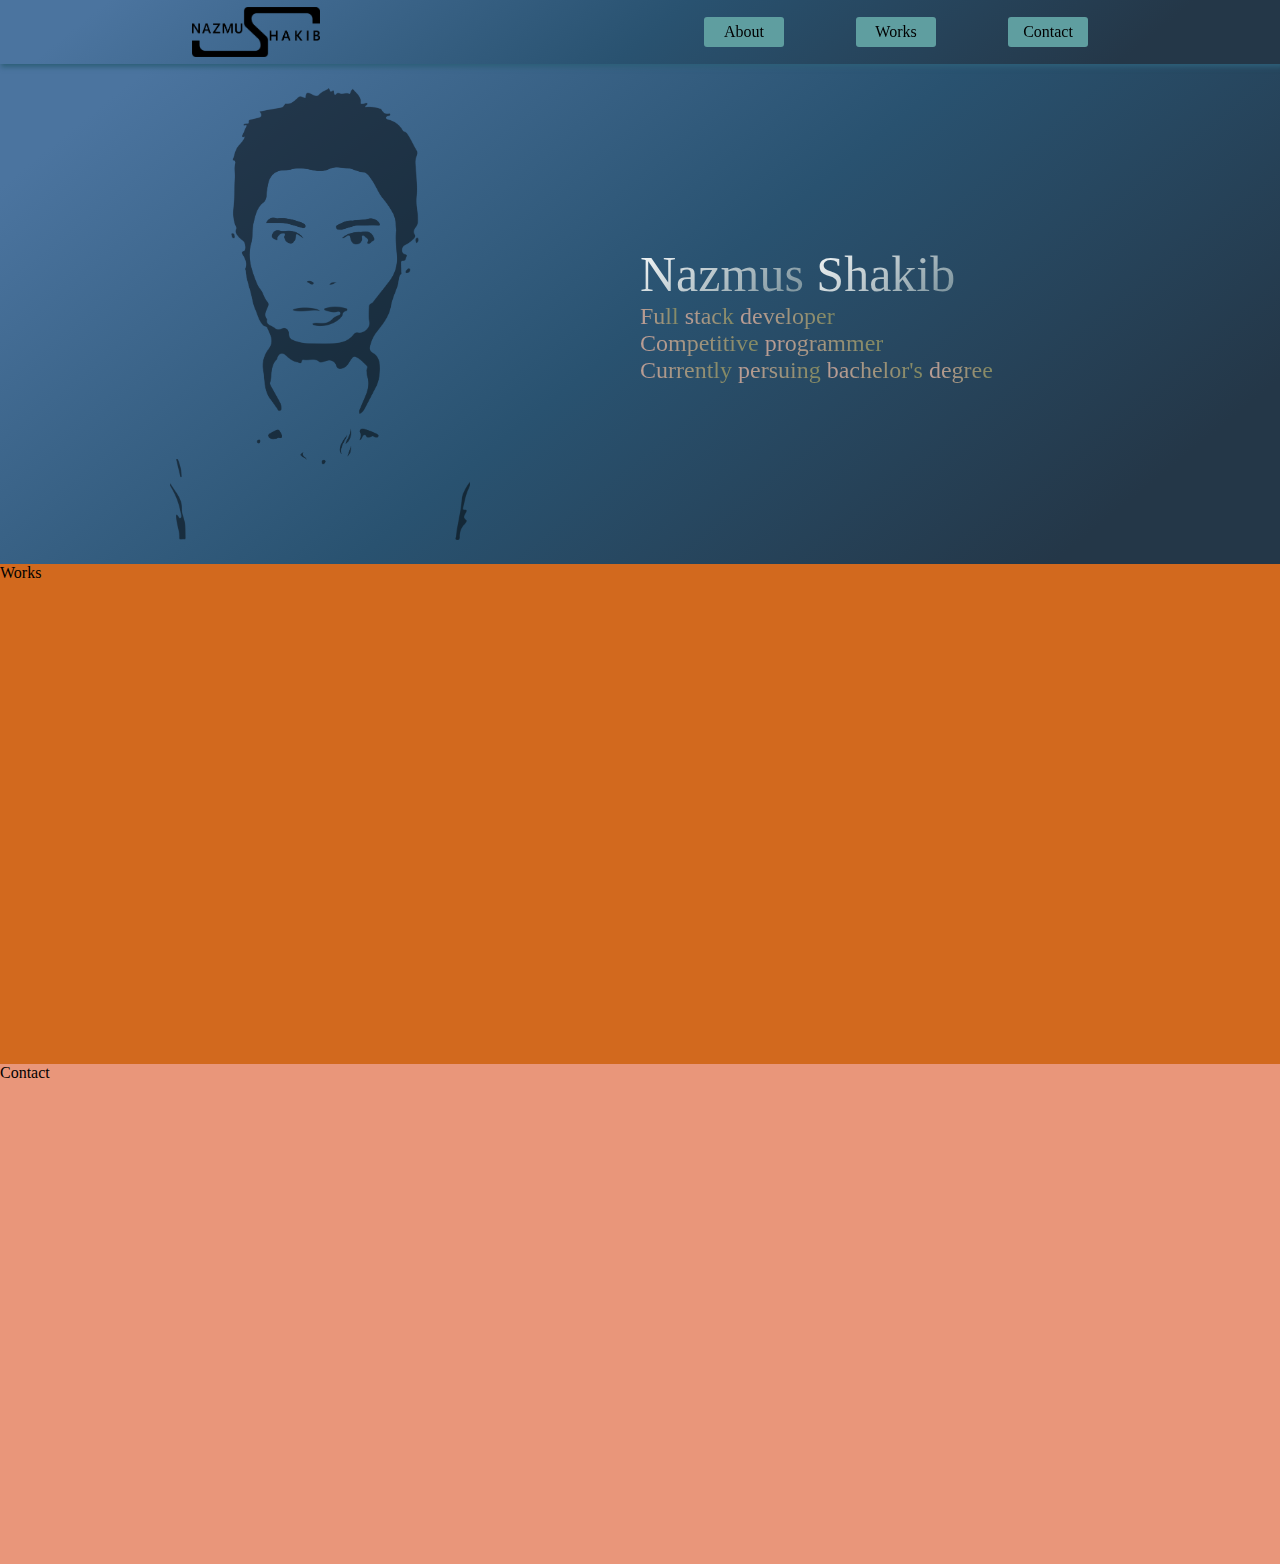
==== index.html @ f4d05828 "implement about section" ====
<!DOCTYPE html>
<html lang="en">
  <head>
    <meta charset="UTF-8" />
    <meta name="viewport" content="width=device-width, initial-scale=1.0" />
    <link rel="stylesheet" href="./styles/index.css" />
    <title>Portfolio</title>
  </head>
  <body>
    <div id="app">
      <section id="navigation">
        <div class="navigation-container">
          <div class="navigation-bar">
            <div class="logo">
              <img
                src="./images/logo.png"
                alt="Nazmus Shakib"
                title="Nazmus Shakib"
              />
            </div>
            <nav class="nav-bar">
              <a class="nav-link" href="#about">
                <div class="nav-link-box">About</div>
              </a>
              <a class="nav-link" href="#works">
                <div class="nav-link-box">Works</div>
              </a>
              <a class="nav-link" href="#contact">
                <div class="nav-link-box">Contact</div>
              </a>
            </nav>
          </div>
        </div>
      </section>
      <section id="about">
        <div class="about-me">
          <div class="my-image">
            <img src="./images/noman.png" alt="logo" title="logo" />
          </div>
          <div class="my-details">
            <div class="description">
              <div>
                <div class="description-title">
                  <span>Nazmus</span>
                  <span>Shakib</span>
                </div>
                <div class="description-text">
                  <span>Full</span>
                  <span>stack</span>
                  <span>developer</span>
                </div>
                <div class="description-text">
                  <span>Competitive</span>
                  <span>programmer</span>
                </div>
                <div class="description-text">
                  <span>Currently</span>
                  <span>persuing</span>
                  <span>bachelor's</span>
                  <span>degree</span>
                </div>
              </div>
            </div>
          </div>
        </div>
      </section>
      <section id="works">Works</section>
      <section id="contact">Contact</section>
    </div>
  </body>
</html>
---- styles/index.css ----
body {
  margin: 0;
  padding: 0;
  box-sizing: border-box;
}
.nav-bar {
  display: flex;
  justify-content: space-between;
  align-items: center;
  width: 30%;
  text-decoration: none;
}
.logo {
  display: flex;
  justify-content: center;
  align-items: center;
}
.logo img {
  height: 50px;
}
.nav-link-box {
  width: 80px;
  height: 30px;
  background-color: cadetblue;
  color: black;
  display: flex;
  justify-content: center;
  align-items: center;
  border-radius: 3px;
  cursor: pointer;
}
.nav-link-box:hover {
  transition: all 400ms ease-in-out;
  background-color: rgb(255, 255, 255);
  outline: 1px solid rgb(8, 54, 47);
  color: rgb(8, 54, 47);
}
.nav-link-box:active {
  background-color: rgb(255, 255, 255);
  outline: 1px solid rgb(8, 54, 47);
  color: rgb(8, 54, 47);
}
.nav-link {
  text-decoration: none;
  border-radius: 3px;
}
.navigation-bar {
  display: flex;
  justify-content: space-around;
  align-items: center;
  height: 4em;
  background: rgb(36, 55, 72);
  background: linear-gradient(
    321deg,
    rgba(36, 55, 72, 1) 12%,
    rgba(41, 82, 112, 1) 49%,
    rgba(75, 116, 159, 1) 92%
  );
  box-shadow: 2px 2px 5px 1px rgb(45, 95, 120);
  position: fixed;
  width: 100%;
}
#navigation {
  height: 4em;
}

/* About section */

#about {
  height: 500px;
  background: rgb(36, 55, 72);
  background: linear-gradient(
    321deg,
    rgba(36, 55, 72, 1) 12%,
    rgba(41, 82, 112, 1) 49%,
    rgba(75, 116, 159, 1) 92%
  );
}
.about-me {
  display: flex;
  align-items: center;
  height: 100%;
}
.my-image {
  width: 50%;
  height: 100%;
  display: flex;
  justify-content: center;
  align-items: center;
}
.my-image img {
  opacity: 0.5;
  width: 300px;
  object-fit: cover;
  display: block;
  transition: opacity 500ms 0ms ease-in-out;
}
.description {
  display: flex;
  justify-content: center;
  align-items: center;
}
.description-title {
  font-size: 50px;
}
.description-text {
  font-size: x-large;
}
.description-title span {
  background: rgb(131, 153, 162);
  background: linear-gradient(
    321deg,
    rgba(131, 153, 162, 1) 12%,
    rgba(238, 242, 243, 1) 92%
  );
  background-clip: text;
  color: transparent;
  display: inline-block;
}
.description-text span {
  background: rgb(184, 156, 147);
  background: linear-gradient(
    82deg,
    rgba(184, 156, 147, 1) 12%,
    rgba(145, 146, 100, 0.882) 92%
  );
  background-clip: text;
  color: transparent;
  display: inline-block;
}
#works {
  height: 500px;
  background-color: chocolate;
}
#contact {
  height: 500px;
  background-color: darksalmon;
}
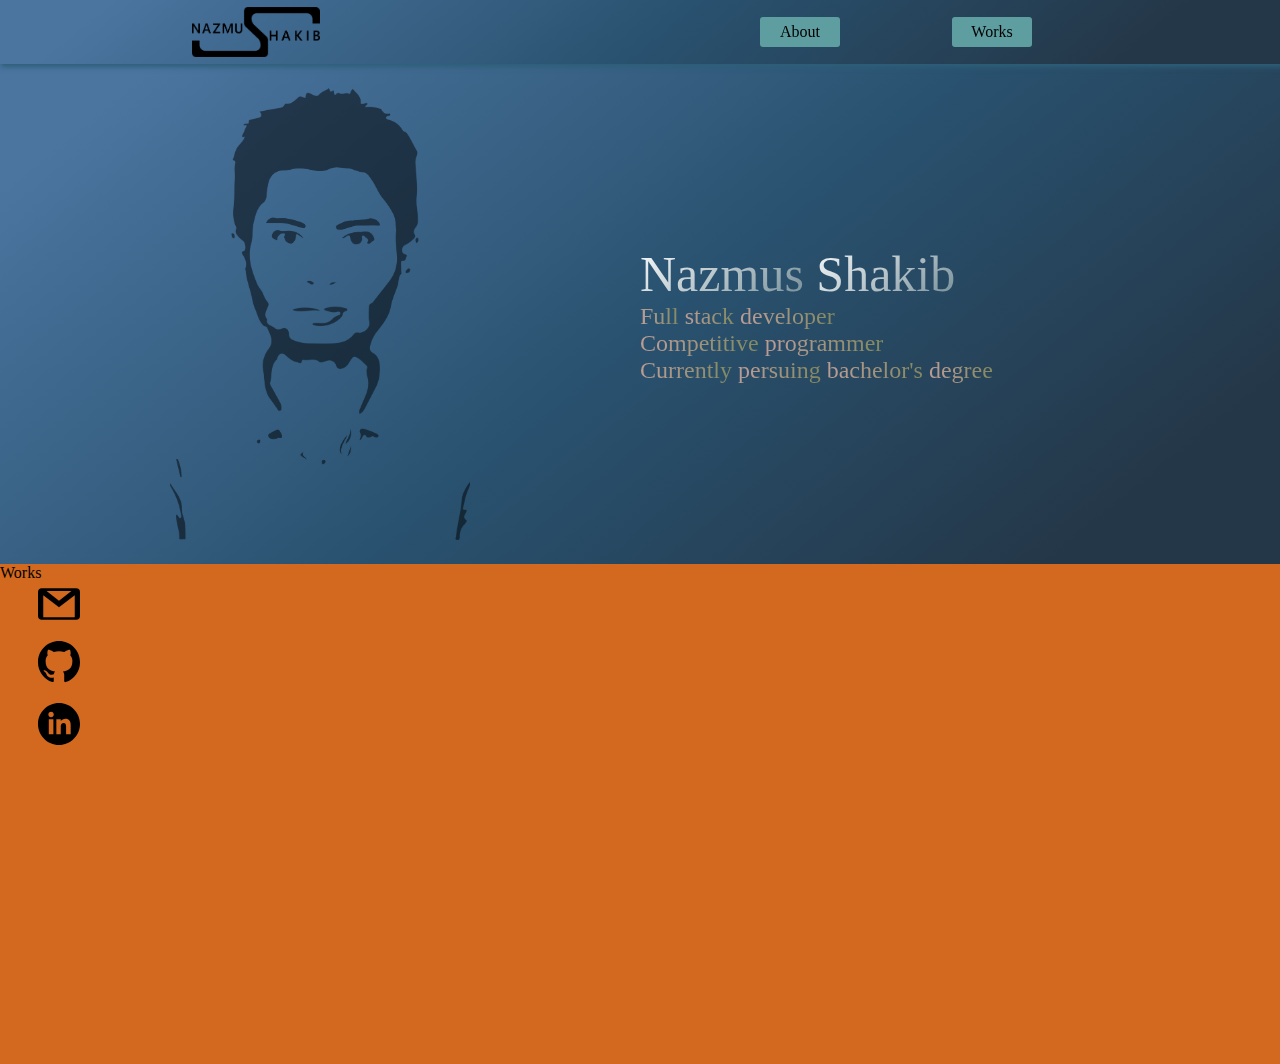
==== commit 81386b8f: "implement contact section" ====
--- a/index.html
+++ b/index.html
@@ -24,9 +24,6 @@
               </a>
               <a class="nav-link" href="#works">
                 <div class="nav-link-box">Works</div>
-              </a>
-              <a class="nav-link" href="#contact">
-                <div class="nav-link-box">Contact</div>
               </a>
             </nav>
           </div>
@@ -65,7 +62,68 @@
         </div>
       </section>
       <section id="works">Works</section>
-      <section id="contact">Contact</section>
+      <section id="contact">
+        <a href="mailto:nazshak6@gmail.com" title="Gmail">
+          <div class="contact-icon gmail">
+            <svg
+              xmlns="http://www.w3.org/2000/svg"
+              viewBox="0 0 16 16"
+              width="42"
+              height="42"
+              id="gmail"
+            >
+              <path
+                d="M14.5 2h-13A1.5 1.5 0 0 0 0 3.5v9A1.5 1.5 0 0 0 1.5 14h13a1.5 1.5 0 0 0 1.5-1.5v-9A1.5 1.5 0 0 0 14.5 2zm-1.766 1L8 6.738 3.266 3h9.468zM2 13V4.646l6 4.615 6-4.616V13H2z"
+              ></path>
+            </svg>
+          </div>
+        </a>
+        <a href="https://github.com/null0ptr" title="Github">
+          <div class="contact-icon">
+            <svg
+              xmlns="http://www.w3.org/2000/svg"
+              viewBox="0 0 16 16"
+              width="42"
+              height="42"
+              id="github"
+            >
+              <path
+                d="M7.999 0C3.582 0 0 3.596 0 8.032a8.031 8.031 0 0 0 5.472 7.621c.4.074.546-.174.546-.387 0-.191-.007-.696-.011-1.366-2.225.485-2.695-1.077-2.695-1.077-.363-.928-.888-1.175-.888-1.175-.727-.498.054-.488.054-.488.803.057 1.225.828 1.225.828.714 1.227 1.873.873 2.329.667.072-.519.279-.873.508-1.074-1.776-.203-3.644-.892-3.644-3.969 0-.877.312-1.594.824-2.156-.083-.203-.357-1.02.078-2.125 0 0 .672-.216 2.2.823a7.633 7.633 0 0 1 2.003-.27 7.65 7.65 0 0 1 2.003.271c1.527-1.039 2.198-.823 2.198-.823.436 1.106.162 1.922.08 2.125.513.562.822 1.279.822 2.156 0 3.085-1.87 3.764-3.652 3.963.287.248.543.738.543 1.487 0 1.074-.01 1.94-.01 2.203 0 .215.144.465.55.386A8.032 8.032 0 0 0 16 8.032C16 3.596 12.418 0 7.999 0z"
+              ></path>
+            </svg>
+          </div>
+        </a>
+        <a
+          href="https://www.linkedin.com/in/nazmus-shakib-316332228/"
+          title="LinkedIn"
+        >
+          <div class="contact-icon">
+            <svg
+              xmlns="http://www.w3.org/2000/svg"
+              width="42"
+              height="42"
+              viewBox="7.025 7.025 497.951 497.95"
+              id="linkedin"
+            >
+              <linearGradient
+                id="a"
+                x1="-974.482"
+                x2="-622.378"
+                y1="1306.773"
+                y2="1658.877"
+                gradientTransform="translate(1054.43 -1226.825)"
+                gradientUnits="userSpaceOnUse"
+              >
+                <stop offset="0" stop-color="#2489be"></stop>
+                <stop offset="1" stop-color="#0575b3"></stop>
+              </linearGradient>
+              <path
+                d="M256 7.025C118.494 7.025 7.025 118.494 7.025 256S118.494 504.975 256 504.975 504.976 393.506 504.976 256C504.975 118.494 393.504 7.025 256 7.025zm-66.427 369.343h-54.665V199.761h54.665v176.607zM161.98 176.633c-17.853 0-32.326-14.591-32.326-32.587 0-17.998 14.475-32.588 32.326-32.588s32.324 14.59 32.324 32.588c.001 17.997-14.472 32.587-32.324 32.587zm232.45 199.735h-54.4v-92.704c0-25.426-9.658-39.619-29.763-39.619-21.881 0-33.312 14.782-33.312 39.619v92.704h-52.43V199.761h52.43v23.786s15.771-29.173 53.219-29.173c37.449 0 64.257 22.866 64.257 70.169l-.001 111.825z"
+              ></path>
+            </svg>
+          </div>
+        </a>
+      </section>
     </div>
   </body>
 </html>
--- a/styles/index.css
+++ b/styles/index.css
@@ -5,7 +5,7 @@
 }
 .nav-bar {
   display: flex;
-  justify-content: space-between;
+  justify-content: space-around;
   align-items: center;
   width: 30%;
   text-decoration: none;
@@ -132,7 +132,23 @@
   height: 500px;
   background-color: chocolate;
 }
+
+/* Contact */
+
 #contact {
-  height: 500px;
-  background-color: darksalmon;
+  position: fixed;
+  left: 3%;
+  bottom: 15%;
 }
+#contact a:hover {
+  fill: rgba(206, 227, 246, 0.641);
+  transition: all 0.5s ease-in-out;
+}
+.contact-icon {
+  height: 42px;
+  width: 42px;
+  margin-bottom: 20px;
+}
+.gmail {
+  margin-bottom: 16px;
+}
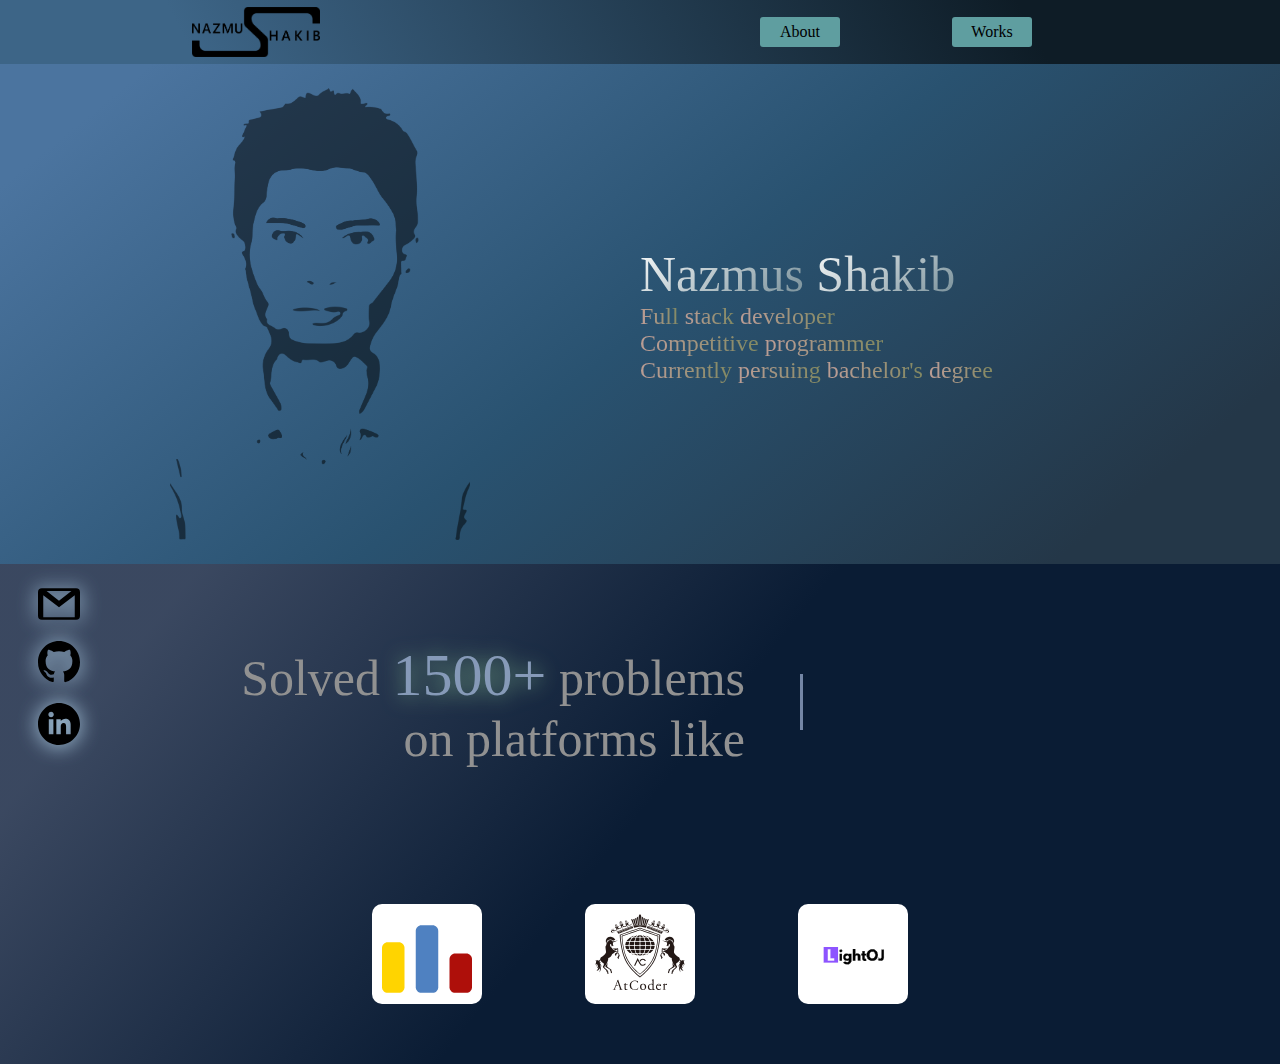
==== commit a67d69a6: "implement work section" ====
--- a/index.html
+++ b/index.html
@@ -61,7 +61,1328 @@
           </div>
         </div>
       </section>
-      <section id="works">Works</section>
+      <section id="works">
+        <div class="total-problems">
+          <div class="wrapper">
+            <div class="static-section">
+              <div class="static-text">
+                <span> Solved <span id="prob-num">1500+</span> problems</span>
+                <span> on platforms like </span>
+              </div>
+            </div>
+            <div class="dynamic-section">
+              <ul class="online-judges">
+                <li><span>CodeForces</span></li>
+                <li><span>AtCoder</span></li>
+                <li><span>LightOj</span></li>
+              </ul>
+            </div>
+          </div>
+          <div class="online-platforms">
+            <a
+              href="https://codeforces.com/profile/nazmuShakib"
+              title="Codeforces"
+            >
+              <div class="online-platforms-icon">
+                <?xml version="1.0" encoding="utf-8"?>
+                <svg
+                  version="1.1"
+                  xmlns="http://www.w3.org/2000/svg"
+                  xmlns:xlink="http://www.w3.org/1999/xlink"
+                  viewBox="0 0 24 24"
+                >
+                  <style type="text/css">
+                    .st0 {
+                      fill: #ae0f0a;
+                    }
+                    .st1 {
+                      fill: #4f81c1;
+                    }
+                    .st2 {
+                      fill: #ffd400;
+                    }
+                  </style>
+                  <path
+                    class="st0"
+                    d="M22.5,10.5c0.8,0,1.5,0.7,1.5,1.5v7.5c0,0.8-0.7,1.5-1.5,1.5h-3c-0.8,0-1.5-0.7-1.5-1.5V12c0-0.8,0.7-1.5,1.5-1.5H22.5z"
+                  />
+                  <path
+                    class="st1"
+                    d="M13.5,3C14.3,3,15,3.7,15,4.5v15c0,0.8-0.7,1.5-1.5,1.5h-3C9.7,21,9,20.3,9,19.5v-15C9,3.7,9.7,3,10.5,3H13.5z"
+                  />
+                  <path
+                    class="st2"
+                    d="M4.5,7.5C5.3,7.5,6,8.2,6,9v10.5C6,20.3,5.3,21,4.5,21h-3C0.7,21,0,20.3,0,19.5V9c0-0.8,0.7-1.5,1.5-1.5H4.5z"
+                  />
+                </svg>
+              </div>
+            </a>
+            <a href="https://atcoder.jp/users/nazmuShakib" title="Atcoder">
+              <div class="online-platforms-icon">
+                <svg
+                  xmlns="http://www.w3.org/2000/svg"
+                  viewBox="0 0 450 380.84"
+                >
+                  <defs>
+                    <style>
+                      .cls-1 {
+                        fill: #fff;
+                      }
+                      .cls-2 {
+                        fill: #231815;
+                      }
+                    </style>
+                  </defs>
+                  <title>Atcoder</title>
+                  <g id="レイヤー_2" data-name="レイヤー 2">
+                    <g id="レイヤー_1-2" data-name="レイヤー 1">
+                      <path
+                        class="cls-1"
+                        d="M154.61,353c-1.25,0-1.32.22-1.32,1.78v13.84c0,4.3.51,8.22,5.4,8.22a5.6,5.6,0,0,0,2-.37c.67-.22,1.64-1,1.86-1,.59,0,.89.81.73,1.25a10.2,10.2,0,0,1-7.77,3.41c-6.36,0-7.69-3.55-7.69-8v-17c0-2-.08-2.15-1.56-2.15h-2.07a1.22,1.22,0,0,1-.22-1.55,15,15,0,0,0,4.74-2.29,19,19,0,0,0,3.11-4.37c.36-.15,1.25-.15,1.55.36v3.33c0,1.34.08,1.41,1.34,1.41h8.22A2.38,2.38,0,0,1,163,353Z"
+                      />
+                      <path
+                        class="cls-1"
+                        d="M182.11,338.72c5-3.88,11.33-5.79,18.41-5.79a52.41,52.41,0,0,1,12.07,1.64,5.18,5.18,0,0,0,1.91.27c.06,1.57.41,5.86.95,10a1.44,1.44,0,0,1-1.84.12c-1-4.63-4.09-9.95-14-9.95-10.43,0-19.3,6.62-19.3,20.73,0,14.31,9.07,22.21,20.26,22.21,8.78,0,12.67-5.72,14.23-9.74a1.45,1.45,0,0,1,1.78.27c-.48,3.55-2.25,8.05-3.27,9.34a13.41,13.41,0,0,0-2.39.68,39.84,39.84,0,0,1-10.77,1.57c-6.13,0-12-1.22-17-4.56a22,22,0,0,1-9.68-18.76A22.68,22.68,0,0,1,182.11,338.72Z"
+                      />
+                      <path
+                        class="cls-1"
+                        d="M256.05,364.18c0,9.26-6.37,15.92-15.62,15.92-8.51,0-15.18-6-15.18-15.26a15.57,15.57,0,0,1,15.78-16C249.31,348.86,256.05,355.08,256.05,364.18Zm-15.91-13.1c-4.89,0-8.51,4.67-8.51,12.8,0,6.74,3,14,9.55,14s8.5-6.81,8.5-12.52C249.68,359.08,247.17,351.08,240.14,351.08Z"
+                      />
+                      <path
+                        class="cls-1"
+                        d="M293.11,368.26c0,5.84.07,8.58,2.15,8.58a12.38,12.38,0,0,0,3.18-.73c.53.14.59,2-.07,2.36a54.69,54.69,0,0,0-9.77,2.37c-.45,0-.81-.22-.81-.6V379a8.2,8.2,0,0,0-.15-2.3h-.3c-3.26,2.22-5.78,3.41-9.33,3.41-8.22,0-13.7-6.44-13.7-14.22,0-10.36,7.85-17,17.92-17a15.37,15.37,0,0,1,5,.66c.38,0,.45-.44.45-1V337.31c0-4.37-.07-4.82-2.31-6.14l-.74-.46a1.14,1.14,0,0,1,0-1.47,52.92,52.92,0,0,0,8-3.11.81.81,0,0,1,.73.44c-.07,2.23-.22,5.92-.22,9.18Zm-5.47-11.11a4.35,4.35,0,0,0-.82-2.89,7.75,7.75,0,0,0-6.22-3.11c-6.73,0-10.22,5.85-10.22,12.29,0,6.74,3.78,13.11,11,13.11a9.06,9.06,0,0,0,5.7-2.08c.45-.44.52-1.55.52-2.74Z"
+                      />
+                      <path
+                        class="cls-1"
+                        d="M311.89,360.11c-1.92,0-2,.16-2,2,0,7.48,4.37,13.84,12.29,13.84,2.44,0,4.52-.73,6.81-3.62a1,1,0,0,1,1.33.88c-2.44,5-7.77,6.89-11.62,6.89A13.26,13.26,0,0,1,308,375.22a15.7,15.7,0,0,1-3.11-9.63c0-9.11,6-16.73,14.87-16.73,6.37,0,10.52,4.36,10.52,8.81a4.5,4.5,0,0,1-.3,1.92c-.22.45-1.25.52-4.37.52Zm4.59-2.22c5.48,0,7.11-.3,7.7-.74.23-.15.44-.44.44-1.4,0-2.08-1.4-4.67-5.7-4.67s-8.14,4-8.21,6.43c0,.16,0,.38.51.38Z"
+                      />
+                      <path
+                        class="cls-1"
+                        d="M343.29,357.81c0-2.88,0-3.25-2-4.59l-.66-.44a1,1,0,0,1,.08-1.33,58.5,58.5,0,0,0,7.47-3.63c.37.07.59.22.59.51v4.3c0,.37.07.59.22.67,2.6-2.15,5.41-4.44,8.14-4.44a3.06,3.06,0,0,1,3.34,2.95,3.29,3.29,0,0,1-3.18,3.42,2.74,2.74,0,0,1-1.63-.53,6.12,6.12,0,0,0-3.27-1.18,3.26,3.26,0,0,0-2.66,1.49c-.74,1-1,3.17-1,5.7v10.06c0,5.34.15,6.22,3,6.44l2.66.22a1.29,1.29,0,0,1-.15,1.85c-3.48-.14-5.62-.22-8.22-.22s-4.88.08-6.82.22a1.3,1.3,0,0,1-.13-1.85l1.41-.22c2.72-.44,2.81-1.1,2.81-6.44Z"
+                      />
+                      <path
+                        class="cls-1"
+                        d="M138.09,377.43l-2-.22c-3.17-.37-4.14-1.48-6.29-7.85L119.65,339.6c-1.11-3.25-2.29-6.66-3.25-9.92a1.07,1.07,0,0,0-1.12-.66,8.31,8.31,0,0,1-3.84,2.81c.22,1.18-.23,2.59-1.26,5.26l-7.56,20c-3.1,8.29-5.18,13.11-6.51,16.51-1,2.67-2.67,3.49-4.44,3.63l-2.44.22a1.44,1.44,0,0,0,.14,1.85c2-.06,4.66-.22,7.11-.22,3.48.08,5.77.08,7.7.22a1.2,1.2,0,0,0,.15-1.85l-2.45-.22c-1.78-.14-2.14-.58-2.14-1.48a28.76,28.76,0,0,1,1.62-6.14l2.6-7.78c.52-1.54,1-1.77,2.81-1.77h9.87l-.91-3h-7.85c-2.08,0-2.14-.07-1.56-1.77L111,342.41c.82-2.22,1.57-4,1.78-4.36h.15a49.11,49.11,0,0,1,1.7,4.66l3.3,9.92h0l2.86,8.65c.07.18.14.38.22.61L124.24,372a14.91,14.91,0,0,1,1,3.93c0,.75-1,1.19-2.59,1.33l-2.14.22a1.23,1.23,0,0,0,.15,1.85c2.14-.06,5-.22,8.51-.22,3.33,0,5.92.08,9,.22A1.46,1.46,0,0,0,138.09,377.43Z"
+                      />
+                      <path
+                        class="cls-1"
+                        d="M349,181.46c.89-1.4,11.62-7,11.51-7.11-3.39-2.59-10.79-.93-16.82-1.5-1.33-.12-5.81-1.6-7.29-1.69-2.22-.12-2.2,2-2.16,3.26,0,.12-.64,12.19-.64,17a3.45,3.45,0,0,0,.27,1.41c.09.19,4-3.5,5.27-4.66-1.63-1.71-1-8.28-1.08-11.06,0-1.07.47-1.69,1.06-1.07a16.5,16.5,0,0,0,9.88,5.47"
+                      />
+                      <path
+                        class="cls-1"
+                        d="M336.85,198.72c1.72,1.25,2.47.86,3.72,1.5a8.16,8.16,0,0,1,2.51,2.67,9.36,9.36,0,0,1,1,2.86,3,3,0,0,0,4.1,2.14c.8-.25,4-9.55,1.13-10.81-2-.91-3.42.81-4.69.65-.78-.1-.4-2.32-.39-2.4a1.72,1.72,0,0,0-1.32-1.6,9.8,9.8,0,0,0-1.33.2c-.19,0-4.75,4.79-4.76,4.79"
+                      />
+                      <path
+                        class="cls-1"
+                        d="M387.33,243a92.44,92.44,0,0,0,2.13,18.14,1.31,1.31,0,0,1-.53,1.69c-5.44,4.66-11.06,10.35-16,12.8-1.56.77-3.2,1.07-4.11,2.15-.78.92-.74,2.51-.71,3.72a8,8,0,0,1-2.13,6.1,3.17,3.17,0,0,0-.56.6c-1,1.93-.86,7,.73,7.87.84.47,4.63-2.89,6.07-5.53.27-.49-.59-2.64-.94-3.82a2.2,2.2,0,0,1,1.78-2.64,2.38,2.38,0,0,0,1.34-.63c.61-.65.47-1.94.13-3.05a2,2,0,0,1-.09-1.42c.08-.32,5.56-3.9,7.4-5.29,4-3,13.19-5.53,16.16-9.36.93-1.19,1.14-2.56-.09-3.64s-9.63-12.44-10.54-17.69"
+                      />
+                      <path
+                        class="cls-1"
+                        d="M450,235.35c.12.05-7-7.75-18.39-2.1-.06,0-6-4.51-7.85-6.15-.47-.41,1.24-5.47-4.07-10.54-4.33-4.13-17.93-11.05-23.63-21.78-3.45-6.54,2.27-20.54,1.42-32-.13-1.75-2.66-4.14-3.07-5.53-2.64-9.12-3.35-13-4.8-16.81a5.63,5.63,0,0,1-2.57,3.24c.83-1.34,2-4,1.07-6.45a11.7,11.7,0,0,0-.79-1.19,7.1,7.1,0,0,1-2,5.81c.36-.83,1.45-5.77.72-7.25-.31-.31-.65-.61-1-.9s-.47-.36-.7-.53a12.32,12.32,0,0,1-.77,6.37,20.57,20.57,0,0,0-.65-7.25,20.48,20.48,0,0,0-15.65-1.19,9.82,9.82,0,0,0-5.58,5.81l-26.27-4.62-.23.11.13.18,25.19,10.18c-.32,4.22.09,8.57-.49,11.45s-2,3.55-2,4.56c0,1.17,1.22,3.72,4,1.47.61-.49,1.11-1.51,2.26-1.28,1.86.38.41,2.86,1.94,3,2.36.17,1.23-3.89,1.45-5.11s1.79-7,4.66-6.59c2.6.36,2.17,2.08,2.19,4a17.27,17.27,0,0,1-.92,7.46c-1.3,1.11-10,9.87-12.66,14.08-.16.26-10.52,5.57-14.56,8.44-13.74,9.75-20.25,20.61-19.79,24.07,0,.26,2.54,5.19,4.1,8.17.24,1.65-.46,7.63,1.32,8,2.11.43,7.35-7.17,5.76-9.19-1.17-1.49-2.67-.8-3.19-1.65a2.57,2.57,0,0,1-.34-.62c-.23-.51,1.09-2,.66-3.34-.81-2.39-2.51-1.38-2.81-2.47a11.77,11.77,0,0,1-.45-2.69,4,4,0,0,1,.55-2.2c2.71-3.9,9.76-11.76,15.75-13,.39-.08,9.56,9.92,15.56,10.8.24,0,7.17,19.12,20.36,20.35-1.58,10.38,9.27,37.29,18.73,42.52,1.1.61,1,2.8.51,3.45s-13,12.35-18.47,18.14c-.66.7-.52,4.91-.6,5.47-.21,1.56-2.21,8.63-.88,9.64,1.77,1.35,8.79-3.8,6.5-6.56-.43-.53-2.74-1.51-1.78-3.16.5-.88,3.59-.4,4.57-2,.62-1,.09-3,.07-4s13.33-13.39,16.76-16.57a2.28,2.28,0,0,0,1.19-1.78,19.15,19.15,0,0,0-.2-2.58c-.17-1.26-9.11-12.15-1.61-17.41,2.57-1.79,11.82-7.53,14.12-14.46a26.67,26.67,0,0,1,5.23,4.55c-4.24,3.25-7.36,9.63-7.93,10.84-.1.22,4.06-3.17,7.71-4.18.13,0-11.6,15.35-11,22.49A25.56,25.56,0,0,1,424.59,254c.25-.2-10.63,21.95,3.2,36.76,0,0-4.62-15.11-2.18-19.72.06-.11,6.53,13.78,16.91,13.33.16,0-8.47-7.39-10.46-18.91a15.69,15.69,0,0,0,7.93,5.08c.42.09-8.57-10.9-3.08-19.06.25,6.5,4.53,10.62,6,11.08.22.06-3.25-8.21-.66-13.92,1.3,1.45,2.69,4,6.29,3.95a31.85,31.85,0,0,1-4.52-16.66C444.06,235.07,446.72,234,450,235.35Z"
+                      />
+                      <path
+                        class="cls-1"
+                        d="M366.88,128.74l.06,0,.07,0a23.42,23.42,0,0,1,6.94-1.08,21,21,0,0,1,9.91,2.39l.6.32.58.38.41.29c.27.18.52.38.78.57s.76.67,1.12,1l.22.23.69.74.5.65a14.35,14.35,0,0,1,.87,1.32l.11.17.66,1.26c1.33,2.74,2.23,6.14,3.47,10.84,1.39-6.21,3.21-12.39.35-20-1.51-4-8.87-15.91-27-13.2-12.3,1.84-19.06,13.77-19.06,13.77l11.73,5S364.23,129.84,366.88,128.74Z"
+                      />
+                      <path
+                        class="cls-1"
+                        d="M101,181.46c-.89-1.4-11.63-7-11.51-7.11,3.4-2.59,10.79-.93,16.82-1.5,1.32-.12,5.81-1.6,7.3-1.69,2.21-.12,2.19,2,2.16,3.26,0,.12.64,12.19.64,17a3.42,3.42,0,0,1-.28,1.41c-.09.19-4-3.5-5.27-4.66,1.63-1.71,1-8.28,1.08-11.06,0-1.07-.47-1.69-1.06-1.07a16.47,16.47,0,0,1-9.88,5.47"
+                      />
+                      <path
+                        class="cls-1"
+                        d="M113.14,198.72c-1.71,1.25-2.47.86-3.73,1.5a8.34,8.34,0,0,0-2.5,2.67,9.09,9.09,0,0,0-1,2.86,3,3,0,0,1-4.11,2.14c-.81-.25-3.94-9.55-1.12-10.81,2-.91,3.4.81,4.68.65.79-.1.4-2.32.4-2.4a1.71,1.71,0,0,1,1.31-1.6,10,10,0,0,1,1.33.2c.19,0,4.75,4.79,4.76,4.79"
+                      />
+                      <path
+                        class="cls-1"
+                        d="M62.67,243a92.43,92.43,0,0,1-2.14,18.14,1.32,1.32,0,0,0,.53,1.69c5.44,4.66,11.06,10.35,16,12.8,1.56.77,3.19,1.07,4.1,2.15.78.92.75,2.51.71,3.72a8.09,8.09,0,0,0,2.14,6.1,3.47,3.47,0,0,1,.55.6c1,1.93.87,7-.74,7.87-.83.47-4.62-2.89-6.05-5.53-.28-.49.58-2.64.94-3.82A2.21,2.21,0,0,0,77,284.08a2.3,2.3,0,0,1-1.34-.63c-.62-.65-.48-1.94-.15-3.05A2,2,0,0,0,75.6,279c-.09-.32-5.57-3.9-7.41-5.29-4-3-13.19-5.53-16.16-9.36-.93-1.19-1.15-2.56.09-3.64S61.75,248.25,62.67,243"
+                      />
+                      <path
+                        class="cls-1"
+                        d="M0,235.35c-.13.05,7-7.75,18.38-2.1.06,0,6-4.51,7.85-6.15.48-.41-1.23-5.47,4.07-10.54,4.34-4.13,17.93-11.05,23.62-21.78,3.46-6.54-2.25-20.54-1.42-32,.14-1.75,2.68-4.14,3.08-5.53,2.64-9.12,3.35-13,4.8-16.81A5.61,5.61,0,0,0,63,143.71c-.83-1.34-2-4-1.07-6.45a11.65,11.65,0,0,1,.78-1.19,7,7,0,0,0,2,5.81c-.34-.83-1.44-5.77-.71-7.25a12.66,12.66,0,0,1,1-.9c.22-.18.45-.36.7-.53a12.25,12.25,0,0,0,.76,6.37,20.8,20.8,0,0,1,.65-7.25,20.48,20.48,0,0,1,15.65-1.19,9.85,9.85,0,0,1,5.58,5.81l26.27-4.62.23.11-.13.18L89.46,142.79c.33,4.22-.08,8.57.49,11.45s2,3.55,2,4.56c0,1.17-1.22,3.72-4,1.47-.61-.49-1.11-1.51-2.26-1.28-1.86.38-.4,2.86-1.94,3-2.36.17-1.22-3.89-1.44-5.11s-1.8-7-4.67-6.59c-2.59.36-2.17,2.08-2.2,4a17.68,17.68,0,0,0,.93,7.46c1.3,1.11,10,9.87,12.66,14.08.17.26,10.52,5.57,14.56,8.44,13.75,9.75,20.25,20.61,19.8,24.07,0,.26-2.55,5.19-4.11,8.17-.25,1.65.46,7.63-1.31,8-2.1.43-7.35-7.17-5.77-9.19,1.17-1.49,2.67-.8,3.19-1.65a3,3,0,0,0,.34-.62c.24-.51-1.09-2-.65-3.34.8-2.39,2.5-1.38,2.8-2.47a12.42,12.42,0,0,0,.46-2.69,4.1,4.1,0,0,0-.55-2.2c-2.72-3.9-9.77-11.76-15.76-13-.4-.08-9.55,9.92-15.56,10.8-.25,0-7.16,19.12-20.36,20.35,1.58,10.38-9.26,37.29-18.74,42.52-1.09.61-.94,2.8-.5,3.45s13,12.35,18.47,18.14c.67.7.53,4.91.6,5.47.21,1.56,2.21,8.63.88,9.64-1.77,1.35-8.79-3.8-6.5-6.56.44-.53,2.74-1.51,1.79-3.16-.5-.88-3.61-.4-4.58-2-.61-1-.09-3-.06-4S44.1,270.59,40.67,267.41a2.26,2.26,0,0,1-1.2-1.78,19.11,19.11,0,0,1,.21-2.58c.17-1.26,9.11-12.15,1.6-17.41-2.55-1.79-11.81-7.53-14.11-14.46A26.45,26.45,0,0,0,22,235.73c4.23,3.25,7.36,9.63,7.92,10.84.1.22-4.05-3.17-7.71-4.18-.12,0,11.61,15.35,11,22.49A25.56,25.56,0,0,0,25.4,254c-.25-.2,10.63,21.95-3.19,36.76,0,0,4.61-15.11,2.17-19.72-.06-.11-6.53,13.78-16.91,13.33-.16,0,8.47-7.39,10.45-18.91A15.63,15.63,0,0,1,10,270.49c-.42.09,8.56-10.9,3.08-19.06-.24,6.5-4.52,10.62-6,11.08-.22.06,3.24-8.21.66-13.92-1.3,1.45-2.69,4-6.28,3.95a32.13,32.13,0,0,0,4.51-16.66C5.94,235.07,3.26,234,0,235.35Z"
+                      />
+                      <path
+                        class="cls-1"
+                        d="M83.12,128.74l-.07,0-.07,0a23.38,23.38,0,0,0-7-1.08,21,21,0,0,0-9.9,2.39l-.6.32-.57.38-.41.29c-.27.18-.54.38-.77.57-.4.33-.79.67-1.13,1l-.23.23-.69.74-.49.65a12.61,12.61,0,0,0-.88,1.32l-.1.17-.67,1.26c-1.33,2.74-2.23,6.14-3.47,10.84-1.39-6.21-3.21-12.39-.35-20,1.52-4,8.87-15.91,27-13.2,12.3,1.84,19.08,13.77,19.08,13.77l-11.73,5S85.77,129.84,83.12,128.74Z"
+                      />
+                      <path
+                        class="cls-1"
+                        d="M221.25,208.84a1.3,1.3,0,0,0,2-1.27v-7a2.2,2.2,0,0,0-2.19-2.21h-9.87c-1.21,0-1.55.75-.76,1.68Z"
+                      />
+                      <path
+                        class="cls-1"
+                        d="M206.13,200.22a4.52,4.52,0,0,0-3.41-1.84h-8.47c-1.21,0-1.37.53-.34,1.18l16.87,8.18c1.15.41,1.39,0,.57-.85Z"
+                      />
+                      <path
+                        class="cls-1"
+                        d="M223.24,180.51a2.2,2.2,0,0,0-2.19-2.2H203.52a1.59,1.59,0,0,0-1.62,2.12S204.55,190,207,194.8v0s1,0,2.24,0h11.81a2.2,2.2,0,0,0,2.19-2.2Z"
+                      />
+                      <path
+                        class="cls-1"
+                        d="M223.24,106.12a1.32,1.32,0,0,0-2-1.3L210.88,113c-.79.9-.46,1.64.76,1.64h9.41a2.19,2.19,0,0,0,2.19-2.19Z"
+                      />
+                      <path
+                        class="cls-1"
+                        d="M172.22,193.82a7.94,7.94,0,0,0,1.71,1.23,7,7,0,0,1,2.2-.17H181c1.22,0,1.6-.79.87-1.75l-8.15-12.87a4,4,0,0,0-3.22-1.95h-11c-1.22,0-1.59.78-.84,1.73Z"
+                      />
+                      <path
+                        class="cls-1"
+                        d="M223.24,120.3a2.2,2.2,0,0,0-2.19-2.2H209.6c-1.21,0-2.33.23-2.47.52l-.14.26c-2.34,4.63-4.92,13.67-4.92,13.67a1.58,1.58,0,0,0,1.6,2.11h17.38a2.19,2.19,0,0,0,2.19-2.2Z"
+                      />
+                      <path
+                        class="cls-1"
+                        d="M223.24,140.37a2.2,2.2,0,0,0-2.19-2.2H203a2.61,2.61,0,0,0-2.51,2.19l-1.21,12.18a2.06,2.06,0,0,0,2.07,2.2h19.75a2.2,2.2,0,0,0,2.19-2.2Z"
+                      />
+                      <path
+                        class="cls-1"
+                        d="M223.24,160.44a2.2,2.2,0,0,0-2.19-2.2H201.29a2.08,2.08,0,0,0-2.09,2.2l1.13,12.18a2.6,2.6,0,0,0,2.48,2.19h18.24a2.2,2.2,0,0,0,2.19-2.2Z"
+                      />
+                      <path
+                        class="cls-1"
+                        d="M188.37,199.78a7.14,7.14,0,0,0-3.89-1.4h-3.29c-1.22,0-1.31.43-.23,1l13.94,5.86c1.14.4,1.25.19.23-.46Z"
+                      />
+                      <path
+                        class="cls-1"
+                        d="M200.94,194.88a1.4,1.4,0,0,0,1.39-2l-4-12.39a3,3,0,0,0-2.76-2.13H178.71c-1.22,0-1.71.86-1.12,1.92l9,13a5.47,5.47,0,0,0,3.64,1.68Z"
+                      />
+                      <path
+                        class="cls-1"
+                        d="M196.88,140.36a1.88,1.88,0,0,0-1.91-2.19H177.56a3.1,3.1,0,0,0-2.81,2.12l-2.47,12.26a1.91,1.91,0,0,0,1.93,2.19h19.18a2.37,2.37,0,0,0,2.33-2.2Z"
+                      />
+                      <path
+                        class="cls-1"
+                        d="M191,118.1a5.62,5.62,0,0,0-3.66,1.65l-9.42,13c-.61,1.06-.12,1.9,1.09,1.9h16.65a3,3,0,0,0,2.79-2.12l4.18-12.4a1.38,1.38,0,0,0-1.37-2Z"
+                      />
+                      <path
+                        class="cls-1"
+                        d="M154.52,172.75a3.44,3.44,0,0,0,3,2.06h11.67a1.63,1.63,0,0,0,1.66-2.13l-2.14-12.24a2.49,2.49,0,0,0-2.42-2.2H153.16a1.82,1.82,0,0,0-1.86,2.18Z"
+                      />
+                      <path
+                        class="cls-1"
+                        d="M174.51,172.68a3.06,3.06,0,0,0,2.79,2.13h17.56a1.89,1.89,0,0,0,1.92-2.19l-1.08-12.18a2.34,2.34,0,0,0-2.31-2.2h-19.2a1.94,1.94,0,0,0-2,2.19Z"
+                      />
+                      <path
+                        class="cls-1"
+                        d="M151.37,152.57a1.8,1.8,0,0,0,1.83,2.17h13.11a2.54,2.54,0,0,0,2.45-2.2l2.3-12.24a1.61,1.61,0,0,0-1.63-2.13H157.88a3.55,3.55,0,0,0-3,2Z"
+                      />
+                      <path
+                        class="cls-1"
+                        d="M211.33,106.79c.84-.87.59-1.26-.55-.85l-15.93,7.51c-1,.63-.89,1.14.32,1.14h8a4.75,4.75,0,0,0,3.45-1.81Z"
+                      />
+                      <path
+                        class="cls-1"
+                        d="M159.12,133c-.76.93-.41,1.69.81,1.69h10.86a4.09,4.09,0,0,0,3.25-1.93l8.45-12.9c.75-1,.38-1.73-.84-1.73h-5a7.19,7.19,0,0,0-3.91,1.39Z"
+                      />
+                      <path
+                        class="cls-1"
+                        d="M185.27,114.59a7.36,7.36,0,0,0,3.91-1.37l5.94-4.28c1-.66.92-.87-.22-.46l-12.65,5.17c-1.1.53-1,.94.21.94Z"
+                      />
+                      <path
+                        class="cls-1"
+                        d="M275.78,154.74a1.9,1.9,0,0,0,1.93-2.19l-2.47-12.26a3.09,3.09,0,0,0-2.81-2.12H255a1.88,1.88,0,0,0-1.9,2.19l1.17,12.18a2.36,2.36,0,0,0,2.33,2.2Z"
+                      />
+                      <path
+                        class="cls-1"
+                        d="M226.75,192.68a2.21,2.21,0,0,0,2.2,2.2h11.81c1.22,0,2.22,0,2.23,0l0,0c2.43-4.82,5.09-14.37,5.09-14.37a1.6,1.6,0,0,0-1.62-2.12H229a2.21,2.21,0,0,0-2.2,2.2Z"
+                      />
+                      <path
+                        class="cls-1"
+                        d="M226.75,172.61a2.21,2.21,0,0,0,2.2,2.2h18.23a2.62,2.62,0,0,0,2.5-2.19l1.11-12.18a2.07,2.07,0,0,0-2.08-2.2H229a2.21,2.21,0,0,0-2.2,2.2Z"
+                      />
+                      <path
+                        class="cls-1"
+                        d="M226.75,152.54a2.21,2.21,0,0,0,2.2,2.2H248.7a2.05,2.05,0,0,0,2.06-2.2l-1.2-12.18a2.61,2.61,0,0,0-2.52-2.19H229a2.21,2.21,0,0,0-2.2,2.2Z"
+                      />
+                      <path
+                        class="cls-1"
+                        d="M272.41,180.23c.59-1.06.09-1.92-1.13-1.92H254.47a3,3,0,0,0-2.76,2.13l-4.06,12.39a1.41,1.41,0,0,0,1.41,2h10.66a5.49,5.49,0,0,0,3.64-1.68Z"
+                      />
+                      <path
+                        class="cls-1"
+                        d="M265.53,198.38a7.14,7.14,0,0,0-3.91,1.4l-6.75,5c-1,.65-.91.86.23.46L269,199.35c1.1-.54,1-1-.22-1Z"
+                      />
+                      <path
+                        class="cls-1"
+                        d="M226.75,132.46a2.2,2.2,0,0,0,2.2,2.2h17.37a1.57,1.57,0,0,0,1.6-2.11s-2.58-9-4.91-13.67l-.14-.26c-.15-.29-1.26-.52-2.47-.52H229a2.21,2.21,0,0,0-2.2,2.2Z"
+                      />
+                      <path
+                        class="cls-1"
+                        d="M298.7,160.42a1.84,1.84,0,0,0-1.87-2.18H283.71a2.5,2.5,0,0,0-2.42,2.2l-2.14,12.24a1.63,1.63,0,0,0,1.66,2.13h11.63c1.22,0,2.21,0,2.21,0s.36-.88.79-2Z"
+                      />
+                      <path
+                        class="cls-1"
+                        d="M247.27,198.38a4.55,4.55,0,0,0-3.41,1.84l-5.21,6.67c-.82.87-.57,1.26.56.85l16.88-8.18c1-.65.86-1.18-.35-1.18Z"
+                      />
+                      <path
+                        class="cls-1"
+                        d="M239.58,200.06c.79-.93.44-1.68-.77-1.68H229a2.21,2.21,0,0,0-2.2,2.21v7a1.3,1.3,0,0,0,2,1.27Z"
+                      />
+                      <path
+                        class="cls-1"
+                        d="M296.8,154.74a1.8,1.8,0,0,0,1.83-2.17l-3.48-12.36a3.55,3.55,0,0,0-3-2H280.56a1.6,1.6,0,0,0-1.62,2.13l2.31,12.24a2.5,2.5,0,0,0,2.44,2.2Z"
+                      />
+                      <path
+                        class="cls-1"
+                        d="M262.64,119.75A5.62,5.62,0,0,0,259,118.1H248.72a1.38,1.38,0,0,0-1.37,2l4.17,12.4a3.07,3.07,0,0,0,2.79,2.12H271c1.22,0,1.7-.84,1.09-1.9Z"
+                      />
+                      <path
+                        class="cls-1"
+                        d="M277.25,119.49a7.25,7.25,0,0,0-3.92-1.39h-5c-1.21,0-1.59.77-.84,1.73l8.46,12.9a4,4,0,0,0,3.25,1.93h10.85c1.22,0,1.58-.76.81-1.69Z"
+                      />
+                      <path
+                        class="cls-1"
+                        d="M228.76,104.82a1.32,1.32,0,0,0-2,1.3v6.28a2.2,2.2,0,0,0,2.2,2.19h9.41c1.22,0,1.55-.74.74-1.64Z"
+                      />
+                      <path
+                        class="cls-1"
+                        d="M291.35,180c.75-.95.38-1.73-.83-1.73h-11a4,4,0,0,0-3.22,1.95l-8.15,12.87c-.73,1-.34,1.75.88,1.75h4.82a6.21,6.21,0,0,1,2.21.19,7.07,7.07,0,0,0,1.69-1.23Z"
+                      />
+                      <path
+                        class="cls-1"
+                        d="M277.77,160.43a1.94,1.94,0,0,0-2-2.19H256.62a2.35,2.35,0,0,0-2.32,2.2l-1.08,12.18a1.89,1.89,0,0,0,1.92,2.19h17.55a3.07,3.07,0,0,0,2.79-2.13Z"
+                      />
+                      <path
+                        class="cls-1"
+                        d="M243.42,112.78a4.71,4.71,0,0,0,3.44,1.81h8c1.2,0,1.35-.51.32-1.14l-15.94-7.51c-1.13-.41-1.38,0-.55.85Z"
+                      />
+                      <path
+                        class="cls-1"
+                        d="M260.82,113.22a7.33,7.33,0,0,0,3.92,1.37h2.79c1.21,0,1.31-.41.21-.94l-12.64-5.17c-1.14-.41-1.25-.2-.23.46Z"
+                      />
+                      <path
+                        class="cls-1"
+                        d="M249,248.34a12.17,12.17,0,0,1-20.84-1l-.73-1.3c-6.46-11.51-10.36-18.57-11.58-21l-2.33-4.62-2.4,4.58c-1.62,3.14-9.93,21-13.48,28.62-.68,1.46-2.41,4.84-2.57,5.18l6-.11c.17-.35.64-1.37,1.33-2.84,2.44-5.24,7.91-17,11.13-23.78,3,5.48,7.45,13.4,9.23,16.56.4.71.64,1.15.69,1.21A17.47,17.47,0,0,0,255,248.34Z"
+                      />
+                      <path
+                        class="cls-1"
+                        d="M238.85,224.07a17.43,17.43,0,0,0-15.69,9.8l3.46,5.53a24.7,24.7,0,0,1,1.24-3.1A12.17,12.17,0,0,1,249,234.79h6A17.46,17.46,0,0,0,238.85,224.07Z"
+                      />
+                      <path
+                        class="cls-1"
+                        d="M223.74,316.61c-.57-.42-57.89-42.3-79.13-100.13-12.4-33.76-20.71-84.72-20.71-111.15V103.9l1.27-.6C136,98.22,225,68.41,225,68.41s89,29.81,99.82,34.89l1.28.6v1.43c0,26.45-8.33,77.41-20.71,111.15-21.21,57.75-78.56,99.71-79.13,100.13l-1.26.9ZM225,72.9S146,99.07,128.53,106.68l-.26.11v.3c.34,26,8.25,74.67,20.42,107.81,18.89,51.46,66.65,89.75,76.05,96.91l.25.19.26-.19c9.38-7.16,57.15-45.47,76-96.91,12.18-33.14,20.09-81.76,20.42-107.81v-.3l-.27-.11C304.05,99.07,225,73.13,225,72.9Z"
+                      />
+                      <path
+                        class="cls-1"
+                        d="M224.06,302c-.53-.37-52.38-38.06-71.71-90.71-11.24-30.59-18.78-76.8-18.78-100.76v-1.08l1-.45c9.84-4.6,90.46-31.63,90.46-31.63s80.62,27,90.46,31.63l1,.45v1.08c0,24-7.55,70.17-18.78,100.76-19.31,52.65-71.18,90.34-71.7,90.71l-.94.68ZM225,80.71s-76.27,25.68-87.87,30.77l-.26.11v.31c.28,23.65,7.45,67.92,18.56,98.17,9.84,26.83,28.32,49.6,42.94,64.65,8.43,8.84,20,19.24,26.63,24h0c6-4.37,17.18-14.56,25.57-23,15-15,33.94-38.31,44-65.71,11.11-30.25,18.28-74.52,18.56-98.17v-.31l-.27-.11C301,106.27,225,80.71,225,80.71Z"
+                      />
+                      <path
+                        class="cls-1"
+                        d="M234.45,54.41l6-37.49a62.87,62.87,0,0,1-7.23-6.29l-3.21,43.78Zm-9.46,0h2.1l3.43-46.74A46.1,46.1,0,0,1,225,0a45.83,45.83,0,0,1-5.51,7.67l3.42,46.74Zm17,0,8-31.68a62.15,62.15,0,0,1-6.83-3.93l-5.73,35.61Zm9.15,0,8.1-28A62.23,62.23,0,0,1,252.72,24l-7.66,30.41Zm-54.8,0-8.61-26.83a41.2,41.2,0,0,1-7.49-2.51l10.82,28.59Zm23.58,0-3.22-43.78a62.71,62.71,0,0,1-7.22,6.29l6,37.49Zm39-.75,10.81-28.59a41.2,41.2,0,0,1-7.49,2.51l-8.6,26.83Zm-54,.75L197.27,24a61.41,61.41,0,0,1-6.55,2.44l8.11,28Zm7.64,0L206.82,18.8A61.23,61.23,0,0,1,200,22.73l8,31.68ZM195.09,68.9,225,62.4l30.12,6.5,3.83-12.82H191Z"
+                      />
+                      <path
+                        class="cls-1"
+                        d="M111.28,92.18l7,6.4,72.75-28.41-2.87-7.73ZM182,67.24s1.95,1.26,2.22,2a1.44,1.44,0,0,1-.8,1.82,1.38,1.38,0,0,1-1.79-.82C181.37,69.5,182,67.24,182,67.24Zm-5.89,2.29s1.94,1.26,2.22,2a1.42,1.42,0,0,1-.81,1.83,1.37,1.37,0,0,1-1.78-.82A8.58,8.58,0,0,1,176.13,69.53Zm-5.88,2.3s1.94,1.26,2.22,2a1.44,1.44,0,0,1-.8,1.84,1.38,1.38,0,0,1-1.79-.82C169.61,74.09,170.25,71.83,170.25,71.83Zm-5.88,2.3s1.94,1.25,2.21,2a1.42,1.42,0,0,1-.8,1.82,1.36,1.36,0,0,1-1.78-.81C163.72,76.4,164.37,74.13,164.37,74.13Zm-5.89,2.3s2,1.26,2.21,2a1.42,1.42,0,0,1-.8,1.83,1.38,1.38,0,0,1-1.78-.82C157.84,78.69,158.48,76.43,158.48,76.43Zm-5.88,2.3s1.93,1.25,2.21,2a1.44,1.44,0,0,1-.79,1.84,1.39,1.39,0,0,1-1.79-.83C152,81,152.6,78.73,152.6,78.73ZM146.71,81s1.94,1.26,2.22,2a1.44,1.44,0,0,1-.8,1.83,1.36,1.36,0,0,1-1.78-.83C146.07,83.29,146.71,81,146.71,81Zm-5.89,2.31s2,1.25,2.23,2a1.45,1.45,0,0,1-.81,1.83,1.37,1.37,0,0,1-1.78-.82C140.19,85.59,140.82,83.33,140.82,83.33Zm-5.88,2.29s1.94,1.26,2.21,2a1.41,1.41,0,0,1-.78,1.82,1.38,1.38,0,0,1-1.8-.81C134.3,87.88,134.94,85.62,134.94,85.62Zm-5.89,2.3s2,1.25,2.21,2a1.42,1.42,0,0,1-.79,1.83,1.37,1.37,0,0,1-1.78-.83C128.41,90.19,129.05,87.92,129.05,87.92Zm-5.88,2.3s2,1.26,2.22,2a1.42,1.42,0,0,1-.8,1.83,1.37,1.37,0,0,1-1.79-.82C122.53,92.48,123.17,90.22,123.17,90.22Z"
+                      />
+                      <polygon
+                        class="cls-1"
+                        points="107.98 89.15 186.68 58.21 187.63 60.83 110.27 91.24 107.98 89.15"
+                      />
+                      <path
+                        class="cls-1"
+                        d="M86.1,83.69l0,0a1.34,1.34,0,0,0,.13-.27,2.11,2.11,0,0,0,0-.25,5.37,5.37,0,0,1-.73-.41.74.74,0,0,1,0,.53.08.08,0,0,1,0,0l0,0a.34.34,0,0,1-.16.08,4.38,4.38,0,0,0,.66.37.12.12,0,0,0,0,0S86.09,83.71,86.1,83.69Z"
+                      />
+                      <path
+                        class="cls-1"
+                        d="M97,88.8a2.18,2.18,0,1,1-2.81-1.27A2.17,2.17,0,0,1,97,88.8Z"
+                      />
+                      <path
+                        class="cls-1"
+                        d="M117.25,78.47a2.17,2.17,0,1,1-2.81-1.28A2.17,2.17,0,0,1,117.25,78.47Z"
+                      />
+                      <path
+                        class="cls-1"
+                        d="M141,68.85A2.18,2.18,0,1,1,137,70.38,2.18,2.18,0,0,1,141,68.85Z"
+                      />
+                      <path
+                        class="cls-1"
+                        d="M165.9,60.24A2.18,2.18,0,1,1,163.09,59,2.18,2.18,0,0,1,165.9,60.24Z"
+                      />
+                      <path
+                        class="cls-1"
+                        d="M179.31,52.49a12.07,12.07,0,0,1-6.07,2.25,11.93,11.93,0,0,1-6.55-2c-1.66-.94-1.84-3-1.29-4.65s2.71-3.37,4.9-2.37a5,5,0,0,0-6-2.58c-.17-2.78-1.22-5.58-3-5.81a2.2,2.2,0,0,0-2.09,1.25,10.16,10.16,0,0,0-.72-1.14l.26-.07a2.26,2.26,0,1,0-1.6-4.22,1.59,1.59,0,0,0-.31.17.28.28,0,0,0,0-.11,2.56,2.56,0,1,0-4.8,1.81.26.26,0,0,1,.05.09,1.89,1.89,0,0,0-.34.09,2.25,2.25,0,1,0,1.59,4.21.46.46,0,0,0,.22-.11,11.47,11.47,0,0,0,.22,1.35,2.19,2.19,0,0,0-2.39.43c-1.22,1.37-.16,4.15,1.54,6.35a5,5,0,0,0-3,6c1-2.18,3.75-2.21,5.24-1.44s1.65,3.19,1,4.66c-1.28,2.85-5.2,4.33-6.93,4.81a8.7,8.7,0,0,1-7.45-1.16c-2.13-1.73-3.28-4.22-2.73-5.87s2.7-3.37,4.9-2.38a4.84,4.84,0,0,0-5-2.75c-.06-3.38-1.27-7-3.49-7.28A2.54,2.54,0,0,0,133,43.46a11.22,11.22,0,0,0-.82-1.31l.28-.07a2.59,2.59,0,1,0-1.83-4.84c-.13,0-.25.12-.37.18a.5.5,0,0,0,0-.12,2.94,2.94,0,1,0-5.51,2.08.37.37,0,0,1,.05.11,1.72,1.72,0,0,0-.39.1,2.59,2.59,0,1,0,1.82,4.84,2.24,2.24,0,0,0,.27-.13,12.7,12.7,0,0,0,.24,1.53,2.53,2.53,0,0,0-2.74.5c-1.47,1.66,0,5.13,2.11,7.71a4.87,4.87,0,0,0-2.28,5.6c1-2.19,3.74-2.21,5.24-1.45s2.29,3.51,1.83,6.22A8.71,8.71,0,0,1,126,70.19c-1.62.79-5.55,2.26-8.39,1-1.47-.66-2.89-2.48-2.34-4.14s2.72-3.37,4.89-2.38a5,5,0,0,0-6.22-2.5c-.17-2.78-1.21-5.57-3-5.8a2.2,2.2,0,0,0-2.08,1.25c-.24-.41-.48-.79-.72-1.15a.53.53,0,0,0,.24-.06,2.25,2.25,0,1,0-1.59-4.21,3.31,3.31,0,0,0-.33.15l0-.1a2.56,2.56,0,0,0-4.8,1.81s0,.06,0,.1l-.35.09a2.25,2.25,0,0,0,1.59,4.22,1.85,1.85,0,0,0,.24-.11,11.4,11.4,0,0,0,.21,1.33,2.18,2.18,0,0,0-2.39.44c-1.21,1.36-.14,4.16,1.56,6.36a5,5,0,0,0-2.79,5.88c1-2.19,3.76-2.21,5.25-1.45a5.54,5.54,0,0,1,2.51,5.36c-.37,3.11-1.29,4.34-5.07,6a10.9,10.9,0,0,1-3.26.74c-2.36-.19-3.48-1.39-3.69-3,0-.31,0-.61,0-.93,0-2.08-.74-4.37-2.1-4.54a1.48,1.48,0,0,0-1.42.86c-.9-1.65-2.07-2.54-3-2.19s-1.19,1.76-.78,3.6a1.5,1.5,0,0,0-1.64.3c-.62.69-.36,1.93.28,3.14a6.74,6.74,0,0,0-2.09-1h0l-.42-.09h-.54l-.09,0h0a1.16,1.16,0,0,0-.8.39,4,4,0,0,0-.87-.33h0a3,3,0,0,0-.41-.08h-.15a.86.86,0,0,0-.22,0h-.15L81,79h0a1.17,1.17,0,0,0-.85.43s0,0,0,0,0,0,0,0a1.17,1.17,0,0,0-.13.95h0a1,1,0,0,0,.06.23h0c0,.07.06.15.1.23h0a3.17,3.17,0,0,0,.28.49h0a6.38,6.38,0,0,0,1.82,1.76l.12.07a5.09,5.09,0,0,0-2.66,3.11l0,.19c-.89,5.82,6,9.08,14.49,7.16-5.35-.37-10-2.75-9.47-6.1.53-2,3.19-2.75,6.53-2.61,1.36.06,2.78.33,4.57.47,3.21.22,4.39.52,7.61-.68,4.27-1.62,7.28-4.6,7.81-6.77a16.71,16.71,0,0,0,.48-5.41,9.26,9.26,0,0,0,1.73,1.14c5.12,2.52,10.68.09,13.56-1a14.12,14.12,0,0,0,7.19-6.7,13.71,13.71,0,0,0,1.46-5.37,13.72,13.72,0,0,0,4.64,3.08,14.07,14.07,0,0,0,9.82.28C153,63,158.77,61.12,161,55.85a8.9,8.9,0,0,0,.55-2A36.3,36.3,0,0,0,168.06,57c2.57.89,5.18,1.36,10.06-.48,3.09-1.18,6.19-5.78,4.95-10.53C183,47.21,182.1,49.86,179.31,52.49ZM83.11,82.88a3,3,0,0,1-.45-.27,5.83,5.83,0,0,1-1.73-1.7h0a.56.56,0,0,1-.07-.13l0-.07a.32.32,0,0,0,0-.09.3.3,0,0,1,0-.1l0-.06,0-.1a.13.13,0,0,0,0-.06.17.17,0,0,1,0-.07.19.19,0,0,1,0-.08v0a.31.31,0,0,1,0-.1h0l0-.08,0,0a.08.08,0,0,0,0,0l.07-.06h0l.1,0h0l.11,0h0l.09,0h.23l.14,0h0a4.83,4.83,0,0,1,1.14.35,1.19,1.19,0,0,0,0,.42v0l.06.22v0c0,.07.06.14.11.23h0a2.68,2.68,0,0,0,.27.49h0a5.7,5.7,0,0,0,.91,1A9.52,9.52,0,0,0,83.11,82.88Zm4.67-1a11.8,11.8,0,0,0-2.91.35A5.51,5.51,0,0,1,83.66,81h0a1,1,0,0,1-.08-.14l0-.06a.42.42,0,0,1,0-.1.73.73,0,0,1-.05-.09s0,0,0-.07a0,0,0,0,1,0,0l0-.07a.17.17,0,0,1,0-.07.14.14,0,0,0,0-.06v-.13a.22.22,0,0,1,0-.08s0,0,0,0a.13.13,0,0,1,0-.08s0,0,0,0l0,0a.16.16,0,0,1,.08-.06h0a.08.08,0,0,1,.07,0s0,0,0,0h0l.11,0h.54a5.67,5.67,0,0,1,2.36,1.11,5.79,5.79,0,0,1,1.12,1.07Zm.7-.86c-1.2-1.47-1.66-3-1.24-3.49.22-.24.78-.16,1.44.21h0a6.57,6.57,0,0,1,1.69,1.41,7.62,7.62,0,0,1,1.25,1.94ZM91.26,79a4.15,4.15,0,0,0-.27-.32,7.83,7.83,0,0,0-1.76-1.51c-.57-1.87-.31-3.12.11-3.28s1.51.75,2.24,2.39a7.82,7.82,0,0,0-.32,2.29Zm3.28,1.67-.46.53-1.54,0a2.18,2.18,0,0,1-.11-.27h0a7.47,7.47,0,0,1-.35-2.32,7,7,0,0,1,.33-2.18c.25-.71.63-1.17.94-1.11C94,75.34,94.74,77,94.74,79A7.27,7.27,0,0,1,94.54,80.66Zm12.67-27.39a1.06,1.06,0,1,1-.61,1.37A1.06,1.06,0,0,1,107.21,53.27Zm-3.65-1.44a1.37,1.37,0,1,1-.8,1.77A1.38,1.38,0,0,1,103.56,51.83Zm-1,5.48a1.07,1.07,0,0,1-1.37-.61,1.06,1.06,0,0,1,.62-1.37,1.06,1.06,0,1,1,.75,2Zm5.79,8.83a3.37,3.37,0,0,0,.13.38,4.15,4.15,0,0,0-.41-.27,5.76,5.76,0,0,0-4.32-.27c-1.76-2.14-2.43-4.42-1.82-5.09.31-.35,1.14-.23,2.1.31h0a9.67,9.67,0,0,1,2.48,2.06,11.71,11.71,0,0,1,1.84,2.87Zm-.56-3.8c0,.21,0,.42,0,.63-.13-.17-.27-.33-.4-.48a11.17,11.17,0,0,0-2.59-2.21c-.82-2.72-.43-4.54.17-4.76.27-.1.63,0,1,.34l.17.14a9.16,9.16,0,0,1,2.06,3A11.46,11.46,0,0,0,107.75,62.34ZM110,65.52a5.8,5.8,0,0,0-.25.85,4.53,4.53,0,0,1-.27-.66h0a10.68,10.68,0,0,1-.51-3.37,10.13,10.13,0,0,1,.48-3.19c.37-1,.92-1.69,1.38-1.63.91.11,1.92,2.29,2,5.09A5.85,5.85,0,0,0,110,65.52Zm23.66-20.26c.42-1.19,1-1.93,1.58-1.86,1.09.13,2.3,2.82,2.31,6.2a5.93,5.93,0,0,0-3.82,3.28.18.18,0,0,1,0-.09h0a12.27,12.27,0,0,1-.59-3.87A11.48,11.48,0,0,1,133.64,45.26Zm-2.54-6.75a1.22,1.22,0,1,1-.71,1.57A1.23,1.23,0,0,1,131.1,38.51Zm-4.2-1.65a1.58,1.58,0,1,1-.91,2A1.58,1.58,0,0,1,126.9,36.86Zm1.61,4.23a1.34,1.34,0,0,1,1.19.4l.18.15a10.06,10.06,0,0,1,2.38,3.44,12.81,12.81,0,0,0-.55,3.84c0,.24,0,.48,0,.73-.16-.2-.32-.38-.48-.56a12.47,12.47,0,0,0-2.95-2.53C127.35,43.44,127.81,41.35,128.51,41.09Zm-2.81,2.06a1.21,1.21,0,1,1-.84-2.28,1.21,1.21,0,1,1,.84,2.28Zm1.64,10.29c-2.23-2.56-3.08-5.37-2.36-6.2.37-.4,1.31-.25,2.42.38h0A11.29,11.29,0,0,1,130.24,50a12.43,12.43,0,0,1,2.1,3.29h0c.08.22.14.41.21.61-.16-.11-.34-.22-.52-.32A5.8,5.8,0,0,0,127.34,53.44ZM157.58,34.3a1.06,1.06,0,1,1-.63,1.37A1.07,1.07,0,0,1,157.58,34.3Zm-3.66-1.44a1.37,1.37,0,1,1-.8,1.77A1.39,1.39,0,0,1,153.92,32.86Zm-1,5.48a1.06,1.06,0,0,1-1.37-.62,1.06,1.06,0,1,1,1.37.62Zm5.77,8.84a5,5,0,0,1,.24.68,6.39,6.39,0,0,0-.75-.48,5.9,5.9,0,0,0-4.06-.32c-1.78-2.15-2.46-4.45-1.85-5.14.32-.35,1.15-.22,2.11.32a9.72,9.72,0,0,1,2.47,2.07,10.89,10.89,0,0,1,1.84,2.87ZM158.12,44l-.41-.48a11.24,11.24,0,0,0-2.57-2.2,8.75,8.75,0,0,1-.42-3.61,1.43,1.43,0,0,0,0-.23c.1-.5.29-.83.56-.93.6-.23,2.09.87,3.27,3.47a11,11,0,0,0-.48,3.35C158.1,43.58,158.11,43.8,158.12,44Zm2,2.65c-.05.15-.09.31-.14.46,0-.12-.09-.23-.13-.36h0a10.69,10.69,0,0,1-.53-3.38,10.06,10.06,0,0,1,.49-3.18h0c.37-1,.9-1.69,1.38-1.64.9.12,1.89,2.27,2,5A5.74,5.74,0,0,0,160.08,46.65Z"
+                      />
+                      <path
+                        class="cls-1"
+                        d="M261.8,62.44l-2.87,7.73,72.75,28.41,7-6.4Zm6.54,7.79a1.38,1.38,0,0,1-1.79.82,1.45,1.45,0,0,1-.8-1.82c.28-.73,2.22-2,2.22-2S268.61,69.5,268.34,70.23Zm5.89,2.3a1.38,1.38,0,0,1-1.78.82,1.42,1.42,0,0,1-.8-1.83c.26-.73,2.22-2,2.22-2S274.5,71.8,274.23,72.53Zm5.88,2.3a1.37,1.37,0,0,1-1.78.82,1.44,1.44,0,0,1-.8-1.84c.27-.72,2.21-2,2.21-2S280.38,74.09,280.11,74.83Zm5.89,2.3a1.37,1.37,0,0,1-1.78.81,1.42,1.42,0,0,1-.81-1.82c.28-.74,2.21-2,2.21-2S286.27,76.4,286,77.13Zm5.89,2.3a1.4,1.4,0,0,1-1.8.82,1.43,1.43,0,0,1-.79-1.83c.26-.73,2.22-2,2.22-2A8.54,8.54,0,0,1,291.89,79.43Zm5.87,2.29a1.38,1.38,0,0,1-1.78.83,1.43,1.43,0,0,1-.79-1.84c.26-.73,2.2-2,2.2-2S298,81,297.76,81.72ZM303.65,84a1.37,1.37,0,0,1-1.79.83,1.43,1.43,0,0,1-.79-1.83c.27-.73,2.22-2,2.22-2S303.93,83.29,303.65,84Zm5.89,2.31a1.38,1.38,0,0,1-1.79.82,1.44,1.44,0,0,1-.8-1.83c.27-.73,2.22-2,2.22-2A8.51,8.51,0,0,1,309.54,86.32Zm5.88,2.3a1.36,1.36,0,0,1-1.78.81,1.42,1.42,0,0,1-.8-1.82c.27-.73,2.21-2,2.21-2S315.69,87.88,315.42,88.62Zm5.89,2.29a1.38,1.38,0,0,1-1.79.83,1.44,1.44,0,0,1-.8-1.83c.27-.74,2.22-2,2.22-2S321.58,90.19,321.31,90.91Zm5.88,2.3a1.37,1.37,0,0,1-1.79.82,1.44,1.44,0,0,1-.8-1.83c.27-.72,2.23-2,2.23-2S327.46,92.48,327.19,93.21Z"
+                      />
+                      <polygon
+                        class="cls-1"
+                        points="342.01 89.15 263.32 58.21 262.37 60.83 339.73 91.24 342.01 89.15"
+                      />
+                      <path
+                        class="cls-1"
+                        d="M363.9,83.69l0,0a1.38,1.38,0,0,1-.14-.27,2.11,2.11,0,0,1,0-.25,6.14,6.14,0,0,0,.74-.41.75.75,0,0,0,0,.53l0,0s0,0,0,0a.45.45,0,0,0,.17.08,4.55,4.55,0,0,1-.68.37l0,0S363.9,83.71,363.9,83.69Z"
+                      />
+                      <path
+                        class="cls-1"
+                        d="M353,88.8a2.18,2.18,0,1,0,2.8-1.27A2.19,2.19,0,0,0,353,88.8Z"
+                      />
+                      <path
+                        class="cls-1"
+                        d="M332.74,78.47a2.18,2.18,0,1,0,2.81-1.28A2.17,2.17,0,0,0,332.74,78.47Z"
+                      />
+                      <path
+                        class="cls-1"
+                        d="M309,68.85A2.18,2.18,0,0,0,313,70.38,2.18,2.18,0,0,0,309,68.85Z"
+                      />
+                      <path
+                        class="cls-1"
+                        d="M284.09,60.24a2.18,2.18,0,0,0,1.28,2.81A2.18,2.18,0,0,0,286.9,59,2.19,2.19,0,0,0,284.09,60.24Z"
+                      />
+                      <path
+                        class="cls-1"
+                        d="M266.93,46c-1.24,4.75,1.84,9.35,4.94,10.53,4.88,1.84,7.49,1.37,10.06.48a36.3,36.3,0,0,0,6.55-3.13,9.46,9.46,0,0,0,.55,2c2.19,5.27,8,7.11,10.84,8.19a14.09,14.09,0,0,0,9.83-.28,13.63,13.63,0,0,0,4.64-3.08,13.71,13.71,0,0,0,1.46,5.37,14.1,14.1,0,0,0,7.2,6.7c2.88,1.09,8.43,3.52,13.56,1a9.26,9.26,0,0,0,1.73-1.14,16.7,16.7,0,0,0,.47,5.41c.54,2.17,3.54,5.15,7.82,6.77,3.21,1.2,4.4.9,7.6.68,1.79-.14,3.22-.41,4.57-.47,3.35-.14,6,.6,6.54,2.61.56,3.35-4.13,5.73-9.48,6.1,8.51,1.92,15.39-1.34,14.5-7.16l0-.19a5.15,5.15,0,0,0-2.66-3.11,1.05,1.05,0,0,0,.11-.07,6.42,6.42,0,0,0,1.83-1.76h0a4.27,4.27,0,0,0,.28-.49h0c0-.08.07-.16.1-.23h0a1,1,0,0,0,.05-.23h0a1.21,1.21,0,0,0-.12-.95l0,0s0,0,0,0A1.17,1.17,0,0,0,369,79h0l-.1,0h-.17a1,1,0,0,0-.23,0h-.13a3.58,3.58,0,0,0-.43.08h0a4.42,4.42,0,0,0-.87.33,1.16,1.16,0,0,0-.8-.39h0l-.09,0h-.55l-.4.09h0a6.7,6.7,0,0,0-2.08,1c.63-1.21.89-2.45.27-3.14a1.5,1.5,0,0,0-1.64-.3c.41-1.84.12-3.26-.78-3.6s-2.08.54-3,2.19a1.49,1.49,0,0,0-1.43-.86c-1.37.17-2.1,2.46-2.1,4.54,0,.32,0,.62.05.93-.21,1.65-1.32,2.85-3.68,3a11,11,0,0,1-3.27-.74c-3.78-1.64-4.69-2.87-5.06-6a5.52,5.52,0,0,1,2.5-5.36c1.49-.76,4.25-.74,5.25,1.45a4.94,4.94,0,0,0-2.8-5.88c1.72-2.2,2.79-5,1.57-6.36a2.17,2.17,0,0,0-2.39-.44,9.53,9.53,0,0,0,.2-1.33l.25.11a2.26,2.26,0,1,0,1.24-4.31.42.42,0,0,0,0-.1,2.56,2.56,0,1,0-4.8-1.81s0,.07,0,.1a2.52,2.52,0,0,0-.33-.15,2.25,2.25,0,1,0-1.58,4.21.5.5,0,0,0,.24.06c-.24.36-.49.74-.72,1.15a2.23,2.23,0,0,0-2.1-1.25c-1.8.23-2.84,3-3,5.8a5,5,0,0,0-6.21,2.5c2.18-1,4.26.81,4.89,2.38s-.87,3.48-2.34,4.14c-2.85,1.3-6.76-.17-8.39-1a8.67,8.67,0,0,1-4.82-5.78c-.48-2.71.31-5.33,1.82-6.22s4.26-.74,5.25,1.45a4.87,4.87,0,0,0-2.29-5.6c2.14-2.58,3.59-6,2.12-7.71a2.55,2.55,0,0,0-2.75-.5,12.7,12.7,0,0,0,.24-1.53l.28.13a2.59,2.59,0,0,0,1.82-4.84,1.86,1.86,0,0,0-.39-.1.37.37,0,0,1,.05-.11,2.94,2.94,0,1,0-5.5-2.08.56.56,0,0,0,0,.12l-.36-.18a2.59,2.59,0,1,0-1.83,4.84l.27.07a12.73,12.73,0,0,0-.82,1.31A2.54,2.54,0,0,0,314.6,42c-2.21.27-3.43,3.9-3.49,7.28a4.84,4.84,0,0,0-5,2.75c2.2-1,4.28.81,4.91,2.38s-.6,4.14-2.74,5.87a8.68,8.68,0,0,1-7.44,1.16c-1.75-.48-5.65-2-6.94-4.81-.67-1.47-.52-3.78,1-4.66s4.26-.74,5.25,1.44a5,5,0,0,0-3-6c1.7-2.2,2.76-5,1.55-6.35a2.17,2.17,0,0,0-2.38-.43,11.3,11.3,0,0,0,.2-1.35.65.65,0,0,0,.22.11,2.25,2.25,0,1,0,1.25-4.3.9.9,0,0,0,.05-.09,2.57,2.57,0,1,0-4.81-1.81s0,.06,0,.11a1.48,1.48,0,0,0-.33-.17,2.25,2.25,0,1,0-1.58,4.22l.25.07q-.36.51-.72,1.14a2.19,2.19,0,0,0-2.09-1.25c-1.81.23-2.85,3-3,5.81a5,5,0,0,0-6,2.58c2.18-1,4.27.81,4.89,2.37s.37,3.71-1.29,4.65a11.93,11.93,0,0,1-6.55,2,12.14,12.14,0,0,1-6.07-2.25C267.9,49.86,267,47.21,266.93,46Zm99,36.53a7.24,7.24,0,0,0,.92-1h0a3.45,3.45,0,0,0,.27-.49h0a1.22,1.22,0,0,1,.1-.23v0a1.42,1.42,0,0,1,.07-.22v0a2,2,0,0,0,0-.42,5,5,0,0,1,1.14-.35h0l.13,0h.23l.11,0h0l.1,0h0l.08,0h0l.08.06s0,0,0,0,0,0,0,0,0,0,0,.08h0a.31.31,0,0,1,0,.1v0a.19.19,0,0,1,0,.08v.07a.14.14,0,0,0,0,.06l0,.1s0,0,0,.06a.29.29,0,0,1,0,.1.36.36,0,0,0,0,.09.25.25,0,0,0,0,.07l-.07.13h0a5.78,5.78,0,0,1-1.72,1.7,3.67,3.67,0,0,1-.46.27A10.33,10.33,0,0,0,365.91,82.49Zm-3.7-.57h0a5.88,5.88,0,0,1,1.13-1.07,5.67,5.67,0,0,1,2.36-1.11h.53l.1,0h.05s0,0,.07,0h0a.16.16,0,0,1,.08.06s0,0,0,0l0,0s0,.06,0,.08v0a.22.22,0,0,1,0,.08v.05a.25.25,0,0,1,0,.08v.06s0,.05,0,.07a.19.19,0,0,1,0,.07,0,0,0,0,0,0,0l0,.07,0,.09s0,.06,0,.1a.21.21,0,0,1,0,.06.5.5,0,0,1-.08.14h0a5.38,5.38,0,0,1-1.19,1.32,11.94,11.94,0,0,0-2.92-.35Zm-3.82-.78a7.27,7.27,0,0,1,1.23-1.94,6.6,6.6,0,0,1,1.7-1.41h0c.65-.37,1.22-.45,1.44-.21.41.46-.05,2-1.24,3.49Zm.34-2.58a7.82,7.82,0,0,0-.32-2.29c.74-1.64,1.76-2.57,2.25-2.39s.68,1.41.11,3.28A7.65,7.65,0,0,0,359,78.67l-.27.32Zm-3.47.43c0-2,.73-3.65,1.38-3.72.32-.06.69.4.94,1.11a6.69,6.69,0,0,1,.34,2.18,7.47,7.47,0,0,1-.35,2.32h0c0,.1-.08.18-.11.27l-1.54,0-.46-.53A6.76,6.76,0,0,1,355.26,79ZM343.4,54.64a1.06,1.06,0,1,1-.63-1.37A1.08,1.08,0,0,1,343.4,54.64Zm3.83-1a1.36,1.36,0,0,1-1.76.8,1.37,1.37,0,1,1,1.76-.8Zm-.37,2.34a1.06,1.06,0,1,1,.62,1.37A1.06,1.06,0,0,1,346.86,55.94Zm-5.18,10.2a11.19,11.19,0,0,1,1.85-2.87A9.63,9.63,0,0,1,346,61.21h0c1-.54,1.78-.66,2.09-.31.62.67-.06,3-1.81,5.09a5.79,5.79,0,0,0-4.33.27c-.14.08-.27.18-.4.27.05-.12.07-.24.12-.38Zm.09-7.16a8.87,8.87,0,0,1,2.05-3,1.24,1.24,0,0,0,.18-.14,1.16,1.16,0,0,1,1-.34c.61.22,1,2,.17,4.76a10.93,10.93,0,0,0-2.58,2.21c-.14.15-.27.31-.4.48v-.63A11.82,11.82,0,0,0,341.77,59Zm-4.59,3.63c.09-2.8,1.1-5,2-5.09.46-.06,1,.59,1.36,1.63a9.58,9.58,0,0,1,.5,3.19,11,11,0,0,1-.51,3.37h0a6,6,0,0,1-.27.66,7.46,7.46,0,0,0-.26-.85A5.79,5.79,0,0,0,337.18,62.61ZM316.91,48.92a12.56,12.56,0,0,1-.58,3.87h0a.36.36,0,0,0,0,.09,6,6,0,0,0-3.82-3.28c0-3.38,1.22-6.07,2.3-6.2.54-.07,1.16.67,1.57,1.86A10.94,10.94,0,0,1,316.91,48.92Zm2.7-8.84a1.22,1.22,0,1,1-.71-1.57A1.23,1.23,0,0,1,319.61,40.08ZM324,38.89a1.57,1.57,0,1,1-2.94-1.11A1.57,1.57,0,1,1,324,38.89Zm-2.32,7.67a12.88,12.88,0,0,0-2.95,2.53,6.22,6.22,0,0,0-.46.56c0-.25,0-.49,0-.73a13.14,13.14,0,0,0-.54-3.84,9.79,9.79,0,0,1,2.37-3.44.9.9,0,0,0,.18-.15c.48-.37.9-.51,1.2-.4C322.19,41.35,322.63,43.44,321.68,46.56Zm1.9-5a1.22,1.22,0,1,1,.71,1.56A1.21,1.21,0,0,1,323.58,41.59Zm-5.63,12c-.18.1-.35.21-.51.32.07-.2.13-.39.2-.61h0A12.77,12.77,0,0,1,319.76,50a11.25,11.25,0,0,1,2.83-2.37h0c1.12-.63,2.05-.78,2.42-.38.73.83-.13,3.64-2.36,6.2A5.8,5.8,0,0,0,318,53.57ZM293,35.67a1.06,1.06,0,1,1-.63-1.37A1.07,1.07,0,0,1,293,35.67Zm3.83-1a1.37,1.37,0,1,1-.8-1.77A1.39,1.39,0,0,1,296.87,34.63ZM296.5,37a1.06,1.06,0,1,1,2,.75,1.06,1.06,0,1,1-2-.75Zm-5.15,10.21a10.84,10.84,0,0,1,1.83-2.87,9.89,9.89,0,0,1,2.47-2.07c1-.54,1.8-.67,2.11-.32.61.69-.07,3-1.85,5.14a5.87,5.87,0,0,0-4.05.32,5.65,5.65,0,0,0-.75.48,7,7,0,0,1,.24-.68Zm.55-3.81a11,11,0,0,0-.49-3.35c1.19-2.6,2.67-3.7,3.28-3.47.26.1.45.43.55.93a1.37,1.37,0,0,0,0,.23,8.92,8.92,0,0,1-.42,3.61,11.07,11.07,0,0,0-2.58,2.2l-.4.48C291.89,43.8,291.9,43.58,291.9,43.37Zm-5.06.22c.1-2.77,1.09-4.92,2-5,.46,0,1,.59,1.37,1.64h0a9.28,9.28,0,0,1,.49,3.18,11,11,0,0,1-.51,3.38h0l-.15.36c0-.15-.08-.31-.13-.46A5.71,5.71,0,0,0,286.84,43.59Z"
+                      />
+                      <path
+                        class="cls-2"
+                        d="M154.61,353c-1.25,0-1.32.22-1.32,1.78v13.84c0,4.3.51,8.22,5.4,8.22a5.6,5.6,0,0,0,2-.37c.67-.22,1.64-1,1.86-1,.59,0,.89.81.73,1.25a10.2,10.2,0,0,1-7.77,3.41c-6.36,0-7.69-3.55-7.69-8v-17c0-2-.08-2.15-1.56-2.15h-2.07a1.22,1.22,0,0,1-.22-1.55,15,15,0,0,0,4.74-2.29,19,19,0,0,0,3.11-4.37c.36-.15,1.25-.15,1.55.36v3.33c0,1.34.08,1.41,1.34,1.41h8.22A2.38,2.38,0,0,1,163,353Z"
+                      />
+                      <path
+                        class="cls-2"
+                        d="M182.11,338.72c5-3.88,11.33-5.79,18.41-5.79a52.41,52.41,0,0,1,12.07,1.64,5.18,5.18,0,0,0,1.91.27c.06,1.57.41,5.86.95,10a1.44,1.44,0,0,1-1.84.12c-1-4.63-4.09-9.95-14-9.95-10.43,0-19.3,6.62-19.3,20.73,0,14.31,9.07,22.21,20.26,22.21,8.78,0,12.67-5.72,14.23-9.74a1.45,1.45,0,0,1,1.78.27c-.48,3.55-2.25,8.05-3.27,9.34a13.41,13.41,0,0,0-2.39.68,39.84,39.84,0,0,1-10.77,1.57c-6.13,0-12-1.22-17-4.56a22,22,0,0,1-9.68-18.76A22.68,22.68,0,0,1,182.11,338.72Z"
+                      />
+                      <path
+                        class="cls-2"
+                        d="M256.05,364.18c0,9.26-6.37,15.92-15.62,15.92-8.51,0-15.18-6-15.18-15.26a15.57,15.57,0,0,1,15.78-16C249.31,348.86,256.05,355.08,256.05,364.18Zm-15.91-13.1c-4.89,0-8.51,4.67-8.51,12.8,0,6.74,3,14,9.55,14s8.5-6.81,8.5-12.52C249.68,359.08,247.17,351.08,240.14,351.08Z"
+                      />
+                      <path
+                        class="cls-2"
+                        d="M293.11,368.26c0,5.84.07,8.58,2.15,8.58a12.38,12.38,0,0,0,3.18-.73c.53.14.59,2-.07,2.36a54.69,54.69,0,0,0-9.77,2.37c-.45,0-.81-.22-.81-.6V379a8.2,8.2,0,0,0-.15-2.3h-.3c-3.26,2.22-5.78,3.41-9.33,3.41-8.22,0-13.7-6.44-13.7-14.22,0-10.36,7.85-17,17.92-17a15.37,15.37,0,0,1,5,.66c.38,0,.45-.44.45-1V337.31c0-4.37-.07-4.82-2.31-6.14l-.74-.46a1.14,1.14,0,0,1,0-1.47,52.92,52.92,0,0,0,8-3.11.81.81,0,0,1,.73.44c-.07,2.23-.22,5.92-.22,9.18Zm-5.47-11.11a4.35,4.35,0,0,0-.82-2.89,7.75,7.75,0,0,0-6.22-3.11c-6.73,0-10.22,5.85-10.22,12.29,0,6.74,3.78,13.11,11,13.11a9.06,9.06,0,0,0,5.7-2.08c.45-.44.52-1.55.52-2.74Z"
+                      />
+                      <path
+                        class="cls-2"
+                        d="M311.89,360.11c-1.92,0-2,.16-2,2,0,7.48,4.37,13.84,12.29,13.84,2.44,0,4.52-.73,6.81-3.62a1,1,0,0,1,1.33.88c-2.44,5-7.77,6.89-11.62,6.89A13.26,13.26,0,0,1,308,375.22a15.7,15.7,0,0,1-3.11-9.63c0-9.11,6-16.73,14.87-16.73,6.37,0,10.52,4.36,10.52,8.81a4.5,4.5,0,0,1-.3,1.92c-.22.45-1.25.52-4.37.52Zm4.59-2.22c5.48,0,7.11-.3,7.7-.74.23-.15.44-.44.44-1.4,0-2.08-1.4-4.67-5.7-4.67s-8.14,4-8.21,6.43c0,.16,0,.38.51.38Z"
+                      />
+                      <path
+                        class="cls-2"
+                        d="M343.29,357.81c0-2.88,0-3.25-2-4.59l-.66-.44a1,1,0,0,1,.08-1.33,58.5,58.5,0,0,0,7.47-3.63c.37.07.59.22.59.51v4.3c0,.37.07.59.22.67,2.6-2.15,5.41-4.44,8.14-4.44a3.06,3.06,0,0,1,3.34,2.95,3.29,3.29,0,0,1-3.18,3.42,2.74,2.74,0,0,1-1.63-.53,6.12,6.12,0,0,0-3.27-1.18,3.26,3.26,0,0,0-2.66,1.49c-.74,1-1,3.17-1,5.7v10.06c0,5.34.15,6.22,3,6.44l2.66.22a1.29,1.29,0,0,1-.15,1.85c-3.48-.14-5.62-.22-8.22-.22s-4.88.08-6.82.22a1.3,1.3,0,0,1-.13-1.85l1.41-.22c2.72-.44,2.81-1.1,2.81-6.44Z"
+                      />
+                      <path
+                        class="cls-2"
+                        d="M138.09,377.43l-2-.22c-3.17-.37-4.14-1.48-6.29-7.85L119.65,339.6c-1.11-3.25-2.29-6.66-3.25-9.92a1.07,1.07,0,0,0-1.12-.66,8.31,8.31,0,0,1-3.84,2.81c.22,1.18-.23,2.59-1.26,5.26l-7.56,20c-3.1,8.29-5.18,13.11-6.51,16.51-1,2.67-2.67,3.49-4.44,3.63l-2.44.22a1.44,1.44,0,0,0,.14,1.85c2-.06,4.66-.22,7.11-.22,3.48.08,5.77.08,7.7.22a1.2,1.2,0,0,0,.15-1.85l-2.45-.22c-1.78-.14-2.14-.58-2.14-1.48a28.76,28.76,0,0,1,1.62-6.14l2.6-7.78c.52-1.54,1-1.77,2.81-1.77h9.87l-.91-3h-7.85c-2.08,0-2.14-.07-1.56-1.77L111,342.41c.82-2.22,1.57-4,1.78-4.36h.15a49.11,49.11,0,0,1,1.7,4.66l3.3,9.92h0l2.86,8.65c.07.18.14.38.22.61L124.24,372a14.91,14.91,0,0,1,1,3.93c0,.75-1,1.19-2.59,1.33l-2.14.22a1.23,1.23,0,0,0,.15,1.85c2.14-.06,5-.22,8.51-.22,3.33,0,5.92.08,9,.22A1.46,1.46,0,0,0,138.09,377.43Z"
+                      />
+                      <path
+                        class="cls-2"
+                        d="M349,181.46c.89-1.4,11.62-7,11.51-7.11-3.39-2.59-10.79-.93-16.82-1.5-1.33-.12-5.81-1.6-7.29-1.69-2.22-.12-2.2,2-2.16,3.26,0,.12-.64,12.19-.64,17a3.45,3.45,0,0,0,.27,1.41c.09.19,4-3.5,5.27-4.66-1.63-1.71-1-8.28-1.08-11.06,0-1.07.47-1.69,1.06-1.07a16.5,16.5,0,0,0,9.88,5.47"
+                      />
+                      <path
+                        class="cls-2"
+                        d="M336.85,198.72c1.72,1.25,2.47.86,3.72,1.5a8.16,8.16,0,0,1,2.51,2.67,9.36,9.36,0,0,1,1,2.86,3,3,0,0,0,4.1,2.14c.8-.25,4-9.55,1.13-10.81-2-.91-3.42.81-4.69.65-.78-.1-.4-2.32-.39-2.4a1.72,1.72,0,0,0-1.32-1.6,9.8,9.8,0,0,0-1.33.2c-.19,0-4.75,4.79-4.76,4.79"
+                      />
+                      <path
+                        class="cls-2"
+                        d="M387.33,243a92.44,92.44,0,0,0,2.13,18.14,1.31,1.31,0,0,1-.53,1.69c-5.44,4.66-11.06,10.35-16,12.8-1.56.77-3.2,1.07-4.11,2.15-.78.92-.74,2.51-.71,3.72a8,8,0,0,1-2.13,6.1,3.17,3.17,0,0,0-.56.6c-1,1.93-.86,7,.73,7.87.84.47,4.63-2.89,6.07-5.53.27-.49-.59-2.64-.94-3.82a2.2,2.2,0,0,1,1.78-2.64,2.38,2.38,0,0,0,1.34-.63c.61-.65.47-1.94.13-3.05a2,2,0,0,1-.09-1.42c.08-.32,5.56-3.9,7.4-5.29,4-3,13.19-5.53,16.16-9.36.93-1.19,1.14-2.56-.09-3.64s-9.63-12.44-10.54-17.69"
+                      />
+                      <path
+                        class="cls-2"
+                        d="M450,235.35c.12.05-7-7.75-18.39-2.1-.06,0-6-4.51-7.85-6.15-.47-.41,1.24-5.47-4.07-10.54-4.33-4.13-17.93-11.05-23.63-21.78-3.45-6.54,2.27-20.54,1.42-32-.13-1.75-2.66-4.14-3.07-5.53-2.64-9.12-3.35-13-4.8-16.81a5.63,5.63,0,0,1-2.57,3.24c.83-1.34,2-4,1.07-6.45a11.7,11.7,0,0,0-.79-1.19,7.1,7.1,0,0,1-2,5.81c.36-.83,1.45-5.77.72-7.25-.31-.31-.65-.61-1-.9s-.47-.36-.7-.53a12.32,12.32,0,0,1-.77,6.37,20.57,20.57,0,0,0-.65-7.25,20.48,20.48,0,0,0-15.65-1.19,9.82,9.82,0,0,0-5.58,5.81l-26.27-4.62-.23.11.13.18,25.19,10.18c-.32,4.22.09,8.57-.49,11.45s-2,3.55-2,4.56c0,1.17,1.22,3.72,4,1.47.61-.49,1.11-1.51,2.26-1.28,1.86.38.41,2.86,1.94,3,2.36.17,1.23-3.89,1.45-5.11s1.79-7,4.66-6.59c2.6.36,2.17,2.08,2.19,4a17.27,17.27,0,0,1-.92,7.46c-1.3,1.11-10,9.87-12.66,14.08-.16.26-10.52,5.57-14.56,8.44-13.74,9.75-20.25,20.61-19.79,24.07,0,.26,2.54,5.19,4.1,8.17.24,1.65-.46,7.63,1.32,8,2.11.43,7.35-7.17,5.76-9.19-1.17-1.49-2.67-.8-3.19-1.65a2.57,2.57,0,0,1-.34-.62c-.23-.51,1.09-2,.66-3.34-.81-2.39-2.51-1.38-2.81-2.47a11.77,11.77,0,0,1-.45-2.69,4,4,0,0,1,.55-2.2c2.71-3.9,9.76-11.76,15.75-13,.39-.08,9.56,9.92,15.56,10.8.24,0,7.17,19.12,20.36,20.35-1.58,10.38,9.27,37.29,18.73,42.52,1.1.61,1,2.8.51,3.45s-13,12.35-18.47,18.14c-.66.7-.52,4.91-.6,5.47-.21,1.56-2.21,8.63-.88,9.64,1.77,1.35,8.79-3.8,6.5-6.56-.43-.53-2.74-1.51-1.78-3.16.5-.88,3.59-.4,4.57-2,.62-1,.09-3,.07-4s13.33-13.39,16.76-16.57a2.28,2.28,0,0,0,1.19-1.78,19.15,19.15,0,0,0-.2-2.58c-.17-1.26-9.11-12.15-1.61-17.41,2.57-1.79,11.82-7.53,14.12-14.46a26.67,26.67,0,0,1,5.23,4.55c-4.24,3.25-7.36,9.63-7.93,10.84-.1.22,4.06-3.17,7.71-4.18.13,0-11.6,15.35-11,22.49A25.56,25.56,0,0,1,424.59,254c.25-.2-10.63,21.95,3.2,36.76,0,0-4.62-15.11-2.18-19.72.06-.11,6.53,13.78,16.91,13.33.16,0-8.47-7.39-10.46-18.91a15.69,15.69,0,0,0,7.93,5.08c.42.09-8.57-10.9-3.08-19.06.25,6.5,4.53,10.62,6,11.08.22.06-3.25-8.21-.66-13.92,1.3,1.45,2.69,4,6.29,3.95a31.85,31.85,0,0,1-4.52-16.66C444.06,235.07,446.72,234,450,235.35Z"
+                      />
+                      <path
+                        class="cls-2"
+                        d="M366.88,128.74l.06,0,.07,0a23.42,23.42,0,0,1,6.94-1.08,21,21,0,0,1,9.91,2.39l.6.32.58.38.41.29c.27.18.52.38.78.57s.76.67,1.12,1l.22.23.69.74.5.65a14.35,14.35,0,0,1,.87,1.32l.11.17.66,1.26c1.33,2.74,2.23,6.14,3.47,10.84,1.39-6.21,3.21-12.39.35-20-1.51-4-8.87-15.91-27-13.2-12.3,1.84-19.06,13.77-19.06,13.77l11.73,5S364.23,129.84,366.88,128.74Z"
+                      />
+                      <path
+                        class="cls-2"
+                        d="M101,181.46c-.89-1.4-11.63-7-11.51-7.11,3.4-2.59,10.79-.93,16.82-1.5,1.32-.12,5.81-1.6,7.3-1.69,2.21-.12,2.19,2,2.16,3.26,0,.12.64,12.19.64,17a3.42,3.42,0,0,1-.28,1.41c-.09.19-4-3.5-5.27-4.66,1.63-1.71,1-8.28,1.08-11.06,0-1.07-.47-1.69-1.06-1.07a16.47,16.47,0,0,1-9.88,5.47"
+                      />
+                      <path
+                        class="cls-2"
+                        d="M113.14,198.72c-1.71,1.25-2.47.86-3.73,1.5a8.34,8.34,0,0,0-2.5,2.67,9.09,9.09,0,0,0-1,2.86,3,3,0,0,1-4.11,2.14c-.81-.25-3.94-9.55-1.12-10.81,2-.91,3.4.81,4.68.65.79-.1.4-2.32.4-2.4a1.71,1.71,0,0,1,1.31-1.6,10,10,0,0,1,1.33.2c.19,0,4.75,4.79,4.76,4.79"
+                      />
+                      <path
+                        class="cls-2"
+                        d="M62.67,243a92.43,92.43,0,0,1-2.14,18.14,1.32,1.32,0,0,0,.53,1.69c5.44,4.66,11.06,10.35,16,12.8,1.56.77,3.19,1.07,4.1,2.15.78.92.75,2.51.71,3.72a8.09,8.09,0,0,0,2.14,6.1,3.47,3.47,0,0,1,.55.6c1,1.93.87,7-.74,7.87-.83.47-4.62-2.89-6.05-5.53-.28-.49.58-2.64.94-3.82A2.21,2.21,0,0,0,77,284.08a2.3,2.3,0,0,1-1.34-.63c-.62-.65-.48-1.94-.15-3.05A2,2,0,0,0,75.6,279c-.09-.32-5.57-3.9-7.41-5.29-4-3-13.19-5.53-16.16-9.36-.93-1.19-1.15-2.56.09-3.64S61.75,248.25,62.67,243"
+                      />
+                      <path
+                        class="cls-2"
+                        d="M0,235.35c-.13.05,7-7.75,18.38-2.1.06,0,6-4.51,7.85-6.15.48-.41-1.23-5.47,4.07-10.54,4.34-4.13,17.93-11.05,23.62-21.78,3.46-6.54-2.25-20.54-1.42-32,.14-1.75,2.68-4.14,3.08-5.53,2.64-9.12,3.35-13,4.8-16.81A5.61,5.61,0,0,0,63,143.71c-.83-1.34-2-4-1.07-6.45a11.65,11.65,0,0,1,.78-1.19,7,7,0,0,0,2,5.81c-.34-.83-1.44-5.77-.71-7.25a12.66,12.66,0,0,1,1-.9c.22-.18.45-.36.7-.53a12.25,12.25,0,0,0,.76,6.37,20.8,20.8,0,0,1,.65-7.25,20.48,20.48,0,0,1,15.65-1.19,9.85,9.85,0,0,1,5.58,5.81l26.27-4.62.23.11-.13.18L89.46,142.79c.33,4.22-.08,8.57.49,11.45s2,3.55,2,4.56c0,1.17-1.22,3.72-4,1.47-.61-.49-1.11-1.51-2.26-1.28-1.86.38-.4,2.86-1.94,3-2.36.17-1.22-3.89-1.44-5.11s-1.8-7-4.67-6.59c-2.59.36-2.17,2.08-2.2,4a17.68,17.68,0,0,0,.93,7.46c1.3,1.11,10,9.87,12.66,14.08.17.26,10.52,5.57,14.56,8.44,13.75,9.75,20.25,20.61,19.8,24.07,0,.26-2.55,5.19-4.11,8.17-.25,1.65.46,7.63-1.31,8-2.1.43-7.35-7.17-5.77-9.19,1.17-1.49,2.67-.8,3.19-1.65a3,3,0,0,0,.34-.62c.24-.51-1.09-2-.65-3.34.8-2.39,2.5-1.38,2.8-2.47a12.42,12.42,0,0,0,.46-2.69,4.1,4.1,0,0,0-.55-2.2c-2.72-3.9-9.77-11.76-15.76-13-.4-.08-9.55,9.92-15.56,10.8-.25,0-7.16,19.12-20.36,20.35,1.58,10.38-9.26,37.29-18.74,42.52-1.09.61-.94,2.8-.5,3.45s13,12.35,18.47,18.14c.67.7.53,4.91.6,5.47.21,1.56,2.21,8.63.88,9.64-1.77,1.35-8.79-3.8-6.5-6.56.44-.53,2.74-1.51,1.79-3.16-.5-.88-3.61-.4-4.58-2-.61-1-.09-3-.06-4S44.1,270.59,40.67,267.41a2.26,2.26,0,0,1-1.2-1.78,19.11,19.11,0,0,1,.21-2.58c.17-1.26,9.11-12.15,1.6-17.41-2.55-1.79-11.81-7.53-14.11-14.46A26.45,26.45,0,0,0,22,235.73c4.23,3.25,7.36,9.63,7.92,10.84.1.22-4.05-3.17-7.71-4.18-.12,0,11.61,15.35,11,22.49A25.56,25.56,0,0,0,25.4,254c-.25-.2,10.63,21.95-3.19,36.76,0,0,4.61-15.11,2.17-19.72-.06-.11-6.53,13.78-16.91,13.33-.16,0,8.47-7.39,10.45-18.91A15.63,15.63,0,0,1,10,270.49c-.42.09,8.56-10.9,3.08-19.06-.24,6.5-4.52,10.62-6,11.08-.22.06,3.24-8.21.66-13.92-1.3,1.45-2.69,4-6.28,3.95a32.13,32.13,0,0,0,4.51-16.66C5.94,235.07,3.26,234,0,235.35Z"
+                      />
+                      <path
+                        class="cls-2"
+                        d="M83.12,128.74l-.07,0-.07,0a23.38,23.38,0,0,0-7-1.08,21,21,0,0,0-9.9,2.39l-.6.32-.57.38-.41.29c-.27.18-.54.38-.77.57-.4.33-.79.67-1.13,1l-.23.23-.69.74-.49.65a12.61,12.61,0,0,0-.88,1.32l-.1.17-.67,1.26c-1.33,2.74-2.23,6.14-3.47,10.84-1.39-6.21-3.21-12.39-.35-20,1.52-4,8.87-15.91,27-13.2,12.3,1.84,19.08,13.77,19.08,13.77l-11.73,5S85.77,129.84,83.12,128.74Z"
+                      />
+                      <path
+                        class="cls-2"
+                        d="M221.25,208.84a1.3,1.3,0,0,0,2-1.27v-7a2.2,2.2,0,0,0-2.19-2.21h-9.87c-1.21,0-1.55.75-.76,1.68Z"
+                      />
+                      <path
+                        class="cls-2"
+                        d="M206.13,200.22a4.52,4.52,0,0,0-3.41-1.84h-8.47c-1.21,0-1.37.53-.34,1.18l16.87,8.18c1.15.41,1.39,0,.57-.85Z"
+                      />
+                      <path
+                        class="cls-2"
+                        d="M223.24,180.51a2.2,2.2,0,0,0-2.19-2.2H203.52a1.59,1.59,0,0,0-1.62,2.12S204.55,190,207,194.8v0s1,0,2.24,0h11.81a2.2,2.2,0,0,0,2.19-2.2Z"
+                      />
+                      <path
+                        class="cls-2"
+                        d="M223.24,106.12a1.32,1.32,0,0,0-2-1.3L210.88,113c-.79.9-.46,1.64.76,1.64h9.41a2.19,2.19,0,0,0,2.19-2.19Z"
+                      />
+                      <path
+                        class="cls-2"
+                        d="M172.22,193.82a7.94,7.94,0,0,0,1.71,1.23,7,7,0,0,1,2.2-.17H181c1.22,0,1.6-.79.87-1.75l-8.15-12.87a4,4,0,0,0-3.22-1.95h-11c-1.22,0-1.59.78-.84,1.73Z"
+                      />
+                      <path
+                        class="cls-2"
+                        d="M223.24,120.3a2.2,2.2,0,0,0-2.19-2.2H209.6c-1.21,0-2.33.23-2.47.52l-.14.26c-2.34,4.63-4.92,13.67-4.92,13.67a1.58,1.58,0,0,0,1.6,2.11h17.38a2.19,2.19,0,0,0,2.19-2.2Z"
+                      />
+                      <path
+                        class="cls-2"
+                        d="M223.24,140.37a2.2,2.2,0,0,0-2.19-2.2H203a2.61,2.61,0,0,0-2.51,2.19l-1.21,12.18a2.06,2.06,0,0,0,2.07,2.2h19.75a2.2,2.2,0,0,0,2.19-2.2Z"
+                      />
+                      <path
+                        class="cls-2"
+                        d="M223.24,160.44a2.2,2.2,0,0,0-2.19-2.2H201.29a2.08,2.08,0,0,0-2.09,2.2l1.13,12.18a2.6,2.6,0,0,0,2.48,2.19h18.24a2.2,2.2,0,0,0,2.19-2.2Z"
+                      />
+                      <path
+                        class="cls-2"
+                        d="M188.37,199.78a7.14,7.14,0,0,0-3.89-1.4h-3.29c-1.22,0-1.31.43-.23,1l13.94,5.86c1.14.4,1.25.19.23-.46Z"
+                      />
+                      <path
+                        class="cls-2"
+                        d="M200.94,194.88a1.4,1.4,0,0,0,1.39-2l-4-12.39a3,3,0,0,0-2.76-2.13H178.71c-1.22,0-1.71.86-1.12,1.92l9,13a5.47,5.47,0,0,0,3.64,1.68Z"
+                      />
+                      <path
+                        class="cls-2"
+                        d="M196.88,140.36a1.88,1.88,0,0,0-1.91-2.19H177.56a3.1,3.1,0,0,0-2.81,2.12l-2.47,12.26a1.91,1.91,0,0,0,1.93,2.19h19.18a2.37,2.37,0,0,0,2.33-2.2Z"
+                      />
+                      <path
+                        class="cls-2"
+                        d="M191,118.1a5.62,5.62,0,0,0-3.66,1.65l-9.42,13c-.61,1.06-.12,1.9,1.09,1.9h16.65a3,3,0,0,0,2.79-2.12l4.18-12.4a1.38,1.38,0,0,0-1.37-2Z"
+                      />
+                      <path
+                        class="cls-2"
+                        d="M154.52,172.75a3.44,3.44,0,0,0,3,2.06h11.67a1.63,1.63,0,0,0,1.66-2.13l-2.14-12.24a2.49,2.49,0,0,0-2.42-2.2H153.16a1.82,1.82,0,0,0-1.86,2.18Z"
+                      />
+                      <path
+                        class="cls-2"
+                        d="M174.51,172.68a3.06,3.06,0,0,0,2.79,2.13h17.56a1.89,1.89,0,0,0,1.92-2.19l-1.08-12.18a2.34,2.34,0,0,0-2.31-2.2h-19.2a1.94,1.94,0,0,0-2,2.19Z"
+                      />
+                      <path
+                        class="cls-2"
+                        d="M151.37,152.57a1.8,1.8,0,0,0,1.83,2.17h13.11a2.54,2.54,0,0,0,2.45-2.2l2.3-12.24a1.61,1.61,0,0,0-1.63-2.13H157.88a3.55,3.55,0,0,0-3,2Z"
+                      />
+                      <path
+                        class="cls-2"
+                        d="M211.33,106.79c.84-.87.59-1.26-.55-.85l-15.93,7.51c-1,.63-.89,1.14.32,1.14h8a4.75,4.75,0,0,0,3.45-1.81Z"
+                      />
+                      <path
+                        class="cls-2"
+                        d="M159.12,133c-.76.93-.41,1.69.81,1.69h10.86a4.09,4.09,0,0,0,3.25-1.93l8.45-12.9c.75-1,.38-1.73-.84-1.73h-5a7.19,7.19,0,0,0-3.91,1.39Z"
+                      />
+                      <path
+                        class="cls-2"
+                        d="M185.27,114.59a7.36,7.36,0,0,0,3.91-1.37l5.94-4.28c1-.66.92-.87-.22-.46l-12.65,5.17c-1.1.53-1,.94.21.94Z"
+                      />
+                      <path
+                        class="cls-2"
+                        d="M275.78,154.74a1.9,1.9,0,0,0,1.93-2.19l-2.47-12.26a3.09,3.09,0,0,0-2.81-2.12H255a1.88,1.88,0,0,0-1.9,2.19l1.17,12.18a2.36,2.36,0,0,0,2.33,2.2Z"
+                      />
+                      <path
+                        class="cls-2"
+                        d="M226.75,192.68a2.21,2.21,0,0,0,2.2,2.2h11.81c1.22,0,2.22,0,2.23,0l0,0c2.43-4.82,5.09-14.37,5.09-14.37a1.6,1.6,0,0,0-1.62-2.12H229a2.21,2.21,0,0,0-2.2,2.2Z"
+                      />
+                      <path
+                        class="cls-2"
+                        d="M226.75,172.61a2.21,2.21,0,0,0,2.2,2.2h18.23a2.62,2.62,0,0,0,2.5-2.19l1.11-12.18a2.07,2.07,0,0,0-2.08-2.2H229a2.21,2.21,0,0,0-2.2,2.2Z"
+                      />
+                      <path
+                        class="cls-2"
+                        d="M226.75,152.54a2.21,2.21,0,0,0,2.2,2.2H248.7a2.05,2.05,0,0,0,2.06-2.2l-1.2-12.18a2.61,2.61,0,0,0-2.52-2.19H229a2.21,2.21,0,0,0-2.2,2.2Z"
+                      />
+                      <path
+                        class="cls-2"
+                        d="M272.41,180.23c.59-1.06.09-1.92-1.13-1.92H254.47a3,3,0,0,0-2.76,2.13l-4.06,12.39a1.41,1.41,0,0,0,1.41,2h10.66a5.49,5.49,0,0,0,3.64-1.68Z"
+                      />
+                      <path
+                        class="cls-2"
+                        d="M265.53,198.38a7.14,7.14,0,0,0-3.91,1.4l-6.75,5c-1,.65-.91.86.23.46L269,199.35c1.1-.54,1-1-.22-1Z"
+                      />
+                      <path
+                        class="cls-2"
+                        d="M226.75,132.46a2.2,2.2,0,0,0,2.2,2.2h17.37a1.57,1.57,0,0,0,1.6-2.11s-2.58-9-4.91-13.67l-.14-.26c-.15-.29-1.26-.52-2.47-.52H229a2.21,2.21,0,0,0-2.2,2.2Z"
+                      />
+                      <path
+                        class="cls-2"
+                        d="M298.7,160.42a1.84,1.84,0,0,0-1.87-2.18H283.71a2.5,2.5,0,0,0-2.42,2.2l-2.14,12.24a1.63,1.63,0,0,0,1.66,2.13h11.63c1.22,0,2.21,0,2.21,0s.36-.88.79-2Z"
+                      />
+                      <path
+                        class="cls-2"
+                        d="M247.27,198.38a4.55,4.55,0,0,0-3.41,1.84l-5.21,6.67c-.82.87-.57,1.26.56.85l16.88-8.18c1-.65.86-1.18-.35-1.18Z"
+                      />
+                      <path
+                        class="cls-2"
+                        d="M239.58,200.06c.79-.93.44-1.68-.77-1.68H229a2.21,2.21,0,0,0-2.2,2.21v7a1.3,1.3,0,0,0,2,1.27Z"
+                      />
+                      <path
+                        class="cls-2"
+                        d="M296.8,154.74a1.8,1.8,0,0,0,1.83-2.17l-3.48-12.36a3.55,3.55,0,0,0-3-2H280.56a1.6,1.6,0,0,0-1.62,2.13l2.31,12.24a2.5,2.5,0,0,0,2.44,2.2Z"
+                      />
+                      <path
+                        class="cls-2"
+                        d="M262.64,119.75A5.62,5.62,0,0,0,259,118.1H248.72a1.38,1.38,0,0,0-1.37,2l4.17,12.4a3.07,3.07,0,0,0,2.79,2.12H271c1.22,0,1.7-.84,1.09-1.9Z"
+                      />
+                      <path
+                        class="cls-2"
+                        d="M277.25,119.49a7.25,7.25,0,0,0-3.92-1.39h-5c-1.21,0-1.59.77-.84,1.73l8.46,12.9a4,4,0,0,0,3.25,1.93h10.85c1.22,0,1.58-.76.81-1.69Z"
+                      />
+                      <path
+                        class="cls-2"
+                        d="M228.76,104.82a1.32,1.32,0,0,0-2,1.3v6.28a2.2,2.2,0,0,0,2.2,2.19h9.41c1.22,0,1.55-.74.74-1.64Z"
+                      />
+                      <path
+                        class="cls-2"
+                        d="M291.35,180c.75-.95.38-1.73-.83-1.73h-11a4,4,0,0,0-3.22,1.95l-8.15,12.87c-.73,1-.34,1.75.88,1.75h4.82a6.21,6.21,0,0,1,2.21.19,7.07,7.07,0,0,0,1.69-1.23Z"
+                      />
+                      <path
+                        class="cls-2"
+                        d="M277.77,160.43a1.94,1.94,0,0,0-2-2.19H256.62a2.35,2.35,0,0,0-2.32,2.2l-1.08,12.18a1.89,1.89,0,0,0,1.92,2.19h17.55a3.07,3.07,0,0,0,2.79-2.13Z"
+                      />
+                      <path
+                        class="cls-2"
+                        d="M243.42,112.78a4.71,4.71,0,0,0,3.44,1.81h8c1.2,0,1.35-.51.32-1.14l-15.94-7.51c-1.13-.41-1.38,0-.55.85Z"
+                      />
+                      <path
+                        class="cls-2"
+                        d="M260.82,113.22a7.33,7.33,0,0,0,3.92,1.37h2.79c1.21,0,1.31-.41.21-.94l-12.64-5.17c-1.14-.41-1.25-.2-.23.46Z"
+                      />
+                      <path
+                        class="cls-2"
+                        d="M249,248.34a12.17,12.17,0,0,1-20.84-1l-.73-1.3c-6.46-11.51-10.36-18.57-11.58-21l-2.33-4.62-2.4,4.58c-1.62,3.14-9.93,21-13.48,28.62-.68,1.46-2.41,4.84-2.57,5.18l6-.11c.17-.35.64-1.37,1.33-2.84,2.44-5.24,7.91-17,11.13-23.78,3,5.48,7.45,13.4,9.23,16.56.4.71.64,1.15.69,1.21A17.47,17.47,0,0,0,255,248.34Z"
+                      />
+                      <path
+                        class="cls-2"
+                        d="M238.85,224.07a17.43,17.43,0,0,0-15.69,9.8l3.46,5.53a24.7,24.7,0,0,1,1.24-3.1A12.17,12.17,0,0,1,249,234.79h6A17.46,17.46,0,0,0,238.85,224.07Z"
+                      />
+                      <path
+                        class="cls-2"
+                        d="M223.74,316.61c-.57-.42-57.89-42.3-79.13-100.13-12.4-33.76-20.71-84.72-20.71-111.15V103.9l1.27-.6C136,98.22,225,68.41,225,68.41s89,29.81,99.82,34.89l1.28.6v1.43c0,26.45-8.33,77.41-20.71,111.15-21.21,57.75-78.56,99.71-79.13,100.13l-1.26.9ZM225,72.9S146,99.07,128.53,106.68l-.26.11v.3c.34,26,8.25,74.67,20.42,107.81,18.89,51.46,66.65,89.75,76.05,96.91l.25.19.26-.19c9.38-7.16,57.15-45.47,76-96.91,12.18-33.14,20.09-81.76,20.42-107.81v-.3l-.27-.11C304.05,99.07,225,73.13,225,72.9Z"
+                      />
+                      <path
+                        class="cls-2"
+                        d="M224.06,302c-.53-.37-52.38-38.06-71.71-90.71-11.24-30.59-18.78-76.8-18.78-100.76v-1.08l1-.45c9.84-4.6,90.46-31.63,90.46-31.63s80.62,27,90.46,31.63l1,.45v1.08c0,24-7.55,70.17-18.78,100.76-19.31,52.65-71.18,90.34-71.7,90.71l-.94.68ZM225,80.71s-76.27,25.68-87.87,30.77l-.26.11v.31c.28,23.65,7.45,67.92,18.56,98.17,9.84,26.83,28.32,49.6,42.94,64.65,8.43,8.84,20,19.24,26.63,24h0c6-4.37,17.18-14.56,25.57-23,15-15,33.94-38.31,44-65.71,11.11-30.25,18.28-74.52,18.56-98.17v-.31l-.27-.11C301,106.27,225,80.71,225,80.71Z"
+                      />
+                      <path
+                        class="cls-2"
+                        d="M234.45,54.41l6-37.49a62.87,62.87,0,0,1-7.23-6.29l-3.21,43.78Zm-9.46,0h2.1l3.43-46.74A46.1,46.1,0,0,1,225,0a45.83,45.83,0,0,1-5.51,7.67l3.42,46.74Zm17,0,8-31.68a62.15,62.15,0,0,1-6.83-3.93l-5.73,35.61Zm9.15,0,8.1-28A62.23,62.23,0,0,1,252.72,24l-7.66,30.41Zm-54.8,0-8.61-26.83a41.2,41.2,0,0,1-7.49-2.51l10.82,28.59Zm23.58,0-3.22-43.78a62.71,62.71,0,0,1-7.22,6.29l6,37.49Zm39-.75,10.81-28.59a41.2,41.2,0,0,1-7.49,2.51l-8.6,26.83Zm-54,.75L197.27,24a61.41,61.41,0,0,1-6.55,2.44l8.11,28Zm7.64,0L206.82,18.8A61.23,61.23,0,0,1,200,22.73l8,31.68ZM195.09,68.9,225,62.4l30.12,6.5,3.83-12.82H191Z"
+                      />
+                      <path
+                        class="cls-2"
+                        d="M111.28,92.18l7,6.4,72.75-28.41-2.87-7.73ZM182,67.24s1.95,1.26,2.22,2a1.44,1.44,0,0,1-.8,1.82,1.38,1.38,0,0,1-1.79-.82C181.37,69.5,182,67.24,182,67.24Zm-5.89,2.29s1.94,1.26,2.22,2a1.42,1.42,0,0,1-.81,1.83,1.37,1.37,0,0,1-1.78-.82A8.58,8.58,0,0,1,176.13,69.53Zm-5.88,2.3s1.94,1.26,2.22,2a1.44,1.44,0,0,1-.8,1.84,1.38,1.38,0,0,1-1.79-.82C169.61,74.09,170.25,71.83,170.25,71.83Zm-5.88,2.3s1.94,1.25,2.21,2a1.42,1.42,0,0,1-.8,1.82,1.36,1.36,0,0,1-1.78-.81C163.72,76.4,164.37,74.13,164.37,74.13Zm-5.89,2.3s2,1.26,2.21,2a1.42,1.42,0,0,1-.8,1.83,1.38,1.38,0,0,1-1.78-.82C157.84,78.69,158.48,76.43,158.48,76.43Zm-5.88,2.3s1.93,1.25,2.21,2a1.44,1.44,0,0,1-.79,1.84,1.39,1.39,0,0,1-1.79-.83C152,81,152.6,78.73,152.6,78.73ZM146.71,81s1.94,1.26,2.22,2a1.44,1.44,0,0,1-.8,1.83,1.36,1.36,0,0,1-1.78-.83C146.07,83.29,146.71,81,146.71,81Zm-5.89,2.31s2,1.25,2.23,2a1.45,1.45,0,0,1-.81,1.83,1.37,1.37,0,0,1-1.78-.82C140.19,85.59,140.82,83.33,140.82,83.33Zm-5.88,2.29s1.94,1.26,2.21,2a1.41,1.41,0,0,1-.78,1.82,1.38,1.38,0,0,1-1.8-.81C134.3,87.88,134.94,85.62,134.94,85.62Zm-5.89,2.3s2,1.25,2.21,2a1.42,1.42,0,0,1-.79,1.83,1.37,1.37,0,0,1-1.78-.83C128.41,90.19,129.05,87.92,129.05,87.92Zm-5.88,2.3s2,1.26,2.22,2a1.42,1.42,0,0,1-.8,1.83,1.37,1.37,0,0,1-1.79-.82C122.53,92.48,123.17,90.22,123.17,90.22Z"
+                      />
+                      <polygon
+                        class="cls-2"
+                        points="107.98 89.15 186.68 58.21 187.63 60.83 110.27 91.24 107.98 89.15"
+                      />
+                      <path
+                        class="cls-2"
+                        d="M86.1,83.69l0,0a1.34,1.34,0,0,0,.13-.27,2.11,2.11,0,0,0,0-.25,5.37,5.37,0,0,1-.73-.41.74.74,0,0,1,0,.53.08.08,0,0,1,0,0l0,0a.34.34,0,0,1-.16.08,4.38,4.38,0,0,0,.66.37.12.12,0,0,0,0,0S86.09,83.71,86.1,83.69Z"
+                      />
+                      <path
+                        class="cls-2"
+                        d="M97,88.8a2.18,2.18,0,1,1-2.81-1.27A2.17,2.17,0,0,1,97,88.8Z"
+                      />
+                      <path
+                        class="cls-2"
+                        d="M117.25,78.47a2.17,2.17,0,1,1-2.81-1.28A2.17,2.17,0,0,1,117.25,78.47Z"
+                      />
+                      <path
+                        class="cls-2"
+                        d="M141,68.85A2.18,2.18,0,1,1,137,70.38,2.18,2.18,0,0,1,141,68.85Z"
+                      />
+                      <path
+                        class="cls-2"
+                        d="M165.9,60.24A2.18,2.18,0,1,1,163.09,59,2.18,2.18,0,0,1,165.9,60.24Z"
+                      />
+                      <path
+                        class="cls-2"
+                        d="M179.31,52.49a12.07,12.07,0,0,1-6.07,2.25,11.93,11.93,0,0,1-6.55-2c-1.66-.94-1.84-3-1.29-4.65s2.71-3.37,4.9-2.37a5,5,0,0,0-6-2.58c-.17-2.78-1.22-5.58-3-5.81a2.2,2.2,0,0,0-2.09,1.25,10.16,10.16,0,0,0-.72-1.14l.26-.07a2.26,2.26,0,1,0-1.6-4.22,1.59,1.59,0,0,0-.31.17.28.28,0,0,0,0-.11,2.56,2.56,0,1,0-4.8,1.81.26.26,0,0,1,.05.09,1.89,1.89,0,0,0-.34.09,2.25,2.25,0,1,0,1.59,4.21.46.46,0,0,0,.22-.11,11.47,11.47,0,0,0,.22,1.35,2.19,2.19,0,0,0-2.39.43c-1.22,1.37-.16,4.15,1.54,6.35a5,5,0,0,0-3,6c1-2.18,3.75-2.21,5.24-1.44s1.65,3.19,1,4.66c-1.28,2.85-5.2,4.33-6.93,4.81a8.7,8.7,0,0,1-7.45-1.16c-2.13-1.73-3.28-4.22-2.73-5.87s2.7-3.37,4.9-2.38a4.84,4.84,0,0,0-5-2.75c-.06-3.38-1.27-7-3.49-7.28A2.54,2.54,0,0,0,133,43.46a11.22,11.22,0,0,0-.82-1.31l.28-.07a2.59,2.59,0,1,0-1.83-4.84c-.13,0-.25.12-.37.18a.5.5,0,0,0,0-.12,2.94,2.94,0,1,0-5.51,2.08.37.37,0,0,1,.05.11,1.72,1.72,0,0,0-.39.1,2.59,2.59,0,1,0,1.82,4.84,2.24,2.24,0,0,0,.27-.13,12.7,12.7,0,0,0,.24,1.53,2.53,2.53,0,0,0-2.74.5c-1.47,1.66,0,5.13,2.11,7.71a4.87,4.87,0,0,0-2.28,5.6c1-2.19,3.74-2.21,5.24-1.45s2.29,3.51,1.83,6.22A8.71,8.71,0,0,1,126,70.19c-1.62.79-5.55,2.26-8.39,1-1.47-.66-2.89-2.48-2.34-4.14s2.72-3.37,4.89-2.38a5,5,0,0,0-6.22-2.5c-.17-2.78-1.21-5.57-3-5.8a2.2,2.2,0,0,0-2.08,1.25c-.24-.41-.48-.79-.72-1.15a.53.53,0,0,0,.24-.06,2.25,2.25,0,1,0-1.59-4.21,3.31,3.31,0,0,0-.33.15l0-.1a2.56,2.56,0,0,0-4.8,1.81s0,.06,0,.1l-.35.09a2.25,2.25,0,0,0,1.59,4.22,1.85,1.85,0,0,0,.24-.11,11.4,11.4,0,0,0,.21,1.33,2.18,2.18,0,0,0-2.39.44c-1.21,1.36-.14,4.16,1.56,6.36a5,5,0,0,0-2.79,5.88c1-2.19,3.76-2.21,5.25-1.45a5.54,5.54,0,0,1,2.51,5.36c-.37,3.11-1.29,4.34-5.07,6a10.9,10.9,0,0,1-3.26.74c-2.36-.19-3.48-1.39-3.69-3,0-.31,0-.61,0-.93,0-2.08-.74-4.37-2.1-4.54a1.48,1.48,0,0,0-1.42.86c-.9-1.65-2.07-2.54-3-2.19s-1.19,1.76-.78,3.6a1.5,1.5,0,0,0-1.64.3c-.62.69-.36,1.93.28,3.14a6.74,6.74,0,0,0-2.09-1h0l-.42-.09h-.54l-.09,0h0a1.16,1.16,0,0,0-.8.39,4,4,0,0,0-.87-.33h0a3,3,0,0,0-.41-.08h-.15a.86.86,0,0,0-.22,0h-.15L81,79h0a1.17,1.17,0,0,0-.85.43s0,0,0,0,0,0,0,0a1.17,1.17,0,0,0-.13.95h0a1,1,0,0,0,.06.23h0c0,.07.06.15.1.23h0a3.17,3.17,0,0,0,.28.49h0a6.38,6.38,0,0,0,1.82,1.76l.12.07a5.09,5.09,0,0,0-2.66,3.11l0,.19c-.89,5.82,6,9.08,14.49,7.16-5.35-.37-10-2.75-9.47-6.1.53-2,3.19-2.75,6.53-2.61,1.36.06,2.78.33,4.57.47,3.21.22,4.39.52,7.61-.68,4.27-1.62,7.28-4.6,7.81-6.77a16.71,16.71,0,0,0,.48-5.41,9.26,9.26,0,0,0,1.73,1.14c5.12,2.52,10.68.09,13.56-1a14.12,14.12,0,0,0,7.19-6.7,13.71,13.71,0,0,0,1.46-5.37,13.72,13.72,0,0,0,4.64,3.08,14.07,14.07,0,0,0,9.82.28C153,63,158.77,61.12,161,55.85a8.9,8.9,0,0,0,.55-2A36.3,36.3,0,0,0,168.06,57c2.57.89,5.18,1.36,10.06-.48,3.09-1.18,6.19-5.78,4.95-10.53C183,47.21,182.1,49.86,179.31,52.49ZM83.11,82.88a3,3,0,0,1-.45-.27,5.83,5.83,0,0,1-1.73-1.7h0a.56.56,0,0,1-.07-.13l0-.07a.32.32,0,0,0,0-.09.3.3,0,0,1,0-.1l0-.06,0-.1a.13.13,0,0,0,0-.06.17.17,0,0,1,0-.07.19.19,0,0,1,0-.08v0a.31.31,0,0,1,0-.1h0l0-.08,0,0a.08.08,0,0,0,0,0l.07-.06h0l.1,0h0l.11,0h0l.09,0h.23l.14,0h0a4.83,4.83,0,0,1,1.14.35,1.19,1.19,0,0,0,0,.42v0l.06.22v0c0,.07.06.14.11.23h0a2.68,2.68,0,0,0,.27.49h0a5.7,5.7,0,0,0,.91,1A9.52,9.52,0,0,0,83.11,82.88Zm4.67-1a11.8,11.8,0,0,0-2.91.35A5.51,5.51,0,0,1,83.66,81h0a1,1,0,0,1-.08-.14l0-.06a.42.42,0,0,1,0-.1.73.73,0,0,1-.05-.09s0,0,0-.07a0,0,0,0,1,0,0l0-.07a.17.17,0,0,1,0-.07.14.14,0,0,0,0-.06v-.13a.22.22,0,0,1,0-.08s0,0,0,0a.13.13,0,0,1,0-.08s0,0,0,0l0,0a.16.16,0,0,1,.08-.06h0a.08.08,0,0,1,.07,0s0,0,0,0h0l.11,0h.54a5.67,5.67,0,0,1,2.36,1.11,5.79,5.79,0,0,1,1.12,1.07Zm.7-.86c-1.2-1.47-1.66-3-1.24-3.49.22-.24.78-.16,1.44.21h0a6.57,6.57,0,0,1,1.69,1.41,7.62,7.62,0,0,1,1.25,1.94ZM91.26,79a4.15,4.15,0,0,0-.27-.32,7.83,7.83,0,0,0-1.76-1.51c-.57-1.87-.31-3.12.11-3.28s1.51.75,2.24,2.39a7.82,7.82,0,0,0-.32,2.29Zm3.28,1.67-.46.53-1.54,0a2.18,2.18,0,0,1-.11-.27h0a7.47,7.47,0,0,1-.35-2.32,7,7,0,0,1,.33-2.18c.25-.71.63-1.17.94-1.11C94,75.34,94.74,77,94.74,79A7.27,7.27,0,0,1,94.54,80.66Zm12.67-27.39a1.06,1.06,0,1,1-.61,1.37A1.06,1.06,0,0,1,107.21,53.27Zm-3.65-1.44a1.37,1.37,0,1,1-.8,1.77A1.38,1.38,0,0,1,103.56,51.83Zm-1,5.48a1.07,1.07,0,0,1-1.37-.61,1.06,1.06,0,0,1,.62-1.37,1.06,1.06,0,1,1,.75,2Zm5.79,8.83a3.37,3.37,0,0,0,.13.38,4.15,4.15,0,0,0-.41-.27,5.76,5.76,0,0,0-4.32-.27c-1.76-2.14-2.43-4.42-1.82-5.09.31-.35,1.14-.23,2.1.31h0a9.67,9.67,0,0,1,2.48,2.06,11.71,11.71,0,0,1,1.84,2.87Zm-.56-3.8c0,.21,0,.42,0,.63-.13-.17-.27-.33-.4-.48a11.17,11.17,0,0,0-2.59-2.21c-.82-2.72-.43-4.54.17-4.76.27-.1.63,0,1,.34l.17.14a9.16,9.16,0,0,1,2.06,3A11.46,11.46,0,0,0,107.75,62.34ZM110,65.52a5.8,5.8,0,0,0-.25.85,4.53,4.53,0,0,1-.27-.66h0a10.68,10.68,0,0,1-.51-3.37,10.13,10.13,0,0,1,.48-3.19c.37-1,.92-1.69,1.38-1.63.91.11,1.92,2.29,2,5.09A5.85,5.85,0,0,0,110,65.52Zm23.66-20.26c.42-1.19,1-1.93,1.58-1.86,1.09.13,2.3,2.82,2.31,6.2a5.93,5.93,0,0,0-3.82,3.28.18.18,0,0,1,0-.09h0a12.27,12.27,0,0,1-.59-3.87A11.48,11.48,0,0,1,133.64,45.26Zm-2.54-6.75a1.22,1.22,0,1,1-.71,1.57A1.23,1.23,0,0,1,131.1,38.51Zm-4.2-1.65a1.58,1.58,0,1,1-.91,2A1.58,1.58,0,0,1,126.9,36.86Zm1.61,4.23a1.34,1.34,0,0,1,1.19.4l.18.15a10.06,10.06,0,0,1,2.38,3.44,12.81,12.81,0,0,0-.55,3.84c0,.24,0,.48,0,.73-.16-.2-.32-.38-.48-.56a12.47,12.47,0,0,0-2.95-2.53C127.35,43.44,127.81,41.35,128.51,41.09Zm-2.81,2.06a1.21,1.21,0,1,1-.84-2.28,1.21,1.21,0,1,1,.84,2.28Zm1.64,10.29c-2.23-2.56-3.08-5.37-2.36-6.2.37-.4,1.31-.25,2.42.38h0A11.29,11.29,0,0,1,130.24,50a12.43,12.43,0,0,1,2.1,3.29h0c.08.22.14.41.21.61-.16-.11-.34-.22-.52-.32A5.8,5.8,0,0,0,127.34,53.44ZM157.58,34.3a1.06,1.06,0,1,1-.63,1.37A1.07,1.07,0,0,1,157.58,34.3Zm-3.66-1.44a1.37,1.37,0,1,1-.8,1.77A1.39,1.39,0,0,1,153.92,32.86Zm-1,5.48a1.06,1.06,0,0,1-1.37-.62,1.06,1.06,0,1,1,1.37.62Zm5.77,8.84a5,5,0,0,1,.24.68,6.39,6.39,0,0,0-.75-.48,5.9,5.9,0,0,0-4.06-.32c-1.78-2.15-2.46-4.45-1.85-5.14.32-.35,1.15-.22,2.11.32a9.72,9.72,0,0,1,2.47,2.07,10.89,10.89,0,0,1,1.84,2.87ZM158.12,44l-.41-.48a11.24,11.24,0,0,0-2.57-2.2,8.75,8.75,0,0,1-.42-3.61,1.43,1.43,0,0,0,0-.23c.1-.5.29-.83.56-.93.6-.23,2.09.87,3.27,3.47a11,11,0,0,0-.48,3.35C158.1,43.58,158.11,43.8,158.12,44Zm2,2.65c-.05.15-.09.31-.14.46,0-.12-.09-.23-.13-.36h0a10.69,10.69,0,0,1-.53-3.38,10.06,10.06,0,0,1,.49-3.18h0c.37-1,.9-1.69,1.38-1.64.9.12,1.89,2.27,2,5A5.74,5.74,0,0,0,160.08,46.65Z"
+                      />
+                      <path
+                        class="cls-2"
+                        d="M261.8,62.44l-2.87,7.73,72.75,28.41,7-6.4Zm6.54,7.79a1.38,1.38,0,0,1-1.79.82,1.45,1.45,0,0,1-.8-1.82c.28-.73,2.22-2,2.22-2S268.61,69.5,268.34,70.23Zm5.89,2.3a1.38,1.38,0,0,1-1.78.82,1.42,1.42,0,0,1-.8-1.83c.26-.73,2.22-2,2.22-2S274.5,71.8,274.23,72.53Zm5.88,2.3a1.37,1.37,0,0,1-1.78.82,1.44,1.44,0,0,1-.8-1.84c.27-.72,2.21-2,2.21-2S280.38,74.09,280.11,74.83Zm5.89,2.3a1.37,1.37,0,0,1-1.78.81,1.42,1.42,0,0,1-.81-1.82c.28-.74,2.21-2,2.21-2S286.27,76.4,286,77.13Zm5.89,2.3a1.4,1.4,0,0,1-1.8.82,1.43,1.43,0,0,1-.79-1.83c.26-.73,2.22-2,2.22-2A8.54,8.54,0,0,1,291.89,79.43Zm5.87,2.29a1.38,1.38,0,0,1-1.78.83,1.43,1.43,0,0,1-.79-1.84c.26-.73,2.2-2,2.2-2S298,81,297.76,81.72ZM303.65,84a1.37,1.37,0,0,1-1.79.83,1.43,1.43,0,0,1-.79-1.83c.27-.73,2.22-2,2.22-2S303.93,83.29,303.65,84Zm5.89,2.31a1.38,1.38,0,0,1-1.79.82,1.44,1.44,0,0,1-.8-1.83c.27-.73,2.22-2,2.22-2A8.51,8.51,0,0,1,309.54,86.32Zm5.88,2.3a1.36,1.36,0,0,1-1.78.81,1.42,1.42,0,0,1-.8-1.82c.27-.73,2.21-2,2.21-2S315.69,87.88,315.42,88.62Zm5.89,2.29a1.38,1.38,0,0,1-1.79.83,1.44,1.44,0,0,1-.8-1.83c.27-.74,2.22-2,2.22-2S321.58,90.19,321.31,90.91Zm5.88,2.3a1.37,1.37,0,0,1-1.79.82,1.44,1.44,0,0,1-.8-1.83c.27-.72,2.23-2,2.23-2S327.46,92.48,327.19,93.21Z"
+                      />
+                      <polygon
+                        class="cls-2"
+                        points="342.01 89.15 263.32 58.21 262.37 60.83 339.73 91.24 342.01 89.15"
+                      />
+                      <path
+                        class="cls-2"
+                        d="M363.9,83.69l0,0a1.38,1.38,0,0,1-.14-.27,2.11,2.11,0,0,1,0-.25,6.14,6.14,0,0,0,.74-.41.75.75,0,0,0,0,.53l0,0s0,0,0,0a.45.45,0,0,0,.17.08,4.55,4.55,0,0,1-.68.37l0,0S363.9,83.71,363.9,83.69Z"
+                      />
+                      <path
+                        class="cls-2"
+                        d="M353,88.8a2.18,2.18,0,1,0,2.8-1.27A2.19,2.19,0,0,0,353,88.8Z"
+                      />
+                      <path
+                        class="cls-2"
+                        d="M332.74,78.47a2.18,2.18,0,1,0,2.81-1.28A2.17,2.17,0,0,0,332.74,78.47Z"
+                      />
+                      <path
+                        class="cls-2"
+                        d="M309,68.85A2.18,2.18,0,0,0,313,70.38,2.18,2.18,0,0,0,309,68.85Z"
+                      />
+                      <path
+                        class="cls-2"
+                        d="M284.09,60.24a2.18,2.18,0,0,0,1.28,2.81A2.18,2.18,0,0,0,286.9,59,2.19,2.19,0,0,0,284.09,60.24Z"
+                      />
+                      <path
+                        class="cls-2"
+                        d="M266.93,46c-1.24,4.75,1.84,9.35,4.94,10.53,4.88,1.84,7.49,1.37,10.06.48a36.3,36.3,0,0,0,6.55-3.13,9.46,9.46,0,0,0,.55,2c2.19,5.27,8,7.11,10.84,8.19a14.09,14.09,0,0,0,9.83-.28,13.63,13.63,0,0,0,4.64-3.08,13.71,13.71,0,0,0,1.46,5.37,14.1,14.1,0,0,0,7.2,6.7c2.88,1.09,8.43,3.52,13.56,1a9.26,9.26,0,0,0,1.73-1.14,16.7,16.7,0,0,0,.47,5.41c.54,2.17,3.54,5.15,7.82,6.77,3.21,1.2,4.4.9,7.6.68,1.79-.14,3.22-.41,4.57-.47,3.35-.14,6,.6,6.54,2.61.56,3.35-4.13,5.73-9.48,6.1,8.51,1.92,15.39-1.34,14.5-7.16l0-.19a5.15,5.15,0,0,0-2.66-3.11,1.05,1.05,0,0,0,.11-.07,6.42,6.42,0,0,0,1.83-1.76h0a4.27,4.27,0,0,0,.28-.49h0c0-.08.07-.16.1-.23h0a1,1,0,0,0,.05-.23h0a1.21,1.21,0,0,0-.12-.95l0,0s0,0,0,0A1.17,1.17,0,0,0,369,79h0l-.1,0h-.17a1,1,0,0,0-.23,0h-.13a3.58,3.58,0,0,0-.43.08h0a4.42,4.42,0,0,0-.87.33,1.16,1.16,0,0,0-.8-.39h0l-.09,0h-.55l-.4.09h0a6.7,6.7,0,0,0-2.08,1c.63-1.21.89-2.45.27-3.14a1.5,1.5,0,0,0-1.64-.3c.41-1.84.12-3.26-.78-3.6s-2.08.54-3,2.19a1.49,1.49,0,0,0-1.43-.86c-1.37.17-2.1,2.46-2.1,4.54,0,.32,0,.62.05.93-.21,1.65-1.32,2.85-3.68,3a11,11,0,0,1-3.27-.74c-3.78-1.64-4.69-2.87-5.06-6a5.52,5.52,0,0,1,2.5-5.36c1.49-.76,4.25-.74,5.25,1.45a4.94,4.94,0,0,0-2.8-5.88c1.72-2.2,2.79-5,1.57-6.36a2.17,2.17,0,0,0-2.39-.44,9.53,9.53,0,0,0,.2-1.33l.25.11a2.26,2.26,0,1,0,1.24-4.31.42.42,0,0,0,0-.1,2.56,2.56,0,1,0-4.8-1.81s0,.07,0,.1a2.52,2.52,0,0,0-.33-.15,2.25,2.25,0,1,0-1.58,4.21.5.5,0,0,0,.24.06c-.24.36-.49.74-.72,1.15a2.23,2.23,0,0,0-2.1-1.25c-1.8.23-2.84,3-3,5.8a5,5,0,0,0-6.21,2.5c2.18-1,4.26.81,4.89,2.38s-.87,3.48-2.34,4.14c-2.85,1.3-6.76-.17-8.39-1a8.67,8.67,0,0,1-4.82-5.78c-.48-2.71.31-5.33,1.82-6.22s4.26-.74,5.25,1.45a4.87,4.87,0,0,0-2.29-5.6c2.14-2.58,3.59-6,2.12-7.71a2.55,2.55,0,0,0-2.75-.5,12.7,12.7,0,0,0,.24-1.53l.28.13a2.59,2.59,0,0,0,1.82-4.84,1.86,1.86,0,0,0-.39-.1.37.37,0,0,1,.05-.11,2.94,2.94,0,1,0-5.5-2.08.56.56,0,0,0,0,.12l-.36-.18a2.59,2.59,0,1,0-1.83,4.84l.27.07a12.73,12.73,0,0,0-.82,1.31A2.54,2.54,0,0,0,314.6,42c-2.21.27-3.43,3.9-3.49,7.28a4.84,4.84,0,0,0-5,2.75c2.2-1,4.28.81,4.91,2.38s-.6,4.14-2.74,5.87a8.68,8.68,0,0,1-7.44,1.16c-1.75-.48-5.65-2-6.94-4.81-.67-1.47-.52-3.78,1-4.66s4.26-.74,5.25,1.44a5,5,0,0,0-3-6c1.7-2.2,2.76-5,1.55-6.35a2.17,2.17,0,0,0-2.38-.43,11.3,11.3,0,0,0,.2-1.35.65.65,0,0,0,.22.11,2.25,2.25,0,1,0,1.25-4.3.9.9,0,0,0,.05-.09,2.57,2.57,0,1,0-4.81-1.81s0,.06,0,.11a1.48,1.48,0,0,0-.33-.17,2.25,2.25,0,1,0-1.58,4.22l.25.07q-.36.51-.72,1.14a2.19,2.19,0,0,0-2.09-1.25c-1.81.23-2.85,3-3,5.81a5,5,0,0,0-6,2.58c2.18-1,4.27.81,4.89,2.37s.37,3.71-1.29,4.65a11.93,11.93,0,0,1-6.55,2,12.14,12.14,0,0,1-6.07-2.25C267.9,49.86,267,47.21,266.93,46Zm99,36.53a7.24,7.24,0,0,0,.92-1h0a3.45,3.45,0,0,0,.27-.49h0a1.22,1.22,0,0,1,.1-.23v0a1.42,1.42,0,0,1,.07-.22v0a2,2,0,0,0,0-.42,5,5,0,0,1,1.14-.35h0l.13,0h.23l.11,0h0l.1,0h0l.08,0h0l.08.06s0,0,0,0,0,0,0,0,0,0,0,.08h0a.31.31,0,0,1,0,.1v0a.19.19,0,0,1,0,.08v.07a.14.14,0,0,0,0,.06l0,.1s0,0,0,.06a.29.29,0,0,1,0,.1.36.36,0,0,0,0,.09.25.25,0,0,0,0,.07l-.07.13h0a5.78,5.78,0,0,1-1.72,1.7,3.67,3.67,0,0,1-.46.27A10.33,10.33,0,0,0,365.91,82.49Zm-3.7-.57h0a5.88,5.88,0,0,1,1.13-1.07,5.67,5.67,0,0,1,2.36-1.11h.53l.1,0h.05s0,0,.07,0h0a.16.16,0,0,1,.08.06s0,0,0,0l0,0s0,.06,0,.08v0a.22.22,0,0,1,0,.08v.05a.25.25,0,0,1,0,.08v.06s0,.05,0,.07a.19.19,0,0,1,0,.07,0,0,0,0,0,0,0l0,.07,0,.09s0,.06,0,.1a.21.21,0,0,1,0,.06.5.5,0,0,1-.08.14h0a5.38,5.38,0,0,1-1.19,1.32,11.94,11.94,0,0,0-2.92-.35Zm-3.82-.78a7.27,7.27,0,0,1,1.23-1.94,6.6,6.6,0,0,1,1.7-1.41h0c.65-.37,1.22-.45,1.44-.21.41.46-.05,2-1.24,3.49Zm.34-2.58a7.82,7.82,0,0,0-.32-2.29c.74-1.64,1.76-2.57,2.25-2.39s.68,1.41.11,3.28A7.65,7.65,0,0,0,359,78.67l-.27.32Zm-3.47.43c0-2,.73-3.65,1.38-3.72.32-.06.69.4.94,1.11a6.69,6.69,0,0,1,.34,2.18,7.47,7.47,0,0,1-.35,2.32h0c0,.1-.08.18-.11.27l-1.54,0-.46-.53A6.76,6.76,0,0,1,355.26,79ZM343.4,54.64a1.06,1.06,0,1,1-.63-1.37A1.08,1.08,0,0,1,343.4,54.64Zm3.83-1a1.36,1.36,0,0,1-1.76.8,1.37,1.37,0,1,1,1.76-.8Zm-.37,2.34a1.06,1.06,0,1,1,.62,1.37A1.06,1.06,0,0,1,346.86,55.94Zm-5.18,10.2a11.19,11.19,0,0,1,1.85-2.87A9.63,9.63,0,0,1,346,61.21h0c1-.54,1.78-.66,2.09-.31.62.67-.06,3-1.81,5.09a5.79,5.79,0,0,0-4.33.27c-.14.08-.27.18-.4.27.05-.12.07-.24.12-.38Zm.09-7.16a8.87,8.87,0,0,1,2.05-3,1.24,1.24,0,0,0,.18-.14,1.16,1.16,0,0,1,1-.34c.61.22,1,2,.17,4.76a10.93,10.93,0,0,0-2.58,2.21c-.14.15-.27.31-.4.48v-.63A11.82,11.82,0,0,0,341.77,59Zm-4.59,3.63c.09-2.8,1.1-5,2-5.09.46-.06,1,.59,1.36,1.63a9.58,9.58,0,0,1,.5,3.19,11,11,0,0,1-.51,3.37h0a6,6,0,0,1-.27.66,7.46,7.46,0,0,0-.26-.85A5.79,5.79,0,0,0,337.18,62.61ZM316.91,48.92a12.56,12.56,0,0,1-.58,3.87h0a.36.36,0,0,0,0,.09,6,6,0,0,0-3.82-3.28c0-3.38,1.22-6.07,2.3-6.2.54-.07,1.16.67,1.57,1.86A10.94,10.94,0,0,1,316.91,48.92Zm2.7-8.84a1.22,1.22,0,1,1-.71-1.57A1.23,1.23,0,0,1,319.61,40.08ZM324,38.89a1.57,1.57,0,1,1-2.94-1.11A1.57,1.57,0,1,1,324,38.89Zm-2.32,7.67a12.88,12.88,0,0,0-2.95,2.53,6.22,6.22,0,0,0-.46.56c0-.25,0-.49,0-.73a13.14,13.14,0,0,0-.54-3.84,9.79,9.79,0,0,1,2.37-3.44.9.9,0,0,0,.18-.15c.48-.37.9-.51,1.2-.4C322.19,41.35,322.63,43.44,321.68,46.56Zm1.9-5a1.22,1.22,0,1,1,.71,1.56A1.21,1.21,0,0,1,323.58,41.59Zm-5.63,12c-.18.1-.35.21-.51.32.07-.2.13-.39.2-.61h0A12.77,12.77,0,0,1,319.76,50a11.25,11.25,0,0,1,2.83-2.37h0c1.12-.63,2.05-.78,2.42-.38.73.83-.13,3.64-2.36,6.2A5.8,5.8,0,0,0,318,53.57ZM293,35.67a1.06,1.06,0,1,1-.63-1.37A1.07,1.07,0,0,1,293,35.67Zm3.83-1a1.37,1.37,0,1,1-.8-1.77A1.39,1.39,0,0,1,296.87,34.63ZM296.5,37a1.06,1.06,0,1,1,2,.75,1.06,1.06,0,1,1-2-.75Zm-5.15,10.21a10.84,10.84,0,0,1,1.83-2.87,9.89,9.89,0,0,1,2.47-2.07c1-.54,1.8-.67,2.11-.32.61.69-.07,3-1.85,5.14a5.87,5.87,0,0,0-4.05.32,5.65,5.65,0,0,0-.75.48,7,7,0,0,1,.24-.68Zm.55-3.81a11,11,0,0,0-.49-3.35c1.19-2.6,2.67-3.7,3.28-3.47.26.1.45.43.55.93a1.37,1.37,0,0,0,0,.23,8.92,8.92,0,0,1-.42,3.61,11.07,11.07,0,0,0-2.58,2.2l-.4.48C291.89,43.8,291.9,43.58,291.9,43.37Zm-5.06.22c.1-2.77,1.09-4.92,2-5,.46,0,1,.59,1.37,1.64h0a9.28,9.28,0,0,1,.49,3.18,11,11,0,0,1-.51,3.38h0l-.15.36c0-.15-.08-.31-.13-.46A5.71,5.71,0,0,0,286.84,43.59Z"
+                      />
+                    </g>
+                  </g>
+                </svg>
+              </div>
+            </a>
+            <a href="https://lightoj.com/user/nazshak6" title="LightOj">
+              <div class="online-platforms-icon">
+                <svg
+                  version="1.1"
+                  xmlns="http://www.w3.org/2000/svg"
+                  width="100"
+                  height="100"
+                  viewBox="0 0 1300 1400"
+                >
+                  <path
+                    d="M0 0 C66.66 0 133.32 0 202 0 C202 72.93 202 145.86 202 221 C152.2834375 221.0309375 152.2834375 221.0309375 101.5625 221.0625 C91.07799072 221.071604 80.59348145 221.08070801 69.79125977 221.09008789 C57.0369873 221.09460449 57.0369873 221.09460449 51.07554626 221.09544373 C46.8914182 221.09637939 42.7073027 221.10014272 38.5231781 221.10557556 C33.19679474 221.11240065 27.8704298 221.1144975 22.54404247 221.11307228 C20.58255945 221.11337059 18.62107584 221.11537351 16.65959656 221.11921513 C14.02337116 221.12414108 11.38721867 221.12300769 8.75099182 221.12025452 C7.58257201 221.12462351 7.58257201 221.12462351 6.39054775 221.12908077 C1.11412483 221.11412483 1.11412483 221.11412483 0 220 C-0.09791944 217.16791027 -0.12992595 214.36020719 -0.12025452 211.5276947 C-0.12110894 210.62845876 -0.12196337 209.72922281 -0.12284368 208.8027373 C-0.12450125 205.7655258 -0.11897262 202.72836858 -0.11352539 199.69116211 C-0.11324355 197.5235545 -0.11340119 195.35594679 -0.1139679 193.18833923 C-0.114256 187.28361979 -0.10835717 181.37892048 -0.10139394 175.47420573 C-0.09516256 169.31089424 -0.09455677 163.14758234 -0.09336853 156.98426819 C-0.09025457 145.304111 -0.08204032 133.62396312 -0.07201904 121.94381005 C-0.05877523 106.16680366 -0.05335852 90.38979504 -0.04751682 74.61278439 C-0.03810047 49.74184928 -0.01818198 24.87093382 0 0 Z "
+                    fill="#8D54FF"
+                    transform="translate(169,463)"
+                  />
+                  <path
+                    d="M0 0 C5.08624889 -0.04985767 10.17235197 -0.08593386 15.25878906 -0.10986328 C16.98505129 -0.11985099 18.71129691 -0.13344583 20.4375 -0.15087891 C43.7076021 -0.37980931 43.7076021 -0.37980931 53 5 C53 5.66 53 6.32 53 7 C53.99 7 54.98 7 56 7 C56 7.99 56 8.98 56 10 C56.680625 10.2475 57.36125 10.495 58.0625 10.75 C65.39401864 13.86979517 70.39615725 17.92327288 75.9375 23.5625 C76.62134766 24.23474609 77.30519531 24.90699219 78.00976562 25.59960938 C78.65494141 26.24865234 79.30011719 26.89769531 79.96484375 27.56640625 C80.5487085 28.15365479 81.13257324 28.74090332 81.73413086 29.34594727 C83 31 83 31 83 34 C83.99 34.33 84.98 34.66 86 35 C91.00552583 43.1470147 95.60600862 52.30386203 95 62 C95.66 62 96.32 62 97 62 C98.66061891 66.98185672 98.22526866 72.16709815 98.24023438 77.38452148 C98.24981709 79.39904701 98.28094952 81.41343313 98.3125 83.42773438 C98.35497645 94.14772726 96.77086353 103.56797242 92.5 113.4375 C92.0978125 114.38496094 91.695625 115.33242188 91.28125 116.30859375 C90 119 90 119 88.43359375 121.5859375 C86.77069406 124.3861337 85.88321457 127.13257094 84.94140625 130.23046875 C83.70227023 132.55963313 82.35364787 132.88625905 80 134 C78.24288511 135.76717019 78.24288511 135.76717019 76.625 137.8125 C73.64765823 141.32768415 70.6971996 144.24859564 67 147 C66.34 147 65.68 147 65 147 C65 147.66 65 148.32 65 149 C63.20963542 149.9765625 61.41927083 150.953125 59.62890625 151.9296875 C57.83381685 152.91410024 57.83381685 152.91410024 57 155 C54.97131223 155.93162915 52.90030597 156.77220057 50.8125 157.5625 C49.12060547 158.21412109 49.12060547 158.21412109 47.39453125 158.87890625 C41.70389167 160.75832347 36.25202321 161.15828094 30.29296875 161.16796875 C29.20572258 161.17296135 29.20572258 161.17296135 28.09651184 161.17805481 C26.56947458 161.18309399 25.04242642 161.18546407 23.51538086 161.18530273 C21.20472639 161.18748374 18.89455427 161.20565615 16.58398438 161.22460938 C9.18051023 161.25350771 2.13189564 161.23607289 -5 159 C-5.99 158.01 -5.99 158.01 -7 157 C-8.58602722 156.46383859 -10.19430553 155.99191592 -11.8125 155.5625 C-15.64523884 154.46429403 -18.67629865 153.24574415 -22 151 C-23.56814453 150.18789063 -23.56814453 150.18789063 -25.16796875 149.359375 C-29.65428192 146.80668673 -33.04229406 143.36122997 -36.625 139.6875 C-37.26695312 139.04876953 -37.90890625 138.41003906 -38.5703125 137.75195312 C-50.7588421 125.4260528 -50.7588421 125.4260528 -51.125 117.1875 C-51.08375 116.465625 -51.0425 115.74375 -51 115 C-51.99 115 -52.98 115 -54 115 C-54 113.68 -54 112.36 -54 111 C-54.66 111 -55.32 111 -56 111 C-63.71000305 97.25608152 -61.78337227 71.46825645 -57.6875 56.6875 C-56.28265309 52.39757723 -54.3290226 48.85744368 -52 45 C-51.5875 43.906875 -51.175 42.81375 -50.75 41.6875 C-46.87381904 32.3130406 -37.81913841 22.89952134 -29 18 C-28.443125 17.443125 -27.88625 16.88625 -27.3125 16.3125 C-26.879375 15.879375 -26.44625 15.44625 -26 15 C-25.34 15 -24.68 15 -24 15 C-24 14.34 -24 13.68 -24 13 C-21.48462103 9.74641199 -17.84394568 8.12842825 -14.25 6.3125 C-13.65445313 5.99216797 -13.05890625 5.67183594 -12.4453125 5.34179688 C-8.13552717 3.15425432 -4.79444033 2.67422393 0 3 C0 2.01 0 1.02 0 0 Z "
+                    fill="#020202"
+                    transform="translate(831,494)"
+                  />
+                  <path
+                    d="M0 0 C-0.020625 -0.804375 -0.04125 -1.60875 -0.0625 -2.4375 C0 -5 0 -5 1 -6 C3.59359322 -6.08851529 6.16039691 -6.11525945 8.75390625 -6.09765625 C9.52935287 -6.0962413 10.3047995 -6.09482635 11.10374451 -6.09336853 C13.59003494 -6.08775345 16.0762366 -6.07519846 18.5625 -6.0625 C20.24413933 -6.05748694 21.92578006 -6.0529237 23.60742188 -6.04882812 C27.73831566 -6.03777913 31.86914276 -6.02050445 36 -6 C36.04667978 8.43804531 36.0818362 22.87607896 36.10362434 37.31418419 C36.11394563 44.01774998 36.12802217 50.72126895 36.15087891 57.42480469 C36.17254588 63.88922246 36.18455562 70.35359149 36.18975449 76.81804276 C36.19346132 79.28930046 36.20069939 81.76055539 36.21146011 84.23179245 C36.22589332 87.68241984 36.22798137 91.13284357 36.22705078 94.58349609 C36.23424133 95.61423752 36.24143188 96.64497894 36.24884033 97.70695496 C36.246091 98.64367538 36.24334167 99.58039581 36.24050903 100.54550171 C36.24235262 101.36221029 36.24419621 102.17891888 36.24609566 103.02037621 C36 105 36 105 34 107 C33.37151151 108.67120802 32.79521165 110.36230052 32.25 112.0625 C28.20514363 123.41180396 20.75107907 132.3195271 10 138 C9.01 138 8.02 138 7 138 C7 138.66 7 139.32 7 140 C5.67037928 140.48937429 4.33600575 140.96583581 3 141.4375 C2.2575 141.70433594 1.515 141.97117187 0.75 142.24609375 C-17.07368182 147.13241561 -41.7145351 145.82129349 -58 137 C-58 136.34 -58 135.68 -58 135 C-58.804375 134.8453125 -58.804375 134.8453125 -59.625 134.6875 C-63.79190639 133.48129026 -67.12074168 132.28506985 -69.625 128.625 C-70.07875 127.75875 -70.5325 126.8925 -71 126 C-71.721875 125.21625 -72.44375 124.4325 -73.1875 123.625 C-75.51403139 120.25554074 -75.31430477 118.00738586 -75 114 C-73.27398621 113.18082358 -71.5440353 112.36993984 -69.8125 111.5625 C-68.84957031 111.11003906 -67.88664062 110.65757812 -66.89453125 110.19140625 C-64.23368414 109.09618578 -61.83215245 108.45045204 -59 108 C-59 107.34 -59 106.68 -59 106 C-54.85420253 103.98991638 -51.58574468 103.35638671 -47 104 C-45.53624925 105.46375075 -44.07696466 106.93394532 -42.68359375 108.46484375 C-37.0023396 113.64519846 -28.74230324 113.26238521 -21.5 113.3125 C-20.29682129 113.32095947 -20.29682129 113.32095947 -19.06933594 113.32958984 C-14.55975809 113.44789403 -14.55975809 113.44789403 -11 111 C-10.154375 110.690625 -9.30875 110.38125 -8.4375 110.0625 C-7.633125 109.711875 -6.82875 109.36125 -6 109 C-5.505 107.515 -5.505 107.515 -5 106 C-4.0409375 105.319375 -4.0409375 105.319375 -3.0625 104.625 C0.16594176 102.08137922 0.84297418 99.09769939 1.4140625 95.10546875 C1.51847656 93.66107422 1.51847656 93.66107422 1.625 92.1875 C1.69976563 91.21167969 1.77453125 90.23585938 1.8515625 89.23046875 C1.92503906 88.12638672 1.92503906 88.12638672 2 87 C-2.89562693 88.87702327 -2.89562693 88.87702327 -7 92 C-19.98927559 96.4962877 -37.93671455 95.98168858 -50.44140625 90.484375 C-53.19932728 88.88435975 -55.54795886 87.03239652 -58 85 C-59.66324401 83.99431758 -61.32936253 82.99335201 -63 82 C-63.66 81.34 -64.32 80.68 -65 80 C-65 79.01 -65 78.02 -65 77 C-65.66 77 -66.32 77 -67 77 C-67 76.01 -67 75.02 -67 74 C-67.99 73.67 -68.98 73.34 -70 73 C-78.37749426 62.00453879 -79.94167084 49.45244057 -79 36 C-77.20132206 23.84758772 -72.28335658 13.11209197 -63 5 C-62.071875 4.071875 -61.14375 3.14375 -60.1875 2.1875 C-56.90795282 -1.09204718 -54.67808907 -2.59618562 -50.24609375 -4.13671875 C-48.00234122 -4.94066203 -48.00234122 -4.94066203 -46.03515625 -6.08203125 C-30.96148962 -14.26983865 -13.95869138 -6.97934569 0 0 Z "
+                    fill="#020202"
+                    transform="translate(521,561)"
+                  />
+                  <path
+                    d="M0 0 C11.55 0 23.1 0 35 0 C35 24.09 35 48.18 35 73 C39.73405851 70.45131938 39.73405851 70.45131938 42 67.9375 C48.42822668 61.71015541 59.20464663 62.76759276 67.53125 62.84765625 C78.85666006 63.34505602 88.6616447 67.1705584 97 75 C97.34289062 75.70125 97.68578125 76.4025 98.0390625 77.125 C98.90725088 79.35799265 98.90725088 79.35799265 102 80 C107.70864927 87.26652888 106.52588256 97.33877588 106.42578125 106.03125 C106.42085093 107.67508548 106.41755624 109.3189266 106.41581726 110.96276855 C106.40821462 114.38877613 106.38775793 117.8143603 106.35668945 121.24023438 C106.31686604 125.63985144 106.29903658 130.03919556 106.28938007 134.43897247 C106.27943817 138.63643543 106.25955138 142.83383141 106.23828125 147.03125 C106.23318763 148.23588646 106.23318763 148.23588646 106.2279911 149.46485901 C106.21647313 151.72209788 106.19796771 153.97915969 106.17700195 156.23632812 C106.16715775 157.52156372 106.15731354 158.80679932 106.14717102 160.13098145 C106 163 106 163 105 164 C102.57509629 164.11322434 100.17973138 164.16416875 97.75390625 164.16796875 C97.02759506 164.17129715 96.30128387 164.17462555 95.55296326 164.17805481 C94.01374954 164.18312675 92.4745248 164.18546305 90.93530273 164.18530273 C88.57582529 164.18748766 86.21681639 164.20563565 83.85742188 164.22460938 C82.36458494 164.22754352 80.87174577 164.22952817 79.37890625 164.23046875 C78.67053116 164.23765427 77.96215607 164.24483978 77.23231506 164.25224304 C72.22882337 164.22882337 72.22882337 164.22882337 70 162 C69.73498535 159.55999756 69.73498535 159.55999756 69.71289062 156.45214844 C69.69276917 154.70958771 69.69276917 154.70958771 69.67224121 152.93182373 C69.66432556 151.03971161 69.66432556 151.03971161 69.65625 149.109375 C69.63390681 147.13446434 69.61155287 145.15955374 69.58856964 143.18465042 C69.5507838 139.7064998 69.52583038 136.22825656 69.5 132.75 C69.46919062 128.61662828 69.436059 124.48337109 69.38806152 120.35015869 C69.35901167 117.77484532 69.33860281 115.19941678 69.32775879 112.6239624 C69.31434448 111.44964661 69.30093018 110.27533081 69.28710938 109.06542969 C69.27617249 107.52227081 69.27617249 107.52227081 69.26501465 105.94793701 C68.97332577 102.70328449 68.13290459 100.04594712 67 97 C66.67 96.01 66.34 95.02 66 94 C61.34484091 91.20690455 57.48436596 90.88723954 52.125 91.1875 C50.91070313 91.24292969 49.69640625 91.29835938 48.4453125 91.35546875 C44.51069421 92.0915368 42.83179898 93.22402502 40 96 C35.25354895 103.11967657 35.67995447 110.60418376 35.62109375 118.8984375 C35.60409927 120.12913971 35.5871048 121.35984192 35.56959534 122.62783813 C35.51661957 126.54350721 35.47621112 130.45916595 35.4375 134.375 C35.39458961 138.31220814 35.34700961 142.24933616 35.29469299 146.18643188 C35.26265339 148.63361356 35.23578939 151.08086925 35.21446228 153.52816772 C35.20097244 154.62666046 35.1874826 155.7251532 35.17358398 156.85693359 C35.15931618 158.3141835 35.15931618 158.3141835 35.14476013 159.8008728 C35 162 35 162 34 163 C22.78 163 11.56 163 0 163 C0 109.21 0 55.42 0 0 Z "
+                    fill="#010101"
+                    transform="translate(578,490)"
+                  />
+                  <path
+                    d="M0 0 C12.21 0 24.42 0 37 0 C37 41.58 37 83.16 37 126 C54.49 126 71.98 126 90 126 C90 136.56 90 147.12 90 158 C60.3 158 30.6 158 0 158 C0 105.86 0 53.72 0 0 Z "
+                    fill="#FDFDFF"
+                    transform="translate(227,495)"
+                  />
+                  <path
+                    d="M0 0 C11.22 0 22.44 0 34 0 C34.09039298 16.29020539 34.16403568 32.5801958 34.20724869 48.87058258 C34.22784907 56.4349721 34.25592106 63.99919439 34.30175781 71.56347656 C34.34170327 78.15869878 34.36745116 84.75379986 34.37635398 91.34913969 C34.38155579 94.83940349 34.39372838 98.32932082 34.42292023 101.81947327 C34.45529053 105.72151037 34.45595446 109.62321258 34.45410156 113.52539062 C34.46848267 114.67482147 34.48286377 115.82425232 34.49768066 117.0085144 C34.46247301 123.86723611 33.49262177 128.09194887 30 134 C29.773125 134.99 29.54625 135.98 29.3125 137 C27.20908094 141.80781499 23.18373909 144.92463955 19 148 C18.34 148 17.68 148 17 148 C16.79375 148.763125 16.5875 149.52625 16.375 150.3125 C14.4754589 154.02523943 12.91128119 154.55900167 9 156 C-4.17051992 159.98352209 -25.03036342 160.69072872 -37.6484375 154.75390625 C-39.8225303 153.57320662 -41.92348469 152.34332595 -44 151 C-44 150.34 -44 149.68 -44 149 C-44.639375 148.79375 -45.27875 148.5875 -45.9375 148.375 C-48 147 -48 147 -48.9375 144.375 C-49.0069878 140.62265905 -48.201623 138.30928348 -46.76953125 134.90234375 C-45.85501938 132.64159613 -45.37582618 130.40528752 -45 128 C-44.01 128 -43.02 128 -42 128 C-42 126.35 -42 124.7 -42 123 C-41.34 123 -40.68 123 -40 123 C-40 121.02 -40 119.04 -40 117 C-37.5625 117.375 -37.5625 117.375 -35 118 C-34.67 118.66 -34.34 119.32 -34 120 C-31.68191636 121.03485877 -29.34824702 122.0355414 -27 123 C-26.505 123.495 -26.505 123.495 -26 124 C-23.91864863 124.0999519 -21.83374472 124.12967207 -19.75 124.125 C-18.04070313 124.12886719 -18.04070313 124.12886719 -16.296875 124.1328125 C-13.37935672 124.01528214 -10.80714107 123.79110339 -8 123 C-6.79996657 121.18398635 -6.79996657 121.18398635 -6 119 C-5.505 118.401875 -5.01 117.80375 -4.5 117.1875 C-0.3938763 111.19940294 -0.69646842 104.27303389 -0.68115234 97.29125977 C-0.66608391 95.70964806 -0.66608391 95.70964806 -0.65071106 94.09608459 C-0.61994082 90.62786377 -0.60286085 87.15971994 -0.5859375 83.69140625 C-0.56722093 81.2800175 -0.54764715 78.86863527 -0.5272522 76.45726013 C-0.47597689 70.12309616 -0.43632639 63.78891097 -0.39910889 57.45465088 C-0.3590405 50.98599009 -0.30796106 44.51741723 -0.2578125 38.04882812 C-0.16110757 25.36594112 -0.07770334 12.68301767 0 0 Z "
+                    fill="#010101"
+                    transform="translate(979,497)"
+                  />
+                  <path
+                    d="M0 0 C0 0.66 0 1.32 0 2 C1.175625 1.87625 2.35125 1.7525 3.5625 1.625 C7.32836418 1.59161468 9.01996694 2.43734754 11.8125 4.9375 C12.35519531 5.48277344 12.89789062 6.02804687 13.45703125 6.58984375 C15.05854225 8.24539023 15.05854225 8.24539023 18 9 C24 18.45454545 24 18.45454545 24 24 C24.99 24 25.98 24 27 24 C27.06058594 24.62648438 27.12117187 25.25296875 27.18359375 25.8984375 C27.26738281 26.71570313 27.35117187 27.53296875 27.4375 28.375 C27.51871094 29.18710937 27.59992188 29.99921875 27.68359375 30.8359375 C27.89090114 33.04272805 27.89090114 33.04272805 29 35 C29.27108515 38.84817694 29.23171127 42.70586357 29.25 46.5625 C29.270625 47.62275391 29.29125 48.68300781 29.3125 49.77539062 C29.34538349 56.43840801 28.60098844 61.85787754 26 68 C25.649375 68.8559375 25.29875 69.711875 24.9375 70.59375 C24.4734375 71.53734375 24.4734375 71.53734375 24 72.5 C23.5359375 73.47453125 23.5359375 73.47453125 23.0625 74.46875 C22 76 22 76 19 77 C17.92072098 78.86643026 17.92072098 78.86643026 17 81 C12.88189543 87.34410703 8.07966153 89.73353348 1 92 C0.01 92.33 -0.98 92.66 -2 93 C-10.86943534 93.50783718 -19.31288362 92.78197259 -28 91 C-28 90.34 -28 89.68 -28 89 C-28.5671875 88.90074219 -29.134375 88.80148437 -29.71875 88.69921875 C-36.24853659 86.69779444 -41.87178486 80.88104447 -45 75 C-46.73459253 70.70916584 -47.37284706 66.56925716 -48 62 C-48.33 61.67 -48.66 61.34 -49 61 C-49.3149788 56.59116567 -49.27882115 52.16866492 -49.3125 47.75 C-49.34150391 46.52796875 -49.37050781 45.3059375 -49.40039062 44.046875 C-49.49538949 30.25011659 -46.39964703 20.15530493 -37 10 C-36.52820313 9.40316406 -36.05640625 8.80632813 -35.5703125 8.19140625 C-26.92616376 -2.06392997 -12.07139785 -0.45457147 0 0 Z "
+                    fill="#FCFCFC"
+                    transform="translate(861,528)"
+                  />
+                  <path
+                    d="M0 0 C5.424375 -0.020625 10.84875 -0.04125 16.4375 -0.0625 C18.15122803 -0.071604 19.86495605 -0.08070801 21.63061523 -0.09008789 C22.98160727 -0.09300716 24.33260019 -0.09555569 25.68359375 -0.09765625 C26.39100708 -0.10277222 27.09842041 -0.10788818 27.82727051 -0.11315918 C29.55192617 -0.11347032 31.27646838 -0.06225761 33 0 C34 1 34 1 34.11352539 4.32641602 C34.11336629 5.80225556 34.10767314 7.27810069 34.09765625 8.75390625 C34.0962413 9.52935287 34.09482635 10.3047995 34.09336853 11.10374451 C34.08775345 13.59003494 34.07519846 16.0762366 34.0625 18.5625 C34.05748694 20.24413933 34.0529237 21.92578006 34.04882812 23.60742188 C34.03777913 27.73831566 34.02050445 31.86914276 34 36 C34.85549438 35.99214478 34.85549438 35.99214478 35.72827148 35.98413086 C38.29800323 35.96341779 40.86771747 35.9503581 43.4375 35.9375 C44.33533203 35.92912109 45.23316406 35.92074219 46.15820312 35.91210938 C47.01220703 35.90888672 47.86621094 35.90566406 48.74609375 35.90234375 C49.53685303 35.89710693 50.3276123 35.89187012 51.14233398 35.88647461 C53 36 53 36 54 37 C54.09946453 38.76859193 54.13080217 40.54111451 54.1328125 42.3125 C54.13410156 43.38757813 54.13539063 44.46265625 54.13671875 45.5703125 C54.13285156 46.70210937 54.12898437 47.83390625 54.125 49 C54.12886719 50.13179687 54.13273438 51.26359375 54.13671875 52.4296875 C54.13542969 53.50476563 54.13414062 54.57984375 54.1328125 55.6875 C54.13168457 56.68136719 54.13055664 57.67523437 54.12939453 58.69921875 C54 61 54 61 53 62 C51.58429877 62.08651611 50.164405 62.10704904 48.74609375 62.09765625 C47.89208984 62.09443359 47.03808594 62.09121094 46.15820312 62.08789062 C45.26037109 62.07951172 44.36253906 62.07113281 43.4375 62.0625 C42.53580078 62.05798828 41.63410156 62.05347656 40.70507812 62.04882812 C38.46998686 62.03700225 36.23502563 62.0205222 34 62 C34.06870701 67.94524425 34.15658932 73.88977368 34.26245117 79.83447266 C34.29575679 81.85782971 34.323771 83.88128093 34.34643555 85.90478516 C34.37987835 88.80932852 34.43218769 91.71300442 34.48828125 94.6171875 C34.49467117 95.52556366 34.5010611 96.43393982 34.50764465 97.36984253 C34.53733589 98.63092331 34.53733589 98.63092331 34.56762695 99.91748047 C34.58428154 101.03000687 34.58428154 101.03000687 34.60127258 102.16500854 C34.86719253 104.41361836 34.86719253 104.41361836 38 106 C40.97449608 106.24219315 40.97449608 106.24219315 44.1875 106.125 C45.27417969 106.10695313 46.36085938 106.08890625 47.48046875 106.0703125 C48.72763672 106.03550781 48.72763672 106.03550781 50 106 C50 108.31 50 110.62 50 113 C51.485 113.495 51.485 113.495 53 114 C53 116.31 53 118.62 53 121 C54.485 121.495 54.485 121.495 56 122 C58.33043558 125.49565336 58.58763244 126.8865729 58 131 C50.94208137 137.87988104 40.45427467 137.16972579 31.125 137.3125 C30.0736084 137.33908691 30.0736084 137.33908691 29.00097656 137.36621094 C20.8059191 137.35453152 14.6669756 133.76948029 8.375 128.6875 C4.52781151 123.96595048 2.8509246 119.9564722 2 114 C1.34 113.67 0.68 113.34 0 113 C0 96.17 0 79.34 0 62 C-4.62 62 -9.24 62 -14 62 C-14.0268245 57.85412418 -14.04675315 53.70841962 -14.0625 49.5625 C-14.07087891 48.37849609 -14.07925781 47.19449219 -14.08789062 45.97460938 C-14.09111328 44.84990234 -14.09433594 43.72519531 -14.09765625 42.56640625 C-14.10289307 41.52427979 -14.10812988 40.48215332 -14.11352539 39.40844727 C-14 37 -14 37 -13 36 C-7.06 35.505 -7.06 35.505 -1 35 C-0.67 23.45 -0.34 11.9 0 0 Z "
+                    fill="#010101"
+                    transform="translate(710,519)"
+                  />
+                  <path
+                    d="M0 0 C10.89 0 21.78 0 33 0 C33 32.01 33 64.02 33 97 C22.11 97 11.22 97 0 97 C0 64.99 0 32.98 0 0 Z "
+                    fill="#070707"
+                    transform="translate(392,556)"
+                  />
+                  <path
+                    d="M0 0 C4.80527411 3.76064931 7.44316847 7.0161594 9 13 C9.77411333 21.10305637 9.80799459 29.10869661 4.640625 35.74609375 C0.66021237 40.02401144 -3.07380382 42.04378026 -8.99609375 42.265625 C-10.47656227 42.27089826 -11.95710254 42.2654342 -13.4375 42.25 C-14.17548828 42.25773438 -14.91347656 42.26546875 -15.67382812 42.2734375 C-20.16549563 42.25746713 -23.7704467 41.68914015 -28 40 C-28 39.34 -28 38.68 -28 38 C-28.7425 37.835 -29.485 37.67 -30.25 37.5 C-33.40932214 35.77673338 -34.79491147 34.0242578 -36.26953125 30.75 C-37.23106822 27.13009613 -37.4400236 23.59864147 -37.5 19.875 C-37.51844971 19.19421387 -37.53689941 18.51342773 -37.5559082 17.81201172 C-37.48074397 11.69319679 -35.15732168 8.28833312 -31.0703125 3.953125 C-22.37468503 -3.65991431 -10.48042923 -6.27941329 0 0 Z "
+                    fill="#FDFDFD"
+                    transform="translate(514,584)"
+                  />
+                  <path
+                    d="M0 0 C11.55 0 23.1 0 35 0 C35 24.09 35 48.18 35 73 C39.73405851 70.45131938 39.73405851 70.45131938 42 67.9375 C48.4272982 61.71105486 59.1827866 62.77718226 67.5078125 62.83984375 C79.38452521 63.38452521 79.38452521 63.38452521 83 67 C82.13213867 66.84136475 81.26427734 66.68272949 80.37011719 66.51928711 C75.00525775 65.6926386 69.66993489 65.65100119 64.25 65.5625 C62.55617188 65.49385742 62.55617188 65.49385742 60.828125 65.42382812 C52.48526429 65.3127831 47.73550125 67.24108656 41 72 C39.67977143 72.69225627 38.35024668 73.36829111 37 74 C37 74.99 37 75.98 37 77 C35.68 76.67 34.36 76.34 33 76 C33 51.25 33 26.5 33 1 C23.1 1 13.2 1 3 1 C3 54.13 3 107.26 3 162 C12.9 162 22.8 162 33 162 C32.93039062 155.46445312 32.93039062 155.46445312 32.859375 148.796875 C32.83364763 145.32080037 32.81195778 141.84475267 32.79299927 138.36863708 C32.77188387 134.70015329 32.74367222 131.03203965 32.69824219 127.36376953 C32.65475237 123.83001289 32.63085652 120.29661501 32.62049103 116.76261139 C32.60951263 114.75948748 32.57829124 112.75650774 32.54681396 110.75360107 C32.54651184 109.53263733 32.54620972 108.31167358 32.54589844 107.05371094 C32.53701599 105.97893494 32.52813354 104.90415894 32.51898193 103.79681396 C33.11844966 100.31129058 34.35574557 99.25911386 37 97 C37.5775 96.175 38.155 95.35 38.75 94.5 C42.93797369 89.8466959 47.69339328 87.78709229 53.9375 87.4375 C59.41419717 87.70795418 63.9210089 89.26595529 68 93 C69.60748207 95.91454945 70.37593251 98.74593381 71 102 C71.17168198 102.7562114 71.34336395 103.51242279 71.52024841 104.29154968 C72.02262586 107.12773489 72.12014401 109.73735482 72.11352539 112.61645508 C72.11341209 114.26760063 72.11341209 114.26760063 72.11329651 115.95210266 C72.10813522 117.1293541 72.10297394 118.30660553 72.09765625 119.51953125 C72.0962413 120.73323898 72.09482635 121.94694672 72.09336853 123.19743347 C72.08777665 127.06914752 72.07522558 130.94080347 72.0625 134.8125 C72.05748395 137.43945229 72.05292123 140.06640549 72.04882812 142.69335938 C72.03866132 149.12894657 72.01908413 155.56440835 72 162 C82.89 162 93.78 162 105 162 C104.87999874 150.08483845 104.87999874 150.08483845 104.7421875 138.16992188 C104.68199184 133.30692559 104.6238362 128.44396737 104.578125 123.58081055 C104.54112038 119.65791511 104.49472028 115.73523089 104.44193649 111.81251717 C104.42347287 110.31952704 104.40833558 108.82649177 104.39665604 107.33343315 C104.37965501 105.23435942 104.35058908 103.13576098 104.31884766 101.03686523 C104.30552399 99.84439682 104.29220032 98.65192841 104.2784729 97.42332458 C103.89700561 92.73386881 103.40853358 88.40853358 100 85 C100 83.68 100 82.36 100 81 C99.34 81 98.68 81 98 81 C96.3125 79.75 96.3125 79.75 95 78 C95.3125 75.8125 95.3125 75.8125 96 74 C97.5 75.375 97.5 75.375 99 77 C99 77.66 99 78.32 99 79 C100.485 79.495 100.485 79.495 102 80 C107.70864927 87.26652888 106.52588256 97.33877588 106.42578125 106.03125 C106.42085093 107.67508548 106.41755624 109.3189266 106.41581726 110.96276855 C106.40821462 114.38877613 106.38775793 117.8143603 106.35668945 121.24023438 C106.31686604 125.63985144 106.29903658 130.03919556 106.28938007 134.43897247 C106.27943817 138.63643543 106.25955138 142.83383141 106.23828125 147.03125 C106.23318763 148.23588646 106.23318763 148.23588646 106.2279911 149.46485901 C106.21647313 151.72209788 106.19796771 153.97915969 106.17700195 156.23632812 C106.16715775 157.52156372 106.15731354 158.80679932 106.14717102 160.13098145 C106 163 106 163 105 164 C102.57509629 164.11322434 100.17973138 164.16416875 97.75390625 164.16796875 C97.02759506 164.17129715 96.30128387 164.17462555 95.55296326 164.17805481 C94.01374954 164.18312675 92.4745248 164.18546305 90.93530273 164.18530273 C88.57582529 164.18748766 86.21681639 164.20563565 83.85742188 164.22460938 C82.36458494 164.22754352 80.87174577 164.22952817 79.37890625 164.23046875 C78.67053116 164.23765427 77.96215607 164.24483978 77.23231506 164.25224304 C72.22882337 164.22882337 72.22882337 164.22882337 70 162 C69.73498535 159.55999756 69.73498535 159.55999756 69.71289062 156.45214844 C69.69276917 154.70958771 69.69276917 154.70958771 69.67224121 152.93182373 C69.66432556 151.03971161 69.66432556 151.03971161 69.65625 149.109375 C69.63390681 147.13446434 69.61155287 145.15955374 69.58856964 143.18465042 C69.5507838 139.7064998 69.52583038 136.22825656 69.5 132.75 C69.46919062 128.61662828 69.436059 124.48337109 69.38806152 120.35015869 C69.35901167 117.77484532 69.33860281 115.19941678 69.32775879 112.6239624 C69.31434448 111.44964661 69.30093018 110.27533081 69.28710938 109.06542969 C69.27617249 107.52227081 69.27617249 107.52227081 69.26501465 105.94793701 C68.97332577 102.70328449 68.13290459 100.04594712 67 97 C66.67 96.01 66.34 95.02 66 94 C61.34484091 91.20690455 57.48436596 90.88723954 52.125 91.1875 C50.91070313 91.24292969 49.69640625 91.29835938 48.4453125 91.35546875 C44.51069421 92.0915368 42.83179898 93.22402502 40 96 C35.25354895 103.11967657 35.67995447 110.60418376 35.62109375 118.8984375 C35.60409927 120.12913971 35.5871048 121.35984192 35.56959534 122.62783813 C35.51661957 126.54350721 35.47621112 130.45916595 35.4375 134.375 C35.39458961 138.31220814 35.34700961 142.24933616 35.29469299 146.18643188 C35.26265339 148.63361356 35.23578939 151.08086925 35.21446228 153.52816772 C35.20097244 154.62666046 35.1874826 155.7251532 35.17358398 156.85693359 C35.15931618 158.3141835 35.15931618 158.3141835 35.14476013 159.8008728 C35 162 35 162 34 163 C22.78 163 11.56 163 0 163 C0 109.21 0 55.42 0 0 Z "
+                    fill="#4C4C4C"
+                    transform="translate(578,490)"
+                  />
+                  <path
+                    d="M0 0 C5.56636136 2.78808929 8.1010974 6.51792408 10.125 12.3125 C11.05193656 17.68417334 11.21012354 22.36295602 8.51171875 27.2109375 C4.50460366 32.35755236 0.74596993 36.76247925 -5.9609375 37.78125 C-13.28099566 37.85079925 -17.53968105 37.52374177 -22.875 32.3125 C-22.875 31.6525 -22.875 30.9925 -22.875 30.3125 C-23.803125 30.003125 -23.803125 30.003125 -24.75 29.6875 C-26.875 28.3125 -26.875 28.3125 -28.125 25.8125 C-29.09900408 21.26714764 -29.03965381 16.94110166 -28.875 12.3125 C-28.215 12.3125 -27.555 12.3125 -26.875 12.3125 C-26.75125 11.755625 -26.6275 11.19875 -26.5 10.625 C-26.29375 9.861875 -26.0875 9.09875 -25.875 8.3125 C-25.71 7.508125 -25.545 6.70375 -25.375 5.875 C-20.10788749 -3.12298387 -8.75315097 -3.50126039 0 0 Z "
+                    fill="#030303"
+                    transform="translate(418.875,497.6875)"
+                  />
+                  <path
+                    d="M0 0 C0.77399643 0.00718552 1.54799286 0.01437103 2.34544373 0.02177429 C3.5362278 0.02246162 3.5362278 0.02246162 4.75106812 0.02316284 C6.42975865 0.02618539 8.10844637 0.03407179 9.78709412 0.0464325 C12.36588906 0.06469419 14.94432524 0.06694217 17.5231781 0.06669617 C19.15143643 0.07161108 20.77969232 0.07743929 22.40794373 0.08427429 C23.57197472 0.08594353 23.57197472 0.08594353 24.75952148 0.08764648 C30.1942374 0.13619297 30.1942374 0.13619297 31.31028748 1.25224304 C31.4104949 2.79625748 31.4410439 4.34484514 31.44400024 5.8921051 C31.45039772 7.39749092 31.45039772 7.39749092 31.45692444 8.93328857 C31.45624466 10.59913246 31.45624466 10.59913246 31.45555115 12.29862976 C31.45890976 13.4612886 31.46226837 14.62394745 31.46572876 15.82183838 C31.47362814 19.02283897 31.47690816 22.22380074 31.47754455 25.42480993 C31.47825465 27.42748258 31.4803884 29.43014841 31.48304176 31.43281937 C31.49230959 38.42862123 31.49637563 45.424404 31.49559021 52.42021179 C31.49499184 58.92350695 31.50549238 65.42671851 31.52133387 71.92999256 C31.53446514 77.52164976 31.53977164 83.11327988 31.5391348 88.70495236 C31.53888107 92.04037112 31.54259528 95.37565729 31.55231285 98.71107101 C31.56216502 102.44475346 31.5592131 106.1782248 31.5532074 109.91191101 C31.5588269 111.00223129 31.56444641 112.09255157 31.57023621 113.21591187 C31.53368596 122.20678949 30.80466889 131.06863235 26.81028748 139.25224304 C26.38747498 140.13911804 25.96466248 141.02599304 25.52903748 141.93974304 C23.94170707 144.95160074 22.8467255 146.93588216 19.87278748 148.68974304 C17.25501574 150.28594532 15.9729462 151.71450078 14.31028748 154.25224304 C13.32028748 153.92224304 12.33028748 153.59224304 11.31028748 153.25224304 C14.08815853 150.39019407 16.84951366 147.82736409 19.99778748 145.37724304 C23.53279857 142.39958791 24.33622256 139.79787931 25.31028748 135.25224304 C25.81183853 134.44266144 26.31338959 133.63307983 26.83013916 132.79896545 C29.01393812 127.56615964 28.74962998 122.62177647 28.74266052 117.00468445 C28.75285217 115.7748584 28.76304382 114.54503235 28.77354431 113.27793884 C28.79850412 109.91876982 28.81038959 106.56003758 28.81639838 103.20081377 C28.82579943 99.68536748 28.85200416 96.17004677 28.87640381 92.65467834 C28.92002506 86.00378449 28.9485988 79.35291507 28.97172719 72.70192182 C28.9988024 65.12748919 29.04271242 57.55318318 29.08801591 49.97884107 C29.18079957 34.40335934 29.25028679 18.8278908 29.31028748 3.25224304 C18.09028748 3.25224304 6.87028748 3.25224304 -4.68971252 3.25224304 C-4.67400208 6.47675232 -4.65829163 9.7012616 -4.6421051 13.02348328 C-4.59233492 23.69238788 -4.5592338 34.36129769 -4.53427601 45.03028774 C-4.51863847 51.49715772 -4.4974348 57.96390847 -4.46339417 64.43070984 C-4.43073301 70.67471548 -4.41284513 76.91860663 -4.4050808 83.16269112 C-4.39954945 85.54165002 -4.38874813 87.92060286 -4.37252235 90.29951286 C-4.35065873 93.63862899 -4.34774939 96.97727553 -4.34913635 100.31645203 C-4.33835052 101.2939743 -4.3275647 102.27149658 -4.31645203 103.27864075 C-4.34978905 110.72452089 -5.42482331 117.6500123 -10.06471252 123.68974304 C-14.40355545 127.92528018 -18.22699626 128.54384567 -24.18971252 128.56474304 C-25.29315002 128.58150085 -26.39658752 128.59825867 -27.53346252 128.61552429 C-31.02244971 128.21394532 -32.8338057 127.23592702 -35.68971252 125.25224304 C-37.01580074 124.57127882 -38.34657854 123.89893718 -39.68971252 123.25224304 C-39.68971252 122.59224304 -39.68971252 121.93224304 -39.68971252 121.25224304 C-41.33971252 120.92224304 -42.98971252 120.59224304 -44.68971252 120.25224304 C-44.68971252 122.23224304 -44.68971252 124.21224304 -44.68971252 126.25224304 C-45.34971252 126.25224304 -46.00971252 126.25224304 -46.68971252 126.25224304 C-46.68971252 127.90224304 -46.68971252 129.55224304 -46.68971252 131.25224304 C-47.67971252 131.25224304 -48.66971252 131.25224304 -49.68971252 131.25224304 C-49.59690002 132.24224304 -49.59690002 132.24224304 -49.50221252 133.25224304 C-49.71657035 136.68196832 -50.74843946 139.15838304 -52.02174377 142.31474304 C-52.84178718 144.69334846 -52.92366566 146.75674291 -52.68971252 149.25224304 C-53.67971252 149.25224304 -54.66971252 149.25224304 -55.68971252 149.25224304 C-55.96007337 143.98020658 -54.95276588 139.32701098 -53.68971252 134.25224304 C-53.02971252 134.25224304 -52.36971252 134.25224304 -51.68971252 134.25224304 C-51.75158752 133.53036804 -51.81346252 132.80849304 -51.87721252 132.06474304 C-51.64881325 128.63875393 -50.50786764 127.14782341 -48.68971252 124.25224304 C-47.59652127 121.61282632 -46.64823297 118.94522906 -45.68971252 116.25224304 C-44.03971252 116.58224304 -42.38971252 116.91224304 -40.68971252 117.25224304 C-40.35971252 118.24224304 -40.02971252 119.23224304 -39.68971252 120.25224304 C-39.02971252 120.25224304 -38.36971252 120.25224304 -37.68971252 120.25224304 C-37.68971252 120.91224304 -37.68971252 121.57224304 -37.68971252 122.25224304 C-36.98846252 122.37599304 -36.28721252 122.49974304 -35.56471252 122.62724304 C-32.68971252 123.25224304 -32.68971252 123.25224304 -29.81471252 124.37724304 C-25.99815706 125.44587857 -23.55339856 125.06565063 -19.68971252 124.25224304 C-18.47283752 124.02536804 -17.25596252 123.79849304 -16.00221252 123.56474304 C-12.66803463 122.24365369 -11.36635152 121.23882319 -9.49792862 118.22408295 C-7.79004996 114.05729721 -8.14073721 109.57386113 -8.17555237 105.13798523 C-8.16842728 104.02841461 -8.16130219 102.91884399 -8.15396118 101.77565002 C-8.13469716 98.11662437 -8.14295503 94.45817749 -8.15065002 90.79911804 C-8.1407461 88.25656792 -8.12880602 85.71402499 -8.11491394 83.17149353 C-8.08585173 77.16747776 -8.07296378 71.16366324 -8.06933749 65.15959668 C-8.06228142 53.75867336 -8.02703261 42.35792491 -7.97589493 30.95711517 C-7.96325981 27.20670617 -7.96407179 23.45646551 -7.96617126 19.70603943 C-7.95959465 17.42033252 -7.95258913 15.13462678 -7.94508362 12.84892273 C-7.94920761 11.79955536 -7.9533316 10.75018799 -7.95758057 9.66902161 C-7.95219772 8.71572968 -7.94681488 7.76243774 -7.94126892 6.78025818 C-7.9407657 5.53370012 -7.9407657 5.53370012 -7.9402523 4.26195908 C-7.34837018 -0.48584985 -3.9820532 0.01707812 0 0 Z "
+                    fill="#CDCDCD"
+                    transform="translate(983.6897125244141,493.7477569580078)"
+                  />
+                  <path
+                    d="M0 0 C0.78305871 0.00291284 1.56611743 0.00582568 2.37290519 0.00882679 C3.6115032 0.00754515 3.6115032 0.00754515 4.87512338 0.00623763 C7.663585 0.00458029 10.4519875 0.01010831 13.24044365 0.01555592 C15.23071361 0.01583776 17.22098368 0.01568011 19.21125358 0.01511341 C24.6325181 0.01482533 30.05376071 0.02072384 35.47502011 0.02768737 C41.13384161 0.03391907 46.79266356 0.03452456 52.45148796 0.03571278 C63.17541443 0.03882664 73.89933076 0.04704076 84.62325275 0.05706227 C96.82860464 0.06822171 109.03395699 0.07373343 121.23931271 0.0787577 C146.35419727 0.08922333 171.46907282 0.10682383 196.58394951 0.12908131 C196.58394951 0.45908131 196.58394951 0.78908131 196.58394951 1.12908131 C130.25394951 1.12908131 63.92394951 1.12908131 -4.41605049 1.12908131 C-4.08605049 73.72908131 -3.75605049 146.32908131 -3.41605049 221.12908131 C62.58394951 221.45908131 128.58394951 221.78908131 196.58394951 222.12908131 C196.58394951 222.45908131 196.58394951 222.78908131 196.58394951 223.12908131 C170.26369296 223.15240703 143.94343796 223.17005887 117.62317318 223.18089348 C105.40314524 223.18605714 93.18312372 223.19310115 80.9630999 223.20452076 C70.3162982 223.21446548 59.66950115 223.22093423 49.02269495 223.2231698 C43.38154278 223.22447727 37.7404039 223.2275654 32.09925598 223.23481137 C26.79621527 223.24156824 21.49319338 223.24369895 16.19014877 223.24218899 C14.23776088 223.24246547 12.28537239 223.24447255 10.3329882 223.24828678 C7.6796036 223.25321885 5.02629127 223.25208141 2.37290519 223.24933583 C1.58984648 223.25224867 0.80678777 223.25516151 0 223.25816262 C-5.30192928 223.24320252 -5.30192928 223.24320252 -6.41605049 222.12908131 C-6.51619717 219.28666253 -6.55044012 216.46846733 -6.54303414 213.62554127 C-6.54459413 212.72292734 -6.54615412 211.82031341 -6.54776138 210.89034754 C-6.55177546 207.84165404 -6.54858017 204.79300963 -6.54544502 201.74431568 C-6.54679889 199.56847819 -6.54857873 197.39264092 -6.55075508 195.21680409 C-6.55533123 189.28929356 -6.55353911 183.36180036 -6.550376 177.43428952 C-6.54785333 171.24608648 -6.55018967 165.05788498 -6.55176216 158.86968189 C-6.55370101 147.80874817 -6.55058325 136.74782214 -6.54550283 125.68688965 C-6.54103478 115.64824779 -6.54181072 105.60961749 -6.54642159 95.57097584 C-6.55174865 83.92690935 -6.55376821 72.28285009 -6.55080932 60.63878256 C-6.54924612 54.4700339 -6.54905397 48.30129321 -6.55234581 42.13254505 C-6.5552234 36.33456013 -6.55325091 30.53659716 -6.54745156 24.73861462 C-6.54612335 22.60400831 -6.54651909 20.46940017 -6.54871422 18.33479458 C-6.55142337 15.43404479 -6.5480475 12.53336651 -6.54303414 9.63262135 C-6.54526486 8.77631674 -6.54749558 7.92001212 -6.5497939 7.03775889 C-6.52605873 0.01841414 -6.52605873 0.01841414 0 0 Z "
+                    fill="#E1D2FF"
+                    transform="translate(173.4160504937172,461.8709186911583)"
+                  />
+                  <path
+                    d="M0 0 C12.21 0 24.42 0 37 0 C37 41.58 37 83.16 37 126 C54.49 126 71.98 126 90 126 C90 136.56 90 147.12 90 158 C60.3 158 30.6 158 0 158 C0 105.86 0 53.72 0 0 Z M1 2 C1 53.15 1 104.3 1 157 C30.04 157 59.08 157 89 157 C89 147.1 89 137.2 89 127 C71.18 127 53.36 127 35 127 C35 85.75 35 44.5 35 2 C23.78 2 12.56 2 1 2 Z "
+                    fill="#C6AAFF"
+                    transform="translate(227,495)"
+                  />
+                  <path
+                    d="M0 0 C1.47583955 0.0001591 2.95168467 0.00585225 4.42749023 0.01586914 C5.20293686 0.01728409 5.97838348 0.01869904 6.77732849 0.02015686 C9.26361893 0.02577194 11.74982059 0.03832693 14.23608398 0.05102539 C15.91772331 0.05603845 17.59936405 0.06060169 19.28100586 0.06469727 C23.41189965 0.07574626 27.54272674 0.09302094 31.67358398 0.11352539 C31.72026377 14.5515707 31.75542018 28.98960435 31.77720833 43.42770958 C31.78752962 50.13127537 31.80160616 56.83479434 31.82446289 63.53833008 C31.84612986 70.00274785 31.8581396 76.46711688 31.86333847 82.93156815 C31.8670453 85.40282586 31.87428337 87.87408078 31.8850441 90.34531784 C31.8994773 93.79594523 31.90156536 97.24636896 31.90063477 100.69702148 C31.90782532 101.72776291 31.91501587 102.75850433 31.92242432 103.82048035 C31.91967499 104.75720078 31.91692566 105.6939212 31.91409302 106.6590271 C31.9159366 107.47573568 31.91778019 108.29244427 31.91967964 109.1339016 C31.67358398 111.11352539 31.67358398 111.11352539 29.67358398 113.11352539 C28.9664772 114.76344121 28.2941441 116.42914795 27.67358398 118.11352539 C26.47213613 115.71062968 26.56453363 114.26501683 26.59129333 111.58309937 C26.59833282 110.62955063 26.60537231 109.67600189 26.61262512 108.69355774 C26.62557114 107.64411484 26.63851715 106.59467194 26.65185547 105.51342773 C26.66146301 104.41098221 26.67107056 103.30853668 26.68096924 102.17268372 C26.71405033 98.51488031 26.75434796 94.85719298 26.79467773 91.19946289 C26.81896995 88.66883763 26.84281394 86.13820802 26.8662262 83.60757446 C26.92271832 77.6187573 26.9837438 71.63000279 27.04694754 65.64125407 C27.11864387 58.82396314 27.18457661 52.00662031 27.250018 45.18926692 C27.38477986 31.16395051 27.52756399 17.13872888 27.67358398 3.11352539 C18.10358398 3.11352539 8.53358398 3.11352539 -1.32641602 3.11352539 C-1.32641602 5.09352539 -1.32641602 7.07352539 -1.32641602 9.11352539 C-2.97641602 9.44352539 -4.62641602 9.77352539 -6.32641602 10.11352539 C-7.31641602 8.13352539 -8.30641602 6.15352539 -9.32641602 4.11352539 C-6.85141602 5.10352539 -6.85141602 5.10352539 -4.32641602 6.11352539 C-4.34704102 5.30915039 -4.36766602 4.50477539 -4.38891602 3.67602539 C-4.29433507 -0.20179328 -3.97498994 0.13566021 0 0 Z "
+                    fill="#292929"
+                    transform="translate(525.326416015625,554.886474609375)"
+                  />
+                  <path
+                    d="M0 0 C1.47583955 0.0001591 2.95168467 0.00585225 4.42749023 0.01586914 C5.20293686 0.01728409 5.97838348 0.01869904 6.77732849 0.02015686 C9.26361893 0.02577194 11.74982059 0.03832693 14.23608398 0.05102539 C15.91772331 0.05603845 17.59936405 0.06060169 19.28100586 0.06469727 C23.41189965 0.07574626 27.54272674 0.09302094 31.67358398 0.11352539 C31.67358398 0.44352539 31.67358398 0.77352539 31.67358398 1.11352539 C20.45358398 1.11352539 9.23358398 1.11352539 -2.32641602 1.11352539 C-2.31070557 4.33803467 -2.29499512 7.56254395 -2.27880859 10.88476562 C-2.22903841 21.55367023 -2.19593729 32.22258004 -2.1709795 42.89157009 C-2.15534196 49.35844007 -2.1341383 55.82519082 -2.10009766 62.29199219 C-2.0674365 68.53599783 -2.04954862 74.77988897 -2.04178429 81.02397346 C-2.03625295 83.40293237 -2.02545162 85.78188521 -2.00922585 88.16079521 C-1.98736222 91.49991133 -1.98445288 94.83855787 -1.98583984 98.17773438 C-1.97505402 99.15525665 -1.96426819 100.13277893 -1.95315552 101.1399231 C-1.98649255 108.58580324 -3.0615268 115.51129465 -7.70141602 121.55102539 C-12.04025894 125.78656253 -15.86369975 126.40512802 -21.82641602 126.42602539 C-22.92985352 126.4427832 -24.03329102 126.45954102 -25.17016602 126.47680664 C-28.6591532 126.07522767 -30.47050919 125.09720936 -33.32641602 123.11352539 C-34.65250423 122.43256117 -35.98328203 121.76021953 -37.32641602 121.11352539 C-37.32641602 120.45352539 -37.32641602 119.79352539 -37.32641602 119.11352539 C-38.97641602 118.78352539 -40.62641602 118.45352539 -42.32641602 118.11352539 C-42.32641602 120.09352539 -42.32641602 122.07352539 -42.32641602 124.11352539 C-42.98641602 124.11352539 -43.64641602 124.11352539 -44.32641602 124.11352539 C-44.32641602 125.76352539 -44.32641602 127.41352539 -44.32641602 129.11352539 C-45.31641602 129.11352539 -46.30641602 129.11352539 -47.32641602 129.11352539 C-47.23360352 130.10352539 -47.23360352 130.10352539 -47.13891602 131.11352539 C-47.35327385 134.54325067 -48.38514295 137.01966539 -49.65844727 140.17602539 C-50.47849067 142.55463081 -50.56036915 144.61802526 -50.32641602 147.11352539 C-51.31641602 147.11352539 -52.30641602 147.11352539 -53.32641602 147.11352539 C-53.59677686 141.84148893 -52.58946937 137.18829333 -51.32641602 132.11352539 C-50.66641602 132.11352539 -50.00641602 132.11352539 -49.32641602 132.11352539 C-49.38829102 131.39165039 -49.45016602 130.66977539 -49.51391602 129.92602539 C-49.28551674 126.50003628 -48.14457113 125.00910576 -46.32641602 122.11352539 C-45.23322476 119.47410866 -44.28493646 116.80651141 -43.32641602 114.11352539 C-41.67641602 114.44352539 -40.02641602 114.77352539 -38.32641602 115.11352539 C-37.99641602 116.10352539 -37.66641602 117.09352539 -37.32641602 118.11352539 C-36.66641602 118.11352539 -36.00641602 118.11352539 -35.32641602 118.11352539 C-35.32641602 118.77352539 -35.32641602 119.43352539 -35.32641602 120.11352539 C-34.62516602 120.23727539 -33.92391602 120.36102539 -33.20141602 120.48852539 C-30.32641602 121.11352539 -30.32641602 121.11352539 -27.45141602 122.23852539 C-23.63486055 123.30716092 -21.19010205 122.92693298 -17.32641602 122.11352539 C-16.10954102 121.88665039 -14.89266602 121.65977539 -13.63891602 121.42602539 C-9.4944662 119.7838849 -8.38664624 117.99626697 -6.32641602 114.11352539 C-5.38266376 111.28226862 -5.19366525 109.51805601 -5.17492676 106.58346558 C-5.16241127 105.19111191 -5.16241127 105.19111191 -5.14964294 103.77062988 C-5.14545853 102.75440552 -5.14127411 101.73818115 -5.13696289 100.69116211 C-5.12866959 99.61943756 -5.12037628 98.54771301 -5.11183167 97.44351196 C-5.09442142 95.11413938 -5.07925727 92.7847492 -5.0660553 90.45534897 C-5.04506239 86.77504603 -5.01803847 83.094832 -4.98937988 79.4145813 C-4.9194773 70.27614744 -4.86005447 61.13765069 -4.800354 51.99914551 C-4.74952124 44.27659446 -4.6947342 36.55409173 -4.63453674 28.83160782 C-4.60786096 25.19479028 -4.58710982 21.55796848 -4.56652832 17.92111206 C-4.54993414 15.70643903 -4.53306309 13.49176806 -4.51586914 11.27709961 C-4.51168472 10.25682678 -4.50750031 9.23655396 -4.50318909 8.18536377 C-4.4906736 6.80146957 -4.4906736 6.80146957 -4.47790527 5.38961792 C-4.47275154 4.58325834 -4.46759781 3.77689877 -4.4622879 2.94610405 C-4.21786578 -0.35055112 -3.39448752 0.11584856 0 0 Z "
+                    fill="#7F7F7F"
+                    transform="translate(981.326416015625,495.886474609375)"
+                  />
+                  <path
+                    d="M0 0 C2 1.375 2 1.375 4 3 C4 3.66 4 4.32 4 5 C4.99 5.33 5.98 5.66 7 6 C12.70864927 13.26652888 11.52588256 23.33877588 11.42578125 32.03125 C11.42085093 33.67508548 11.41755624 35.3189266 11.41581726 36.96276855 C11.40821462 40.38877613 11.38775793 43.8143603 11.35668945 47.24023438 C11.31686604 51.63985144 11.29903658 56.03919556 11.28938007 60.43897247 C11.27943817 64.63643543 11.25955138 68.83383141 11.23828125 73.03125 C11.23318763 74.23588646 11.23318763 74.23588646 11.2279911 75.46485901 C11.21647313 77.72209788 11.19796771 79.97915969 11.17700195 82.23632812 C11.16715775 83.52156372 11.15731354 84.80679932 11.14717102 86.13098145 C11 89 11 89 10 90 C7.57509629 90.11322434 5.17973138 90.16416875 2.75390625 90.16796875 C2.02759506 90.17129715 1.30128387 90.17462555 0.55296326 90.17805481 C-0.98625046 90.18312675 -2.5254752 90.18546305 -4.06469727 90.18530273 C-6.42417471 90.18748766 -8.78318361 90.20563565 -11.14257812 90.22460938 C-12.63541506 90.22754352 -14.12825423 90.22952817 -15.62109375 90.23046875 C-16.32946884 90.23765427 -17.03784393 90.24483978 -17.76768494 90.25224304 C-22.77117663 90.22882337 -22.77117663 90.22882337 -25 88 C-25.26501465 85.55999756 -25.26501465 85.55999756 -25.28710938 82.45214844 C-25.30052368 81.29044128 -25.31393799 80.12873413 -25.32775879 78.93182373 C-25.33303589 77.67041565 -25.33831299 76.40900757 -25.34375 75.109375 C-25.36609319 73.13446434 -25.38844713 71.15955374 -25.41143036 69.18465042 C-25.4492162 65.7064998 -25.47416962 62.22825656 -25.5 58.75 C-25.53080938 54.61662828 -25.563941 50.48337109 -25.61193848 46.35015869 C-25.64098833 43.77484532 -25.66139719 41.19941678 -25.67224121 38.6239624 C-25.68565552 37.44964661 -25.69906982 36.27533081 -25.71289062 35.06542969 C-25.72018188 34.0366571 -25.72747314 33.00788452 -25.73498535 31.94793701 C-26.02667423 28.70328449 -26.86709541 26.04594712 -28 23 C-28.495 21.515 -28.495 21.515 -29 20 C-33.65515909 17.20690455 -37.51563404 16.88723954 -42.875 17.1875 C-44.08929687 17.24292969 -45.30359375 17.29835938 -46.5546875 17.35546875 C-50.48930579 18.0915368 -52.16820102 19.22402502 -55 22 C-59.74566428 29.11849642 -59.33346733 36.63907155 -59.4140625 44.93359375 C-59.43342865 46.16666763 -59.4527948 47.39974152 -59.4727478 48.67018127 C-59.53232952 52.59255139 -59.57884388 56.51495119 -59.625 60.4375 C-59.66213969 63.10354703 -59.70225221 65.76953905 -59.7421875 68.43554688 C-59.83801359 74.95692367 -59.9231235 81.47837377 -60 88 C-60.33 88 -60.66 88 -61 88 C-61.09310178 80.5932891 -61.16396685 73.1867065 -61.20724869 65.77952671 C-61.22803277 62.33921551 -61.25617889 58.89930765 -61.30175781 55.45922852 C-61.35394646 51.49500528 -61.37302121 47.53093952 -61.390625 43.56640625 C-61.41127014 42.34417862 -61.43191528 41.12195099 -61.45318604 39.86268616 C-61.45516806 32.24929885 -60.86307805 25.32064887 -55.58770752 19.42042542 C-50.36221899 14.76805936 -45.48332495 13.44859888 -38.63671875 13.6328125 C-34.04303662 14.27252527 -30.43007047 15.85999891 -27 19 C-25.39251793 21.91454945 -24.62406749 24.74593381 -24 28 C-23.74247704 29.13431709 -23.74247704 29.13431709 -23.47975159 30.29154968 C-22.97737414 33.12773489 -22.87985599 35.73735482 -22.88647461 38.61645508 C-22.88655014 39.71721878 -22.88662567 40.81798248 -22.88670349 41.95210266 C-22.89186478 43.1293541 -22.89702606 44.30660553 -22.90234375 45.51953125 C-22.9037587 46.73323898 -22.90517365 47.94694672 -22.90663147 49.19743347 C-22.91222335 53.06914752 -22.92477442 56.94080347 -22.9375 60.8125 C-22.94251605 63.43945229 -22.94707877 66.06640549 -22.95117188 68.69335938 C-22.96133868 75.12894657 -22.98091587 81.56440835 -23 88 C-12.11 88 -1.22 88 10 88 C9.87999874 76.08483845 9.87999874 76.08483845 9.7421875 64.16992188 C9.68199184 59.30692559 9.6238362 54.44396737 9.578125 49.58081055 C9.54112038 45.65791511 9.49472028 41.73523089 9.44193649 37.81251717 C9.42347287 36.31952704 9.40833558 34.82649177 9.39665604 33.33343315 C9.37965501 31.23435942 9.35058908 29.13576098 9.31884766 27.03686523 C9.30552399 25.84439682 9.29220032 24.65192841 9.2784729 23.42332458 C8.89700561 18.73386881 8.40853358 14.40853358 5 11 C5 9.68 5 8.36 5 7 C4.34 7 3.68 7 3 7 C1.375 5.75 1.375 5.75 0 4 C0 2.68 0 1.36 0 0 Z "
+                    fill="#C5C5C5"
+                    transform="translate(673,564)"
+                  />
+                  <path
+                    d="M0 0 C5.424375 -0.020625 10.84875 -0.04125 16.4375 -0.0625 C18.15122803 -0.071604 19.86495605 -0.08070801 21.63061523 -0.09008789 C22.98160727 -0.09300716 24.33260019 -0.09555569 25.68359375 -0.09765625 C26.39100708 -0.10277222 27.09842041 -0.10788818 27.82727051 -0.11315918 C29.55192617 -0.11347032 31.27646838 -0.06225761 33 0 C34 1 34 1 34.11352539 4.32641602 C34.11336629 5.80225556 34.10767314 7.27810069 34.09765625 8.75390625 C34.0962413 9.52935287 34.09482635 10.3047995 34.09336853 11.10374451 C34.08775345 13.59003494 34.07519846 16.0762366 34.0625 18.5625 C34.05748694 20.24413933 34.0529237 21.92578006 34.04882812 23.60742188 C34.03777913 27.73831566 34.02050445 31.86914276 34 36 C34.85549438 35.99214478 34.85549438 35.99214478 35.72827148 35.98413086 C38.29800323 35.96341779 40.86771747 35.9503581 43.4375 35.9375 C44.33533203 35.92912109 45.23316406 35.92074219 46.15820312 35.91210938 C47.01220703 35.90888672 47.86621094 35.90566406 48.74609375 35.90234375 C49.53685303 35.89710693 50.3276123 35.89187012 51.14233398 35.88647461 C53 36 53 36 54 37 C54.09946453 38.76859193 54.13080217 40.54111451 54.1328125 42.3125 C54.13410156 43.38757813 54.13539063 44.46265625 54.13671875 45.5703125 C54.13285156 46.70210937 54.12898437 47.83390625 54.125 49 C54.12886719 50.13179687 54.13273438 51.26359375 54.13671875 52.4296875 C54.13542969 53.50476563 54.13414062 54.57984375 54.1328125 55.6875 C54.13168457 56.68136719 54.13055664 57.67523437 54.12939453 58.69921875 C54 61 54 61 53 62 C46.73 62 40.46 62 34 62 C34 75.2 34 88.4 34 102 C33.67 102 33.34 102 33 102 C33 88.47 33 74.94 33 61 C39.27 61 45.54 61 52 61 C52 53.74 52 46.48 52 39 C45.73 39 39.46 39 33 39 C31.46702703 35.93405406 31.87868545 32.72888147 31.90234375 29.3671875 C31.9037587 28.61535187 31.90517365 27.86351624 31.90663147 27.08889771 C31.91223535 24.6842249 31.92478843 22.27964473 31.9375 19.875 C31.9425145 18.24609509 31.9470775 16.61718873 31.95117188 14.98828125 C31.96135576 10.99212298 31.98093028 6.99616535 32 3 C22.1 3.33 12.2 3.66 2 4 C1.93941406 6.37058594 1.87882813 8.74117187 1.81640625 11.18359375 C1.75466102 13.47049291 1.69125508 15.75734037 1.62768555 18.04418945 C1.58427854 19.637893 1.54260781 21.2316448 1.50268555 22.82543945 C1.44512193 25.11163908 1.38138851 27.39759449 1.31640625 29.68359375 C1.29133751 30.7586039 1.29133751 30.7586039 1.26576233 31.85533142 C1.11387171 36.88612829 1.11387171 36.88612829 0 38 C-4.33530918 38.14393457 -8.66157731 38.04212061 -13 38 C-13 45.59 -13 53.18 -13 61 C-8.71 61 -4.42 61 0 61 C0 61.33 0 61.66 0 62 C-4.62 62 -9.24 62 -14 62 C-14.0268245 57.85412418 -14.04675315 53.70841962 -14.0625 49.5625 C-14.07087891 48.37849609 -14.07925781 47.19449219 -14.08789062 45.97460938 C-14.09111328 44.84990234 -14.09433594 43.72519531 -14.09765625 42.56640625 C-14.10289307 41.52427979 -14.10812988 40.48215332 -14.11352539 39.40844727 C-14 37 -14 37 -13 36 C-7.06 35.505 -7.06 35.505 -1 35 C-0.67 23.45 -0.34 11.9 0 0 Z "
+                    fill="#3D3D3D"
+                    transform="translate(710,519)"
+                  />
+                  <path
+                    d="M0 0 C11.22 0 22.44 0 34 0 C34.04515231 16.3420091 34.08199235 32.68396494 34.10362434 49.0260191 C34.11393555 56.61396709 34.12799292 64.20187357 34.15087891 71.78979492 C34.17081754 78.40366529 34.18371757 85.01750559 34.18817699 91.63140517 C34.19078357 95.1331958 34.19690693 98.63490039 34.21146011 102.13666344 C34.22757712 106.04644759 34.22797938 109.95614769 34.22705078 113.8659668 C34.23424133 115.02618347 34.24143188 116.18640015 34.24884033 117.3817749 C34.246091 118.44883163 34.24334167 119.51588837 34.24050903 120.61528015 C34.24235262 121.53983851 34.24419621 122.46439688 34.24609566 123.41697216 C33.97579873 126.2540173 33.17595958 128.41703775 32 131 C31.67 131 31.34 131 31 131 C31.06980544 130.27522335 31.13961088 129.5504467 31.21153164 128.80370712 C31.87731421 121.45698735 32.16529059 114.18010848 32.20532227 106.80566406 C32.21522186 105.65299042 32.22512146 104.50031677 32.23532104 103.31271362 C32.26661358 99.54703747 32.29156437 95.78134875 32.31640625 92.015625 C32.33700371 89.38718357 32.35800086 86.75874525 32.37937927 84.13031006 C32.42900264 77.9471055 32.47405215 71.76387668 32.51740164 65.5806253 C32.56703597 58.53329427 32.62185568 51.48600645 32.67708123 44.43871737 C32.79043436 29.95918483 32.89668812 15.47960777 33 1 C22.44 1 11.88 1 1 1 C1.02356567 5.89005859 1.02356567 5.89005859 1.04760742 10.87890625 C1.09735456 21.65957708 1.13046954 32.44025303 1.15543652 43.2210083 C1.17108096 49.75628744 1.1922973 56.2914488 1.22631836 62.82666016 C1.25895481 69.13549963 1.27686221 75.44422592 1.28463173 81.75314331 C1.29016749 84.15804831 1.30097747 86.56294723 1.31719017 88.96780396 C1.3390209 92.34065047 1.34196449 95.7130315 1.34057617 99.0859375 C1.351362 100.07640579 1.36214783 101.06687408 1.3732605 102.08735657 C1.34664272 108.07791603 0.57586808 112.56004223 -2 118 C-4.1875 119.5 -4.1875 119.5 -6 120 C-5.54625 119.319375 -5.0925 118.63875 -4.625 117.9375 C-0.88122924 111.16991439 -0.69776771 104.86530919 -0.68115234 97.29125977 C-0.67110672 96.23685196 -0.6610611 95.18244415 -0.65071106 94.09608459 C-0.61994082 90.62786377 -0.60286085 87.15971994 -0.5859375 83.69140625 C-0.56722093 81.2800175 -0.54764715 78.86863527 -0.5272522 76.45726013 C-0.47597689 70.12309616 -0.43632639 63.78891097 -0.39910889 57.45465088 C-0.3590405 50.98599009 -0.30796106 44.51741723 -0.2578125 38.04882812 C-0.16110757 25.36594112 -0.07770334 12.68301767 0 0 Z "
+                    fill="#292929"
+                    transform="translate(979,497)"
+                  />
+                  <path
+                    d="M0 0 C1.24546405 2.49092811 0.7767578 3.41080733 0 6 C-0.99 6 -1.98 6 -3 6 C-3 7.65 -3 9.3 -3 11 C-3.66 11 -4.32 11 -5 11 C-5.12375 11.7425 -5.2475 12.485 -5.375 13.25 C-5.95486701 15.80141485 -6.73708739 17.7267573 -8 20 C-8.66 20 -9.32 20 -10 20 C-9.98839844 20.78246094 -9.97679687 21.56492187 -9.96484375 22.37109375 C-9.95582031 23.38300781 -9.94679688 24.39492188 -9.9375 25.4375 C-9.92589844 26.44683594 -9.91429687 27.45617187 -9.90234375 28.49609375 C-10 31 -10 31 -11 32 C-11.10106802 34.34325257 -11.1397037 36.65630757 -11.1328125 39 C-11.13424759 40.06456421 -11.13424759 40.06456421 -11.13571167 41.15063477 C-11.13639405 42.66048267 -11.13453573 44.17033347 -11.13037109 45.68017578 C-11.12508651 47.96263484 -11.13028094 50.24489137 -11.13671875 52.52734375 C-11.13969177 59.74583636 -11.02524426 66.83956393 -10 74 C-9.34 74 -8.68 74 -8 74 C-7.67 76.31 -7.34 78.62 -7 81 C-6.34 81 -5.68 81 -5 81 C-5 82.65 -5 84.3 -5 86 C-4.34 86 -3.68 86 -3 86 C-3 87.32 -3 88.64 -3 90 C-2.01 90.33 -1.02 90.66 0 91 C0.33 92.98 0.66 94.96 1 97 C-3.29619614 93.04297724 -5.86045363 90.13979328 -6.125 84.1875 C-6.08375 83.465625 -6.0425 82.74375 -6 82 C-6.99 82 -7.98 82 -9 82 C-9 80.68 -9 79.36 -9 78 C-9.66 78 -10.32 78 -11 78 C-18.71000305 64.25608152 -16.78337227 38.46825645 -12.6875 23.6875 C-11.28265309 19.39757723 -9.3290226 15.85744368 -7 12 C-6.505 10.80375 -6.01 9.6075 -5.5 8.375 C-4.03125398 5.07032145 -2.37588452 2.70359273 0 0 Z "
+                    fill="#979797"
+                    transform="translate(786,527)"
+                  />
+                  <path
+                    d="M0 0 C0.33 0 0.66 0 1 0 C0.63015313 6.16411455 -0.70238643 8.80005946 -5 13 C-8.88168035 14.96761038 -12.174363 15.29734006 -16.5 15.3125 C-18.15515625 15.33763672 -18.15515625 15.33763672 -19.84375 15.36328125 C-23.33273718 14.96170228 -25.14409317 13.98368397 -28 12 C-29.32608822 11.31903578 -30.65686601 10.64669414 -32 10 C-32 9.34 -32 8.68 -32 8 C-33.65 7.67 -35.3 7.34 -37 7 C-37 8.98 -37 10.96 -37 13 C-37.66 13 -38.32 13 -39 13 C-39 14.65 -39 16.3 -39 18 C-39.99 18 -40.98 18 -42 18 C-41.938125 18.66 -41.87625 19.32 -41.8125 20 C-42.02685783 23.42972528 -43.05872693 25.90614 -44.33203125 29.0625 C-45.15207465 31.44110542 -45.23395314 33.50449987 -45 36 C-45.99 36 -46.98 36 -48 36 C-48.27036084 30.72796354 -47.26305335 26.07476794 -46 21 C-45.34 21 -44.68 21 -44 21 C-44.061875 20.278125 -44.12375 19.55625 -44.1875 18.8125 C-43.95910073 15.38651089 -42.81815511 13.89558037 -41 11 C-39.90680874 8.36058327 -38.95852045 5.69298602 -38 3 C-36.35 3.33 -34.7 3.66 -33 4 C-32.67 4.99 -32.34 5.98 -32 7 C-31.34 7 -30.68 7 -30 7 C-30 7.66 -30 8.32 -30 9 C-28.948125 9.185625 -28.948125 9.185625 -27.875 9.375 C-25 10 -25 10 -22.125 11.125 C-18.30844453 12.19363553 -15.86368603 11.81340759 -12 11 C-10.783125 10.773125 -9.56625 10.54625 -8.3125 10.3125 C-4.16805018 8.67035951 -3.06023023 6.88274158 -1 3 C-0.67 2.01 -0.34 1.02 0 0 Z "
+                    fill="#ADADAD"
+                    transform="translate(976,607)"
+                  />
+                  <path
+                    d="M0 0 C0.33 0 0.66 0 1 0 C1.11716548 16.33416379 1.20514976 32.6681898 1.25906086 49.00267315 C1.28476592 56.58827001 1.31976746 64.1736047 1.37719727 71.7590332 C1.42726993 78.37591215 1.45934687 84.99260109 1.47044247 91.60966426 C1.47692131 95.10855805 1.49198343 98.60690861 1.52865028 102.10562706 C1.5693954 106.02583839 1.56993425 109.94553407 1.56762695 113.8659668 C1.58560333 115.006772 1.60357971 116.14757721 1.62210083 117.32295227 C1.56193939 126.83269153 -0.61871264 136.62253182 -7 144 C-9.5 145.5 -9.5 145.5 -12 147 C-13.78344178 149.06954847 -13.78344178 149.06954847 -15 151 C-15.99 150.67 -16.98 150.34 -18 150 C-15.22212894 147.13795103 -12.46077382 144.57512105 -9.3125 142.125 C-5.7774889 139.14734486 -4.97406492 136.54563627 -4 132 C-3.49844894 131.1904184 -2.99689789 130.38083679 -2.48014832 129.54672241 C-0.29634936 124.3139166 -0.56065749 119.36953343 -0.56762695 113.75244141 C-0.5574353 112.52261536 -0.54724365 111.29278931 -0.53674316 110.0256958 C-0.51178335 106.66652677 -0.49989788 103.30779454 -0.49388909 99.94857073 C-0.48448805 96.43312443 -0.45828332 92.91780373 -0.43388367 89.4024353 C-0.39026241 82.75154145 -0.36168867 76.10067203 -0.33856028 69.44967878 C-0.31148508 61.87524615 -0.26757506 54.30094014 -0.22227156 46.72659802 C-0.12948799 31.15113049 -0.05777858 15.5756391 0 0 Z "
+                    fill="#848484"
+                    transform="translate(1013,497)"
+                  />
+                  <path
+                    d="M0 0 C11.55 0 23.1 0 35 0 C35 36.63 35 73.26 35 111 C34.01 111.495 34.01 111.495 33 112 C33.33 75.37 33.66 38.74 34 1 C18.16 1.495 18.16 1.495 2 2 C1.67 3.98 1.34 5.96 1 8 C-1.375 7.6875 -1.375 7.6875 -4 7 C-4.66 6.01 -5.32 5.02 -6 4 C-3.525 4.99 -3.525 4.99 -1 6 C-1.020625 5.195625 -1.04125 4.39125 -1.0625 3.5625 C-1 1 -1 1 0 0 Z "
+                    fill="#8C8C8C"
+                    transform="translate(522,555)"
+                  />
+                  <path
+                    d="M0 0 C11.55 0 23.1 0 35 0 C35 37.62 35 75.24 35 114 C34.34 114 33.68 114 33 114 C32.67 116.64 32.34 119.28 32 122 C30.515 122.495 30.515 122.495 29 123 C30.44827586 114.55172414 30.44827586 114.55172414 33 112 C33.10767826 110.55830537 33.14680953 109.11142142 33.15821838 107.66575623 C33.1680072 106.73041046 33.17779602 105.7950647 33.18788147 104.83137512 C33.19363693 103.79703842 33.1993924 102.76270172 33.20532227 101.69702148 C33.21522186 100.61422913 33.22512146 99.53143677 33.23532104 98.41583252 C33.26704412 94.81760891 33.29173603 91.21937207 33.31640625 87.62109375 C33.33696645 85.13387193 33.35796266 82.64665368 33.37937927 80.15943909 C33.42903483 74.26982112 33.47427503 68.38018203 33.51740164 62.49051291 C33.57156899 55.12970579 33.63254604 47.76895781 33.69335938 40.40820312 C33.8010588 27.27217381 33.90196231 14.13610498 34 1 C22.78 1 11.56 1 0 1 C0 0.67 0 0.34 0 0 Z "
+                    fill="#CFCFCF"
+                    transform="translate(523,554)"
+                  />
+                  <path
+                    d="M0 0 C5.424375 -0.020625 10.84875 -0.04125 16.4375 -0.0625 C18.15122803 -0.071604 19.86495605 -0.08070801 21.63061523 -0.09008789 C22.98160727 -0.09300716 24.33260019 -0.09555569 25.68359375 -0.09765625 C26.39100708 -0.10277222 27.09842041 -0.10788818 27.82727051 -0.11315918 C29.55192617 -0.11347032 31.27646838 -0.06225761 33 0 C34 1 34 1 34.11352539 4.23461914 C34.11336631 5.66814126 34.10767407 7.10166912 34.09765625 8.53515625 C34.0962413 9.28840683 34.09482635 10.04165741 34.09336853 10.81773376 C34.08775376 13.2326956 34.07519883 15.64756601 34.0625 18.0625 C34.0574869 19.69596221 34.05292366 21.32942586 34.04882812 22.96289062 C34.03777954 26.97529585 34.02050506 30.98763241 34 35 C33.67 35 33.34 35 33 35 C32.67 24.11 32.34 13.22 32 2 C21.77 1.67 11.54 1.34 1 1 C1.01740234 4.88072266 1.01740234 4.88072266 1.03515625 8.83984375 C1.04294662 11.33520383 1.04902349 13.83056257 1.05493164 16.32592773 C1.05997204 18.06519168 1.0668043 19.80445136 1.07543945 21.54370117 C1.08751792 24.03825937 1.09323108 26.53276173 1.09765625 29.02734375 C1.10281754 29.80963852 1.10797882 30.59193329 1.11329651 31.39793396 C1.11349226 33.26567114 1.06199694 35.13329204 1 37 C0 38 0 38 -2.94140625 38.09765625 C-7.97070312 38.04882812 -7.97070312 38.04882812 -13 38 C-13 45.59 -13 53.18 -13 61 C-8.71 61 -4.42 61 0 61 C0 61.33 0 61.66 0 62 C-4.62 62 -9.24 62 -14 62 C-14.0268245 57.85412418 -14.04675315 53.70841962 -14.0625 49.5625 C-14.07087891 48.37849609 -14.07925781 47.19449219 -14.08789062 45.97460938 C-14.09111328 44.84990234 -14.09433594 43.72519531 -14.09765625 42.56640625 C-14.10289307 41.52427979 -14.10812988 40.48215332 -14.11352539 39.40844727 C-14 37 -14 37 -13 36 C-7.06 35.505 -7.06 35.505 -1 35 C-0.67 23.45 -0.34 11.9 0 0 Z "
+                    fill="#606060"
+                    transform="translate(710,519)"
+                  />
+                  <path
+                    d="M0 0 C0.33 0 0.66 0 1 0 C1 24.09 1 48.18 1 73 C5.73405851 70.45131938 5.73405851 70.45131938 8 67.9375 C14.4272982 61.71105486 25.1827866 62.77718226 33.5078125 62.83984375 C45.38452521 63.38452521 45.38452521 63.38452521 49 67 C48.13213867 66.84136475 47.26427734 66.68272949 46.37011719 66.51928711 C41.00525775 65.6926386 35.66993489 65.65100119 30.25 65.5625 C28.55617188 65.49385742 28.55617188 65.49385742 26.828125 65.42382812 C17.55581493 65.30041196 12.01682671 67.92309536 4.91113281 73.69750977 C3 75 3 75 0 75 C0 50.25 0 25.5 0 0 Z "
+                    fill="#737373"
+                    transform="translate(612,490)"
+                  />
+                  <path
+                    d="M0 0 C5.08624889 -0.04985767 10.17235197 -0.08593386 15.25878906 -0.10986328 C16.98505129 -0.11985099 18.71129691 -0.13344583 20.4375 -0.15087891 C43.7076021 -0.37980931 43.7076021 -0.37980931 53 5 C53 5.66 53 6.32 53 7 C53.99 7.33 54.98 7.66 56 8 C53.39668441 7.55371733 51.11064338 7.04787096 48.6796875 5.99609375 C45.79668941 4.92442536 43.37373713 4.63378669 40.3125 4.4375 C35.19656786 4.09828393 35.19656786 4.09828393 33 3 C30.97971648 2.90280927 28.95621269 2.86923483 26.93359375 2.8671875 C25.72638672 2.86589844 24.51917969 2.86460937 23.27539062 2.86328125 C22.00888672 2.86714844 20.74238281 2.87101562 19.4375 2.875 C18.16712891 2.87113281 16.89675781 2.86726563 15.58789062 2.86328125 C13.77901367 2.86521484 13.77901367 2.86521484 11.93359375 2.8671875 C10.2638147 2.86887939 10.2638147 2.86887939 8.56030273 2.87060547 C6.06671784 2.70977725 6.06671784 2.70977725 5 4 C3.60875265 4.18452333 2.21122736 4.32269658 0.8125 4.4375 C-3.04052066 4.81175838 -6.33203786 5.74752512 -10 7 C-10.66 6.67 -11.32 6.34 -12 6 C-7.89542386 3.01485372 -5.02254631 2.7045561 0 3 C0 2.01 0 1.02 0 0 Z "
+                    fill="#111111"
+                    transform="translate(831,494)"
+                  />
+                  <path
+                    d="M0 0 C2 1.375 2 1.375 4 3 C4 3.66 4 4.32 4 5 C4.99 5.33 5.98 5.66 7 6 C12.72498086 13.27338369 11.50720889 23.3652282 11.390625 32.06640625 C11.38315263 33.71263437 11.37746441 35.35887146 11.37347412 37.00511169 C11.35829599 41.31085325 11.31908323 45.61604397 11.2746582 49.92156982 C11.22628876 55.10200876 11.20813414 60.28263321 11.18484497 65.46323395 C11.14622603 73.30920422 11.06951935 81.15396894 11 89 C0.11 89 -10.78 89 -22 89 C-22 88.67 -22 88.34 -22 88 C-11.44 88 -0.88 88 10 88 C9.87999874 76.08483845 9.87999874 76.08483845 9.7421875 64.16992188 C9.68199184 59.30692559 9.6238362 54.44396737 9.578125 49.58081055 C9.54112038 45.65791511 9.49472028 41.73523089 9.44193649 37.81251717 C9.42347287 36.31952704 9.40833558 34.82649177 9.39665604 33.33343315 C9.37965501 31.23435942 9.35058908 29.13576098 9.31884766 27.03686523 C9.30552399 25.84439682 9.29220032 24.65192841 9.2784729 23.42332458 C8.89700561 18.73386881 8.40853358 14.40853358 5 11 C5 9.68 5 8.36 5 7 C4.34 7 3.68 7 3 7 C1.375 5.75 1.375 5.75 0 4 C0 2.68 0 1.36 0 0 Z "
+                    fill="#727272"
+                    transform="translate(673,564)"
+                  />
+                  <path
+                    d="M0 0 C1.0795343 3.22607099 0.92817296 4.75663025 -0.421875 7.84375 C-2.73834248 14.28131337 -2.36106849 20.73870555 -2.25 27.5 C-2.24226562 29.42972656 -2.24226562 29.42972656 -2.234375 31.3984375 C-2.7352822 37.07327712 -2.7352822 37.07327712 -1 42 C-0.43776478 45.37341134 0 48.57770311 0 52 C-5.2088898 43.71312987 -7.34620558 35.81439303 -7.1875 26.125 C-7.18685547 25.35414063 -7.18621094 24.58328125 -7.18554688 23.7890625 C-7.1407983 18.1407983 -7.1407983 18.1407983 -6 17 C-5.76807135 15.48530552 -5.58784762 13.96245438 -5.4375 12.4375 C-5.35371094 11.61121094 -5.26992188 10.78492188 -5.18359375 9.93359375 C-5.12300781 9.29550781 -5.06242188 8.65742187 -5 8 C-4.34 8 -3.68 8 -3 8 C-3 6.35 -3 4.7 -3 3 C-2.01 2.67 -1.02 2.34 0 2 C0 1.34 0 0.68 0 0 Z "
+                    fill="#505050"
+                    transform="translate(815,548)"
+                  />
+                  <path
+                    d="M0 0 C0.33 0 0.66 0 1 0 C1.01981934 1.17506104 1.03963867 2.35012207 1.06005859 3.56079102 C1.13643596 7.94251032 1.22510277 12.32391141 1.31738281 16.70532227 C1.35554025 18.59751071 1.39041567 20.48976842 1.421875 22.38208008 C1.46781423 25.11043972 1.52575965 27.83832793 1.5859375 30.56640625 C1.59748871 31.40522842 1.60903992 32.2440506 1.62094116 33.10829163 C1.74497902 38.10422599 2.47493671 42.24361449 4 47 C4.1953125 49.65234375 4.1953125 49.65234375 4.125 51.9375 C4.10695313 52.70964844 4.08890625 53.48179687 4.0703125 54.27734375 C4.04710937 54.84582031 4.02390625 55.41429687 4 56 C4.66 56 5.32 56 6 56 C6 57.32 6 58.64 6 60 C6.66 60 7.32 60 8 60 C8.268125 60.763125 8.53625 61.52625 8.8125 62.3125 C10.97280985 67.20162229 13.92594003 68.66073545 18.8125 70.625 C25.92849835 73.29349938 32.42616236 73.87509413 40 74 C40 74.33 40 74.66 40 75 C37.3118751 75.08164159 34.626277 75.14079668 31.9375 75.1875 C31.18533203 75.21263672 30.43316406 75.23777344 29.65820312 75.26367188 C21.12002313 75.37455733 15.01572057 72.05115892 8.375 66.6875 C4.52781151 61.96595048 2.8509246 57.9564722 2 52 C1.34 51.67 0.68 51.34 0 51 C0 34.17 0 17.34 0 0 Z "
+                    fill="#787878"
+                    transform="translate(710,581)"
+                  />
+                  <path
+                    d="M0 0 C0.33 0 0.66 0 1 0 C1.04672718 16.3419967 1.08199236 32.68397173 1.10362434 49.0260191 C1.11393555 56.61396709 1.12799292 64.20187357 1.15087891 71.78979492 C1.17081754 78.40366529 1.18371757 85.01750559 1.18817699 91.63140517 C1.19078357 95.1331958 1.19690693 98.63490039 1.21146011 102.13666344 C1.22757712 106.04644759 1.22797938 109.95614769 1.22705078 113.8659668 C1.23424133 115.02618347 1.24143188 116.18640015 1.24884033 117.3817749 C1.246091 118.44883163 1.24334167 119.51588837 1.24050903 120.61528015 C1.24235262 121.53983851 1.24419621 122.46439688 1.24609566 123.41697216 C0.97579873 126.2540173 0.17595958 128.41703775 -1 131 C-1.33 131 -1.66 131 -2 131 C-1.93019456 130.27628834 -1.86038912 129.55257668 -1.78846836 128.80693436 C-1.11926532 121.42856475 -0.83453056 114.12011246 -0.79467773 106.71386719 C-0.77982834 104.97022636 -0.77982834 104.97022636 -0.76467896 103.19136047 C-0.73338244 99.39321854 -0.70843401 95.59506416 -0.68359375 91.796875 C-0.66299663 89.14601245 -0.64204379 86.49515508 -0.62062073 83.84429932 C-0.57099409 77.60797062 -0.52594576 71.37161786 -0.48259836 65.1352427 C-0.43296687 58.02745355 -0.37814608 50.91970727 -0.32291877 43.81195974 C-0.20956062 29.20801383 -0.10262371 14.60402524 0 0 Z "
+                    fill="#3C3C3C"
+                    transform="translate(1012,497)"
+                  />
+                  <path
+                    d="M0 0 C6.27 0 12.54 0 19 0 C19 0.33 19 0.66 19 1 C13.06 1 7.12 1 1 1 C1 13.54 1 26.08 1 39 C1.99 39 2.98 39 4 39 C4 39.99 4 40.98 4 42 C10.435 41.505 10.435 41.505 17 41 C18.84269722 46.92295536 19.9611908 52.8887076 21 59 C20.34 59 19.68 59 19 59 C18.87625 57.865625 18.7525 56.73125 18.625 55.5625 C18.41875 54.386875 18.2125 53.21125 18 52 C17.34 51.67 16.68 51.34 16 51 C16 48.69 16 46.38 16 44 C15.18015625 44.10699219 14.3603125 44.21398437 13.515625 44.32421875 C12.43796875 44.44410156 11.3603125 44.56398438 10.25 44.6875 C9.18265625 44.81511719 8.1153125 44.94273437 7.015625 45.07421875 C4 45 4 45 1.8359375 44.08789062 C-1.17119447 40.66807777 -0.49103502 36.91242051 -0.390625 32.51953125 C-0.38496521 31.59154221 -0.37930542 30.66355316 -0.37347412 29.70744324 C-0.35107376 26.74193854 -0.30087073 23.7776398 -0.25 20.8125 C-0.22993973 18.80275182 -0.21168813 16.79298471 -0.1953125 14.78320312 C-0.15459731 9.85462982 -0.07631482 4.92866541 0 0 Z "
+                    fill="#BCBCBC"
+                    transform="translate(744,581)"
+                  />
+                  <path
+                    d="M0 0 C3.16439092 1.94774679 3.91857732 2.70238391 5.5625 6.1875 C5.706875 7.074375 5.85125 7.96125 6 8.875 C4 7.5 4 7.5 2 5.875 C2 5.215 2 4.555 2 3.875 C-2.90070363 1.3401533 -6.33307009 0.75201133 -11.875 1.0625 C-13.08929687 1.11792969 -14.30359375 1.17335938 -15.5546875 1.23046875 C-19.48930579 1.9665368 -21.16820102 3.09902502 -24 5.875 C-28.74566428 12.99349642 -28.33346733 20.51407155 -28.4140625 28.80859375 C-28.43342865 30.04166763 -28.4527948 31.27474152 -28.4727478 32.54518127 C-28.53232952 36.46755139 -28.57884388 40.38995119 -28.625 44.3125 C-28.66213969 46.97854703 -28.70225221 49.64453905 -28.7421875 52.31054688 C-28.83801359 58.83192367 -28.9231235 65.35337377 -29 71.875 C-29.33 71.875 -29.66 71.875 -30 71.875 C-30.09310178 64.4682891 -30.16396685 57.0617065 -30.20724869 49.65452671 C-30.22803277 46.21421551 -30.25617889 42.77430765 -30.30175781 39.33422852 C-30.35394646 35.37000528 -30.37302121 31.40593952 -30.390625 27.44140625 C-30.41127014 26.21917862 -30.43191528 24.99695099 -30.45318604 23.73768616 C-30.45516806 16.12429885 -29.86307805 9.19564887 -24.58770752 3.29542542 C-17.43806633 -3.07005558 -8.5715048 -4.29957741 0 0 Z "
+                    fill="#838383"
+                    transform="translate(642,580.125)"
+                  />
+                  <path
+                    d="M0 0 C0.99 0.495 0.99 0.495 2 1 C-7.2972973 9 -7.2972973 9 -12 9 C-12 9.66 -12 10.32 -12 11 C-13.32962072 11.48937429 -14.66399425 11.96583581 -16 12.4375 C-17.11375 12.83775391 -17.11375 12.83775391 -18.25 13.24609375 C-25.26586018 15.16947587 -32.40039741 15.19378281 -39.625 15.1875 C-40.58688232 15.18669434 -41.54876465 15.18588867 -42.53979492 15.18505859 C-50.05383096 15.12091668 -57.69631458 14.9364927 -65 13 C-65.33 12.34 -65.66 11.68 -66 11 C-65.16984375 11.0721875 -64.3396875 11.144375 -63.484375 11.21875 C-49.66613835 12.25945402 -35.8496637 12.09488071 -22 12 C-22 11.34 -22 10.68 -22 10 C-19.03 10 -16.06 10 -13 10 C-13 9.34 -13 8.68 -13 8 C-12.39671875 7.67386719 -11.7934375 7.34773437 -11.171875 7.01171875 C-10.37265625 6.57472656 -9.5734375 6.13773438 -8.75 5.6875 C-7.96109375 5.25824219 -7.1721875 4.82898438 -6.359375 4.38671875 C-4.10272866 3.0603786 -2.06001403 1.61115776 0 0 Z "
+                    fill="#4A4A4A"
+                    transform="translate(540,690)"
+                  />
+                  <path
+                    d="M0 0 C0 3.53866108 -0.9281157 5.78566031 -2.25 9.0625 C-2.87648438 10.65771484 -2.87648438 10.65771484 -3.515625 12.28515625 C-5.16483432 15.30147329 -5.95090252 15.70325739 -9 17 C-10.75711489 18.76717019 -10.75711489 18.76717019 -12.375 20.8125 C-15.35234177 24.32768415 -18.3028004 27.24859564 -22 30 C-22.66 30 -23.32 30 -24 30 C-24 30.66 -24 31.32 -24 32 C-25.79036458 32.9765625 -27.58072917 33.953125 -29.37109375 34.9296875 C-31.16618315 35.91410024 -31.16618315 35.91410024 -32 38 C-40.12741467 42.04480637 -47.96743128 43.82097612 -57 44 C-54.25289295 42.49937765 -52.5747597 41.94134616 -49.375 41.5 C-45.93577375 41.33300503 -45.93577375 41.33300503 -44 39 C-42.20936707 38.25740575 -40.3925932 37.5766959 -38.5625 36.9375 C-37.59441406 36.59589844 -36.62632812 36.25429688 -35.62890625 35.90234375 C-33.75562494 35.25936012 -31.87892249 34.6263075 -30 34 C-29.67 33.01 -29.34 32.02 -29 31 C-27.68 31 -26.36 31 -25 31 C-25 30.34 -25 29.68 -25 29 C-23.50155631 27.7384644 -21.94923574 26.54058457 -20.375 25.375 C-16.19527178 22.13659867 -13.10135585 18.94125826 -10.15625 14.56640625 C-9 13 -9 13 -7 12 C-4.68890877 8.28824742 -2.98182467 5.25457357 -2 1 C-1.34 0.67 -0.68 0.34 0 0 Z "
+                    fill="#616161"
+                    transform="translate(920,611)"
+                  />
+                  <path
+                    d="M0 0 C0.495 0.99 0.495 0.99 1 2 C-0.32 2 -1.64 2 -3 2 C-3 1.34 -3 0.68 -3 0 C-6.04370043 0.0602713 -9.08267412 0.14739957 -12.125 0.25 C-12.9809375 0.26417969 -13.836875 0.27835938 -14.71875 0.29296875 C-20.26351236 0.50622884 -23.64180039 1.2606384 -28 5 C-29.8412228 7.07399173 -29.8412228 7.07399173 -31.25 9.25 C-32.703125 11.390625 -32.703125 11.390625 -34 13 C-34.66 13 -35.32 13 -36 13 C-36 17.62 -36 22.24 -36 27 C-35.34 27 -34.68 27 -34 27 C-33.73445313 27.54269531 -33.46890625 28.08539062 -33.1953125 28.64453125 C-32.84210938 29.35996094 -32.48890625 30.07539062 -32.125 30.8125 C-31.77695312 31.52019531 -31.42890625 32.22789062 -31.0703125 32.95703125 C-29.9343514 35.21246418 -29.9343514 35.21246418 -28 38 C-31.79321472 37.1570634 -32.97503476 36.03373682 -35.3125 32.875 C-37.2106809 28.66026364 -37.42653183 24.43627928 -37.5 19.875 C-37.51844971 19.19421387 -37.53689941 18.51342773 -37.5559082 17.81201172 C-37.48074397 11.69319679 -35.15732168 8.28833312 -31.0703125 3.953125 C-21.758573 -4.19932163 -11.24057723 -5.41212978 0 0 Z "
+                    fill="#AAAAAA"
+                    transform="translate(514,584)"
+                  />
+                  <path
+                    d="M0 0 C1.24546405 2.49092811 0.7767578 3.41080733 0 6 C-0.99 6 -1.98 6 -3 6 C-3 7.65 -3 9.3 -3 11 C-3.66 11 -4.32 11 -5 11 C-5.12375 11.7425 -5.2475 12.485 -5.375 13.25 C-5.95486701 15.80141485 -6.73708739 17.7267573 -8 20 C-8.66 20 -9.32 20 -10 20 C-9.98839844 20.78246094 -9.97679687 21.56492187 -9.96484375 22.37109375 C-9.95582031 23.38300781 -9.94679688 24.39492188 -9.9375 25.4375 C-9.92589844 26.44683594 -9.91429687 27.45617187 -9.90234375 28.49609375 C-10 31 -10 31 -11 32 C-11.10106802 34.34325257 -11.1397037 36.65630757 -11.1328125 39 C-11.13376923 39.70970947 -11.13472595 40.41941895 -11.13571167 41.15063477 C-11.13639405 42.66048267 -11.13453573 44.17033347 -11.13037109 45.68017578 C-11.12508651 47.96263484 -11.13028094 50.24489137 -11.13671875 52.52734375 C-11.13969177 59.74583636 -11.02524426 66.83956393 -10 74 C-13.22737292 69.15894061 -13.14688951 65.09393226 -13.1328125 59.46484375 C-13.13376923 58.63038223 -13.13472595 57.79592072 -13.13571167 56.93617249 C-13.1363918 55.17351201 -13.13454915 53.41084902 -13.13037109 51.64819336 C-13.12501375 48.94444178 -13.13032517 46.24085582 -13.13671875 43.53710938 C-13.13605807 41.82552047 -13.13477712 40.11393166 -13.1328125 38.40234375 C-13.13483673 37.59087387 -13.13686096 36.77940399 -13.13894653 35.94334412 C-13.11496425 30.22992849 -13.11496425 30.22992849 -12 28 C-11.87225197 26.60612704 -11.77166758 25.20968188 -11.6875 23.8125 C-11.19407177 18.9173787 -9.6089804 16.14367475 -7 12 C-6.505 10.80375 -6.01 9.6075 -5.5 8.375 C-4.03125398 5.07032145 -2.37588452 2.70359273 0 0 Z "
+                    fill="#3A3A3A"
+                    transform="translate(786,527)"
+                  />
+                  <path
+                    d="M0 0 C0.56631283 11.78769664 0.56631283 11.78769664 -3 17 C-3.99 17.495 -3.99 17.495 -5 18 C-4.505 16.515 -4.505 16.515 -4 15 C-3.77674186 12.94106379 -3.59294241 10.87766347 -3.4375 8.8125 C-3.35371094 7.72582031 -3.26992188 6.63914062 -3.18359375 5.51953125 C-3.09271484 4.27236328 -3.09271484 4.27236328 -3 3 C-3.9590625 3.680625 -3.9590625 3.680625 -4.9375 4.375 C-13.03017441 8.66907214 -21.84786783 8.33668951 -30.8125 8.3125 C-32.02615234 8.32861328 -33.23980469 8.34472656 -34.49023438 8.36132812 C-36.23723633 8.36229492 -36.23723633 8.36229492 -38.01953125 8.36328125 C-39.07245361 8.36626221 -40.12537598 8.36924316 -41.21020508 8.37231445 C-44.33096705 7.95583051 -45.69735937 7.09176978 -48 5 C-47.23042969 5.16113281 -46.46085937 5.32226562 -45.66796875 5.48828125 C-34.22008942 7.08537624 -15.79533085 8.91577125 -6.0625 1.875 C-4 0 -4 0 0 0 Z "
+                    fill="#A6A6A6"
+                    transform="translate(523,648)"
+                  />
+                  <path
+                    d="M0 0 C4.56135932 1.24400709 6.71245064 2.71245064 10 6 C14.30106243 7.90046945 18.50800368 8.37335374 23.14453125 8.75390625 C25 9 25 9 26 10 C27.33043625 10.0983721 28.66593344 10.13078592 30 10.1328125 C30.804375 10.13410156 31.60875 10.13539063 32.4375 10.13671875 C33.7059375 10.13091797 33.7059375 10.13091797 35 10.125 C35.845625 10.12886719 36.69125 10.13273438 37.5625 10.13671875 C38.366875 10.13542969 39.17125 10.13414062 40 10.1328125 C41.11375 10.13112061 41.11375 10.13112061 42.25 10.12939453 C44.02825811 10.18942216 44.02825811 10.18942216 45 9 C46.72638924 8.84118395 48.4565993 8.72310773 50.1875 8.625 C54.80005546 8.26558009 57.9359485 7.29254187 62 5 C62.66 5.33 63.32 5.66 64 6 C51.21131832 14.52578779 32.41407508 13.49961511 17.6875 11.3125 C12.61670889 10.18839259 8.33433412 7.8039396 4 5 C4 4.34 4 3.68 4 3 C2.68 2.34 1.36 1.68 0 1 C0 0.67 0 0.34 0 0 Z "
+                    fill="#444444"
+                    transform="translate(931,643)"
+                  />
+                  <path
+                    d="M0 0 C0.99 0 1.98 0 3 0 C3.19335938 0.91523437 3.38671875 1.83046875 3.5859375 2.7734375 C3.84632813 3.96195313 4.10671875 5.15046875 4.375 6.375 C4.63023437 7.55835938 4.88546875 8.74171875 5.1484375 9.9609375 C5.75523965 13.08196967 5.75523965 13.08196967 8 15 C8.20002127 17.72708249 8.27977994 20.35030537 8.265625 23.078125 C8.26753845 23.88231873 8.2694519 24.68651245 8.27142334 25.51507568 C8.27278587 27.21985181 8.26908468 28.92463828 8.26074219 30.62939453 C8.25009909 33.22582698 8.26060597 35.8215587 8.2734375 38.41796875 C8.27211482 40.07552235 8.2695502 41.73307552 8.265625 43.390625 C8.26967346 44.16271301 8.27372192 44.93480103 8.27789307 45.73028564 C8.23922635 50.23131397 7.59783977 53.73755015 6 58 C5.7834375 59.85625 5.7834375 59.85625 5.5625 61.75 C5.376875 62.8225 5.19125 63.895 5 65 C3.515 65.99 3.515 65.99 2 67 C2.47306238 64.44987573 3.00593207 61.9801011 3.74731445 59.49316406 C6.39349981 50.51012462 6.34759823 42.01153166 6.1875 32.75 C6.1724114 31.21485702 6.15873045 29.67969954 6.14648438 28.14453125 C6.11384278 24.4293798 6.06229647 20.71478667 6 17 C5.34 17 4.68 17 4 17 C3.69255859 15.53626953 3.69255859 15.53626953 3.37890625 14.04296875 C3.10949219 12.77066406 2.84007812 11.49835937 2.5625 10.1875 C2.29566406 8.92292969 2.02882813 7.65835938 1.75390625 6.35546875 C1.06572114 3.02954587 1.06572114 3.02954587 0 0 Z "
+                    fill="#C6C6C6"
+                    transform="translate(922,539)"
+                  />
+                  <path
+                    d="M0 0 C0.66 0.33 1.32 0.66 2 1 C2.0246519 5.82380802 2.04283693 10.64757967 2.05493164 15.47143555 C2.05997174 17.11369464 2.06680378 18.75594923 2.07543945 20.39819336 C2.08751926 22.75375479 2.09323139 25.10925709 2.09765625 27.46484375 C2.10281754 28.20339096 2.10797882 28.94193817 2.11329651 29.7028656 C2.1134925 31.46898088 2.06194719 33.23497146 2 35 C0.12175109 36.87824891 -3.03935276 36.39102397 -5.5625 36.5625 C-6.76003906 36.64628906 -7.95757813 36.73007812 -9.19140625 36.81640625 C-10.11824219 36.87699219 -11.04507813 36.93757812 -12 37 C-12 36.01 -12 35.02 -12 34 C-8.04 34 -4.08 34 0 34 C0 22.78 0 11.56 0 0 Z "
+                    fill="#D3D3D3"
+                    transform="translate(708,519)"
+                  />
+                  <path
+                    d="M0 0 C1.42159712 2.84319425 0.46941755 4.23500299 -0.4375 7.25 C-3.04133439 17.21145817 -3.14842952 28.1077122 0 38 C0.66 38.99 1.32 39.98 2 41 C1.625 43.1875 1.625 43.1875 1 45 C-2.18109098 41.54229241 -2.42869347 38.57045226 -3 34 C-3.33354492 33.35417969 -3.66708984 32.70835937 -4.01074219 32.04296875 C-5.10802674 29.77690826 -5.25765268 28.3135295 -5.265625 25.8125 C-5.26949219 24.64074219 -5.26949219 24.64074219 -5.2734375 23.4453125 C-5.26183594 22.23488281 -5.26183594 22.23488281 -5.25 21 C-5.25773437 20.19304688 -5.26546875 19.38609375 -5.2734375 18.5546875 C-5.27085937 17.77351562 -5.26828125 16.99234375 -5.265625 16.1875 C-5.26336914 15.47980469 -5.26111328 14.77210938 -5.25878906 14.04296875 C-4.95944308 11.67982989 -4.08540016 10.10603149 -3 8 C-2.835 6.783125 -2.67 5.56625 -2.5 4.3125 C-2.335 3.219375 -2.17 2.12625 -2 1 C-1.34 0.67 -0.68 0.34 0 0 Z "
+                    fill="#CBCBCB"
+                    transform="translate(445,583)"
+                  />
+                  <path
+                    d="M0 0 C0.66 0.33 1.32 0.66 2 1 C1.01 3.64 0.02 6.28 -1 9 C-1.66 9 -2.32 9 -3 9 C-2.63442423 15.26521225 -1.96846365 20.41928833 1 26 C1.66 26.33 2.32 26.66 3 27 C3 27.66 3 28.32 3 29 C3.8971875 29.433125 3.8971875 29.433125 4.8125 29.875 C7 31 7 31 10 33 C12.60245498 33.14221065 15.09117684 33.18802932 17.6875 33.125 C18.38939453 33.11597656 19.09128906 33.10695313 19.81445312 33.09765625 C21.54311525 33.07413704 23.27160145 33.03826713 25 33 C25 33.66 25 34.32 25 35 C22.45767658 35.08152344 19.91800798 35.14073716 17.375 35.1875 C16.66214844 35.21263672 15.94929688 35.23777344 15.21484375 35.26367188 C10.37723584 35.33024446 7.25261662 34.55559453 3 32 C3 31.34 3 30.68 3 30 C2.34 30 1.68 30 1 30 C-3.48064809 22.19500011 -4.82831755 17.24058148 -4 8 C-2.96753894 4.95671958 -1.72127545 2.74328274 0 0 Z "
+                    fill="#909090"
+                    transform="translate(393,501)"
+                  />
+                  <path
+                    d="M0 0 C7.30618772 -0.12596875 7.30618772 -0.12596875 10.75390625 0.5 C13.98955251 0.99839076 17.00247982 1.11384911 20.2734375 1.09765625 C21.42714844 1.09443359 22.58085937 1.09121094 23.76953125 1.08789062 C25.55423828 1.07532227 25.55423828 1.07532227 27.375 1.0625 C28.58800781 1.05798828 29.80101562 1.05347656 31.05078125 1.04882812 C34.03390507 1.03708354 37.01692679 1.0206584 40 1 C40 1.66 40 2.32 40 3 C35.78363204 5.10818398 30.26181507 4.18585825 25.6237793 4.18530273 C23.57384443 4.18748791 21.52444891 4.20564534 19.47460938 4.22460938 C18.18490234 4.22654297 16.89519531 4.22847656 15.56640625 4.23046875 C14.37990479 4.23457764 13.19340332 4.23868652 11.97094727 4.24291992 C9 4 9 4 6 2 C4.0103005 1.60986284 2.00980131 1.26797351 0 1 C0 0.67 0 0.34 0 0 Z "
+                    fill="#E2E2E2"
+                    transform="translate(475,703)"
+                  />
+                  <path
+                    d="M0 0 C1.65 0.33 3.3 0.66 5 1 C5 1.99 5 2.98 5 4 C2.525 3.01 2.525 3.01 0 2 C0.061875 2.845625 0.12375 3.69125 0.1875 4.5625 C0.00640164 7.8826366 -0.73942071 9.90822502 -2.13671875 12.875 C-4.59663992 18.93019057 -5.75759103 25.60042172 -7 32 C-8.485 32.495 -8.485 32.495 -10 33 C-10.27036084 27.72796354 -9.26305335 23.07476794 -8 18 C-7.34 18 -6.68 18 -6 18 C-6.061875 17.278125 -6.12375 16.55625 -6.1875 15.8125 C-5.95910073 12.38651089 -4.81815511 10.89558037 -3 8 C-1.90680874 5.36058327 -0.95852045 2.69298602 0 0 Z "
+                    fill="#A8A8A8"
+                    transform="translate(938,610)"
+                  />
+                  <path
+                    d="M0 0 C0.66 0.66 1.32 1.32 2 2 C0.865625 1.855625 -0.26875 1.71125 -1.4375 1.5625 C-2.95830208 1.37474666 -4.47913722 1.18726097 -6 1 C-6.74378906 0.90460937 -7.48757813 0.80921875 -8.25390625 0.7109375 C-17.43585801 -0.40686532 -25.92402313 0.07479279 -35 2 C-33.60058293 -0.79883413 -31.62767446 -1.38126271 -28.76953125 -2.390625 C-19.56860733 -4.41508781 -8.58795925 -4.01754317 0 0 Z "
+                    fill="#5B5B5B"
+                    transform="translate(508,555)"
+                  />
+                  <path
+                    d="M0 0 C1.32 0.33 2.64 0.66 4 1 C4 2.32 4 3.64 4 5 C4.66 5 5.32 5 6 5 C8.09433435 13.21669585 8.33405398 21.17584078 8.3125 29.625 C8.32861328 30.89601563 8.34472656 32.16703125 8.36132812 33.4765625 C8.3649192 40.371423 7.98412741 45.74829245 5 52 C4.34 52 3.68 52 3 52 C3.30782496 50.35328588 3.62139234 48.70764424 3.9375 47.0625 C4.11152344 46.14597656 4.28554688 45.22945312 4.46484375 44.28515625 C5 42 5 42 6 41 C6.09949077 39.24314326 6.1308026 37.48232667 6.1328125 35.72265625 C6.13410156 34.65208984 6.13539063 33.58152344 6.13671875 32.47851562 C6.13285156 31.35123047 6.12898437 30.22394531 6.125 29.0625 C6.12886719 27.93908203 6.13273438 26.81566406 6.13671875 25.65820312 C6.13478516 24.05041992 6.13478516 24.05041992 6.1328125 22.41015625 C6.13168457 21.42152588 6.13055664 20.43289551 6.12939453 19.41430664 C6.16026504 16.98827621 6.16026504 16.98827621 5 15 C4.93049459 13.45976004 4.91547643 11.91665012 4.9375 10.375 C4.95103516 9.14910156 4.95103516 9.14910156 4.96484375 7.8984375 C4.97644531 7.27195312 4.98804688 6.64546875 5 6 C4.01 6 3.02 6 2 6 C1.34 4.02 0.68 2.04 0 0 Z "
+                    fill="#777777"
+                    transform="translate(883,546)"
+                  />
+                  <path
+                    d="M0 0 C3.8625615 1.93128075 4.84493244 6.55112022 6.1875 10.4375 C7.01858013 14.08146673 7.15199745 17.27606239 7 21 C7.66 21 8.32 21 9 21 C10.15927528 24.47782583 10.11313066 27.18803257 10.09765625 30.85546875 C10.0962413 31.51710526 10.09482635 32.17874176 10.09336853 32.86042786 C10.08777996 34.96949828 10.07522965 37.07846177 10.0625 39.1875 C10.05748352 40.61913909 10.05292087 42.05077985 10.04882812 43.48242188 C10.0378143 46.98831588 10.02055755 50.4941475 10 54 C9.67 54 9.34 54 9 54 C9 44.43 9 34.86 9 25 C8.01 25 7.02 25 6 25 C5.90912109 24.04287109 5.90912109 24.04287109 5.81640625 23.06640625 C5.73261719 22.24011719 5.64882813 21.41382813 5.5625 20.5625 C5.48128906 19.73878906 5.40007813 18.91507813 5.31640625 18.06640625 C5.21069185 16.01337975 5.21069185 16.01337975 4 15 C3.95907063 12.66702567 3.95758277 10.33294775 4 8 C3.34 8 2.68 8 2 8 C0.23537317 4.91190305 0 3.76687864 0 0 Z "
+                    fill="#474747"
+                    transform="translate(919,535)"
+                  />
+                  <path
+                    d="M0 0 C5.08624889 -0.04985767 10.17235197 -0.08593386 15.25878906 -0.10986328 C16.98505129 -0.11985099 18.71129691 -0.13344583 20.4375 -0.15087891 C43.7076021 -0.37980931 43.7076021 -0.37980931 53 5 C53 5.66 53 6.32 53 7 C53.99 7.33 54.98 7.66 56 8 C52.90684709 7.53134047 50.50648317 6.78065919 47.625 5.5 C44.00538689 4.00222906 40.86720876 3.46406505 37 3 C36.505 2.505 36.505 2.505 36 2 C33.3337397 1.91144839 30.69352886 1.88475327 28.02734375 1.90234375 C26.83087975 1.90446617 26.83087975 1.90446617 25.61024475 1.90663147 C23.05262565 1.91224684 20.49509282 1.92480188 17.9375 1.9375 C16.20768355 1.94251302 14.47786574 1.94707627 12.74804688 1.95117188 C8.49866447 1.96222125 4.24934688 1.97949614 0 2 C0 1.34 0 0.68 0 0 Z "
+                    fill="#717171"
+                    transform="translate(831,494)"
+                  />
+                  <path
+                    d="M0 0 C0.33 0 0.66 0 1 0 C1.33 11.55 1.66 23.1 2 35 C0 34 0 34 -0.6328125 32.20703125 C-2.85444232 21.39862585 -2.7597738 10.69412346 0 0 Z "
+                    fill="#474747"
+                    transform="translate(444,587)"
+                  />
+                  <path
+                    d="M0 0 C0.99 0 1.98 0 3 0 C3 20.46 3 40.92 3 62 C2.67 62 2.34 62 2 62 C1.98969254 61.32650009 1.97938507 60.65300018 1.96876526 59.95909119 C1.86039038 52.93463032 1.74581856 45.91028972 1.62768555 38.88598633 C1.58443584 36.26622032 1.54275391 33.64642793 1.50268555 31.02661133 C1.44474127 27.25594136 1.38111662 23.48540294 1.31640625 19.71484375 C1.29969376 18.54791489 1.28298126 17.38098602 1.26576233 16.17869568 C1.16640554 10.69601218 0.95907768 5.40291805 0 0 Z "
+                    fill="#595959"
+                    transform="translate(648,590)"
+                  />
+                  <path
+                    d="M0 0 C4.67623652 1.50307602 5.85884357 4.8653531 8 9 C10.09327978 13.18655956 9.56911651 18.45312238 9 23 C7.56471306 25.44400258 6.36284966 26.34600524 4 28 C4.33 27.01 4.66 26.02 5 25 C5.7265052 15.66959748 6.16793297 8.55571789 0 1 C0 0.67 0 0.34 0 0 Z "
+                    fill="#484848"
+                    transform="translate(420,499)"
+                  />
+                  <path
+                    d="M0 0 C0.66 0.33 1.32 0.66 2 1 C-6.14582349 6.43054899 -14.54631149 6.3441305 -23.98022461 6.31567383 C-26.19238655 6.31249297 -28.40323523 6.33609433 -30.61523438 6.36132812 C-32.02864416 6.36359954 -33.44205751 6.36430535 -34.85546875 6.36328125 C-36.13059326 6.36626221 -37.40571777 6.36924316 -38.71948242 6.37231445 C-42.15826368 5.98203824 -43.52873154 5.35009358 -46 3 C-44.73929688 3.16113281 -43.47859375 3.32226562 -42.1796875 3.48828125 C-36.8220918 4.08019395 -31.51167024 4.19216702 -26.125 4.1875 C-25.15771973 4.18669434 -24.19043945 4.18588867 -23.19384766 4.18505859 C-12.18298148 4.20595005 -12.18298148 4.20595005 -1.8515625 0.8671875 C-1.24054687 0.58101562 -0.62953125 0.29484375 0 0 Z "
+                    fill="#A5A5A5"
+                    transform="translate(992,650)"
+                  />
+                  <path
+                    d="M0 0 C1.06541016 0.00902344 2.13082031 0.01804687 3.22851562 0.02734375 C5.84008034 0.05076586 8.45116937 0.08356548 11.0625 0.125 C11.0625 0.785 11.0625 1.445 11.0625 2.125 C9.75796875 2.06699219 8.4534375 2.00898437 7.109375 1.94921875 C-3.42413519 1.62348167 -11.46429161 2.0158539 -20.9375 7.125 C-22.34765593 7.74421084 -23.76344552 8.35095875 -25.1875 8.9375 C-26.095 9.329375 -27.0025 9.72125 -27.9375 10.125 C-27.6075 9.135 -27.2775 8.145 -26.9375 7.125 C-25.9475 7.125 -24.9575 7.125 -23.9375 7.125 C-23.9375 6.465 -23.9375 5.805 -23.9375 5.125 C-22.2875 5.125 -20.6375 5.125 -18.9375 5.125 C-18.9375 4.135 -18.9375 3.145 -18.9375 2.125 C-12.59561536 -0.15987759 -6.69170732 -0.10799776 0 0 Z "
+                    fill="#D9D9D9"
+                    transform="translate(490.9375,550.875)"
+                  />
+                  <path
+                    d="M0 0 C0.33 0 0.66 0 1 0 C1.81426324 8.30548506 -0.93538463 16.34368517 -5.51171875 23.296875 C-7.3890313 25.44519068 -9.56266834 26.537601 -12 28 C-13.78344178 30.06954847 -13.78344178 30.06954847 -15 32 C-15.99 31.67 -16.98 31.34 -18 31 C-15.22212894 28.13795103 -12.46077382 25.57512105 -9.3125 23.125 C-5.7774889 20.14734486 -4.97406492 17.54563627 -4 13 C-3.484375 12.01 -2.96875 11.02 -2.4375 10 C-0.82514274 6.63508051 -0.36938996 3.69389957 0 0 Z "
+                    fill="#ABABAB"
+                    transform="translate(1013,616)"
+                  />
+                  <path
+                    d="M0 0 C-0.99 0 -1.98 0 -3 0 C-3.33 0.99 -3.66 1.98 -4 3 C-11.26 3 -18.52 3 -26 3 C-26.33 2.01 -26.66 1.02 -27 0 C-26.11477661 0.00785522 -26.11477661 0.00785522 -25.21166992 0.01586914 C-22.53695745 0.03666047 -19.86226199 0.04966701 -17.1875 0.0625 C-15.7943457 0.07506836 -15.7943457 0.07506836 -14.37304688 0.08789062 C-13.48037109 0.09111328 -12.58769531 0.09433594 -11.66796875 0.09765625 C-10.84578857 0.10289307 -10.0236084 0.10812988 -9.17651367 0.11352539 C-1.0072023 -0.31258003 -1.0072023 -0.31258003 0 0 Z "
+                    fill="#3E3E3E"
+                    transform="translate(866,620)"
+                  />
+                  <path
+                    d="M0 0 C1.27133789 0.00966797 1.27133789 0.00966797 2.56835938 0.01953125 C3.8899707 0.04466797 3.8899707 0.04466797 5.23828125 0.0703125 C6.57729492 0.08384766 6.57729492 0.08384766 7.94335938 0.09765625 C10.14610439 0.12121502 12.34830713 0.15410921 14.55078125 0.1953125 C14.55078125 0.8553125 14.55078125 1.5153125 14.55078125 2.1953125 C15.74703125 2.0921875 16.94328125 1.9890625 18.17578125 1.8828125 C21.66637804 1.85175737 23.38802493 2.4338807 26.05078125 4.6953125 C26.87578125 5.5203125 27.70078125 6.3453125 28.55078125 7.1953125 C25.7625447 8.2279927 24.68305385 8.24040543 21.80078125 7.2578125 C21.05828125 6.9071875 20.31578125 6.5565625 19.55078125 6.1953125 C19.55078125 5.2053125 19.55078125 4.2153125 19.55078125 3.1953125 C17.24078125 3.1953125 14.93078125 3.1953125 12.55078125 3.1953125 C12.55078125 2.5353125 12.55078125 1.8753125 12.55078125 1.1953125 C5.95078125 1.5253125 -0.64921875 1.8553125 -7.44921875 2.1953125 C-4.2960709 0.09321393 -3.58818794 -0.0481636 0 0 Z "
+                    fill="#9E9E9E"
+                    transform="translate(846.44921875,527.8046875)"
+                  />
+                  <path
+                    d="M0 0 C2.475 0.495 2.475 0.495 5 1 C5.33 1.99 5.66 2.98 6 4 C7.65 4 9.3 4 11 4 C11.33 4.99 11.66 5.98 12 7 C20.25 7 28.5 7 37 7 C29.79530108 11.80313261 18.24259292 8.96205402 10.1328125 7.4375 C9.42898438 7.293125 8.72515625 7.14875 8 7 C8 6.34 8 5.68 8 5 C7.4225 4.9175 6.845 4.835 6.25 4.75 C3.3840696 3.79468987 2.0009236 2.21530827 0 0 Z "
+                    fill="#A0A0A0"
+                    transform="translate(825,612)"
+                  />
+                  <path
+                    d="M0 0 C0.33 1.32 0.66 2.64 1 4 C0.34 4 -0.32 4 -1 4 C-1.0825 4.78375 -1.165 5.5675 -1.25 6.375 C-2 9 -2 9 -4 10.125 C-4.66 10.41375 -5.32 10.7025 -6 11 C-6.33 11.99 -6.66 12.98 -7 14 C-7.66 14 -8.32 14 -9 14 C-9 14.66 -9 15.32 -9 16 C-10.28650706 16.69710731 -11.57940665 17.38242876 -12.875 18.0625 C-13.95394531 18.63677734 -13.95394531 18.63677734 -15.0546875 19.22265625 C-15.69664062 19.47917969 -16.33859375 19.73570312 -17 20 C-17.66 19.67 -18.32 19.34 -19 19 C-18.175 18.71125 -17.35 18.4225 -16.5 18.125 C-12.1915957 16.0116358 -9.752565 12.23082449 -6.9296875 8.47265625 C-5.09373666 6.12011195 -3.11322563 4.09962117 -1 2 C-0.67 1.34 -0.34 0.68 0 0 Z "
+                    fill="#717171"
+                    transform="translate(885,599)"
+                  />
+                  <path
+                    d="M0 0 C1.09996387 3.53644879 1.0998579 6.79111648 1.0625 10.48046875 C1.05476562 11.72634766 1.04703125 12.97222656 1.0390625 14.25585938 C1.02617188 15.55330078 1.01328125 16.85074219 1 18.1875 C0.97462548 20.7642822 0.95354685 23.34111158 0.9375 25.91796875 C0.92589844 27.06031982 0.91429687 28.2026709 0.90234375 29.37963867 C0.69975119 31.92651182 0.69975119 31.92651182 2 33 C2.56223522 36.37341134 3 39.57770311 3 43 C-0.19736288 37.71740047 -1.1499443 34.59131033 -1.1328125 28.4375 C-1.13376923 27.69040771 -1.13472595 26.94331543 -1.13571167 26.17358398 C-1.13639249 24.59326086 -1.13454503 23.01293494 -1.13037109 21.43261719 C-1.12502142 19.0097019 -1.13031935 16.586972 -1.13671875 14.1640625 C-1.13605795 12.63020792 -1.13477675 11.09635346 -1.1328125 9.5625 C-1.13483673 8.83538818 -1.13686096 8.10827637 -1.13894653 7.35913086 C-1.1149618 2.22992361 -1.1149618 2.22992361 0 0 Z "
+                    fill="#A9A9A9"
+                    transform="translate(812,557)"
+                  />
+                  <path
+                    d="M0 0 C0.66 0 1.32 0 2 0 C2.06058594 0.62648438 2.12117187 1.25296875 2.18359375 1.8984375 C2.26738281 2.71570313 2.35117187 3.53296875 2.4375 4.375 C2.51871094 5.18710937 2.59992187 5.99921875 2.68359375 6.8359375 C2.89090114 9.04272805 2.89090114 9.04272805 4 11 C4.2436961 14.89053662 4.18520881 18.79019224 4.1875 22.6875 C4.19974609 23.76451172 4.21199219 24.84152344 4.22460938 25.95117188 C4.23518389 31.70018147 3.96198189 36.57934647 2 42 C1.67 42 1.34 42 1 42 C0.97310784 40.52093108 0.95365379 39.04172517 0.9375 37.5625 C0.92009766 36.32693359 0.92009766 36.32693359 0.90234375 35.06640625 C1 33 1 33 2 32 C2.09860131 30.59651265 2.13078937 29.18819523 2.1328125 27.78125 C2.13474609 26.50701172 2.13474609 26.50701172 2.13671875 25.20703125 C2.13285156 24.31371094 2.12898437 23.42039062 2.125 22.5 C2.12886719 21.60667969 2.13273438 20.71335937 2.13671875 19.79296875 C2.13542969 18.94347656 2.13414062 18.09398437 2.1328125 17.21875 C2.13168457 16.43435547 2.13055664 15.64996094 2.12939453 14.84179688 C2.20107442 12.98247012 2.20107442 12.98247012 1 12 C0.76572222 9.98405418 0.58663876 7.961526 0.4375 5.9375 C0.35371094 4.83277344 0.26992188 3.72804688 0.18359375 2.58984375 C0.09271484 1.30787109 0.09271484 1.30787109 0 0 Z "
+                    fill="#D5D5D5"
+                    transform="translate(886,552)"
+                  />
+                  <path
+                    d="M0 0 C0.66 0.33 1.32 0.66 2 1 C1.195625 1.45375 0.39125 1.9075 -0.4375 2.375 C-3.08856572 3.74725665 -3.08856572 3.74725665 -4 6 C-12.12741467 10.04480637 -19.96743128 11.82097612 -29 12 C-26.25289295 10.49937765 -24.5747597 9.94134616 -21.375 9.5 C-17.93577375 9.33300503 -17.93577375 9.33300503 -16 7 C-14.24853056 6.30336079 -12.47375605 5.66436435 -10.6875 5.0625 C-7.60918514 4.02519608 -5.03836977 3.0237684 -2.26953125 1.30859375 C-1.52058594 0.87675781 -0.77164063 0.44492187 0 0 Z "
+                    fill="#919191"
+                    transform="translate(892,643)"
+                  />
+                  <path
+                    d="M0 0 C0.625 1.8125 0.625 1.8125 1 4 C0.01 5.485 0.01 5.485 -1 7 C-1.66 7 -2.32 7 -3 7 C-3 11.62 -3 16.24 -3 21 C-2.34 21 -1.68 21 -1 21 C-0.73445313 21.54269531 -0.46890625 22.08539062 -0.1953125 22.64453125 C0.15789062 23.35996094 0.51109375 24.07539062 0.875 24.8125 C1.22304688 25.52019531 1.57109375 26.22789062 1.9296875 26.95703125 C3.0656486 29.21246418 3.0656486 29.21246418 5 32 C1.20678528 31.1570634 0.02496524 30.03373682 -2.3125 26.875 C-4.2106809 22.66026364 -4.42653183 18.43627928 -4.5 13.875 C-4.51844971 13.19421387 -4.53689941 12.51342773 -4.5559082 11.81201172 C-4.49159322 6.57638978 -3.12306517 3.97819016 0 0 Z "
+                    fill="#5A5A5A"
+                    transform="translate(481,590)"
+                  />
+                  <path
+                    d="M0 0 C0.66 0.33 1.32 0.66 2 1 C1.37351562 1.31453125 0.74703125 1.6290625 0.1015625 1.953125 C-0.71570313 2.38109375 -1.53296875 2.8090625 -2.375 3.25 C-3.59316406 3.87648438 -3.59316406 3.87648438 -4.8359375 4.515625 C-7.20801205 6.14267975 -7.97094804 7.35386639 -9 10 C-8.34 10 -7.68 10 -7 10 C-5.57055055 12.35438733 -4.91338739 13.48032433 -5.375 16.25 C-5.58125 16.8275 -5.7875 17.405 -6 18 C-10.92307692 12.95384615 -10.92307692 12.95384615 -11.3125 8.125 C-11.209375 7.09375 -11.10625 6.0625 -11 5 C-9.21289414 4.13633178 -7.4201535 3.28431406 -5.625 2.4375 C-4.62726563 1.96183594 -3.62953125 1.48617187 -2.6015625 0.99609375 C-1.74304688 0.66738281 -0.88453125 0.33867188 0 0 Z "
+                    fill="#7E7E7E"
+                    transform="translate(457,670)"
+                  />
+                  <path
+                    d="M0 0 C-5.28 0 -10.56 0 -16 0 C-16.66 1.32 -17.32 2.64 -18 4 C-19.88215868 5.85290233 -21.91358806 7.36715588 -24 9 C-24 5.04435836 -22.59478606 3.89133304 -20 1 C-14.44056801 -2.70628799 -5.66344843 -3.77563228 0 0 Z "
+                    fill="#D9D9D9"
+                    transform="translate(640,582)"
+                  />
+                  <path
+                    d="M0 0 C0.66 0.33 1.32 0.66 2 1 C-7.2972973 9 -7.2972973 9 -12 9 C-12 9.66 -12 10.32 -12 11 C-17.89738492 13.29342747 -22.66606918 14.34548714 -29 14 C-29 13.67 -29 13.34 -29 13 C-26.69 13 -24.38 13 -22 13 C-22 12.01 -22 11.02 -22 10 C-19.03 10 -16.06 10 -13 10 C-13 9.34 -13 8.68 -13 8 C-12.39671875 7.67386719 -11.7934375 7.34773437 -11.171875 7.01171875 C-10.37265625 6.57472656 -9.5734375 6.13773438 -8.75 5.6875 C-7.96109375 5.25824219 -7.1721875 4.82898438 -6.359375 4.38671875 C-4.10272866 3.0603786 -2.06001403 1.61115776 0 0 Z "
+                    fill="#5C5C5C"
+                    transform="translate(540,690)"
+                  />
+                  <path
+                    d="M0 0 C0.99 0.33 1.98 0.66 3 1 C3 1.99 3 2.98 3 4 C3.66 4 4.32 4 5 4 C5.350625 4.70125 5.70125 5.4025 6.0625 6.125 C10.17928088 12.23377163 17.27209136 15.42335414 24 18 C22.3125 18.6875 22.3125 18.6875 20 19 C17.5625 17.6875 17.5625 17.6875 15 16 C13.34630643 15.30177383 11.68272986 14.62501395 10 14 C10 13.34 10 12.68 10 12 C9.11054688 11.62875 9.11054688 11.62875 8.203125 11.25 C5.6656738 9.81031137 4.45955898 8.34848507 2.75 6 C2.22921875 5.29875 1.7084375 4.5975 1.171875 3.875 C0 2 0 2 0 0 Z "
+                    fill="#868686"
+                    transform="translate(451,634)"
+                  />
+                  <path
+                    d="M0 0 C1.485 0.99 1.485 0.99 3 2 C5.38677076 2.29452584 7.78626094 2.4928217 10.1875 2.625 C11.45980469 2.69976563 12.73210938 2.77453125 14.04296875 2.8515625 C15.01878906 2.90054688 15.99460937 2.94953125 17 3 C19.23891142 8.45126259 20.47606294 13.13190493 21 19 C20.34 19 19.68 19 19 19 C18.87625 17.865625 18.7525 16.73125 18.625 15.5625 C18.41875 14.386875 18.2125 13.21125 18 12 C17.34 11.67 16.68 11.34 16 11 C16 8.69 16 6.38 16 4 C14.77023437 4.16048828 14.77023437 4.16048828 13.515625 4.32421875 C12.43796875 4.44410156 11.3603125 4.56398438 10.25 4.6875 C9.18265625 4.81511719 8.1153125 4.94273437 7.015625 5.07421875 C3.58339372 4.98974674 2.37601298 4.42791617 0 2 C0 1.34 0 0.68 0 0 Z "
+                    fill="#6E6E6E"
+                    transform="translate(744,621)"
+                  />
+                  <path
+                    d="M0 0 C2.14576637 -0.02685938 4.29162645 -0.04633088 6.4375 -0.0625 C7.63246094 -0.07410156 8.82742188 -0.08570313 10.05859375 -0.09765625 C13 0 13 0 14 1 C15.70563778 1.15740605 17.41727244 1.25093392 19.12890625 1.31640625 C20.68061523 1.37924805 20.68061523 1.37924805 22.26367188 1.44335938 C23.35228516 1.48267578 24.44089844 1.52199219 25.5625 1.5625 C26.65498047 1.60568359 27.74746094 1.64886719 28.87304688 1.69335938 C31.58189564 1.79982068 34.29083992 1.90183516 37 2 C37 2.33 37 2.66 37 3 C32.52088918 3.05856225 28.0418783 3.09378482 23.5625 3.125 C22.30244141 3.14175781 21.04238281 3.15851562 19.74414062 3.17578125 C12.82015067 3.21193786 6.68225418 2.84689071 0 1 C0 0.67 0 0.34 0 0 Z "
+                    fill="#3B3B3B"
+                    transform="translate(826,652)"
+                  />
+                  <path
+                    d="M0 0 C0.66 0.33 1.32 0.66 2 1 C-3.68378316 6.68378316 -15.04849407 5.20994149 -22.5625 5.25 C-24.04508301 5.26377686 -24.04508301 5.26377686 -25.55761719 5.27783203 C-26.48864258 5.27380371 -27.41966797 5.26977539 -28.37890625 5.265625 C-29.2201001 5.26336914 -30.06129395 5.26111328 -30.92797852 5.25878906 C-33 5 -33 5 -35 3 C-34.3387915 3.00523682 -33.67758301 3.01047363 -32.99633789 3.01586914 C-30.01840149 3.03657656 -27.04048018 3.04964012 -24.0625 3.0625 C-23.02158203 3.07087891 -21.98066406 3.07925781 -20.90820312 3.08789062 C-19.91884766 3.09111328 -18.92949219 3.09433594 -17.91015625 3.09765625 C-16.99371338 3.10289307 -16.07727051 3.10812988 -15.13305664 3.11352539 C-13.01636977 3.23921211 -13.01636977 3.23921211 -12 2 C-9.16027465 1.67648699 -6.31926263 1.4869571 -3.46875 1.28125 C-1.0586395 1.26614735 -1.0586395 1.26614735 0 0 Z "
+                    fill="#393939"
+                    transform="translate(514,650)"
+                  />
+                  <path
+                    d="M0 0 C1.24546405 2.49092811 0.7767578 3.41080733 0 6 C-0.99 6 -1.98 6 -3 6 C-3 7.65 -3 9.3 -3 11 C-3.66 11 -4.32 11 -5 11 C-5.12375 11.7425 -5.2475 12.485 -5.375 13.25 C-5.95486701 15.80141485 -6.73708739 17.7267573 -8 20 C-8.66 20 -9.32 20 -10 20 C-10.33 20.99 -10.66 21.98 -11 23 C-9.5679173 14.37637157 -5.31169409 6.82932098 0 0 Z "
+                    fill="#525252"
+                    transform="translate(786,527)"
+                  />
+                  <path
+                    d="M0 0 C0.99 0.33 1.98 0.66 3 1 C3 1.66 3 2.32 3 3 C12.83842074 4.82903174 21.68581646 4.78882042 31 1 C28.69209345 4.46185983 27.91125287 4.88400322 24 6 C21.18160973 6.2749649 18.39230002 6.27950269 15.5625 6.25 C14.82451172 6.25773438 14.08652344 6.26546875 13.32617188 6.2734375 C8.86689038 6.25758228 5.14540337 5.83811684 1 4 C0.125 1.875 0.125 1.875 0 0 Z "
+                    fill="#BFBFBF"
+                    transform="translate(485,620)"
+                  />
+                  <path
+                    d="M0 0 C0.66 0 1.32 0 2 0 C2.33 2.31 2.66 4.62 3 7 C3.66 7 4.32 7 5 7 C5 8.65 5 10.3 5 12 C5.66 12 6.32 12 7 12 C7 13.32 7 14.64 7 16 C7.99 16.33 8.98 16.66 10 17 C10.33 18.98 10.66 20.96 11 23 C6.70380386 19.04297724 4.13954637 16.13979328 3.875 10.1875 C3.91625 9.465625 3.9575 8.74375 4 8 C3.01 8 2.02 8 1 8 C0.67 5.36 0.34 2.72 0 0 Z "
+                    fill="#434343"
+                    transform="translate(776,601)"
+                  />
+                  <path
+                    d="M0 0 C0.66 0.33 1.32 0.66 2 1 C-2.57540493 5.64451981 -6.22052914 7.45189646 -12.8125 7.5625 C-18.4300911 7.46371469 -18.4300911 7.46371469 -20.88671875 5.46484375 C-21.25410156 4.98144531 -21.62148438 4.49804688 -22 4 C-21.32195312 4.11859375 -20.64390625 4.2371875 -19.9453125 4.359375 C-12.61293852 5.37493926 -7.54469126 4.47434227 -1 1 C-0.67 0.67 -0.34 0.34 0 0 Z "
+                    fill="#464646"
+                    transform="translate(422,528)"
+                  />
+                  <path
+                    d="M0 0 C0.33 0 0.66 0 1 0 C1.33 8.25 1.66 16.5 2 25 C1.67 25 1.34 25 1 25 C-0.82463142 19.56216566 -1.2811057 14.8398742 -1.1875 9.125 C-1.18685547 8.35414063 -1.18621094 7.58328125 -1.18554688 6.7890625 C-1.1407983 1.1407983 -1.1407983 1.1407983 0 0 Z "
+                    fill="#2B2B2B"
+                    transform="translate(809,565)"
+                  />
+                  <path
+                    d="M0 0 C0 2 0 2 -1.35546875 3.40234375 C-4.78136499 6.27308409 -8.14366247 8.72574966 -12 11 C-14.05230605 12.61252618 -16.02067954 14.29686379 -18 16 C-16.40907948 11.86360664 -13.39525082 8.76786752 -10 6 C-9.34 6 -8.68 6 -8 6 C-8 5.34 -8 4.68 -8 4 C-3.64705882 0 -3.64705882 0 0 0 Z "
+                    fill="#878787"
+                    transform="translate(807,507)"
+                  />
+                  <path
+                    d="M0 0 C0.93585937 -0.01611328 1.87171875 -0.03222656 2.8359375 -0.04882812 C4.18171875 -0.04979492 4.18171875 -0.04979492 5.5546875 -0.05078125 C6.36147949 -0.05376221 7.16827148 -0.05674316 7.99951172 -0.05981445 C10.59651821 0.39509422 11.47793729 1.3088055 13.125 3.3125 C11.805 3.3125 10.485 3.3125 9.125 3.3125 C9.125 2.6525 9.125 1.9925 9.125 1.3125 C-5.67179818 1.55373306 -5.67179818 1.55373306 -19.875 5.3125 C-19.875 4.3225 -19.875 3.3325 -19.875 2.3125 C-13.13571845 0.58288889 -6.94608193 -0.02452713 0 0 Z "
+                    fill="#494949"
+                    transform="translate(851.875,526.6875)"
+                  />
+                  <path
+                    d="M0 0 C0.804375 0.66 1.60875 1.32 2.4375 2 C-0.5625 2 -0.5625 2 -3.5625 1 C-9.42371812 0.48341806 -13.64679607 0.4668378 -18.5625 4 C-19.2225 3.67 -19.8825 3.34 -20.5625 3 C-20.2325 2.01 -19.9025 1.02 -19.5625 0 C-13.32440121 -2.46924744 -5.88221083 -3.91222513 0 0 Z "
+                    fill="#A1A1A1"
+                    transform="translate(417.5625,496)"
+                  />
+                  <path
+                    d="M0 0 C7.28033473 -0.12552301 7.28033473 -0.12552301 10.6875 0.46875 C14.9118026 1.14623249 19.10557877 1.35481683 23.375 1.5625 C24.62216797 1.62727539 24.62216797 1.62727539 25.89453125 1.69335938 C27.92953228 1.79861805 29.96474703 1.89973072 32 2 C32 2.33 32 2.66 32 3 C27.97922848 3.05843491 23.95856741 3.0937424 19.9375 3.125 C18.2369043 3.15013672 18.2369043 3.15013672 16.50195312 3.17578125 C10.59960616 3.21019727 5.55932973 3.04944811 0 1 C0 0.67 0 0.34 0 0 Z "
+                    fill="#A6A6A6"
+                    transform="translate(475,703)"
+                  />
+                  <path
+                    d="M0 0 C1.03125 0.309375 2.0625 0.61875 3.125 0.9375 C9.30186863 2.50959111 15.65944709 2.6615997 22 3 C22 3.66 22 4.32 22 5 C14.31604457 5.2137731 7.43659188 5.01670288 0 3 C0 2.01 0 1.02 0 0 Z "
+                    fill="#5C5C5C"
+                    transform="translate(482,672)"
+                  />
+                  <path
+                    d="M0 0 C0.33 0 0.66 0 1 0 C2.86783046 5.48675196 3.2358396 10.22192976 3 16 C3.66 16 4.32 16 5 16 C5 17.32 5 18.64 5 20 C5.66 20 6.32 20 7 20 C6.67 20.99 6.34 21.98 6 23 C-0.31573474 16.05269178 -0.29065098 8.92944406 0 0 Z "
+                    fill="#3E3E3E"
+                    transform="translate(711,621)"
+                  />
+                  <path
+                    d="M0 0 C5 1 5 1 8 2 C8 2.66 8 3.32 8 4 C9.32 4.66 10.64 5.32 12 6 C11.01 6.495 11.01 6.495 10 7 C7.875 6.0625 7.875 6.0625 6 5 C6 4.34 6 3.68 6 3 C4.35 2.67 2.7 2.34 1 2 C1 3.98 1 5.96 1 8 C0.34 8 -0.32 8 -1 8 C-1 9.65 -1 11.3 -1 13 C-1.66 13 -2.32 13 -3 13 C-2.01 8.71 -1.02 4.42 0 0 Z "
+                    fill="#595959"
+                    transform="translate(938,612)"
+                  />
+                  <path
+                    d="M0 0 C4.61449518 3.41071383 6.56339439 5.25357755 8 11 C8.1953125 14.4296875 8.1953125 14.4296875 8.125 17.875 C8.10695313 19.02742187 8.08890625 20.17984375 8.0703125 21.3671875 C8.03550781 22.67042969 8.03550781 22.67042969 8 24 C7.67 24 7.34 24 7 24 C6.97421875 23.29875 6.9484375 22.5975 6.921875 21.875 C6.52615558 15.25569328 5.46877488 10.67617708 2 5 C1.34 4.67 0.68 4.34 0 4 C0 2.68 0 1.36 0 0 Z "
+                    fill="#ADADAD"
+                    transform="translate(515,586)"
+                  />
+                  <path
+                    d="M0 0 C0.33 0 0.66 0 1 0 C1 6.27 1 12.54 1 19 C0.67 18.01 0.34 17.02 0 16 C-0.66 16 -1.32 16 -2 16 C-2 11.38 -2 6.76 -2 2 C-1.34 2 -0.68 2 0 2 C0 1.34 0 0.68 0 0 Z "
+                    fill="#BBBBBB"
+                    transform="translate(480,595)"
+                  />
+                  <path
+                    d="M0 0 C3 3 3 3 3.5 5.9375 C3 9 3 9 0.875 11.375 C-2.39209869 13.221621 -4.30787163 13.3434538 -8 13 C-8 12.67 -8 12.34 -8 12 C-6.35 12 -4.7 12 -3 12 C-2.67 11.01 -2.34 10.02 -2 9 C-1.34 9 -0.68 9 0 9 C0 6.03 0 3.06 0 0 Z "
+                    fill="#7B7B7B"
+                    transform="translate(765,641)"
+                  />
+                  <path
+                    d="M0 0 C1.37478516 0.01740234 1.37478516 0.01740234 2.77734375 0.03515625 C3.69644531 0.04417969 4.61554687 0.05320312 5.5625 0.0625 C6.27277344 0.07410156 6.98304688 0.08570313 7.71484375 0.09765625 C7.71484375 0.42765625 7.71484375 0.75765625 7.71484375 1.09765625 C6.06484375 1.09765625 4.41484375 1.09765625 2.71484375 1.09765625 C2.71484375 1.75765625 2.71484375 2.41765625 2.71484375 3.09765625 C-4.21515625 3.09765625 -11.14515625 3.09765625 -18.28515625 3.09765625 C-18.28515625 2.76765625 -18.28515625 2.43765625 -18.28515625 2.09765625 C-17.21394531 2.03707031 -16.14273438 1.97648438 -15.0390625 1.9140625 C-13.64191234 1.82967088 -12.24477768 1.74502219 -10.84765625 1.66015625 C-9.78708008 1.60118164 -9.78708008 1.60118164 -8.70507812 1.54101562 C-5.45964699 1.3391467 -2.95092783 0.12610803 0 0 Z "
+                    fill="#3C3C3C"
+                    transform="translate(754.28515625,651.90234375)"
+                  />
+                  <path
+                    d="M0 0 C2.73240211 1.04474198 5.32972921 2.16837236 7.9375 3.5 C10.97949182 5.08143934 10.97949182 5.08143934 14.3125 6.0625 C17 7 17 7 18 9 C14.66666667 8.33333333 11.33333333 7.66666667 8 7 C8 6.34 8 5.68 8 5 C6.35 5 4.7 5 3 5 C2.67 4.01 2.34 3.02 2 2 C1.34 2 0.68 2 0 2 C0 1.34 0 0.68 0 0 Z "
+                    fill="#ACACAC"
+                    transform="translate(808,644)"
+                  />
+                  <path
+                    d="M0 0 C-0.33 0.66 -0.66 1.32 -1 2 C-1.86625 2.20625 -2.7325 2.4125 -3.625 2.625 C-8.40888535 4.57399033 -10.86051726 8.0059835 -14 12 C-14.99 11.67 -15.98 11.34 -17 11 C-13.64853289 6.48840966 -6.4050944 -3.2025472 0 0 Z "
+                    fill="#2E2E2E"
+                    transform="translate(472,558)"
+                  />
+                  <path
+                    d="M0 0 C0.33 0.66 0.66 1.32 1 2 C0.06027344 2.61488281 0.06027344 2.61488281 -0.8984375 3.2421875 C-1.71570313 3.78101563 -2.53296875 4.31984375 -3.375 4.875 C-4.18710937 5.40867187 -4.99921875 5.94234375 -5.8359375 6.4921875 C-8.07594096 7.95865055 -8.07594096 7.95865055 -10 10 C-17.18226601 12.5270936 -17.18226601 12.5270936 -21 11 C-17.86501708 9.14223235 -15.62528568 8.79859524 -12 9 C-12 8.34 -12 7.68 -12 7 C-11.38511719 6.66226563 -10.77023437 6.32453125 -10.13671875 5.9765625 C-9.32847656 5.53054688 -8.52023437 5.08453125 -7.6875 4.625 C-6.88699219 4.18414063 -6.08648438 3.74328125 -5.26171875 3.2890625 C-3.46472057 2.26486665 -1.72099292 1.14732862 0 0 Z "
+                    fill="#C3C3C3"
+                    transform="translate(540,692)"
+                  />
+                  <path
+                    d="M0 0 C-0.33 0.99 -0.66 1.98 -1 3 C-1.58007812 3.04898437 -2.16015625 3.09796875 -2.7578125 3.1484375 C-7.47004482 3.59944323 -11.5025539 4.4642867 -16 6 C-16.66 5.67 -17.32 5.34 -18 5 C-12.54551414 1.12907455 -6.58744089 0 0 0 Z "
+                    fill="#3E3E3E"
+                    transform="translate(837,495)"
+                  />
+                  <path
+                    d="M0 0 C0.99 0 1.98 0 3 0 C4.57483572 5.03947431 5.40777657 9.75459245 6 15 C6.31323028 16.67056149 6.63678515 18.33958925 7 20 C6.67 19.01 6.34 18.02 6 17 C5.34 17 4.68 17 4 17 C3.69255859 15.53626953 3.69255859 15.53626953 3.37890625 14.04296875 C3.10949219 12.77066406 2.84007812 11.49835937 2.5625 10.1875 C2.29566406 8.92292969 2.02882813 7.65835938 1.75390625 6.35546875 C1.06572114 3.02954587 1.06572114 3.02954587 0 0 Z "
+                    fill="#ACACAC"
+                    transform="translate(922,539)"
+                  />
+                  <path
+                    d="M0 0 C0.66 0.33 1.32 0.66 2 1 C-5.09145057 5.72763371 -11.71965219 6.29989187 -20 6 C-20 5.67 -20 5.34 -20 5 C-18.89140625 4.80664062 -17.7828125 4.61328125 -16.640625 4.4140625 C-15.17702524 4.15136511 -13.71348673 3.88832633 -12.25 3.625 C-11.52039063 3.49867188 -10.79078125 3.37234375 -10.0390625 3.2421875 C-6.35506925 2.57237054 -3.30970452 1.71911837 0 0 Z "
+                    fill="#B5B5B5"
+                    transform="translate(992,650)"
+                  />
+                  <path
+                    d="M0 0 C0.99 0.33 1.98 0.66 3 1 C3 5.95 3 10.9 3 16 C2.34 16 1.68 16 1 16 C0.67 16.99 0.34 17.98 0 19 C0.66 13.72 1.32 8.44 2 3 C0.35 3.33 -1.3 3.66 -3 4 C-3 3.34 -3 2.68 -3 2 C-2.01 1.34 -1.02 0.68 0 0 Z "
+                    fill="#3E3E3E"
+                    transform="translate(521,645)"
+                  />
+                  <path
+                    d="M0 0 C2 1.375 2 1.375 4 3 C4 3.66 4 4.32 4 5 C4.99 5.33 5.98 5.66 7 6 C7.33 8.31 7.66 10.62 8 13 C7.01 12.34 6.02 11.68 5 11 C5 9.68 5 8.36 5 7 C4.34 7 3.68 7 3 7 C1.375 5.75 1.375 5.75 0 4 C0 2.68 0 1.36 0 0 Z "
+                    fill="#4E4E4E"
+                    transform="translate(673,564)"
+                  />
+                  <path
+                    d="M0 0 C0 4.0790169 -1.48741752 5.85927189 -4 9 C-5.32 9 -6.64 9 -8 9 C-8 9.66 -8 10.32 -8 11 C-9.32 10.67 -10.64 10.34 -12 10 C-10 8 -10 8 -7.4375 7.0625 C-6.2309375 6.5365625 -6.2309375 6.5365625 -5 6 C-4.67 5.01 -4.34 4.02 -4 3 C-1.9375 1.3125 -1.9375 1.3125 0 0 Z "
+                    fill="#4B4B4B"
+                    transform="translate(520,664)"
+                  />
+                  <path
+                    d="M0 0 C4.52117271 1.2330471 6.82083644 2.61572912 10 6 C11.63978318 7.04349839 13.30094366 8.05607981 15 9 C11.80389448 9 10.58282374 8.45328458 7.8125 7 C7.09707031 6.62875 6.38164063 6.2575 5.64453125 5.875 C4.83048828 5.441875 4.83048828 5.441875 4 5 C4 4.34 4 3.68 4 3 C2.68 2.34 1.36 1.68 0 1 C0 0.67 0 0.34 0 0 Z "
+                    fill="#868686"
+                    transform="translate(931,643)"
+                  />
+                  <path
+                    d="M0 0 C5.66442374 0.36504064 10.00703705 1.0554321 15 4 C15 4.66 15 5.32 15 6 C15.99 6.33 16.98 6.66 18 7 C13.82423832 6.31583566 10.11919593 4.98634991 6.1875 3.4375 C5.02605469 2.98246094 3.86460937 2.52742188 2.66796875 2.05859375 C1.34732422 1.53458984 1.34732422 1.53458984 0 1 C0 0.67 0 0.34 0 0 Z "
+                    fill="#9C9C9C"
+                    transform="translate(869,495)"
+                  />
+                  <path
+                    d="M0 0 C0.33 0 0.66 0 1 0 C0.63118644 6.14689273 -0.90050429 8.69027374 -5 13 C-6.32 12.67 -7.64 12.34 -9 12 C-8.071875 11.319375 -7.14375 10.63875 -6.1875 9.9375 C-2.68613361 7.05694325 -1.49368977 4.23212101 0 0 Z "
+                    fill="#8C8C8C"
+                    transform="translate(976,607)"
+                  />
+                  <path
+                    d="M0 0 C1.56393356 3.97376829 0.36145292 6.81377903 -0.9375 10.75 C-1.31777344 11.92046875 -1.69804688 13.0909375 -2.08984375 14.296875 C-2.39019531 15.18890625 -2.69054687 16.0809375 -3 17 C-3.33 17 -3.66 17 -4 17 C-4 14.69 -4 12.38 -4 10 C-3.34 10 -2.68 10 -2 10 C-2.04125 9.0925 -2.0825 8.185 -2.125 7.25 C-2.00468444 4.1217954 -1.6085292 2.61385994 0 0 Z "
+                    fill="#3F3F3F"
+                    transform="translate(927,589)"
+                  />
+                  <path
+                    d="M0 0 C0.33 0 0.66 0 1 0 C1.2606046 5.08178966 0.79163728 10.20952599 -1 15 C-1.99 15.66 -2.98 16.32 -4 17 C-3.27246734 13.19281452 -2.38723428 9.44514431 -1.4375 5.6875 C-1.16808594 4.61886719 -0.89867187 3.55023437 -0.62109375 2.44921875 C-0.41613281 1.64097656 -0.21117187 0.83273437 0 0 Z "
+                    fill="#AEAEAE"
+                    transform="translate(928,589)"
+                  />
+                  <path
+                    d="M0 0 C0.97591583 3.38317487 0.85856655 5.5657338 0 9 C-0.99 9 -1.98 9 -3 9 C-3.12375 9.639375 -3.2475 10.27875 -3.375 10.9375 C-3.58125 11.618125 -3.7875 12.29875 -4 13 C-4.99 13.495 -4.99 13.495 -6 14 C-4.50829734 9.0276578 -2.39542583 4.58154261 0 0 Z "
+                    fill="#B5B5B5"
+                    transform="translate(923,606)"
+                  />
+                  <path
+                    d="M0 0 C0.66 0.33 1.32 0.66 2 1 C1.34 2.32 0.68 3.64 0 5 C0.66 5 1.32 5 2 5 C3.42944945 7.35438733 4.08661261 8.48032433 3.625 11.25 C3.41875 11.8275 3.2125 12.405 3 13 C0.09471233 10.09471233 -0.90872061 7.33876441 -1.1875 3.25 C-1 1 -1 1 0 0 Z "
+                    fill="#434343"
+                    transform="translate(448,675)"
+                  />
+                  <path
+                    d="M0 0 C2.475 0.495 2.475 0.495 5 1 C5.33 1.99 5.66 2.98 6 4 C7.32303717 4.3721042 8.65737935 4.70630173 10 5 C10.33 5.66 10.66 6.32 11 7 C6.00724943 5.72278474 3.42388092 3.82669043 0 0 Z "
+                    fill="#555555"
+                    transform="translate(800,638)"
+                  />
+                  <path
+                    d="M0 0 C0.33 0 0.66 0 1 0 C1 2.64 1 5.28 1 8 C-1.375 7.6875 -1.375 7.6875 -4 7 C-4.66 6.01 -5.32 5.02 -6 4 C-3.525 4.99 -3.525 4.99 -1 6 C-1.020625 5.195625 -1.04125 4.39125 -1.0625 3.5625 C-1 1 -1 1 0 0 Z "
+                    fill="#ABABAB"
+                    transform="translate(522,555)"
+                  />
+                  <path
+                    d="M0 0 C-4.58154261 2.39542583 -9.0276578 4.50829734 -14 6 C-13.67 5.01 -13.34 4.02 -13 3 C-12.01 3 -11.02 3 -10 3 C-10 2.34 -10 1.68 -10 1 C-6.16112237 -0.48320272 -3.93795909 -1.22419163 0 0 Z "
+                    fill="#A7A7A7"
+                    transform="translate(477,555)"
+                  />
+                  <path
+                    d="M0 0 C1.32 0.33 2.64 0.66 4 1 C4 2.32 4 3.64 4 5 C4.66 5 5.32 5 6 5 C6 6.98 6 8.96 6 11 C5.67 11 5.34 11 5 11 C5 9.35 5 7.7 5 6 C4.01 6 3.02 6 2 6 C1.34 4.02 0.68 2.04 0 0 Z "
+                    fill="#4C4C4C"
+                    transform="translate(883,546)"
+                  />
+                  <path
+                    d="M0 0 C4.03321763 1.21934486 7.54269479 2.55954927 11 5 C11 5.66 11 6.32 11 7 C6.96678237 5.78065514 3.45730521 4.44045073 0 2 C0 1.34 0 0.68 0 0 Z "
+                    fill="#959595"
+                    transform="translate(887,502)"
+                  />
+                  <path
+                    d="M0 0 C0 3.58912412 -0.66436554 4.10857029 -3 6.6875 C-3.556875 7.31011719 -4.11375 7.93273437 -4.6875 8.57421875 C-5.120625 9.04472656 -5.55375 9.51523437 -6 10 C-6.99 9.67 -7.98 9.34 -9 9 C-6 6 -3 3 0 0 Z "
+                    fill="#5A5A5A"
+                    transform="translate(1004,638)"
+                  />
+                  <path
+                    d="M0 0 C2.475 0.495 2.475 0.495 5 1 C5.33 1.99 5.66 2.98 6 4 C7.65 4 9.3 4 11 4 C11.33 4.66 11.66 5.32 12 6 C7.5428126 5.73781251 5.48477302 5.42288711 2.0625 2.4375 C1.381875 1.633125 0.70125 0.82875 0 0 Z "
+                    fill="#B6B6B6"
+                    transform="translate(825,612)"
+                  />
+                  <path
+                    d="M0 0 C1.12377697 3.30435084 0.89554742 5.0506862 -0.4375 8.25 C-0.72496094 8.95640625 -1.01242187 9.6628125 -1.30859375 10.390625 C-1.53675781 10.92171875 -1.76492188 11.4528125 -2 12 C-2.66 12 -3.32 12 -4 12 C-3.71788123 10.3733152 -3.42397625 8.74867104 -3.125 7.125 C-2.96257813 6.22007812 -2.80015625 5.31515625 -2.6328125 4.3828125 C-2 2 -2 2 0 0 Z "
+                    fill="#626262"
+                    transform="translate(890,586)"
+                  />
+                  <path
+                    d="M0 0 C0.99 0.33 1.98 0.66 3 1 C4 7.625 4 7.625 4 11 C1.52214277 7.33708062 0.51035831 4.3890815 0 0 Z "
+                    fill="#808080"
+                    transform="translate(811,589)"
+                  />
+                  <path
+                    d="M0 0 C1 2 1 2 0.1875 4.875 C-0.75524181 7.3558995 -1.7442206 9.66783825 -3 12 C-3.66 12 -4.32 12 -5 12 C-3.85814266 7.52040582 -2.56984833 3.85477249 0 0 Z "
+                    fill="#424242"
+                    transform="translate(450,575)"
+                  />
+                  <path
+                    d="M0 0 C0.66 0 1.32 0 2 0 C2.06058594 0.58007812 2.12117187 1.16015625 2.18359375 1.7578125 C2.66016561 6.20092863 3.21008666 10.59905423 4 15 C1.55289624 13.13022903 1.03068507 12.17497517 0.48828125 9.08203125 C0.43027344 8.00308594 0.37226562 6.92414062 0.3125 5.8125 C0.21388672 4.18248047 0.21388672 4.18248047 0.11328125 2.51953125 C0.07589844 1.68808594 0.03851562 0.85664062 0 0 Z "
+                    fill="#BABABA"
+                    transform="translate(886,552)"
+                  />
+                  <path
+                    d="M0 0 C0 3.39593478 -0.52165948 4.06619881 -2.5 6.6875 C-2.9640625 7.31011719 -3.428125 7.93273437 -3.90625 8.57421875 C-4.2671875 9.04472656 -4.628125 9.51523437 -5 10 C-6.32 9.67 -7.64 9.34 -9 9 C-8.2575 8.443125 -7.515 7.88625 -6.75 7.3125 C-4.08292005 5.06972822 -2.08443768 2.77925025 0 0 Z "
+                    fill="#C2C2C2"
+                    transform="translate(427,524)"
+                  />
+                  <path
+                    d="M0 0 C0.6875 1.6875 0.6875 1.6875 1 4 C-0.64076492 7.44560634 -1.78512442 8.85674962 -5 11 C-4.67 9.35 -4.34 7.7 -4 6 C-3.01 6 -2.02 6 -1 6 C-1.020625 5.195625 -1.04125 4.39125 -1.0625 3.5625 C-1 1 -1 1 0 0 Z "
+                    fill="#ACACAC"
+                    transform="translate(521,610)"
+                  />
+                  <path
+                    d="M0 0 C1.24546405 2.49092811 0.7767578 3.41080733 0 6 C-0.99 6 -1.98 6 -3 6 C-3 6.99 -3 7.98 -3 9 C-3.99 9.33 -4.98 9.66 -6 10 C-4.6302836 6.00499382 -2.74277578 3.19990508 0 0 Z "
+                    fill="#5E5E5E"
+                    transform="translate(786,527)"
+                  />
+                  <path
+                    d="M0 0 C2.875 1.125 2.875 1.125 6 3 C7.375 6.1875 7.375 6.1875 8 9 C6.84775972 8.07038578 5.70340824 7.1309875 4.5625 6.1875 C3.60537109 5.40439453 3.60537109 5.40439453 2.62890625 4.60546875 C1 3 1 3 0 0 Z "
+                    fill="#585858"
+                    transform="translate(787,624)"
+                  />
+                  <path
+                    d="M0 0 C0.33 0 0.66 0 1 0 C2.42500059 3.99000166 3.40075776 7.80530429 4 12 C2 10.5 2 10.5 0 8 C-0.35800135 5.24128373 -0.18660165 2.79902476 0 0 Z "
+                    fill="#ABABAB"
+                    transform="translate(443,616)"
+                  />
+                  <path
+                    d="M0 0 C0.99 0.495 0.99 0.495 2 1 C2 1.66 2 2.32 2 3 C2.99 3.33 3.98 3.66 5 4 C5.33 5.98 5.66 7.96 6 10 C2.46413986 6.82679218 0.41421969 4.83256305 0 0 Z "
+                    fill="#666666"
+                    transform="translate(781,614)"
+                  />
+                  <path
+                    d="M0 0 C6.75 1.625 6.75 1.625 9 5 C5.97580475 4.41196203 2.98241547 3.77321882 0 3 C0 2.01 0 1.02 0 0 Z "
+                    fill="#BDBDBD"
+                    transform="translate(866,531)"
+                  />
+                  <path
+                    d="M0 0 C2.33294775 -0.04241723 4.66702567 -0.04092937 7 0 C7.33 0.33 7.66 0.66 8 1 C10.32817964 1.36760731 12.6618385 1.70241581 15 2 C15 2.33 15 2.66 15 3 C9.5610835 3.21755666 5.12919186 3.10428384 0 1 C0 0.67 0 0.34 0 0 Z "
+                    fill="#272727"
+                    transform="translate(860,495)"
+                  />
+                  <path
+                    d="M0 0 C-2.85478326 1.90318884 -4.41941308 2.4619099 -7.6875 3.125 C-8.49574219 3.29257812 -9.30398438 3.46015625 -10.13671875 3.6328125 C-10.75160156 3.75398437 -11.36648438 3.87515625 -12 4 C-8.47217637 0.27789043 -5.13125677 -1.90046547 0 0 Z "
+                    fill="#9E9E9E"
+                    transform="translate(631,555)"
+                  />
+                  <path
+                    d="M0 0 C3.36720387 1.39332574 4.9859524 2.9789286 7 6 C6.67 6.66 6.34 7.32 6 8 C2.51167694 5.79072873 1.26941497 3.91402949 0 0 Z "
+                    fill="#5D5D5D"
+                    transform="translate(420,499)"
+                  />
+                  <path
+                    d="M0 0 C4.92127034 -0.16682272 8.50343896 -0.24828052 13 2 C13 2.33 13 2.66 13 3 C8.18061476 3.23509196 4.53701494 2.45184478 0 1 C0 0.67 0 0.34 0 0 Z "
+                    fill="#C4C4C4"
+                    transform="translate(475,703)"
+                  />
+                  <path
+                    d="M0 0 C0.99 0 1.98 0 3 0 C3 1.32 3 2.64 3 4 C3.66 4 4.32 4 5 4 C5 5.65 5 7.3 5 9 C2.67527795 6.14693203 1.2491742 3.45925163 0 0 Z "
+                    fill="#B6B6B6"
+                    transform="translate(917,530)"
+                  />
+                  <path
+                    d="M0 0 C0.99 0 1.98 0 3 0 C1.63016497 3.16115776 1.0109362 3.9927092 -2 6 C-1.125 1.125 -1.125 1.125 0 0 Z "
+                    fill="#212121"
+                    transform="translate(396,500)"
+                  />
+                </svg>
+              </div>
+            </a>
+          </div>
+        </div>
+      </section>
       <section id="contact">
         <a href="mailto:nazshak6@gmail.com" title="Gmail">
           <div class="contact-icon gmail">
@@ -70,7 +1391,6 @@
               viewBox="0 0 16 16"
               width="42"
               height="42"
-              id="gmail"
             >
               <path
                 d="M14.5 2h-13A1.5 1.5 0 0 0 0 3.5v9A1.5 1.5 0 0 0 1.5 14h13a1.5 1.5 0 0 0 1.5-1.5v-9A1.5 1.5 0 0 0 14.5 2zm-1.766 1L8 6.738 3.266 3h9.468zM2 13V4.646l6 4.615 6-4.616V13H2z"
--- a/styles/index.css
+++ b/styles/index.css
@@ -49,14 +49,12 @@
   justify-content: space-around;
   align-items: center;
   height: 4em;
-  background: rgb(36, 55, 72);
-  background: linear-gradient(
-    321deg,
-    rgba(36, 55, 72, 1) 12%,
-    rgba(41, 82, 112, 1) 49%,
-    rgba(75, 116, 159, 1) 92%
-  );
-  box-shadow: 2px 2px 5px 1px rgb(45, 95, 120);
+  background: rgb(53, 90, 120);
+  background: linear-gradient(
+    63deg,
+    rgb(61, 101, 135) 15%,
+    rgba(14, 28, 38, 1) 80%
+  );
   position: fixed;
   width: 100%;
 }
@@ -128,9 +126,105 @@
   color: transparent;
   display: inline-block;
 }
+
+/* Works section */
+
 #works {
   height: 500px;
-  background-color: chocolate;
+}
+.total-problems {
+  height: 100%;
+  display: flex;
+  flex-direction: column;
+  justify-content: space-around;
+  align-items: center;
+  background: rgb(74, 155, 127);
+  background: linear-gradient(
+    129deg,
+    rgba(52, 66, 91, 0.967) 12%,
+    rgb(10, 28, 52) 50%
+  );
+}
+.wrapper {
+  display: inline-flex;
+  align-items: center;
+}
+.static-section {
+  height: 100%;
+  display: flex;
+  justify-content: center;
+  align-items: center;
+}
+.dynamic-section {
+  height: 100%;
+  display: flex;
+  justify-content: center;
+  align-items: center;
+}
+.wrapper .static-text {
+  font-size: 50px;
+  display: flex;
+  flex-direction: column;
+  align-items: flex-end;
+  color: rgb(145, 145, 145);
+}
+.online-judges {
+  font-size: 50px;
+  list-style: none;
+  color: rgb(116, 134, 165);
+  margin-left: 15px;
+  height: 60px;
+  line-height: 50px;
+  overflow: hidden;
+}
+.online-judges li {
+  position: relative;
+  top: 0;
+  margin-bottom: 20px;
+  animation: slide 6s steps(3) infinite;
+}
+@keyframes slide {
+  100% {
+    top: -210px;
+  }
+}
+.online-judges li span {
+  position: relative;
+  background: #0a1c34;
+}
+.online-judges li span::after {
+  content: "";
+  position: absolute;
+  left: 0;
+  height: 100%;
+  width: 100%;
+  background: #0a1c34;
+  border-left: 3px solid rgb(116, 134, 165);
+  animation: typing 2s steps(10) infinite;
+}
+@keyframes typing {
+  100% {
+    left: 100%;
+    margin: 0 -30px 0 30px;
+  }
+}
+#prob-num {
+  font-size: 60px;
+  color: rgb(134, 154, 184);
+  filter: drop-shadow(0px 1px 10px rgb(116, 165, 130));
+}
+.online-platforms {
+  display: flex;
+  width: 50%;
+  justify-content: space-around;
+}
+.online-platforms-icon {
+  width: 90px;
+  height: 80px;
+  padding: 10px;
+  border-radius: 10px;
+  cursor: pointer;
+  background-color: white;
 }
 
 /* Contact */
@@ -148,6 +242,7 @@
   height: 42px;
   width: 42px;
   margin-bottom: 20px;
+  filter: drop-shadow(0px 1px 10px rgb(185, 218, 239));
 }
 .gmail {
   margin-bottom: 16px;
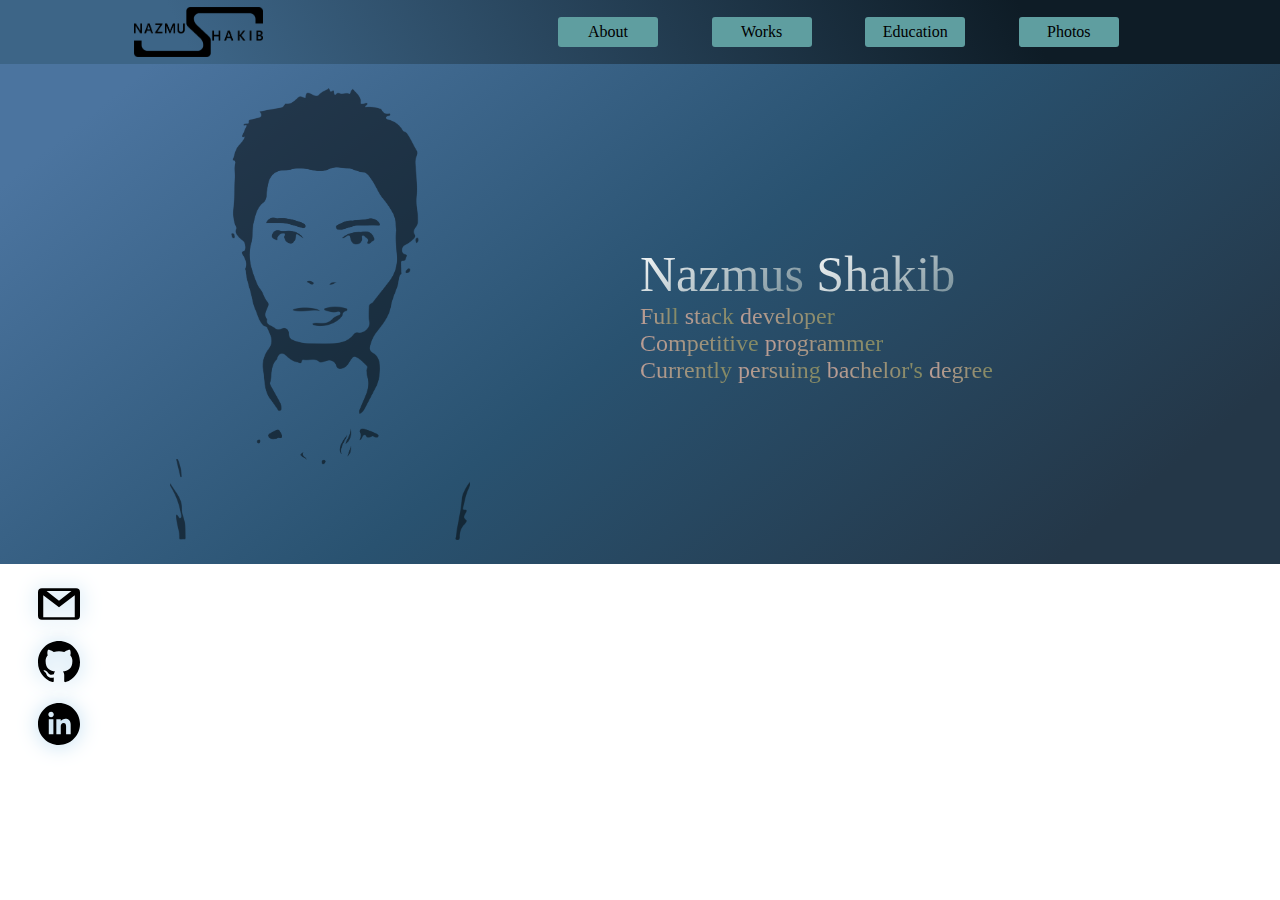
==== commit 90eeecf7: "refactored single page to multi page" ====
--- a/index.html
+++ b/index.html
@@ -4,31 +4,11 @@
     <meta charset="UTF-8" />
     <meta name="viewport" content="width=device-width, initial-scale=1.0" />
     <link rel="stylesheet" href="./styles/index.css" />
-    <title>Portfolio</title>
+    <title>About</title>
   </head>
   <body>
+    <script src="./scripts/navbar.js"></script>
     <div id="app">
-      <section id="navigation">
-        <div class="navigation-container">
-          <div class="navigation-bar">
-            <div class="logo">
-              <img
-                src="./images/logo.png"
-                alt="Nazmus Shakib"
-                title="Nazmus Shakib"
-              />
-            </div>
-            <nav class="nav-bar">
-              <a class="nav-link" href="#about">
-                <div class="nav-link-box">About</div>
-              </a>
-              <a class="nav-link" href="#works">
-                <div class="nav-link-box">Works</div>
-              </a>
-            </nav>
-          </div>
-        </div>
-      </section>
       <section id="about">
         <div class="about-me">
           <div class="my-image">
@@ -61,1389 +41,6 @@
           </div>
         </div>
       </section>
-      <section id="works">
-        <div class="total-problems">
-          <div class="wrapper">
-            <div class="static-section">
-              <div class="static-text">
-                <span> Solved <span id="prob-num">1500+</span> problems</span>
-                <span> on platforms like </span>
-              </div>
-            </div>
-            <div class="dynamic-section">
-              <ul class="online-judges">
-                <li><span>CodeForces</span></li>
-                <li><span>AtCoder</span></li>
-                <li><span>LightOj</span></li>
-              </ul>
-            </div>
-          </div>
-          <div class="online-platforms">
-            <a
-              href="https://codeforces.com/profile/nazmuShakib"
-              title="Codeforces"
-            >
-              <div class="online-platforms-icon">
-                <?xml version="1.0" encoding="utf-8"?>
-                <svg
-                  version="1.1"
-                  xmlns="http://www.w3.org/2000/svg"
-                  xmlns:xlink="http://www.w3.org/1999/xlink"
-                  viewBox="0 0 24 24"
-                >
-                  <style type="text/css">
-                    .st0 {
-                      fill: #ae0f0a;
-                    }
-                    .st1 {
-                      fill: #4f81c1;
-                    }
-                    .st2 {
-                      fill: #ffd400;
-                    }
-                  </style>
-                  <path
-                    class="st0"
-                    d="M22.5,10.5c0.8,0,1.5,0.7,1.5,1.5v7.5c0,0.8-0.7,1.5-1.5,1.5h-3c-0.8,0-1.5-0.7-1.5-1.5V12c0-0.8,0.7-1.5,1.5-1.5H22.5z"
-                  />
-                  <path
-                    class="st1"
-                    d="M13.5,3C14.3,3,15,3.7,15,4.5v15c0,0.8-0.7,1.5-1.5,1.5h-3C9.7,21,9,20.3,9,19.5v-15C9,3.7,9.7,3,10.5,3H13.5z"
-                  />
-                  <path
-                    class="st2"
-                    d="M4.5,7.5C5.3,7.5,6,8.2,6,9v10.5C6,20.3,5.3,21,4.5,21h-3C0.7,21,0,20.3,0,19.5V9c0-0.8,0.7-1.5,1.5-1.5H4.5z"
-                  />
-                </svg>
-              </div>
-            </a>
-            <a href="https://atcoder.jp/users/nazmuShakib" title="Atcoder">
-              <div class="online-platforms-icon">
-                <svg
-                  xmlns="http://www.w3.org/2000/svg"
-                  viewBox="0 0 450 380.84"
-                >
-                  <defs>
-                    <style>
-                      .cls-1 {
-                        fill: #fff;
-                      }
-                      .cls-2 {
-                        fill: #231815;
-                      }
-                    </style>
-                  </defs>
-                  <title>Atcoder</title>
-                  <g id="レイヤー_2" data-name="レイヤー 2">
-                    <g id="レイヤー_1-2" data-name="レイヤー 1">
-                      <path
-                        class="cls-1"
-                        d="M154.61,353c-1.25,0-1.32.22-1.32,1.78v13.84c0,4.3.51,8.22,5.4,8.22a5.6,5.6,0,0,0,2-.37c.67-.22,1.64-1,1.86-1,.59,0,.89.81.73,1.25a10.2,10.2,0,0,1-7.77,3.41c-6.36,0-7.69-3.55-7.69-8v-17c0-2-.08-2.15-1.56-2.15h-2.07a1.22,1.22,0,0,1-.22-1.55,15,15,0,0,0,4.74-2.29,19,19,0,0,0,3.11-4.37c.36-.15,1.25-.15,1.55.36v3.33c0,1.34.08,1.41,1.34,1.41h8.22A2.38,2.38,0,0,1,163,353Z"
-                      />
-                      <path
-                        class="cls-1"
-                        d="M182.11,338.72c5-3.88,11.33-5.79,18.41-5.79a52.41,52.41,0,0,1,12.07,1.64,5.18,5.18,0,0,0,1.91.27c.06,1.57.41,5.86.95,10a1.44,1.44,0,0,1-1.84.12c-1-4.63-4.09-9.95-14-9.95-10.43,0-19.3,6.62-19.3,20.73,0,14.31,9.07,22.21,20.26,22.21,8.78,0,12.67-5.72,14.23-9.74a1.45,1.45,0,0,1,1.78.27c-.48,3.55-2.25,8.05-3.27,9.34a13.41,13.41,0,0,0-2.39.68,39.84,39.84,0,0,1-10.77,1.57c-6.13,0-12-1.22-17-4.56a22,22,0,0,1-9.68-18.76A22.68,22.68,0,0,1,182.11,338.72Z"
-                      />
-                      <path
-                        class="cls-1"
-                        d="M256.05,364.18c0,9.26-6.37,15.92-15.62,15.92-8.51,0-15.18-6-15.18-15.26a15.57,15.57,0,0,1,15.78-16C249.31,348.86,256.05,355.08,256.05,364.18Zm-15.91-13.1c-4.89,0-8.51,4.67-8.51,12.8,0,6.74,3,14,9.55,14s8.5-6.81,8.5-12.52C249.68,359.08,247.17,351.08,240.14,351.08Z"
-                      />
-                      <path
-                        class="cls-1"
-                        d="M293.11,368.26c0,5.84.07,8.58,2.15,8.58a12.38,12.38,0,0,0,3.18-.73c.53.14.59,2-.07,2.36a54.69,54.69,0,0,0-9.77,2.37c-.45,0-.81-.22-.81-.6V379a8.2,8.2,0,0,0-.15-2.3h-.3c-3.26,2.22-5.78,3.41-9.33,3.41-8.22,0-13.7-6.44-13.7-14.22,0-10.36,7.85-17,17.92-17a15.37,15.37,0,0,1,5,.66c.38,0,.45-.44.45-1V337.31c0-4.37-.07-4.82-2.31-6.14l-.74-.46a1.14,1.14,0,0,1,0-1.47,52.92,52.92,0,0,0,8-3.11.81.81,0,0,1,.73.44c-.07,2.23-.22,5.92-.22,9.18Zm-5.47-11.11a4.35,4.35,0,0,0-.82-2.89,7.75,7.75,0,0,0-6.22-3.11c-6.73,0-10.22,5.85-10.22,12.29,0,6.74,3.78,13.11,11,13.11a9.06,9.06,0,0,0,5.7-2.08c.45-.44.52-1.55.52-2.74Z"
-                      />
-                      <path
-                        class="cls-1"
-                        d="M311.89,360.11c-1.92,0-2,.16-2,2,0,7.48,4.37,13.84,12.29,13.84,2.44,0,4.52-.73,6.81-3.62a1,1,0,0,1,1.33.88c-2.44,5-7.77,6.89-11.62,6.89A13.26,13.26,0,0,1,308,375.22a15.7,15.7,0,0,1-3.11-9.63c0-9.11,6-16.73,14.87-16.73,6.37,0,10.52,4.36,10.52,8.81a4.5,4.5,0,0,1-.3,1.92c-.22.45-1.25.52-4.37.52Zm4.59-2.22c5.48,0,7.11-.3,7.7-.74.23-.15.44-.44.44-1.4,0-2.08-1.4-4.67-5.7-4.67s-8.14,4-8.21,6.43c0,.16,0,.38.51.38Z"
-                      />
-                      <path
-                        class="cls-1"
-                        d="M343.29,357.81c0-2.88,0-3.25-2-4.59l-.66-.44a1,1,0,0,1,.08-1.33,58.5,58.5,0,0,0,7.47-3.63c.37.07.59.22.59.51v4.3c0,.37.07.59.22.67,2.6-2.15,5.41-4.44,8.14-4.44a3.06,3.06,0,0,1,3.34,2.95,3.29,3.29,0,0,1-3.18,3.42,2.74,2.74,0,0,1-1.63-.53,6.12,6.12,0,0,0-3.27-1.18,3.26,3.26,0,0,0-2.66,1.49c-.74,1-1,3.17-1,5.7v10.06c0,5.34.15,6.22,3,6.44l2.66.22a1.29,1.29,0,0,1-.15,1.85c-3.48-.14-5.62-.22-8.22-.22s-4.88.08-6.82.22a1.3,1.3,0,0,1-.13-1.85l1.41-.22c2.72-.44,2.81-1.1,2.81-6.44Z"
-                      />
-                      <path
-                        class="cls-1"
-                        d="M138.09,377.43l-2-.22c-3.17-.37-4.14-1.48-6.29-7.85L119.65,339.6c-1.11-3.25-2.29-6.66-3.25-9.92a1.07,1.07,0,0,0-1.12-.66,8.31,8.31,0,0,1-3.84,2.81c.22,1.18-.23,2.59-1.26,5.26l-7.56,20c-3.1,8.29-5.18,13.11-6.51,16.51-1,2.67-2.67,3.49-4.44,3.63l-2.44.22a1.44,1.44,0,0,0,.14,1.85c2-.06,4.66-.22,7.11-.22,3.48.08,5.77.08,7.7.22a1.2,1.2,0,0,0,.15-1.85l-2.45-.22c-1.78-.14-2.14-.58-2.14-1.48a28.76,28.76,0,0,1,1.62-6.14l2.6-7.78c.52-1.54,1-1.77,2.81-1.77h9.87l-.91-3h-7.85c-2.08,0-2.14-.07-1.56-1.77L111,342.41c.82-2.22,1.57-4,1.78-4.36h.15a49.11,49.11,0,0,1,1.7,4.66l3.3,9.92h0l2.86,8.65c.07.18.14.38.22.61L124.24,372a14.91,14.91,0,0,1,1,3.93c0,.75-1,1.19-2.59,1.33l-2.14.22a1.23,1.23,0,0,0,.15,1.85c2.14-.06,5-.22,8.51-.22,3.33,0,5.92.08,9,.22A1.46,1.46,0,0,0,138.09,377.43Z"
-                      />
-                      <path
-                        class="cls-1"
-                        d="M349,181.46c.89-1.4,11.62-7,11.51-7.11-3.39-2.59-10.79-.93-16.82-1.5-1.33-.12-5.81-1.6-7.29-1.69-2.22-.12-2.2,2-2.16,3.26,0,.12-.64,12.19-.64,17a3.45,3.45,0,0,0,.27,1.41c.09.19,4-3.5,5.27-4.66-1.63-1.71-1-8.28-1.08-11.06,0-1.07.47-1.69,1.06-1.07a16.5,16.5,0,0,0,9.88,5.47"
-                      />
-                      <path
-                        class="cls-1"
-                        d="M336.85,198.72c1.72,1.25,2.47.86,3.72,1.5a8.16,8.16,0,0,1,2.51,2.67,9.36,9.36,0,0,1,1,2.86,3,3,0,0,0,4.1,2.14c.8-.25,4-9.55,1.13-10.81-2-.91-3.42.81-4.69.65-.78-.1-.4-2.32-.39-2.4a1.72,1.72,0,0,0-1.32-1.6,9.8,9.8,0,0,0-1.33.2c-.19,0-4.75,4.79-4.76,4.79"
-                      />
-                      <path
-                        class="cls-1"
-                        d="M387.33,243a92.44,92.44,0,0,0,2.13,18.14,1.31,1.31,0,0,1-.53,1.69c-5.44,4.66-11.06,10.35-16,12.8-1.56.77-3.2,1.07-4.11,2.15-.78.92-.74,2.51-.71,3.72a8,8,0,0,1-2.13,6.1,3.17,3.17,0,0,0-.56.6c-1,1.93-.86,7,.73,7.87.84.47,4.63-2.89,6.07-5.53.27-.49-.59-2.64-.94-3.82a2.2,2.2,0,0,1,1.78-2.64,2.38,2.38,0,0,0,1.34-.63c.61-.65.47-1.94.13-3.05a2,2,0,0,1-.09-1.42c.08-.32,5.56-3.9,7.4-5.29,4-3,13.19-5.53,16.16-9.36.93-1.19,1.14-2.56-.09-3.64s-9.63-12.44-10.54-17.69"
-                      />
-                      <path
-                        class="cls-1"
-                        d="M450,235.35c.12.05-7-7.75-18.39-2.1-.06,0-6-4.51-7.85-6.15-.47-.41,1.24-5.47-4.07-10.54-4.33-4.13-17.93-11.05-23.63-21.78-3.45-6.54,2.27-20.54,1.42-32-.13-1.75-2.66-4.14-3.07-5.53-2.64-9.12-3.35-13-4.8-16.81a5.63,5.63,0,0,1-2.57,3.24c.83-1.34,2-4,1.07-6.45a11.7,11.7,0,0,0-.79-1.19,7.1,7.1,0,0,1-2,5.81c.36-.83,1.45-5.77.72-7.25-.31-.31-.65-.61-1-.9s-.47-.36-.7-.53a12.32,12.32,0,0,1-.77,6.37,20.57,20.57,0,0,0-.65-7.25,20.48,20.48,0,0,0-15.65-1.19,9.82,9.82,0,0,0-5.58,5.81l-26.27-4.62-.23.11.13.18,25.19,10.18c-.32,4.22.09,8.57-.49,11.45s-2,3.55-2,4.56c0,1.17,1.22,3.72,4,1.47.61-.49,1.11-1.51,2.26-1.28,1.86.38.41,2.86,1.94,3,2.36.17,1.23-3.89,1.45-5.11s1.79-7,4.66-6.59c2.6.36,2.17,2.08,2.19,4a17.27,17.27,0,0,1-.92,7.46c-1.3,1.11-10,9.87-12.66,14.08-.16.26-10.52,5.57-14.56,8.44-13.74,9.75-20.25,20.61-19.79,24.07,0,.26,2.54,5.19,4.1,8.17.24,1.65-.46,7.63,1.32,8,2.11.43,7.35-7.17,5.76-9.19-1.17-1.49-2.67-.8-3.19-1.65a2.57,2.57,0,0,1-.34-.62c-.23-.51,1.09-2,.66-3.34-.81-2.39-2.51-1.38-2.81-2.47a11.77,11.77,0,0,1-.45-2.69,4,4,0,0,1,.55-2.2c2.71-3.9,9.76-11.76,15.75-13,.39-.08,9.56,9.92,15.56,10.8.24,0,7.17,19.12,20.36,20.35-1.58,10.38,9.27,37.29,18.73,42.52,1.1.61,1,2.8.51,3.45s-13,12.35-18.47,18.14c-.66.7-.52,4.91-.6,5.47-.21,1.56-2.21,8.63-.88,9.64,1.77,1.35,8.79-3.8,6.5-6.56-.43-.53-2.74-1.51-1.78-3.16.5-.88,3.59-.4,4.57-2,.62-1,.09-3,.07-4s13.33-13.39,16.76-16.57a2.28,2.28,0,0,0,1.19-1.78,19.15,19.15,0,0,0-.2-2.58c-.17-1.26-9.11-12.15-1.61-17.41,2.57-1.79,11.82-7.53,14.12-14.46a26.67,26.67,0,0,1,5.23,4.55c-4.24,3.25-7.36,9.63-7.93,10.84-.1.22,4.06-3.17,7.71-4.18.13,0-11.6,15.35-11,22.49A25.56,25.56,0,0,1,424.59,254c.25-.2-10.63,21.95,3.2,36.76,0,0-4.62-15.11-2.18-19.72.06-.11,6.53,13.78,16.91,13.33.16,0-8.47-7.39-10.46-18.91a15.69,15.69,0,0,0,7.93,5.08c.42.09-8.57-10.9-3.08-19.06.25,6.5,4.53,10.62,6,11.08.22.06-3.25-8.21-.66-13.92,1.3,1.45,2.69,4,6.29,3.95a31.85,31.85,0,0,1-4.52-16.66C444.06,235.07,446.72,234,450,235.35Z"
-                      />
-                      <path
-                        class="cls-1"
-                        d="M366.88,128.74l.06,0,.07,0a23.42,23.42,0,0,1,6.94-1.08,21,21,0,0,1,9.91,2.39l.6.32.58.38.41.29c.27.18.52.38.78.57s.76.67,1.12,1l.22.23.69.74.5.65a14.35,14.35,0,0,1,.87,1.32l.11.17.66,1.26c1.33,2.74,2.23,6.14,3.47,10.84,1.39-6.21,3.21-12.39.35-20-1.51-4-8.87-15.91-27-13.2-12.3,1.84-19.06,13.77-19.06,13.77l11.73,5S364.23,129.84,366.88,128.74Z"
-                      />
-                      <path
-                        class="cls-1"
-                        d="M101,181.46c-.89-1.4-11.63-7-11.51-7.11,3.4-2.59,10.79-.93,16.82-1.5,1.32-.12,5.81-1.6,7.3-1.69,2.21-.12,2.19,2,2.16,3.26,0,.12.64,12.19.64,17a3.42,3.42,0,0,1-.28,1.41c-.09.19-4-3.5-5.27-4.66,1.63-1.71,1-8.28,1.08-11.06,0-1.07-.47-1.69-1.06-1.07a16.47,16.47,0,0,1-9.88,5.47"
-                      />
-                      <path
-                        class="cls-1"
-                        d="M113.14,198.72c-1.71,1.25-2.47.86-3.73,1.5a8.34,8.34,0,0,0-2.5,2.67,9.09,9.09,0,0,0-1,2.86,3,3,0,0,1-4.11,2.14c-.81-.25-3.94-9.55-1.12-10.81,2-.91,3.4.81,4.68.65.79-.1.4-2.32.4-2.4a1.71,1.71,0,0,1,1.31-1.6,10,10,0,0,1,1.33.2c.19,0,4.75,4.79,4.76,4.79"
-                      />
-                      <path
-                        class="cls-1"
-                        d="M62.67,243a92.43,92.43,0,0,1-2.14,18.14,1.32,1.32,0,0,0,.53,1.69c5.44,4.66,11.06,10.35,16,12.8,1.56.77,3.19,1.07,4.1,2.15.78.92.75,2.51.71,3.72a8.09,8.09,0,0,0,2.14,6.1,3.47,3.47,0,0,1,.55.6c1,1.93.87,7-.74,7.87-.83.47-4.62-2.89-6.05-5.53-.28-.49.58-2.64.94-3.82A2.21,2.21,0,0,0,77,284.08a2.3,2.3,0,0,1-1.34-.63c-.62-.65-.48-1.94-.15-3.05A2,2,0,0,0,75.6,279c-.09-.32-5.57-3.9-7.41-5.29-4-3-13.19-5.53-16.16-9.36-.93-1.19-1.15-2.56.09-3.64S61.75,248.25,62.67,243"
-                      />
-                      <path
-                        class="cls-1"
-                        d="M0,235.35c-.13.05,7-7.75,18.38-2.1.06,0,6-4.51,7.85-6.15.48-.41-1.23-5.47,4.07-10.54,4.34-4.13,17.93-11.05,23.62-21.78,3.46-6.54-2.25-20.54-1.42-32,.14-1.75,2.68-4.14,3.08-5.53,2.64-9.12,3.35-13,4.8-16.81A5.61,5.61,0,0,0,63,143.71c-.83-1.34-2-4-1.07-6.45a11.65,11.65,0,0,1,.78-1.19,7,7,0,0,0,2,5.81c-.34-.83-1.44-5.77-.71-7.25a12.66,12.66,0,0,1,1-.9c.22-.18.45-.36.7-.53a12.25,12.25,0,0,0,.76,6.37,20.8,20.8,0,0,1,.65-7.25,20.48,20.48,0,0,1,15.65-1.19,9.85,9.85,0,0,1,5.58,5.81l26.27-4.62.23.11-.13.18L89.46,142.79c.33,4.22-.08,8.57.49,11.45s2,3.55,2,4.56c0,1.17-1.22,3.72-4,1.47-.61-.49-1.11-1.51-2.26-1.28-1.86.38-.4,2.86-1.94,3-2.36.17-1.22-3.89-1.44-5.11s-1.8-7-4.67-6.59c-2.59.36-2.17,2.08-2.2,4a17.68,17.68,0,0,0,.93,7.46c1.3,1.11,10,9.87,12.66,14.08.17.26,10.52,5.57,14.56,8.44,13.75,9.75,20.25,20.61,19.8,24.07,0,.26-2.55,5.19-4.11,8.17-.25,1.65.46,7.63-1.31,8-2.1.43-7.35-7.17-5.77-9.19,1.17-1.49,2.67-.8,3.19-1.65a3,3,0,0,0,.34-.62c.24-.51-1.09-2-.65-3.34.8-2.39,2.5-1.38,2.8-2.47a12.42,12.42,0,0,0,.46-2.69,4.1,4.1,0,0,0-.55-2.2c-2.72-3.9-9.77-11.76-15.76-13-.4-.08-9.55,9.92-15.56,10.8-.25,0-7.16,19.12-20.36,20.35,1.58,10.38-9.26,37.29-18.74,42.52-1.09.61-.94,2.8-.5,3.45s13,12.35,18.47,18.14c.67.7.53,4.91.6,5.47.21,1.56,2.21,8.63.88,9.64-1.77,1.35-8.79-3.8-6.5-6.56.44-.53,2.74-1.51,1.79-3.16-.5-.88-3.61-.4-4.58-2-.61-1-.09-3-.06-4S44.1,270.59,40.67,267.41a2.26,2.26,0,0,1-1.2-1.78,19.11,19.11,0,0,1,.21-2.58c.17-1.26,9.11-12.15,1.6-17.41-2.55-1.79-11.81-7.53-14.11-14.46A26.45,26.45,0,0,0,22,235.73c4.23,3.25,7.36,9.63,7.92,10.84.1.22-4.05-3.17-7.71-4.18-.12,0,11.61,15.35,11,22.49A25.56,25.56,0,0,0,25.4,254c-.25-.2,10.63,21.95-3.19,36.76,0,0,4.61-15.11,2.17-19.72-.06-.11-6.53,13.78-16.91,13.33-.16,0,8.47-7.39,10.45-18.91A15.63,15.63,0,0,1,10,270.49c-.42.09,8.56-10.9,3.08-19.06-.24,6.5-4.52,10.62-6,11.08-.22.06,3.24-8.21.66-13.92-1.3,1.45-2.69,4-6.28,3.95a32.13,32.13,0,0,0,4.51-16.66C5.94,235.07,3.26,234,0,235.35Z"
-                      />
-                      <path
-                        class="cls-1"
-                        d="M83.12,128.74l-.07,0-.07,0a23.38,23.38,0,0,0-7-1.08,21,21,0,0,0-9.9,2.39l-.6.32-.57.38-.41.29c-.27.18-.54.38-.77.57-.4.33-.79.67-1.13,1l-.23.23-.69.74-.49.65a12.61,12.61,0,0,0-.88,1.32l-.1.17-.67,1.26c-1.33,2.74-2.23,6.14-3.47,10.84-1.39-6.21-3.21-12.39-.35-20,1.52-4,8.87-15.91,27-13.2,12.3,1.84,19.08,13.77,19.08,13.77l-11.73,5S85.77,129.84,83.12,128.74Z"
-                      />
-                      <path
-                        class="cls-1"
-                        d="M221.25,208.84a1.3,1.3,0,0,0,2-1.27v-7a2.2,2.2,0,0,0-2.19-2.21h-9.87c-1.21,0-1.55.75-.76,1.68Z"
-                      />
-                      <path
-                        class="cls-1"
-                        d="M206.13,200.22a4.52,4.52,0,0,0-3.41-1.84h-8.47c-1.21,0-1.37.53-.34,1.18l16.87,8.18c1.15.41,1.39,0,.57-.85Z"
-                      />
-                      <path
-                        class="cls-1"
-                        d="M223.24,180.51a2.2,2.2,0,0,0-2.19-2.2H203.52a1.59,1.59,0,0,0-1.62,2.12S204.55,190,207,194.8v0s1,0,2.24,0h11.81a2.2,2.2,0,0,0,2.19-2.2Z"
-                      />
-                      <path
-                        class="cls-1"
-                        d="M223.24,106.12a1.32,1.32,0,0,0-2-1.3L210.88,113c-.79.9-.46,1.64.76,1.64h9.41a2.19,2.19,0,0,0,2.19-2.19Z"
-                      />
-                      <path
-                        class="cls-1"
-                        d="M172.22,193.82a7.94,7.94,0,0,0,1.71,1.23,7,7,0,0,1,2.2-.17H181c1.22,0,1.6-.79.87-1.75l-8.15-12.87a4,4,0,0,0-3.22-1.95h-11c-1.22,0-1.59.78-.84,1.73Z"
-                      />
-                      <path
-                        class="cls-1"
-                        d="M223.24,120.3a2.2,2.2,0,0,0-2.19-2.2H209.6c-1.21,0-2.33.23-2.47.52l-.14.26c-2.34,4.63-4.92,13.67-4.92,13.67a1.58,1.58,0,0,0,1.6,2.11h17.38a2.19,2.19,0,0,0,2.19-2.2Z"
-                      />
-                      <path
-                        class="cls-1"
-                        d="M223.24,140.37a2.2,2.2,0,0,0-2.19-2.2H203a2.61,2.61,0,0,0-2.51,2.19l-1.21,12.18a2.06,2.06,0,0,0,2.07,2.2h19.75a2.2,2.2,0,0,0,2.19-2.2Z"
-                      />
-                      <path
-                        class="cls-1"
-                        d="M223.24,160.44a2.2,2.2,0,0,0-2.19-2.2H201.29a2.08,2.08,0,0,0-2.09,2.2l1.13,12.18a2.6,2.6,0,0,0,2.48,2.19h18.24a2.2,2.2,0,0,0,2.19-2.2Z"
-                      />
-                      <path
-                        class="cls-1"
-                        d="M188.37,199.78a7.14,7.14,0,0,0-3.89-1.4h-3.29c-1.22,0-1.31.43-.23,1l13.94,5.86c1.14.4,1.25.19.23-.46Z"
-                      />
-                      <path
-                        class="cls-1"
-                        d="M200.94,194.88a1.4,1.4,0,0,0,1.39-2l-4-12.39a3,3,0,0,0-2.76-2.13H178.71c-1.22,0-1.71.86-1.12,1.92l9,13a5.47,5.47,0,0,0,3.64,1.68Z"
-                      />
-                      <path
-                        class="cls-1"
-                        d="M196.88,140.36a1.88,1.88,0,0,0-1.91-2.19H177.56a3.1,3.1,0,0,0-2.81,2.12l-2.47,12.26a1.91,1.91,0,0,0,1.93,2.19h19.18a2.37,2.37,0,0,0,2.33-2.2Z"
-                      />
-                      <path
-                        class="cls-1"
-                        d="M191,118.1a5.62,5.62,0,0,0-3.66,1.65l-9.42,13c-.61,1.06-.12,1.9,1.09,1.9h16.65a3,3,0,0,0,2.79-2.12l4.18-12.4a1.38,1.38,0,0,0-1.37-2Z"
-                      />
-                      <path
-                        class="cls-1"
-                        d="M154.52,172.75a3.44,3.44,0,0,0,3,2.06h11.67a1.63,1.63,0,0,0,1.66-2.13l-2.14-12.24a2.49,2.49,0,0,0-2.42-2.2H153.16a1.82,1.82,0,0,0-1.86,2.18Z"
-                      />
-                      <path
-                        class="cls-1"
-                        d="M174.51,172.68a3.06,3.06,0,0,0,2.79,2.13h17.56a1.89,1.89,0,0,0,1.92-2.19l-1.08-12.18a2.34,2.34,0,0,0-2.31-2.2h-19.2a1.94,1.94,0,0,0-2,2.19Z"
-                      />
-                      <path
-                        class="cls-1"
-                        d="M151.37,152.57a1.8,1.8,0,0,0,1.83,2.17h13.11a2.54,2.54,0,0,0,2.45-2.2l2.3-12.24a1.61,1.61,0,0,0-1.63-2.13H157.88a3.55,3.55,0,0,0-3,2Z"
-                      />
-                      <path
-                        class="cls-1"
-                        d="M211.33,106.79c.84-.87.59-1.26-.55-.85l-15.93,7.51c-1,.63-.89,1.14.32,1.14h8a4.75,4.75,0,0,0,3.45-1.81Z"
-                      />
-                      <path
-                        class="cls-1"
-                        d="M159.12,133c-.76.93-.41,1.69.81,1.69h10.86a4.09,4.09,0,0,0,3.25-1.93l8.45-12.9c.75-1,.38-1.73-.84-1.73h-5a7.19,7.19,0,0,0-3.91,1.39Z"
-                      />
-                      <path
-                        class="cls-1"
-                        d="M185.27,114.59a7.36,7.36,0,0,0,3.91-1.37l5.94-4.28c1-.66.92-.87-.22-.46l-12.65,5.17c-1.1.53-1,.94.21.94Z"
-                      />
-                      <path
-                        class="cls-1"
-                        d="M275.78,154.74a1.9,1.9,0,0,0,1.93-2.19l-2.47-12.26a3.09,3.09,0,0,0-2.81-2.12H255a1.88,1.88,0,0,0-1.9,2.19l1.17,12.18a2.36,2.36,0,0,0,2.33,2.2Z"
-                      />
-                      <path
-                        class="cls-1"
-                        d="M226.75,192.68a2.21,2.21,0,0,0,2.2,2.2h11.81c1.22,0,2.22,0,2.23,0l0,0c2.43-4.82,5.09-14.37,5.09-14.37a1.6,1.6,0,0,0-1.62-2.12H229a2.21,2.21,0,0,0-2.2,2.2Z"
-                      />
-                      <path
-                        class="cls-1"
-                        d="M226.75,172.61a2.21,2.21,0,0,0,2.2,2.2h18.23a2.62,2.62,0,0,0,2.5-2.19l1.11-12.18a2.07,2.07,0,0,0-2.08-2.2H229a2.21,2.21,0,0,0-2.2,2.2Z"
-                      />
-                      <path
-                        class="cls-1"
-                        d="M226.75,152.54a2.21,2.21,0,0,0,2.2,2.2H248.7a2.05,2.05,0,0,0,2.06-2.2l-1.2-12.18a2.61,2.61,0,0,0-2.52-2.19H229a2.21,2.21,0,0,0-2.2,2.2Z"
-                      />
-                      <path
-                        class="cls-1"
-                        d="M272.41,180.23c.59-1.06.09-1.92-1.13-1.92H254.47a3,3,0,0,0-2.76,2.13l-4.06,12.39a1.41,1.41,0,0,0,1.41,2h10.66a5.49,5.49,0,0,0,3.64-1.68Z"
-                      />
-                      <path
-                        class="cls-1"
-                        d="M265.53,198.38a7.14,7.14,0,0,0-3.91,1.4l-6.75,5c-1,.65-.91.86.23.46L269,199.35c1.1-.54,1-1-.22-1Z"
-                      />
-                      <path
-                        class="cls-1"
-                        d="M226.75,132.46a2.2,2.2,0,0,0,2.2,2.2h17.37a1.57,1.57,0,0,0,1.6-2.11s-2.58-9-4.91-13.67l-.14-.26c-.15-.29-1.26-.52-2.47-.52H229a2.21,2.21,0,0,0-2.2,2.2Z"
-                      />
-                      <path
-                        class="cls-1"
-                        d="M298.7,160.42a1.84,1.84,0,0,0-1.87-2.18H283.71a2.5,2.5,0,0,0-2.42,2.2l-2.14,12.24a1.63,1.63,0,0,0,1.66,2.13h11.63c1.22,0,2.21,0,2.21,0s.36-.88.79-2Z"
-                      />
-                      <path
-                        class="cls-1"
-                        d="M247.27,198.38a4.55,4.55,0,0,0-3.41,1.84l-5.21,6.67c-.82.87-.57,1.26.56.85l16.88-8.18c1-.65.86-1.18-.35-1.18Z"
-                      />
-                      <path
-                        class="cls-1"
-                        d="M239.58,200.06c.79-.93.44-1.68-.77-1.68H229a2.21,2.21,0,0,0-2.2,2.21v7a1.3,1.3,0,0,0,2,1.27Z"
-                      />
-                      <path
-                        class="cls-1"
-                        d="M296.8,154.74a1.8,1.8,0,0,0,1.83-2.17l-3.48-12.36a3.55,3.55,0,0,0-3-2H280.56a1.6,1.6,0,0,0-1.62,2.13l2.31,12.24a2.5,2.5,0,0,0,2.44,2.2Z"
-                      />
-                      <path
-                        class="cls-1"
-                        d="M262.64,119.75A5.62,5.62,0,0,0,259,118.1H248.72a1.38,1.38,0,0,0-1.37,2l4.17,12.4a3.07,3.07,0,0,0,2.79,2.12H271c1.22,0,1.7-.84,1.09-1.9Z"
-                      />
-                      <path
-                        class="cls-1"
-                        d="M277.25,119.49a7.25,7.25,0,0,0-3.92-1.39h-5c-1.21,0-1.59.77-.84,1.73l8.46,12.9a4,4,0,0,0,3.25,1.93h10.85c1.22,0,1.58-.76.81-1.69Z"
-                      />
-                      <path
-                        class="cls-1"
-                        d="M228.76,104.82a1.32,1.32,0,0,0-2,1.3v6.28a2.2,2.2,0,0,0,2.2,2.19h9.41c1.22,0,1.55-.74.74-1.64Z"
-                      />
-                      <path
-                        class="cls-1"
-                        d="M291.35,180c.75-.95.38-1.73-.83-1.73h-11a4,4,0,0,0-3.22,1.95l-8.15,12.87c-.73,1-.34,1.75.88,1.75h4.82a6.21,6.21,0,0,1,2.21.19,7.07,7.07,0,0,0,1.69-1.23Z"
-                      />
-                      <path
-                        class="cls-1"
-                        d="M277.77,160.43a1.94,1.94,0,0,0-2-2.19H256.62a2.35,2.35,0,0,0-2.32,2.2l-1.08,12.18a1.89,1.89,0,0,0,1.92,2.19h17.55a3.07,3.07,0,0,0,2.79-2.13Z"
-                      />
-                      <path
-                        class="cls-1"
-                        d="M243.42,112.78a4.71,4.71,0,0,0,3.44,1.81h8c1.2,0,1.35-.51.32-1.14l-15.94-7.51c-1.13-.41-1.38,0-.55.85Z"
-                      />
-                      <path
-                        class="cls-1"
-                        d="M260.82,113.22a7.33,7.33,0,0,0,3.92,1.37h2.79c1.21,0,1.31-.41.21-.94l-12.64-5.17c-1.14-.41-1.25-.2-.23.46Z"
-                      />
-                      <path
-                        class="cls-1"
-                        d="M249,248.34a12.17,12.17,0,0,1-20.84-1l-.73-1.3c-6.46-11.51-10.36-18.57-11.58-21l-2.33-4.62-2.4,4.58c-1.62,3.14-9.93,21-13.48,28.62-.68,1.46-2.41,4.84-2.57,5.18l6-.11c.17-.35.64-1.37,1.33-2.84,2.44-5.24,7.91-17,11.13-23.78,3,5.48,7.45,13.4,9.23,16.56.4.71.64,1.15.69,1.21A17.47,17.47,0,0,0,255,248.34Z"
-                      />
-                      <path
-                        class="cls-1"
-                        d="M238.85,224.07a17.43,17.43,0,0,0-15.69,9.8l3.46,5.53a24.7,24.7,0,0,1,1.24-3.1A12.17,12.17,0,0,1,249,234.79h6A17.46,17.46,0,0,0,238.85,224.07Z"
-                      />
-                      <path
-                        class="cls-1"
-                        d="M223.74,316.61c-.57-.42-57.89-42.3-79.13-100.13-12.4-33.76-20.71-84.72-20.71-111.15V103.9l1.27-.6C136,98.22,225,68.41,225,68.41s89,29.81,99.82,34.89l1.28.6v1.43c0,26.45-8.33,77.41-20.71,111.15-21.21,57.75-78.56,99.71-79.13,100.13l-1.26.9ZM225,72.9S146,99.07,128.53,106.68l-.26.11v.3c.34,26,8.25,74.67,20.42,107.81,18.89,51.46,66.65,89.75,76.05,96.91l.25.19.26-.19c9.38-7.16,57.15-45.47,76-96.91,12.18-33.14,20.09-81.76,20.42-107.81v-.3l-.27-.11C304.05,99.07,225,73.13,225,72.9Z"
-                      />
-                      <path
-                        class="cls-1"
-                        d="M224.06,302c-.53-.37-52.38-38.06-71.71-90.71-11.24-30.59-18.78-76.8-18.78-100.76v-1.08l1-.45c9.84-4.6,90.46-31.63,90.46-31.63s80.62,27,90.46,31.63l1,.45v1.08c0,24-7.55,70.17-18.78,100.76-19.31,52.65-71.18,90.34-71.7,90.71l-.94.68ZM225,80.71s-76.27,25.68-87.87,30.77l-.26.11v.31c.28,23.65,7.45,67.92,18.56,98.17,9.84,26.83,28.32,49.6,42.94,64.65,8.43,8.84,20,19.24,26.63,24h0c6-4.37,17.18-14.56,25.57-23,15-15,33.94-38.31,44-65.71,11.11-30.25,18.28-74.52,18.56-98.17v-.31l-.27-.11C301,106.27,225,80.71,225,80.71Z"
-                      />
-                      <path
-                        class="cls-1"
-                        d="M234.45,54.41l6-37.49a62.87,62.87,0,0,1-7.23-6.29l-3.21,43.78Zm-9.46,0h2.1l3.43-46.74A46.1,46.1,0,0,1,225,0a45.83,45.83,0,0,1-5.51,7.67l3.42,46.74Zm17,0,8-31.68a62.15,62.15,0,0,1-6.83-3.93l-5.73,35.61Zm9.15,0,8.1-28A62.23,62.23,0,0,1,252.72,24l-7.66,30.41Zm-54.8,0-8.61-26.83a41.2,41.2,0,0,1-7.49-2.51l10.82,28.59Zm23.58,0-3.22-43.78a62.71,62.71,0,0,1-7.22,6.29l6,37.49Zm39-.75,10.81-28.59a41.2,41.2,0,0,1-7.49,2.51l-8.6,26.83Zm-54,.75L197.27,24a61.41,61.41,0,0,1-6.55,2.44l8.11,28Zm7.64,0L206.82,18.8A61.23,61.23,0,0,1,200,22.73l8,31.68ZM195.09,68.9,225,62.4l30.12,6.5,3.83-12.82H191Z"
-                      />
-                      <path
-                        class="cls-1"
-                        d="M111.28,92.18l7,6.4,72.75-28.41-2.87-7.73ZM182,67.24s1.95,1.26,2.22,2a1.44,1.44,0,0,1-.8,1.82,1.38,1.38,0,0,1-1.79-.82C181.37,69.5,182,67.24,182,67.24Zm-5.89,2.29s1.94,1.26,2.22,2a1.42,1.42,0,0,1-.81,1.83,1.37,1.37,0,0,1-1.78-.82A8.58,8.58,0,0,1,176.13,69.53Zm-5.88,2.3s1.94,1.26,2.22,2a1.44,1.44,0,0,1-.8,1.84,1.38,1.38,0,0,1-1.79-.82C169.61,74.09,170.25,71.83,170.25,71.83Zm-5.88,2.3s1.94,1.25,2.21,2a1.42,1.42,0,0,1-.8,1.82,1.36,1.36,0,0,1-1.78-.81C163.72,76.4,164.37,74.13,164.37,74.13Zm-5.89,2.3s2,1.26,2.21,2a1.42,1.42,0,0,1-.8,1.83,1.38,1.38,0,0,1-1.78-.82C157.84,78.69,158.48,76.43,158.48,76.43Zm-5.88,2.3s1.93,1.25,2.21,2a1.44,1.44,0,0,1-.79,1.84,1.39,1.39,0,0,1-1.79-.83C152,81,152.6,78.73,152.6,78.73ZM146.71,81s1.94,1.26,2.22,2a1.44,1.44,0,0,1-.8,1.83,1.36,1.36,0,0,1-1.78-.83C146.07,83.29,146.71,81,146.71,81Zm-5.89,2.31s2,1.25,2.23,2a1.45,1.45,0,0,1-.81,1.83,1.37,1.37,0,0,1-1.78-.82C140.19,85.59,140.82,83.33,140.82,83.33Zm-5.88,2.29s1.94,1.26,2.21,2a1.41,1.41,0,0,1-.78,1.82,1.38,1.38,0,0,1-1.8-.81C134.3,87.88,134.94,85.62,134.94,85.62Zm-5.89,2.3s2,1.25,2.21,2a1.42,1.42,0,0,1-.79,1.83,1.37,1.37,0,0,1-1.78-.83C128.41,90.19,129.05,87.92,129.05,87.92Zm-5.88,2.3s2,1.26,2.22,2a1.42,1.42,0,0,1-.8,1.83,1.37,1.37,0,0,1-1.79-.82C122.53,92.48,123.17,90.22,123.17,90.22Z"
-                      />
-                      <polygon
-                        class="cls-1"
-                        points="107.98 89.15 186.68 58.21 187.63 60.83 110.27 91.24 107.98 89.15"
-                      />
-                      <path
-                        class="cls-1"
-                        d="M86.1,83.69l0,0a1.34,1.34,0,0,0,.13-.27,2.11,2.11,0,0,0,0-.25,5.37,5.37,0,0,1-.73-.41.74.74,0,0,1,0,.53.08.08,0,0,1,0,0l0,0a.34.34,0,0,1-.16.08,4.38,4.38,0,0,0,.66.37.12.12,0,0,0,0,0S86.09,83.71,86.1,83.69Z"
-                      />
-                      <path
-                        class="cls-1"
-                        d="M97,88.8a2.18,2.18,0,1,1-2.81-1.27A2.17,2.17,0,0,1,97,88.8Z"
-                      />
-                      <path
-                        class="cls-1"
-                        d="M117.25,78.47a2.17,2.17,0,1,1-2.81-1.28A2.17,2.17,0,0,1,117.25,78.47Z"
-                      />
-                      <path
-                        class="cls-1"
-                        d="M141,68.85A2.18,2.18,0,1,1,137,70.38,2.18,2.18,0,0,1,141,68.85Z"
-                      />
-                      <path
-                        class="cls-1"
-                        d="M165.9,60.24A2.18,2.18,0,1,1,163.09,59,2.18,2.18,0,0,1,165.9,60.24Z"
-                      />
-                      <path
-                        class="cls-1"
-                        d="M179.31,52.49a12.07,12.07,0,0,1-6.07,2.25,11.93,11.93,0,0,1-6.55-2c-1.66-.94-1.84-3-1.29-4.65s2.71-3.37,4.9-2.37a5,5,0,0,0-6-2.58c-.17-2.78-1.22-5.58-3-5.81a2.2,2.2,0,0,0-2.09,1.25,10.16,10.16,0,0,0-.72-1.14l.26-.07a2.26,2.26,0,1,0-1.6-4.22,1.59,1.59,0,0,0-.31.17.28.28,0,0,0,0-.11,2.56,2.56,0,1,0-4.8,1.81.26.26,0,0,1,.05.09,1.89,1.89,0,0,0-.34.09,2.25,2.25,0,1,0,1.59,4.21.46.46,0,0,0,.22-.11,11.47,11.47,0,0,0,.22,1.35,2.19,2.19,0,0,0-2.39.43c-1.22,1.37-.16,4.15,1.54,6.35a5,5,0,0,0-3,6c1-2.18,3.75-2.21,5.24-1.44s1.65,3.19,1,4.66c-1.28,2.85-5.2,4.33-6.93,4.81a8.7,8.7,0,0,1-7.45-1.16c-2.13-1.73-3.28-4.22-2.73-5.87s2.7-3.37,4.9-2.38a4.84,4.84,0,0,0-5-2.75c-.06-3.38-1.27-7-3.49-7.28A2.54,2.54,0,0,0,133,43.46a11.22,11.22,0,0,0-.82-1.31l.28-.07a2.59,2.59,0,1,0-1.83-4.84c-.13,0-.25.12-.37.18a.5.5,0,0,0,0-.12,2.94,2.94,0,1,0-5.51,2.08.37.37,0,0,1,.05.11,1.72,1.72,0,0,0-.39.1,2.59,2.59,0,1,0,1.82,4.84,2.24,2.24,0,0,0,.27-.13,12.7,12.7,0,0,0,.24,1.53,2.53,2.53,0,0,0-2.74.5c-1.47,1.66,0,5.13,2.11,7.71a4.87,4.87,0,0,0-2.28,5.6c1-2.19,3.74-2.21,5.24-1.45s2.29,3.51,1.83,6.22A8.71,8.71,0,0,1,126,70.19c-1.62.79-5.55,2.26-8.39,1-1.47-.66-2.89-2.48-2.34-4.14s2.72-3.37,4.89-2.38a5,5,0,0,0-6.22-2.5c-.17-2.78-1.21-5.57-3-5.8a2.2,2.2,0,0,0-2.08,1.25c-.24-.41-.48-.79-.72-1.15a.53.53,0,0,0,.24-.06,2.25,2.25,0,1,0-1.59-4.21,3.31,3.31,0,0,0-.33.15l0-.1a2.56,2.56,0,0,0-4.8,1.81s0,.06,0,.1l-.35.09a2.25,2.25,0,0,0,1.59,4.22,1.85,1.85,0,0,0,.24-.11,11.4,11.4,0,0,0,.21,1.33,2.18,2.18,0,0,0-2.39.44c-1.21,1.36-.14,4.16,1.56,6.36a5,5,0,0,0-2.79,5.88c1-2.19,3.76-2.21,5.25-1.45a5.54,5.54,0,0,1,2.51,5.36c-.37,3.11-1.29,4.34-5.07,6a10.9,10.9,0,0,1-3.26.74c-2.36-.19-3.48-1.39-3.69-3,0-.31,0-.61,0-.93,0-2.08-.74-4.37-2.1-4.54a1.48,1.48,0,0,0-1.42.86c-.9-1.65-2.07-2.54-3-2.19s-1.19,1.76-.78,3.6a1.5,1.5,0,0,0-1.64.3c-.62.69-.36,1.93.28,3.14a6.74,6.74,0,0,0-2.09-1h0l-.42-.09h-.54l-.09,0h0a1.16,1.16,0,0,0-.8.39,4,4,0,0,0-.87-.33h0a3,3,0,0,0-.41-.08h-.15a.86.86,0,0,0-.22,0h-.15L81,79h0a1.17,1.17,0,0,0-.85.43s0,0,0,0,0,0,0,0a1.17,1.17,0,0,0-.13.95h0a1,1,0,0,0,.06.23h0c0,.07.06.15.1.23h0a3.17,3.17,0,0,0,.28.49h0a6.38,6.38,0,0,0,1.82,1.76l.12.07a5.09,5.09,0,0,0-2.66,3.11l0,.19c-.89,5.82,6,9.08,14.49,7.16-5.35-.37-10-2.75-9.47-6.1.53-2,3.19-2.75,6.53-2.61,1.36.06,2.78.33,4.57.47,3.21.22,4.39.52,7.61-.68,4.27-1.62,7.28-4.6,7.81-6.77a16.71,16.71,0,0,0,.48-5.41,9.26,9.26,0,0,0,1.73,1.14c5.12,2.52,10.68.09,13.56-1a14.12,14.12,0,0,0,7.19-6.7,13.71,13.71,0,0,0,1.46-5.37,13.72,13.72,0,0,0,4.64,3.08,14.07,14.07,0,0,0,9.82.28C153,63,158.77,61.12,161,55.85a8.9,8.9,0,0,0,.55-2A36.3,36.3,0,0,0,168.06,57c2.57.89,5.18,1.36,10.06-.48,3.09-1.18,6.19-5.78,4.95-10.53C183,47.21,182.1,49.86,179.31,52.49ZM83.11,82.88a3,3,0,0,1-.45-.27,5.83,5.83,0,0,1-1.73-1.7h0a.56.56,0,0,1-.07-.13l0-.07a.32.32,0,0,0,0-.09.3.3,0,0,1,0-.1l0-.06,0-.1a.13.13,0,0,0,0-.06.17.17,0,0,1,0-.07.19.19,0,0,1,0-.08v0a.31.31,0,0,1,0-.1h0l0-.08,0,0a.08.08,0,0,0,0,0l.07-.06h0l.1,0h0l.11,0h0l.09,0h.23l.14,0h0a4.83,4.83,0,0,1,1.14.35,1.19,1.19,0,0,0,0,.42v0l.06.22v0c0,.07.06.14.11.23h0a2.68,2.68,0,0,0,.27.49h0a5.7,5.7,0,0,0,.91,1A9.52,9.52,0,0,0,83.11,82.88Zm4.67-1a11.8,11.8,0,0,0-2.91.35A5.51,5.51,0,0,1,83.66,81h0a1,1,0,0,1-.08-.14l0-.06a.42.42,0,0,1,0-.1.73.73,0,0,1-.05-.09s0,0,0-.07a0,0,0,0,1,0,0l0-.07a.17.17,0,0,1,0-.07.14.14,0,0,0,0-.06v-.13a.22.22,0,0,1,0-.08s0,0,0,0a.13.13,0,0,1,0-.08s0,0,0,0l0,0a.16.16,0,0,1,.08-.06h0a.08.08,0,0,1,.07,0s0,0,0,0h0l.11,0h.54a5.67,5.67,0,0,1,2.36,1.11,5.79,5.79,0,0,1,1.12,1.07Zm.7-.86c-1.2-1.47-1.66-3-1.24-3.49.22-.24.78-.16,1.44.21h0a6.57,6.57,0,0,1,1.69,1.41,7.62,7.62,0,0,1,1.25,1.94ZM91.26,79a4.15,4.15,0,0,0-.27-.32,7.83,7.83,0,0,0-1.76-1.51c-.57-1.87-.31-3.12.11-3.28s1.51.75,2.24,2.39a7.82,7.82,0,0,0-.32,2.29Zm3.28,1.67-.46.53-1.54,0a2.18,2.18,0,0,1-.11-.27h0a7.47,7.47,0,0,1-.35-2.32,7,7,0,0,1,.33-2.18c.25-.71.63-1.17.94-1.11C94,75.34,94.74,77,94.74,79A7.27,7.27,0,0,1,94.54,80.66Zm12.67-27.39a1.06,1.06,0,1,1-.61,1.37A1.06,1.06,0,0,1,107.21,53.27Zm-3.65-1.44a1.37,1.37,0,1,1-.8,1.77A1.38,1.38,0,0,1,103.56,51.83Zm-1,5.48a1.07,1.07,0,0,1-1.37-.61,1.06,1.06,0,0,1,.62-1.37,1.06,1.06,0,1,1,.75,2Zm5.79,8.83a3.37,3.37,0,0,0,.13.38,4.15,4.15,0,0,0-.41-.27,5.76,5.76,0,0,0-4.32-.27c-1.76-2.14-2.43-4.42-1.82-5.09.31-.35,1.14-.23,2.1.31h0a9.67,9.67,0,0,1,2.48,2.06,11.71,11.71,0,0,1,1.84,2.87Zm-.56-3.8c0,.21,0,.42,0,.63-.13-.17-.27-.33-.4-.48a11.17,11.17,0,0,0-2.59-2.21c-.82-2.72-.43-4.54.17-4.76.27-.1.63,0,1,.34l.17.14a9.16,9.16,0,0,1,2.06,3A11.46,11.46,0,0,0,107.75,62.34ZM110,65.52a5.8,5.8,0,0,0-.25.85,4.53,4.53,0,0,1-.27-.66h0a10.68,10.68,0,0,1-.51-3.37,10.13,10.13,0,0,1,.48-3.19c.37-1,.92-1.69,1.38-1.63.91.11,1.92,2.29,2,5.09A5.85,5.85,0,0,0,110,65.52Zm23.66-20.26c.42-1.19,1-1.93,1.58-1.86,1.09.13,2.3,2.82,2.31,6.2a5.93,5.93,0,0,0-3.82,3.28.18.18,0,0,1,0-.09h0a12.27,12.27,0,0,1-.59-3.87A11.48,11.48,0,0,1,133.64,45.26Zm-2.54-6.75a1.22,1.22,0,1,1-.71,1.57A1.23,1.23,0,0,1,131.1,38.51Zm-4.2-1.65a1.58,1.58,0,1,1-.91,2A1.58,1.58,0,0,1,126.9,36.86Zm1.61,4.23a1.34,1.34,0,0,1,1.19.4l.18.15a10.06,10.06,0,0,1,2.38,3.44,12.81,12.81,0,0,0-.55,3.84c0,.24,0,.48,0,.73-.16-.2-.32-.38-.48-.56a12.47,12.47,0,0,0-2.95-2.53C127.35,43.44,127.81,41.35,128.51,41.09Zm-2.81,2.06a1.21,1.21,0,1,1-.84-2.28,1.21,1.21,0,1,1,.84,2.28Zm1.64,10.29c-2.23-2.56-3.08-5.37-2.36-6.2.37-.4,1.31-.25,2.42.38h0A11.29,11.29,0,0,1,130.24,50a12.43,12.43,0,0,1,2.1,3.29h0c.08.22.14.41.21.61-.16-.11-.34-.22-.52-.32A5.8,5.8,0,0,0,127.34,53.44ZM157.58,34.3a1.06,1.06,0,1,1-.63,1.37A1.07,1.07,0,0,1,157.58,34.3Zm-3.66-1.44a1.37,1.37,0,1,1-.8,1.77A1.39,1.39,0,0,1,153.92,32.86Zm-1,5.48a1.06,1.06,0,0,1-1.37-.62,1.06,1.06,0,1,1,1.37.62Zm5.77,8.84a5,5,0,0,1,.24.68,6.39,6.39,0,0,0-.75-.48,5.9,5.9,0,0,0-4.06-.32c-1.78-2.15-2.46-4.45-1.85-5.14.32-.35,1.15-.22,2.11.32a9.72,9.72,0,0,1,2.47,2.07,10.89,10.89,0,0,1,1.84,2.87ZM158.12,44l-.41-.48a11.24,11.24,0,0,0-2.57-2.2,8.75,8.75,0,0,1-.42-3.61,1.43,1.43,0,0,0,0-.23c.1-.5.29-.83.56-.93.6-.23,2.09.87,3.27,3.47a11,11,0,0,0-.48,3.35C158.1,43.58,158.11,43.8,158.12,44Zm2,2.65c-.05.15-.09.31-.14.46,0-.12-.09-.23-.13-.36h0a10.69,10.69,0,0,1-.53-3.38,10.06,10.06,0,0,1,.49-3.18h0c.37-1,.9-1.69,1.38-1.64.9.12,1.89,2.27,2,5A5.74,5.74,0,0,0,160.08,46.65Z"
-                      />
-                      <path
-                        class="cls-1"
-                        d="M261.8,62.44l-2.87,7.73,72.75,28.41,7-6.4Zm6.54,7.79a1.38,1.38,0,0,1-1.79.82,1.45,1.45,0,0,1-.8-1.82c.28-.73,2.22-2,2.22-2S268.61,69.5,268.34,70.23Zm5.89,2.3a1.38,1.38,0,0,1-1.78.82,1.42,1.42,0,0,1-.8-1.83c.26-.73,2.22-2,2.22-2S274.5,71.8,274.23,72.53Zm5.88,2.3a1.37,1.37,0,0,1-1.78.82,1.44,1.44,0,0,1-.8-1.84c.27-.72,2.21-2,2.21-2S280.38,74.09,280.11,74.83Zm5.89,2.3a1.37,1.37,0,0,1-1.78.81,1.42,1.42,0,0,1-.81-1.82c.28-.74,2.21-2,2.21-2S286.27,76.4,286,77.13Zm5.89,2.3a1.4,1.4,0,0,1-1.8.82,1.43,1.43,0,0,1-.79-1.83c.26-.73,2.22-2,2.22-2A8.54,8.54,0,0,1,291.89,79.43Zm5.87,2.29a1.38,1.38,0,0,1-1.78.83,1.43,1.43,0,0,1-.79-1.84c.26-.73,2.2-2,2.2-2S298,81,297.76,81.72ZM303.65,84a1.37,1.37,0,0,1-1.79.83,1.43,1.43,0,0,1-.79-1.83c.27-.73,2.22-2,2.22-2S303.93,83.29,303.65,84Zm5.89,2.31a1.38,1.38,0,0,1-1.79.82,1.44,1.44,0,0,1-.8-1.83c.27-.73,2.22-2,2.22-2A8.51,8.51,0,0,1,309.54,86.32Zm5.88,2.3a1.36,1.36,0,0,1-1.78.81,1.42,1.42,0,0,1-.8-1.82c.27-.73,2.21-2,2.21-2S315.69,87.88,315.42,88.62Zm5.89,2.29a1.38,1.38,0,0,1-1.79.83,1.44,1.44,0,0,1-.8-1.83c.27-.74,2.22-2,2.22-2S321.58,90.19,321.31,90.91Zm5.88,2.3a1.37,1.37,0,0,1-1.79.82,1.44,1.44,0,0,1-.8-1.83c.27-.72,2.23-2,2.23-2S327.46,92.48,327.19,93.21Z"
-                      />
-                      <polygon
-                        class="cls-1"
-                        points="342.01 89.15 263.32 58.21 262.37 60.83 339.73 91.24 342.01 89.15"
-                      />
-                      <path
-                        class="cls-1"
-                        d="M363.9,83.69l0,0a1.38,1.38,0,0,1-.14-.27,2.11,2.11,0,0,1,0-.25,6.14,6.14,0,0,0,.74-.41.75.75,0,0,0,0,.53l0,0s0,0,0,0a.45.45,0,0,0,.17.08,4.55,4.55,0,0,1-.68.37l0,0S363.9,83.71,363.9,83.69Z"
-                      />
-                      <path
-                        class="cls-1"
-                        d="M353,88.8a2.18,2.18,0,1,0,2.8-1.27A2.19,2.19,0,0,0,353,88.8Z"
-                      />
-                      <path
-                        class="cls-1"
-                        d="M332.74,78.47a2.18,2.18,0,1,0,2.81-1.28A2.17,2.17,0,0,0,332.74,78.47Z"
-                      />
-                      <path
-                        class="cls-1"
-                        d="M309,68.85A2.18,2.18,0,0,0,313,70.38,2.18,2.18,0,0,0,309,68.85Z"
-                      />
-                      <path
-                        class="cls-1"
-                        d="M284.09,60.24a2.18,2.18,0,0,0,1.28,2.81A2.18,2.18,0,0,0,286.9,59,2.19,2.19,0,0,0,284.09,60.24Z"
-                      />
-                      <path
-                        class="cls-1"
-                        d="M266.93,46c-1.24,4.75,1.84,9.35,4.94,10.53,4.88,1.84,7.49,1.37,10.06.48a36.3,36.3,0,0,0,6.55-3.13,9.46,9.46,0,0,0,.55,2c2.19,5.27,8,7.11,10.84,8.19a14.09,14.09,0,0,0,9.83-.28,13.63,13.63,0,0,0,4.64-3.08,13.71,13.71,0,0,0,1.46,5.37,14.1,14.1,0,0,0,7.2,6.7c2.88,1.09,8.43,3.52,13.56,1a9.26,9.26,0,0,0,1.73-1.14,16.7,16.7,0,0,0,.47,5.41c.54,2.17,3.54,5.15,7.82,6.77,3.21,1.2,4.4.9,7.6.68,1.79-.14,3.22-.41,4.57-.47,3.35-.14,6,.6,6.54,2.61.56,3.35-4.13,5.73-9.48,6.1,8.51,1.92,15.39-1.34,14.5-7.16l0-.19a5.15,5.15,0,0,0-2.66-3.11,1.05,1.05,0,0,0,.11-.07,6.42,6.42,0,0,0,1.83-1.76h0a4.27,4.27,0,0,0,.28-.49h0c0-.08.07-.16.1-.23h0a1,1,0,0,0,.05-.23h0a1.21,1.21,0,0,0-.12-.95l0,0s0,0,0,0A1.17,1.17,0,0,0,369,79h0l-.1,0h-.17a1,1,0,0,0-.23,0h-.13a3.58,3.58,0,0,0-.43.08h0a4.42,4.42,0,0,0-.87.33,1.16,1.16,0,0,0-.8-.39h0l-.09,0h-.55l-.4.09h0a6.7,6.7,0,0,0-2.08,1c.63-1.21.89-2.45.27-3.14a1.5,1.5,0,0,0-1.64-.3c.41-1.84.12-3.26-.78-3.6s-2.08.54-3,2.19a1.49,1.49,0,0,0-1.43-.86c-1.37.17-2.1,2.46-2.1,4.54,0,.32,0,.62.05.93-.21,1.65-1.32,2.85-3.68,3a11,11,0,0,1-3.27-.74c-3.78-1.64-4.69-2.87-5.06-6a5.52,5.52,0,0,1,2.5-5.36c1.49-.76,4.25-.74,5.25,1.45a4.94,4.94,0,0,0-2.8-5.88c1.72-2.2,2.79-5,1.57-6.36a2.17,2.17,0,0,0-2.39-.44,9.53,9.53,0,0,0,.2-1.33l.25.11a2.26,2.26,0,1,0,1.24-4.31.42.42,0,0,0,0-.1,2.56,2.56,0,1,0-4.8-1.81s0,.07,0,.1a2.52,2.52,0,0,0-.33-.15,2.25,2.25,0,1,0-1.58,4.21.5.5,0,0,0,.24.06c-.24.36-.49.74-.72,1.15a2.23,2.23,0,0,0-2.1-1.25c-1.8.23-2.84,3-3,5.8a5,5,0,0,0-6.21,2.5c2.18-1,4.26.81,4.89,2.38s-.87,3.48-2.34,4.14c-2.85,1.3-6.76-.17-8.39-1a8.67,8.67,0,0,1-4.82-5.78c-.48-2.71.31-5.33,1.82-6.22s4.26-.74,5.25,1.45a4.87,4.87,0,0,0-2.29-5.6c2.14-2.58,3.59-6,2.12-7.71a2.55,2.55,0,0,0-2.75-.5,12.7,12.7,0,0,0,.24-1.53l.28.13a2.59,2.59,0,0,0,1.82-4.84,1.86,1.86,0,0,0-.39-.1.37.37,0,0,1,.05-.11,2.94,2.94,0,1,0-5.5-2.08.56.56,0,0,0,0,.12l-.36-.18a2.59,2.59,0,1,0-1.83,4.84l.27.07a12.73,12.73,0,0,0-.82,1.31A2.54,2.54,0,0,0,314.6,42c-2.21.27-3.43,3.9-3.49,7.28a4.84,4.84,0,0,0-5,2.75c2.2-1,4.28.81,4.91,2.38s-.6,4.14-2.74,5.87a8.68,8.68,0,0,1-7.44,1.16c-1.75-.48-5.65-2-6.94-4.81-.67-1.47-.52-3.78,1-4.66s4.26-.74,5.25,1.44a5,5,0,0,0-3-6c1.7-2.2,2.76-5,1.55-6.35a2.17,2.17,0,0,0-2.38-.43,11.3,11.3,0,0,0,.2-1.35.65.65,0,0,0,.22.11,2.25,2.25,0,1,0,1.25-4.3.9.9,0,0,0,.05-.09,2.57,2.57,0,1,0-4.81-1.81s0,.06,0,.11a1.48,1.48,0,0,0-.33-.17,2.25,2.25,0,1,0-1.58,4.22l.25.07q-.36.51-.72,1.14a2.19,2.19,0,0,0-2.09-1.25c-1.81.23-2.85,3-3,5.81a5,5,0,0,0-6,2.58c2.18-1,4.27.81,4.89,2.37s.37,3.71-1.29,4.65a11.93,11.93,0,0,1-6.55,2,12.14,12.14,0,0,1-6.07-2.25C267.9,49.86,267,47.21,266.93,46Zm99,36.53a7.24,7.24,0,0,0,.92-1h0a3.45,3.45,0,0,0,.27-.49h0a1.22,1.22,0,0,1,.1-.23v0a1.42,1.42,0,0,1,.07-.22v0a2,2,0,0,0,0-.42,5,5,0,0,1,1.14-.35h0l.13,0h.23l.11,0h0l.1,0h0l.08,0h0l.08.06s0,0,0,0,0,0,0,0,0,0,0,.08h0a.31.31,0,0,1,0,.1v0a.19.19,0,0,1,0,.08v.07a.14.14,0,0,0,0,.06l0,.1s0,0,0,.06a.29.29,0,0,1,0,.1.36.36,0,0,0,0,.09.25.25,0,0,0,0,.07l-.07.13h0a5.78,5.78,0,0,1-1.72,1.7,3.67,3.67,0,0,1-.46.27A10.33,10.33,0,0,0,365.91,82.49Zm-3.7-.57h0a5.88,5.88,0,0,1,1.13-1.07,5.67,5.67,0,0,1,2.36-1.11h.53l.1,0h.05s0,0,.07,0h0a.16.16,0,0,1,.08.06s0,0,0,0l0,0s0,.06,0,.08v0a.22.22,0,0,1,0,.08v.05a.25.25,0,0,1,0,.08v.06s0,.05,0,.07a.19.19,0,0,1,0,.07,0,0,0,0,0,0,0l0,.07,0,.09s0,.06,0,.1a.21.21,0,0,1,0,.06.5.5,0,0,1-.08.14h0a5.38,5.38,0,0,1-1.19,1.32,11.94,11.94,0,0,0-2.92-.35Zm-3.82-.78a7.27,7.27,0,0,1,1.23-1.94,6.6,6.6,0,0,1,1.7-1.41h0c.65-.37,1.22-.45,1.44-.21.41.46-.05,2-1.24,3.49Zm.34-2.58a7.82,7.82,0,0,0-.32-2.29c.74-1.64,1.76-2.57,2.25-2.39s.68,1.41.11,3.28A7.65,7.65,0,0,0,359,78.67l-.27.32Zm-3.47.43c0-2,.73-3.65,1.38-3.72.32-.06.69.4.94,1.11a6.69,6.69,0,0,1,.34,2.18,7.47,7.47,0,0,1-.35,2.32h0c0,.1-.08.18-.11.27l-1.54,0-.46-.53A6.76,6.76,0,0,1,355.26,79ZM343.4,54.64a1.06,1.06,0,1,1-.63-1.37A1.08,1.08,0,0,1,343.4,54.64Zm3.83-1a1.36,1.36,0,0,1-1.76.8,1.37,1.37,0,1,1,1.76-.8Zm-.37,2.34a1.06,1.06,0,1,1,.62,1.37A1.06,1.06,0,0,1,346.86,55.94Zm-5.18,10.2a11.19,11.19,0,0,1,1.85-2.87A9.63,9.63,0,0,1,346,61.21h0c1-.54,1.78-.66,2.09-.31.62.67-.06,3-1.81,5.09a5.79,5.79,0,0,0-4.33.27c-.14.08-.27.18-.4.27.05-.12.07-.24.12-.38Zm.09-7.16a8.87,8.87,0,0,1,2.05-3,1.24,1.24,0,0,0,.18-.14,1.16,1.16,0,0,1,1-.34c.61.22,1,2,.17,4.76a10.93,10.93,0,0,0-2.58,2.21c-.14.15-.27.31-.4.48v-.63A11.82,11.82,0,0,0,341.77,59Zm-4.59,3.63c.09-2.8,1.1-5,2-5.09.46-.06,1,.59,1.36,1.63a9.58,9.58,0,0,1,.5,3.19,11,11,0,0,1-.51,3.37h0a6,6,0,0,1-.27.66,7.46,7.46,0,0,0-.26-.85A5.79,5.79,0,0,0,337.18,62.61ZM316.91,48.92a12.56,12.56,0,0,1-.58,3.87h0a.36.36,0,0,0,0,.09,6,6,0,0,0-3.82-3.28c0-3.38,1.22-6.07,2.3-6.2.54-.07,1.16.67,1.57,1.86A10.94,10.94,0,0,1,316.91,48.92Zm2.7-8.84a1.22,1.22,0,1,1-.71-1.57A1.23,1.23,0,0,1,319.61,40.08ZM324,38.89a1.57,1.57,0,1,1-2.94-1.11A1.57,1.57,0,1,1,324,38.89Zm-2.32,7.67a12.88,12.88,0,0,0-2.95,2.53,6.22,6.22,0,0,0-.46.56c0-.25,0-.49,0-.73a13.14,13.14,0,0,0-.54-3.84,9.79,9.79,0,0,1,2.37-3.44.9.9,0,0,0,.18-.15c.48-.37.9-.51,1.2-.4C322.19,41.35,322.63,43.44,321.68,46.56Zm1.9-5a1.22,1.22,0,1,1,.71,1.56A1.21,1.21,0,0,1,323.58,41.59Zm-5.63,12c-.18.1-.35.21-.51.32.07-.2.13-.39.2-.61h0A12.77,12.77,0,0,1,319.76,50a11.25,11.25,0,0,1,2.83-2.37h0c1.12-.63,2.05-.78,2.42-.38.73.83-.13,3.64-2.36,6.2A5.8,5.8,0,0,0,318,53.57ZM293,35.67a1.06,1.06,0,1,1-.63-1.37A1.07,1.07,0,0,1,293,35.67Zm3.83-1a1.37,1.37,0,1,1-.8-1.77A1.39,1.39,0,0,1,296.87,34.63ZM296.5,37a1.06,1.06,0,1,1,2,.75,1.06,1.06,0,1,1-2-.75Zm-5.15,10.21a10.84,10.84,0,0,1,1.83-2.87,9.89,9.89,0,0,1,2.47-2.07c1-.54,1.8-.67,2.11-.32.61.69-.07,3-1.85,5.14a5.87,5.87,0,0,0-4.05.32,5.65,5.65,0,0,0-.75.48,7,7,0,0,1,.24-.68Zm.55-3.81a11,11,0,0,0-.49-3.35c1.19-2.6,2.67-3.7,3.28-3.47.26.1.45.43.55.93a1.37,1.37,0,0,0,0,.23,8.92,8.92,0,0,1-.42,3.61,11.07,11.07,0,0,0-2.58,2.2l-.4.48C291.89,43.8,291.9,43.58,291.9,43.37Zm-5.06.22c.1-2.77,1.09-4.92,2-5,.46,0,1,.59,1.37,1.64h0a9.28,9.28,0,0,1,.49,3.18,11,11,0,0,1-.51,3.38h0l-.15.36c0-.15-.08-.31-.13-.46A5.71,5.71,0,0,0,286.84,43.59Z"
-                      />
-                      <path
-                        class="cls-2"
-                        d="M154.61,353c-1.25,0-1.32.22-1.32,1.78v13.84c0,4.3.51,8.22,5.4,8.22a5.6,5.6,0,0,0,2-.37c.67-.22,1.64-1,1.86-1,.59,0,.89.81.73,1.25a10.2,10.2,0,0,1-7.77,3.41c-6.36,0-7.69-3.55-7.69-8v-17c0-2-.08-2.15-1.56-2.15h-2.07a1.22,1.22,0,0,1-.22-1.55,15,15,0,0,0,4.74-2.29,19,19,0,0,0,3.11-4.37c.36-.15,1.25-.15,1.55.36v3.33c0,1.34.08,1.41,1.34,1.41h8.22A2.38,2.38,0,0,1,163,353Z"
-                      />
-                      <path
-                        class="cls-2"
-                        d="M182.11,338.72c5-3.88,11.33-5.79,18.41-5.79a52.41,52.41,0,0,1,12.07,1.64,5.18,5.18,0,0,0,1.91.27c.06,1.57.41,5.86.95,10a1.44,1.44,0,0,1-1.84.12c-1-4.63-4.09-9.95-14-9.95-10.43,0-19.3,6.62-19.3,20.73,0,14.31,9.07,22.21,20.26,22.21,8.78,0,12.67-5.72,14.23-9.74a1.45,1.45,0,0,1,1.78.27c-.48,3.55-2.25,8.05-3.27,9.34a13.41,13.41,0,0,0-2.39.68,39.84,39.84,0,0,1-10.77,1.57c-6.13,0-12-1.22-17-4.56a22,22,0,0,1-9.68-18.76A22.68,22.68,0,0,1,182.11,338.72Z"
-                      />
-                      <path
-                        class="cls-2"
-                        d="M256.05,364.18c0,9.26-6.37,15.92-15.62,15.92-8.51,0-15.18-6-15.18-15.26a15.57,15.57,0,0,1,15.78-16C249.31,348.86,256.05,355.08,256.05,364.18Zm-15.91-13.1c-4.89,0-8.51,4.67-8.51,12.8,0,6.74,3,14,9.55,14s8.5-6.81,8.5-12.52C249.68,359.08,247.17,351.08,240.14,351.08Z"
-                      />
-                      <path
-                        class="cls-2"
-                        d="M293.11,368.26c0,5.84.07,8.58,2.15,8.58a12.38,12.38,0,0,0,3.18-.73c.53.14.59,2-.07,2.36a54.69,54.69,0,0,0-9.77,2.37c-.45,0-.81-.22-.81-.6V379a8.2,8.2,0,0,0-.15-2.3h-.3c-3.26,2.22-5.78,3.41-9.33,3.41-8.22,0-13.7-6.44-13.7-14.22,0-10.36,7.85-17,17.92-17a15.37,15.37,0,0,1,5,.66c.38,0,.45-.44.45-1V337.31c0-4.37-.07-4.82-2.31-6.14l-.74-.46a1.14,1.14,0,0,1,0-1.47,52.92,52.92,0,0,0,8-3.11.81.81,0,0,1,.73.44c-.07,2.23-.22,5.92-.22,9.18Zm-5.47-11.11a4.35,4.35,0,0,0-.82-2.89,7.75,7.75,0,0,0-6.22-3.11c-6.73,0-10.22,5.85-10.22,12.29,0,6.74,3.78,13.11,11,13.11a9.06,9.06,0,0,0,5.7-2.08c.45-.44.52-1.55.52-2.74Z"
-                      />
-                      <path
-                        class="cls-2"
-                        d="M311.89,360.11c-1.92,0-2,.16-2,2,0,7.48,4.37,13.84,12.29,13.84,2.44,0,4.52-.73,6.81-3.62a1,1,0,0,1,1.33.88c-2.44,5-7.77,6.89-11.62,6.89A13.26,13.26,0,0,1,308,375.22a15.7,15.7,0,0,1-3.11-9.63c0-9.11,6-16.73,14.87-16.73,6.37,0,10.52,4.36,10.52,8.81a4.5,4.5,0,0,1-.3,1.92c-.22.45-1.25.52-4.37.52Zm4.59-2.22c5.48,0,7.11-.3,7.7-.74.23-.15.44-.44.44-1.4,0-2.08-1.4-4.67-5.7-4.67s-8.14,4-8.21,6.43c0,.16,0,.38.51.38Z"
-                      />
-                      <path
-                        class="cls-2"
-                        d="M343.29,357.81c0-2.88,0-3.25-2-4.59l-.66-.44a1,1,0,0,1,.08-1.33,58.5,58.5,0,0,0,7.47-3.63c.37.07.59.22.59.51v4.3c0,.37.07.59.22.67,2.6-2.15,5.41-4.44,8.14-4.44a3.06,3.06,0,0,1,3.34,2.95,3.29,3.29,0,0,1-3.18,3.42,2.74,2.74,0,0,1-1.63-.53,6.12,6.12,0,0,0-3.27-1.18,3.26,3.26,0,0,0-2.66,1.49c-.74,1-1,3.17-1,5.7v10.06c0,5.34.15,6.22,3,6.44l2.66.22a1.29,1.29,0,0,1-.15,1.85c-3.48-.14-5.62-.22-8.22-.22s-4.88.08-6.82.22a1.3,1.3,0,0,1-.13-1.85l1.41-.22c2.72-.44,2.81-1.1,2.81-6.44Z"
-                      />
-                      <path
-                        class="cls-2"
-                        d="M138.09,377.43l-2-.22c-3.17-.37-4.14-1.48-6.29-7.85L119.65,339.6c-1.11-3.25-2.29-6.66-3.25-9.92a1.07,1.07,0,0,0-1.12-.66,8.31,8.31,0,0,1-3.84,2.81c.22,1.18-.23,2.59-1.26,5.26l-7.56,20c-3.1,8.29-5.18,13.11-6.51,16.51-1,2.67-2.67,3.49-4.44,3.63l-2.44.22a1.44,1.44,0,0,0,.14,1.85c2-.06,4.66-.22,7.11-.22,3.48.08,5.77.08,7.7.22a1.2,1.2,0,0,0,.15-1.85l-2.45-.22c-1.78-.14-2.14-.58-2.14-1.48a28.76,28.76,0,0,1,1.62-6.14l2.6-7.78c.52-1.54,1-1.77,2.81-1.77h9.87l-.91-3h-7.85c-2.08,0-2.14-.07-1.56-1.77L111,342.41c.82-2.22,1.57-4,1.78-4.36h.15a49.11,49.11,0,0,1,1.7,4.66l3.3,9.92h0l2.86,8.65c.07.18.14.38.22.61L124.24,372a14.91,14.91,0,0,1,1,3.93c0,.75-1,1.19-2.59,1.33l-2.14.22a1.23,1.23,0,0,0,.15,1.85c2.14-.06,5-.22,8.51-.22,3.33,0,5.92.08,9,.22A1.46,1.46,0,0,0,138.09,377.43Z"
-                      />
-                      <path
-                        class="cls-2"
-                        d="M349,181.46c.89-1.4,11.62-7,11.51-7.11-3.39-2.59-10.79-.93-16.82-1.5-1.33-.12-5.81-1.6-7.29-1.69-2.22-.12-2.2,2-2.16,3.26,0,.12-.64,12.19-.64,17a3.45,3.45,0,0,0,.27,1.41c.09.19,4-3.5,5.27-4.66-1.63-1.71-1-8.28-1.08-11.06,0-1.07.47-1.69,1.06-1.07a16.5,16.5,0,0,0,9.88,5.47"
-                      />
-                      <path
-                        class="cls-2"
-                        d="M336.85,198.72c1.72,1.25,2.47.86,3.72,1.5a8.16,8.16,0,0,1,2.51,2.67,9.36,9.36,0,0,1,1,2.86,3,3,0,0,0,4.1,2.14c.8-.25,4-9.55,1.13-10.81-2-.91-3.42.81-4.69.65-.78-.1-.4-2.32-.39-2.4a1.72,1.72,0,0,0-1.32-1.6,9.8,9.8,0,0,0-1.33.2c-.19,0-4.75,4.79-4.76,4.79"
-                      />
-                      <path
-                        class="cls-2"
-                        d="M387.33,243a92.44,92.44,0,0,0,2.13,18.14,1.31,1.31,0,0,1-.53,1.69c-5.44,4.66-11.06,10.35-16,12.8-1.56.77-3.2,1.07-4.11,2.15-.78.92-.74,2.51-.71,3.72a8,8,0,0,1-2.13,6.1,3.17,3.17,0,0,0-.56.6c-1,1.93-.86,7,.73,7.87.84.47,4.63-2.89,6.07-5.53.27-.49-.59-2.64-.94-3.82a2.2,2.2,0,0,1,1.78-2.64,2.38,2.38,0,0,0,1.34-.63c.61-.65.47-1.94.13-3.05a2,2,0,0,1-.09-1.42c.08-.32,5.56-3.9,7.4-5.29,4-3,13.19-5.53,16.16-9.36.93-1.19,1.14-2.56-.09-3.64s-9.63-12.44-10.54-17.69"
-                      />
-                      <path
-                        class="cls-2"
-                        d="M450,235.35c.12.05-7-7.75-18.39-2.1-.06,0-6-4.51-7.85-6.15-.47-.41,1.24-5.47-4.07-10.54-4.33-4.13-17.93-11.05-23.63-21.78-3.45-6.54,2.27-20.54,1.42-32-.13-1.75-2.66-4.14-3.07-5.53-2.64-9.12-3.35-13-4.8-16.81a5.63,5.63,0,0,1-2.57,3.24c.83-1.34,2-4,1.07-6.45a11.7,11.7,0,0,0-.79-1.19,7.1,7.1,0,0,1-2,5.81c.36-.83,1.45-5.77.72-7.25-.31-.31-.65-.61-1-.9s-.47-.36-.7-.53a12.32,12.32,0,0,1-.77,6.37,20.57,20.57,0,0,0-.65-7.25,20.48,20.48,0,0,0-15.65-1.19,9.82,9.82,0,0,0-5.58,5.81l-26.27-4.62-.23.11.13.18,25.19,10.18c-.32,4.22.09,8.57-.49,11.45s-2,3.55-2,4.56c0,1.17,1.22,3.72,4,1.47.61-.49,1.11-1.51,2.26-1.28,1.86.38.41,2.86,1.94,3,2.36.17,1.23-3.89,1.45-5.11s1.79-7,4.66-6.59c2.6.36,2.17,2.08,2.19,4a17.27,17.27,0,0,1-.92,7.46c-1.3,1.11-10,9.87-12.66,14.08-.16.26-10.52,5.57-14.56,8.44-13.74,9.75-20.25,20.61-19.79,24.07,0,.26,2.54,5.19,4.1,8.17.24,1.65-.46,7.63,1.32,8,2.11.43,7.35-7.17,5.76-9.19-1.17-1.49-2.67-.8-3.19-1.65a2.57,2.57,0,0,1-.34-.62c-.23-.51,1.09-2,.66-3.34-.81-2.39-2.51-1.38-2.81-2.47a11.77,11.77,0,0,1-.45-2.69,4,4,0,0,1,.55-2.2c2.71-3.9,9.76-11.76,15.75-13,.39-.08,9.56,9.92,15.56,10.8.24,0,7.17,19.12,20.36,20.35-1.58,10.38,9.27,37.29,18.73,42.52,1.1.61,1,2.8.51,3.45s-13,12.35-18.47,18.14c-.66.7-.52,4.91-.6,5.47-.21,1.56-2.21,8.63-.88,9.64,1.77,1.35,8.79-3.8,6.5-6.56-.43-.53-2.74-1.51-1.78-3.16.5-.88,3.59-.4,4.57-2,.62-1,.09-3,.07-4s13.33-13.39,16.76-16.57a2.28,2.28,0,0,0,1.19-1.78,19.15,19.15,0,0,0-.2-2.58c-.17-1.26-9.11-12.15-1.61-17.41,2.57-1.79,11.82-7.53,14.12-14.46a26.67,26.67,0,0,1,5.23,4.55c-4.24,3.25-7.36,9.63-7.93,10.84-.1.22,4.06-3.17,7.71-4.18.13,0-11.6,15.35-11,22.49A25.56,25.56,0,0,1,424.59,254c.25-.2-10.63,21.95,3.2,36.76,0,0-4.62-15.11-2.18-19.72.06-.11,6.53,13.78,16.91,13.33.16,0-8.47-7.39-10.46-18.91a15.69,15.69,0,0,0,7.93,5.08c.42.09-8.57-10.9-3.08-19.06.25,6.5,4.53,10.62,6,11.08.22.06-3.25-8.21-.66-13.92,1.3,1.45,2.69,4,6.29,3.95a31.85,31.85,0,0,1-4.52-16.66C444.06,235.07,446.72,234,450,235.35Z"
-                      />
-                      <path
-                        class="cls-2"
-                        d="M366.88,128.74l.06,0,.07,0a23.42,23.42,0,0,1,6.94-1.08,21,21,0,0,1,9.91,2.39l.6.32.58.38.41.29c.27.18.52.38.78.57s.76.67,1.12,1l.22.23.69.74.5.65a14.35,14.35,0,0,1,.87,1.32l.11.17.66,1.26c1.33,2.74,2.23,6.14,3.47,10.84,1.39-6.21,3.21-12.39.35-20-1.51-4-8.87-15.91-27-13.2-12.3,1.84-19.06,13.77-19.06,13.77l11.73,5S364.23,129.84,366.88,128.74Z"
-                      />
-                      <path
-                        class="cls-2"
-                        d="M101,181.46c-.89-1.4-11.63-7-11.51-7.11,3.4-2.59,10.79-.93,16.82-1.5,1.32-.12,5.81-1.6,7.3-1.69,2.21-.12,2.19,2,2.16,3.26,0,.12.64,12.19.64,17a3.42,3.42,0,0,1-.28,1.41c-.09.19-4-3.5-5.27-4.66,1.63-1.71,1-8.28,1.08-11.06,0-1.07-.47-1.69-1.06-1.07a16.47,16.47,0,0,1-9.88,5.47"
-                      />
-                      <path
-                        class="cls-2"
-                        d="M113.14,198.72c-1.71,1.25-2.47.86-3.73,1.5a8.34,8.34,0,0,0-2.5,2.67,9.09,9.09,0,0,0-1,2.86,3,3,0,0,1-4.11,2.14c-.81-.25-3.94-9.55-1.12-10.81,2-.91,3.4.81,4.68.65.79-.1.4-2.32.4-2.4a1.71,1.71,0,0,1,1.31-1.6,10,10,0,0,1,1.33.2c.19,0,4.75,4.79,4.76,4.79"
-                      />
-                      <path
-                        class="cls-2"
-                        d="M62.67,243a92.43,92.43,0,0,1-2.14,18.14,1.32,1.32,0,0,0,.53,1.69c5.44,4.66,11.06,10.35,16,12.8,1.56.77,3.19,1.07,4.1,2.15.78.92.75,2.51.71,3.72a8.09,8.09,0,0,0,2.14,6.1,3.47,3.47,0,0,1,.55.6c1,1.93.87,7-.74,7.87-.83.47-4.62-2.89-6.05-5.53-.28-.49.58-2.64.94-3.82A2.21,2.21,0,0,0,77,284.08a2.3,2.3,0,0,1-1.34-.63c-.62-.65-.48-1.94-.15-3.05A2,2,0,0,0,75.6,279c-.09-.32-5.57-3.9-7.41-5.29-4-3-13.19-5.53-16.16-9.36-.93-1.19-1.15-2.56.09-3.64S61.75,248.25,62.67,243"
-                      />
-                      <path
-                        class="cls-2"
-                        d="M0,235.35c-.13.05,7-7.75,18.38-2.1.06,0,6-4.51,7.85-6.15.48-.41-1.23-5.47,4.07-10.54,4.34-4.13,17.93-11.05,23.62-21.78,3.46-6.54-2.25-20.54-1.42-32,.14-1.75,2.68-4.14,3.08-5.53,2.64-9.12,3.35-13,4.8-16.81A5.61,5.61,0,0,0,63,143.71c-.83-1.34-2-4-1.07-6.45a11.65,11.65,0,0,1,.78-1.19,7,7,0,0,0,2,5.81c-.34-.83-1.44-5.77-.71-7.25a12.66,12.66,0,0,1,1-.9c.22-.18.45-.36.7-.53a12.25,12.25,0,0,0,.76,6.37,20.8,20.8,0,0,1,.65-7.25,20.48,20.48,0,0,1,15.65-1.19,9.85,9.85,0,0,1,5.58,5.81l26.27-4.62.23.11-.13.18L89.46,142.79c.33,4.22-.08,8.57.49,11.45s2,3.55,2,4.56c0,1.17-1.22,3.72-4,1.47-.61-.49-1.11-1.51-2.26-1.28-1.86.38-.4,2.86-1.94,3-2.36.17-1.22-3.89-1.44-5.11s-1.8-7-4.67-6.59c-2.59.36-2.17,2.08-2.2,4a17.68,17.68,0,0,0,.93,7.46c1.3,1.11,10,9.87,12.66,14.08.17.26,10.52,5.57,14.56,8.44,13.75,9.75,20.25,20.61,19.8,24.07,0,.26-2.55,5.19-4.11,8.17-.25,1.65.46,7.63-1.31,8-2.1.43-7.35-7.17-5.77-9.19,1.17-1.49,2.67-.8,3.19-1.65a3,3,0,0,0,.34-.62c.24-.51-1.09-2-.65-3.34.8-2.39,2.5-1.38,2.8-2.47a12.42,12.42,0,0,0,.46-2.69,4.1,4.1,0,0,0-.55-2.2c-2.72-3.9-9.77-11.76-15.76-13-.4-.08-9.55,9.92-15.56,10.8-.25,0-7.16,19.12-20.36,20.35,1.58,10.38-9.26,37.29-18.74,42.52-1.09.61-.94,2.8-.5,3.45s13,12.35,18.47,18.14c.67.7.53,4.91.6,5.47.21,1.56,2.21,8.63.88,9.64-1.77,1.35-8.79-3.8-6.5-6.56.44-.53,2.74-1.51,1.79-3.16-.5-.88-3.61-.4-4.58-2-.61-1-.09-3-.06-4S44.1,270.59,40.67,267.41a2.26,2.26,0,0,1-1.2-1.78,19.11,19.11,0,0,1,.21-2.58c.17-1.26,9.11-12.15,1.6-17.41-2.55-1.79-11.81-7.53-14.11-14.46A26.45,26.45,0,0,0,22,235.73c4.23,3.25,7.36,9.63,7.92,10.84.1.22-4.05-3.17-7.71-4.18-.12,0,11.61,15.35,11,22.49A25.56,25.56,0,0,0,25.4,254c-.25-.2,10.63,21.95-3.19,36.76,0,0,4.61-15.11,2.17-19.72-.06-.11-6.53,13.78-16.91,13.33-.16,0,8.47-7.39,10.45-18.91A15.63,15.63,0,0,1,10,270.49c-.42.09,8.56-10.9,3.08-19.06-.24,6.5-4.52,10.62-6,11.08-.22.06,3.24-8.21.66-13.92-1.3,1.45-2.69,4-6.28,3.95a32.13,32.13,0,0,0,4.51-16.66C5.94,235.07,3.26,234,0,235.35Z"
-                      />
-                      <path
-                        class="cls-2"
-                        d="M83.12,128.74l-.07,0-.07,0a23.38,23.38,0,0,0-7-1.08,21,21,0,0,0-9.9,2.39l-.6.32-.57.38-.41.29c-.27.18-.54.38-.77.57-.4.33-.79.67-1.13,1l-.23.23-.69.74-.49.65a12.61,12.61,0,0,0-.88,1.32l-.1.17-.67,1.26c-1.33,2.74-2.23,6.14-3.47,10.84-1.39-6.21-3.21-12.39-.35-20,1.52-4,8.87-15.91,27-13.2,12.3,1.84,19.08,13.77,19.08,13.77l-11.73,5S85.77,129.84,83.12,128.74Z"
-                      />
-                      <path
-                        class="cls-2"
-                        d="M221.25,208.84a1.3,1.3,0,0,0,2-1.27v-7a2.2,2.2,0,0,0-2.19-2.21h-9.87c-1.21,0-1.55.75-.76,1.68Z"
-                      />
-                      <path
-                        class="cls-2"
-                        d="M206.13,200.22a4.52,4.52,0,0,0-3.41-1.84h-8.47c-1.21,0-1.37.53-.34,1.18l16.87,8.18c1.15.41,1.39,0,.57-.85Z"
-                      />
-                      <path
-                        class="cls-2"
-                        d="M223.24,180.51a2.2,2.2,0,0,0-2.19-2.2H203.52a1.59,1.59,0,0,0-1.62,2.12S204.55,190,207,194.8v0s1,0,2.24,0h11.81a2.2,2.2,0,0,0,2.19-2.2Z"
-                      />
-                      <path
-                        class="cls-2"
-                        d="M223.24,106.12a1.32,1.32,0,0,0-2-1.3L210.88,113c-.79.9-.46,1.64.76,1.64h9.41a2.19,2.19,0,0,0,2.19-2.19Z"
-                      />
-                      <path
-                        class="cls-2"
-                        d="M172.22,193.82a7.94,7.94,0,0,0,1.71,1.23,7,7,0,0,1,2.2-.17H181c1.22,0,1.6-.79.87-1.75l-8.15-12.87a4,4,0,0,0-3.22-1.95h-11c-1.22,0-1.59.78-.84,1.73Z"
-                      />
-                      <path
-                        class="cls-2"
-                        d="M223.24,120.3a2.2,2.2,0,0,0-2.19-2.2H209.6c-1.21,0-2.33.23-2.47.52l-.14.26c-2.34,4.63-4.92,13.67-4.92,13.67a1.58,1.58,0,0,0,1.6,2.11h17.38a2.19,2.19,0,0,0,2.19-2.2Z"
-                      />
-                      <path
-                        class="cls-2"
-                        d="M223.24,140.37a2.2,2.2,0,0,0-2.19-2.2H203a2.61,2.61,0,0,0-2.51,2.19l-1.21,12.18a2.06,2.06,0,0,0,2.07,2.2h19.75a2.2,2.2,0,0,0,2.19-2.2Z"
-                      />
-                      <path
-                        class="cls-2"
-                        d="M223.24,160.44a2.2,2.2,0,0,0-2.19-2.2H201.29a2.08,2.08,0,0,0-2.09,2.2l1.13,12.18a2.6,2.6,0,0,0,2.48,2.19h18.24a2.2,2.2,0,0,0,2.19-2.2Z"
-                      />
-                      <path
-                        class="cls-2"
-                        d="M188.37,199.78a7.14,7.14,0,0,0-3.89-1.4h-3.29c-1.22,0-1.31.43-.23,1l13.94,5.86c1.14.4,1.25.19.23-.46Z"
-                      />
-                      <path
-                        class="cls-2"
-                        d="M200.94,194.88a1.4,1.4,0,0,0,1.39-2l-4-12.39a3,3,0,0,0-2.76-2.13H178.71c-1.22,0-1.71.86-1.12,1.92l9,13a5.47,5.47,0,0,0,3.64,1.68Z"
-                      />
-                      <path
-                        class="cls-2"
-                        d="M196.88,140.36a1.88,1.88,0,0,0-1.91-2.19H177.56a3.1,3.1,0,0,0-2.81,2.12l-2.47,12.26a1.91,1.91,0,0,0,1.93,2.19h19.18a2.37,2.37,0,0,0,2.33-2.2Z"
-                      />
-                      <path
-                        class="cls-2"
-                        d="M191,118.1a5.62,5.62,0,0,0-3.66,1.65l-9.42,13c-.61,1.06-.12,1.9,1.09,1.9h16.65a3,3,0,0,0,2.79-2.12l4.18-12.4a1.38,1.38,0,0,0-1.37-2Z"
-                      />
-                      <path
-                        class="cls-2"
-                        d="M154.52,172.75a3.44,3.44,0,0,0,3,2.06h11.67a1.63,1.63,0,0,0,1.66-2.13l-2.14-12.24a2.49,2.49,0,0,0-2.42-2.2H153.16a1.82,1.82,0,0,0-1.86,2.18Z"
-                      />
-                      <path
-                        class="cls-2"
-                        d="M174.51,172.68a3.06,3.06,0,0,0,2.79,2.13h17.56a1.89,1.89,0,0,0,1.92-2.19l-1.08-12.18a2.34,2.34,0,0,0-2.31-2.2h-19.2a1.94,1.94,0,0,0-2,2.19Z"
-                      />
-                      <path
-                        class="cls-2"
-                        d="M151.37,152.57a1.8,1.8,0,0,0,1.83,2.17h13.11a2.54,2.54,0,0,0,2.45-2.2l2.3-12.24a1.61,1.61,0,0,0-1.63-2.13H157.88a3.55,3.55,0,0,0-3,2Z"
-                      />
-                      <path
-                        class="cls-2"
-                        d="M211.33,106.79c.84-.87.59-1.26-.55-.85l-15.93,7.51c-1,.63-.89,1.14.32,1.14h8a4.75,4.75,0,0,0,3.45-1.81Z"
-                      />
-                      <path
-                        class="cls-2"
-                        d="M159.12,133c-.76.93-.41,1.69.81,1.69h10.86a4.09,4.09,0,0,0,3.25-1.93l8.45-12.9c.75-1,.38-1.73-.84-1.73h-5a7.19,7.19,0,0,0-3.91,1.39Z"
-                      />
-                      <path
-                        class="cls-2"
-                        d="M185.27,114.59a7.36,7.36,0,0,0,3.91-1.37l5.94-4.28c1-.66.92-.87-.22-.46l-12.65,5.17c-1.1.53-1,.94.21.94Z"
-                      />
-                      <path
-                        class="cls-2"
-                        d="M275.78,154.74a1.9,1.9,0,0,0,1.93-2.19l-2.47-12.26a3.09,3.09,0,0,0-2.81-2.12H255a1.88,1.88,0,0,0-1.9,2.19l1.17,12.18a2.36,2.36,0,0,0,2.33,2.2Z"
-                      />
-                      <path
-                        class="cls-2"
-                        d="M226.75,192.68a2.21,2.21,0,0,0,2.2,2.2h11.81c1.22,0,2.22,0,2.23,0l0,0c2.43-4.82,5.09-14.37,5.09-14.37a1.6,1.6,0,0,0-1.62-2.12H229a2.21,2.21,0,0,0-2.2,2.2Z"
-                      />
-                      <path
-                        class="cls-2"
-                        d="M226.75,172.61a2.21,2.21,0,0,0,2.2,2.2h18.23a2.62,2.62,0,0,0,2.5-2.19l1.11-12.18a2.07,2.07,0,0,0-2.08-2.2H229a2.21,2.21,0,0,0-2.2,2.2Z"
-                      />
-                      <path
-                        class="cls-2"
-                        d="M226.75,152.54a2.21,2.21,0,0,0,2.2,2.2H248.7a2.05,2.05,0,0,0,2.06-2.2l-1.2-12.18a2.61,2.61,0,0,0-2.52-2.19H229a2.21,2.21,0,0,0-2.2,2.2Z"
-                      />
-                      <path
-                        class="cls-2"
-                        d="M272.41,180.23c.59-1.06.09-1.92-1.13-1.92H254.47a3,3,0,0,0-2.76,2.13l-4.06,12.39a1.41,1.41,0,0,0,1.41,2h10.66a5.49,5.49,0,0,0,3.64-1.68Z"
-                      />
-                      <path
-                        class="cls-2"
-                        d="M265.53,198.38a7.14,7.14,0,0,0-3.91,1.4l-6.75,5c-1,.65-.91.86.23.46L269,199.35c1.1-.54,1-1-.22-1Z"
-                      />
-                      <path
-                        class="cls-2"
-                        d="M226.75,132.46a2.2,2.2,0,0,0,2.2,2.2h17.37a1.57,1.57,0,0,0,1.6-2.11s-2.58-9-4.91-13.67l-.14-.26c-.15-.29-1.26-.52-2.47-.52H229a2.21,2.21,0,0,0-2.2,2.2Z"
-                      />
-                      <path
-                        class="cls-2"
-                        d="M298.7,160.42a1.84,1.84,0,0,0-1.87-2.18H283.71a2.5,2.5,0,0,0-2.42,2.2l-2.14,12.24a1.63,1.63,0,0,0,1.66,2.13h11.63c1.22,0,2.21,0,2.21,0s.36-.88.79-2Z"
-                      />
-                      <path
-                        class="cls-2"
-                        d="M247.27,198.38a4.55,4.55,0,0,0-3.41,1.84l-5.21,6.67c-.82.87-.57,1.26.56.85l16.88-8.18c1-.65.86-1.18-.35-1.18Z"
-                      />
-                      <path
-                        class="cls-2"
-                        d="M239.58,200.06c.79-.93.44-1.68-.77-1.68H229a2.21,2.21,0,0,0-2.2,2.21v7a1.3,1.3,0,0,0,2,1.27Z"
-                      />
-                      <path
-                        class="cls-2"
-                        d="M296.8,154.74a1.8,1.8,0,0,0,1.83-2.17l-3.48-12.36a3.55,3.55,0,0,0-3-2H280.56a1.6,1.6,0,0,0-1.62,2.13l2.31,12.24a2.5,2.5,0,0,0,2.44,2.2Z"
-                      />
-                      <path
-                        class="cls-2"
-                        d="M262.64,119.75A5.62,5.62,0,0,0,259,118.1H248.72a1.38,1.38,0,0,0-1.37,2l4.17,12.4a3.07,3.07,0,0,0,2.79,2.12H271c1.22,0,1.7-.84,1.09-1.9Z"
-                      />
-                      <path
-                        class="cls-2"
-                        d="M277.25,119.49a7.25,7.25,0,0,0-3.92-1.39h-5c-1.21,0-1.59.77-.84,1.73l8.46,12.9a4,4,0,0,0,3.25,1.93h10.85c1.22,0,1.58-.76.81-1.69Z"
-                      />
-                      <path
-                        class="cls-2"
-                        d="M228.76,104.82a1.32,1.32,0,0,0-2,1.3v6.28a2.2,2.2,0,0,0,2.2,2.19h9.41c1.22,0,1.55-.74.74-1.64Z"
-                      />
-                      <path
-                        class="cls-2"
-                        d="M291.35,180c.75-.95.38-1.73-.83-1.73h-11a4,4,0,0,0-3.22,1.95l-8.15,12.87c-.73,1-.34,1.75.88,1.75h4.82a6.21,6.21,0,0,1,2.21.19,7.07,7.07,0,0,0,1.69-1.23Z"
-                      />
-                      <path
-                        class="cls-2"
-                        d="M277.77,160.43a1.94,1.94,0,0,0-2-2.19H256.62a2.35,2.35,0,0,0-2.32,2.2l-1.08,12.18a1.89,1.89,0,0,0,1.92,2.19h17.55a3.07,3.07,0,0,0,2.79-2.13Z"
-                      />
-                      <path
-                        class="cls-2"
-                        d="M243.42,112.78a4.71,4.71,0,0,0,3.44,1.81h8c1.2,0,1.35-.51.32-1.14l-15.94-7.51c-1.13-.41-1.38,0-.55.85Z"
-                      />
-                      <path
-                        class="cls-2"
-                        d="M260.82,113.22a7.33,7.33,0,0,0,3.92,1.37h2.79c1.21,0,1.31-.41.21-.94l-12.64-5.17c-1.14-.41-1.25-.2-.23.46Z"
-                      />
-                      <path
-                        class="cls-2"
-                        d="M249,248.34a12.17,12.17,0,0,1-20.84-1l-.73-1.3c-6.46-11.51-10.36-18.57-11.58-21l-2.33-4.62-2.4,4.58c-1.62,3.14-9.93,21-13.48,28.62-.68,1.46-2.41,4.84-2.57,5.18l6-.11c.17-.35.64-1.37,1.33-2.84,2.44-5.24,7.91-17,11.13-23.78,3,5.48,7.45,13.4,9.23,16.56.4.71.64,1.15.69,1.21A17.47,17.47,0,0,0,255,248.34Z"
-                      />
-                      <path
-                        class="cls-2"
-                        d="M238.85,224.07a17.43,17.43,0,0,0-15.69,9.8l3.46,5.53a24.7,24.7,0,0,1,1.24-3.1A12.17,12.17,0,0,1,249,234.79h6A17.46,17.46,0,0,0,238.85,224.07Z"
-                      />
-                      <path
-                        class="cls-2"
-                        d="M223.74,316.61c-.57-.42-57.89-42.3-79.13-100.13-12.4-33.76-20.71-84.72-20.71-111.15V103.9l1.27-.6C136,98.22,225,68.41,225,68.41s89,29.81,99.82,34.89l1.28.6v1.43c0,26.45-8.33,77.41-20.71,111.15-21.21,57.75-78.56,99.71-79.13,100.13l-1.26.9ZM225,72.9S146,99.07,128.53,106.68l-.26.11v.3c.34,26,8.25,74.67,20.42,107.81,18.89,51.46,66.65,89.75,76.05,96.91l.25.19.26-.19c9.38-7.16,57.15-45.47,76-96.91,12.18-33.14,20.09-81.76,20.42-107.81v-.3l-.27-.11C304.05,99.07,225,73.13,225,72.9Z"
-                      />
-                      <path
-                        class="cls-2"
-                        d="M224.06,302c-.53-.37-52.38-38.06-71.71-90.71-11.24-30.59-18.78-76.8-18.78-100.76v-1.08l1-.45c9.84-4.6,90.46-31.63,90.46-31.63s80.62,27,90.46,31.63l1,.45v1.08c0,24-7.55,70.17-18.78,100.76-19.31,52.65-71.18,90.34-71.7,90.71l-.94.68ZM225,80.71s-76.27,25.68-87.87,30.77l-.26.11v.31c.28,23.65,7.45,67.92,18.56,98.17,9.84,26.83,28.32,49.6,42.94,64.65,8.43,8.84,20,19.24,26.63,24h0c6-4.37,17.18-14.56,25.57-23,15-15,33.94-38.31,44-65.71,11.11-30.25,18.28-74.52,18.56-98.17v-.31l-.27-.11C301,106.27,225,80.71,225,80.71Z"
-                      />
-                      <path
-                        class="cls-2"
-                        d="M234.45,54.41l6-37.49a62.87,62.87,0,0,1-7.23-6.29l-3.21,43.78Zm-9.46,0h2.1l3.43-46.74A46.1,46.1,0,0,1,225,0a45.83,45.83,0,0,1-5.51,7.67l3.42,46.74Zm17,0,8-31.68a62.15,62.15,0,0,1-6.83-3.93l-5.73,35.61Zm9.15,0,8.1-28A62.23,62.23,0,0,1,252.72,24l-7.66,30.41Zm-54.8,0-8.61-26.83a41.2,41.2,0,0,1-7.49-2.51l10.82,28.59Zm23.58,0-3.22-43.78a62.71,62.71,0,0,1-7.22,6.29l6,37.49Zm39-.75,10.81-28.59a41.2,41.2,0,0,1-7.49,2.51l-8.6,26.83Zm-54,.75L197.27,24a61.41,61.41,0,0,1-6.55,2.44l8.11,28Zm7.64,0L206.82,18.8A61.23,61.23,0,0,1,200,22.73l8,31.68ZM195.09,68.9,225,62.4l30.12,6.5,3.83-12.82H191Z"
-                      />
-                      <path
-                        class="cls-2"
-                        d="M111.28,92.18l7,6.4,72.75-28.41-2.87-7.73ZM182,67.24s1.95,1.26,2.22,2a1.44,1.44,0,0,1-.8,1.82,1.38,1.38,0,0,1-1.79-.82C181.37,69.5,182,67.24,182,67.24Zm-5.89,2.29s1.94,1.26,2.22,2a1.42,1.42,0,0,1-.81,1.83,1.37,1.37,0,0,1-1.78-.82A8.58,8.58,0,0,1,176.13,69.53Zm-5.88,2.3s1.94,1.26,2.22,2a1.44,1.44,0,0,1-.8,1.84,1.38,1.38,0,0,1-1.79-.82C169.61,74.09,170.25,71.83,170.25,71.83Zm-5.88,2.3s1.94,1.25,2.21,2a1.42,1.42,0,0,1-.8,1.82,1.36,1.36,0,0,1-1.78-.81C163.72,76.4,164.37,74.13,164.37,74.13Zm-5.89,2.3s2,1.26,2.21,2a1.42,1.42,0,0,1-.8,1.83,1.38,1.38,0,0,1-1.78-.82C157.84,78.69,158.48,76.43,158.48,76.43Zm-5.88,2.3s1.93,1.25,2.21,2a1.44,1.44,0,0,1-.79,1.84,1.39,1.39,0,0,1-1.79-.83C152,81,152.6,78.73,152.6,78.73ZM146.71,81s1.94,1.26,2.22,2a1.44,1.44,0,0,1-.8,1.83,1.36,1.36,0,0,1-1.78-.83C146.07,83.29,146.71,81,146.71,81Zm-5.89,2.31s2,1.25,2.23,2a1.45,1.45,0,0,1-.81,1.83,1.37,1.37,0,0,1-1.78-.82C140.19,85.59,140.82,83.33,140.82,83.33Zm-5.88,2.29s1.94,1.26,2.21,2a1.41,1.41,0,0,1-.78,1.82,1.38,1.38,0,0,1-1.8-.81C134.3,87.88,134.94,85.62,134.94,85.62Zm-5.89,2.3s2,1.25,2.21,2a1.42,1.42,0,0,1-.79,1.83,1.37,1.37,0,0,1-1.78-.83C128.41,90.19,129.05,87.92,129.05,87.92Zm-5.88,2.3s2,1.26,2.22,2a1.42,1.42,0,0,1-.8,1.83,1.37,1.37,0,0,1-1.79-.82C122.53,92.48,123.17,90.22,123.17,90.22Z"
-                      />
-                      <polygon
-                        class="cls-2"
-                        points="107.98 89.15 186.68 58.21 187.63 60.83 110.27 91.24 107.98 89.15"
-                      />
-                      <path
-                        class="cls-2"
-                        d="M86.1,83.69l0,0a1.34,1.34,0,0,0,.13-.27,2.11,2.11,0,0,0,0-.25,5.37,5.37,0,0,1-.73-.41.74.74,0,0,1,0,.53.08.08,0,0,1,0,0l0,0a.34.34,0,0,1-.16.08,4.38,4.38,0,0,0,.66.37.12.12,0,0,0,0,0S86.09,83.71,86.1,83.69Z"
-                      />
-                      <path
-                        class="cls-2"
-                        d="M97,88.8a2.18,2.18,0,1,1-2.81-1.27A2.17,2.17,0,0,1,97,88.8Z"
-                      />
-                      <path
-                        class="cls-2"
-                        d="M117.25,78.47a2.17,2.17,0,1,1-2.81-1.28A2.17,2.17,0,0,1,117.25,78.47Z"
-                      />
-                      <path
-                        class="cls-2"
-                        d="M141,68.85A2.18,2.18,0,1,1,137,70.38,2.18,2.18,0,0,1,141,68.85Z"
-                      />
-                      <path
-                        class="cls-2"
-                        d="M165.9,60.24A2.18,2.18,0,1,1,163.09,59,2.18,2.18,0,0,1,165.9,60.24Z"
-                      />
-                      <path
-                        class="cls-2"
-                        d="M179.31,52.49a12.07,12.07,0,0,1-6.07,2.25,11.93,11.93,0,0,1-6.55-2c-1.66-.94-1.84-3-1.29-4.65s2.71-3.37,4.9-2.37a5,5,0,0,0-6-2.58c-.17-2.78-1.22-5.58-3-5.81a2.2,2.2,0,0,0-2.09,1.25,10.16,10.16,0,0,0-.72-1.14l.26-.07a2.26,2.26,0,1,0-1.6-4.22,1.59,1.59,0,0,0-.31.17.28.28,0,0,0,0-.11,2.56,2.56,0,1,0-4.8,1.81.26.26,0,0,1,.05.09,1.89,1.89,0,0,0-.34.09,2.25,2.25,0,1,0,1.59,4.21.46.46,0,0,0,.22-.11,11.47,11.47,0,0,0,.22,1.35,2.19,2.19,0,0,0-2.39.43c-1.22,1.37-.16,4.15,1.54,6.35a5,5,0,0,0-3,6c1-2.18,3.75-2.21,5.24-1.44s1.65,3.19,1,4.66c-1.28,2.85-5.2,4.33-6.93,4.81a8.7,8.7,0,0,1-7.45-1.16c-2.13-1.73-3.28-4.22-2.73-5.87s2.7-3.37,4.9-2.38a4.84,4.84,0,0,0-5-2.75c-.06-3.38-1.27-7-3.49-7.28A2.54,2.54,0,0,0,133,43.46a11.22,11.22,0,0,0-.82-1.31l.28-.07a2.59,2.59,0,1,0-1.83-4.84c-.13,0-.25.12-.37.18a.5.5,0,0,0,0-.12,2.94,2.94,0,1,0-5.51,2.08.37.37,0,0,1,.05.11,1.72,1.72,0,0,0-.39.1,2.59,2.59,0,1,0,1.82,4.84,2.24,2.24,0,0,0,.27-.13,12.7,12.7,0,0,0,.24,1.53,2.53,2.53,0,0,0-2.74.5c-1.47,1.66,0,5.13,2.11,7.71a4.87,4.87,0,0,0-2.28,5.6c1-2.19,3.74-2.21,5.24-1.45s2.29,3.51,1.83,6.22A8.71,8.71,0,0,1,126,70.19c-1.62.79-5.55,2.26-8.39,1-1.47-.66-2.89-2.48-2.34-4.14s2.72-3.37,4.89-2.38a5,5,0,0,0-6.22-2.5c-.17-2.78-1.21-5.57-3-5.8a2.2,2.2,0,0,0-2.08,1.25c-.24-.41-.48-.79-.72-1.15a.53.53,0,0,0,.24-.06,2.25,2.25,0,1,0-1.59-4.21,3.31,3.31,0,0,0-.33.15l0-.1a2.56,2.56,0,0,0-4.8,1.81s0,.06,0,.1l-.35.09a2.25,2.25,0,0,0,1.59,4.22,1.85,1.85,0,0,0,.24-.11,11.4,11.4,0,0,0,.21,1.33,2.18,2.18,0,0,0-2.39.44c-1.21,1.36-.14,4.16,1.56,6.36a5,5,0,0,0-2.79,5.88c1-2.19,3.76-2.21,5.25-1.45a5.54,5.54,0,0,1,2.51,5.36c-.37,3.11-1.29,4.34-5.07,6a10.9,10.9,0,0,1-3.26.74c-2.36-.19-3.48-1.39-3.69-3,0-.31,0-.61,0-.93,0-2.08-.74-4.37-2.1-4.54a1.48,1.48,0,0,0-1.42.86c-.9-1.65-2.07-2.54-3-2.19s-1.19,1.76-.78,3.6a1.5,1.5,0,0,0-1.64.3c-.62.69-.36,1.93.28,3.14a6.74,6.74,0,0,0-2.09-1h0l-.42-.09h-.54l-.09,0h0a1.16,1.16,0,0,0-.8.39,4,4,0,0,0-.87-.33h0a3,3,0,0,0-.41-.08h-.15a.86.86,0,0,0-.22,0h-.15L81,79h0a1.17,1.17,0,0,0-.85.43s0,0,0,0,0,0,0,0a1.17,1.17,0,0,0-.13.95h0a1,1,0,0,0,.06.23h0c0,.07.06.15.1.23h0a3.17,3.17,0,0,0,.28.49h0a6.38,6.38,0,0,0,1.82,1.76l.12.07a5.09,5.09,0,0,0-2.66,3.11l0,.19c-.89,5.82,6,9.08,14.49,7.16-5.35-.37-10-2.75-9.47-6.1.53-2,3.19-2.75,6.53-2.61,1.36.06,2.78.33,4.57.47,3.21.22,4.39.52,7.61-.68,4.27-1.62,7.28-4.6,7.81-6.77a16.71,16.71,0,0,0,.48-5.41,9.26,9.26,0,0,0,1.73,1.14c5.12,2.52,10.68.09,13.56-1a14.12,14.12,0,0,0,7.19-6.7,13.71,13.71,0,0,0,1.46-5.37,13.72,13.72,0,0,0,4.64,3.08,14.07,14.07,0,0,0,9.82.28C153,63,158.77,61.12,161,55.85a8.9,8.9,0,0,0,.55-2A36.3,36.3,0,0,0,168.06,57c2.57.89,5.18,1.36,10.06-.48,3.09-1.18,6.19-5.78,4.95-10.53C183,47.21,182.1,49.86,179.31,52.49ZM83.11,82.88a3,3,0,0,1-.45-.27,5.83,5.83,0,0,1-1.73-1.7h0a.56.56,0,0,1-.07-.13l0-.07a.32.32,0,0,0,0-.09.3.3,0,0,1,0-.1l0-.06,0-.1a.13.13,0,0,0,0-.06.17.17,0,0,1,0-.07.19.19,0,0,1,0-.08v0a.31.31,0,0,1,0-.1h0l0-.08,0,0a.08.08,0,0,0,0,0l.07-.06h0l.1,0h0l.11,0h0l.09,0h.23l.14,0h0a4.83,4.83,0,0,1,1.14.35,1.19,1.19,0,0,0,0,.42v0l.06.22v0c0,.07.06.14.11.23h0a2.68,2.68,0,0,0,.27.49h0a5.7,5.7,0,0,0,.91,1A9.52,9.52,0,0,0,83.11,82.88Zm4.67-1a11.8,11.8,0,0,0-2.91.35A5.51,5.51,0,0,1,83.66,81h0a1,1,0,0,1-.08-.14l0-.06a.42.42,0,0,1,0-.1.73.73,0,0,1-.05-.09s0,0,0-.07a0,0,0,0,1,0,0l0-.07a.17.17,0,0,1,0-.07.14.14,0,0,0,0-.06v-.13a.22.22,0,0,1,0-.08s0,0,0,0a.13.13,0,0,1,0-.08s0,0,0,0l0,0a.16.16,0,0,1,.08-.06h0a.08.08,0,0,1,.07,0s0,0,0,0h0l.11,0h.54a5.67,5.67,0,0,1,2.36,1.11,5.79,5.79,0,0,1,1.12,1.07Zm.7-.86c-1.2-1.47-1.66-3-1.24-3.49.22-.24.78-.16,1.44.21h0a6.57,6.57,0,0,1,1.69,1.41,7.62,7.62,0,0,1,1.25,1.94ZM91.26,79a4.15,4.15,0,0,0-.27-.32,7.83,7.83,0,0,0-1.76-1.51c-.57-1.87-.31-3.12.11-3.28s1.51.75,2.24,2.39a7.82,7.82,0,0,0-.32,2.29Zm3.28,1.67-.46.53-1.54,0a2.18,2.18,0,0,1-.11-.27h0a7.47,7.47,0,0,1-.35-2.32,7,7,0,0,1,.33-2.18c.25-.71.63-1.17.94-1.11C94,75.34,94.74,77,94.74,79A7.27,7.27,0,0,1,94.54,80.66Zm12.67-27.39a1.06,1.06,0,1,1-.61,1.37A1.06,1.06,0,0,1,107.21,53.27Zm-3.65-1.44a1.37,1.37,0,1,1-.8,1.77A1.38,1.38,0,0,1,103.56,51.83Zm-1,5.48a1.07,1.07,0,0,1-1.37-.61,1.06,1.06,0,0,1,.62-1.37,1.06,1.06,0,1,1,.75,2Zm5.79,8.83a3.37,3.37,0,0,0,.13.38,4.15,4.15,0,0,0-.41-.27,5.76,5.76,0,0,0-4.32-.27c-1.76-2.14-2.43-4.42-1.82-5.09.31-.35,1.14-.23,2.1.31h0a9.67,9.67,0,0,1,2.48,2.06,11.71,11.71,0,0,1,1.84,2.87Zm-.56-3.8c0,.21,0,.42,0,.63-.13-.17-.27-.33-.4-.48a11.17,11.17,0,0,0-2.59-2.21c-.82-2.72-.43-4.54.17-4.76.27-.1.63,0,1,.34l.17.14a9.16,9.16,0,0,1,2.06,3A11.46,11.46,0,0,0,107.75,62.34ZM110,65.52a5.8,5.8,0,0,0-.25.85,4.53,4.53,0,0,1-.27-.66h0a10.68,10.68,0,0,1-.51-3.37,10.13,10.13,0,0,1,.48-3.19c.37-1,.92-1.69,1.38-1.63.91.11,1.92,2.29,2,5.09A5.85,5.85,0,0,0,110,65.52Zm23.66-20.26c.42-1.19,1-1.93,1.58-1.86,1.09.13,2.3,2.82,2.31,6.2a5.93,5.93,0,0,0-3.82,3.28.18.18,0,0,1,0-.09h0a12.27,12.27,0,0,1-.59-3.87A11.48,11.48,0,0,1,133.64,45.26Zm-2.54-6.75a1.22,1.22,0,1,1-.71,1.57A1.23,1.23,0,0,1,131.1,38.51Zm-4.2-1.65a1.58,1.58,0,1,1-.91,2A1.58,1.58,0,0,1,126.9,36.86Zm1.61,4.23a1.34,1.34,0,0,1,1.19.4l.18.15a10.06,10.06,0,0,1,2.38,3.44,12.81,12.81,0,0,0-.55,3.84c0,.24,0,.48,0,.73-.16-.2-.32-.38-.48-.56a12.47,12.47,0,0,0-2.95-2.53C127.35,43.44,127.81,41.35,128.51,41.09Zm-2.81,2.06a1.21,1.21,0,1,1-.84-2.28,1.21,1.21,0,1,1,.84,2.28Zm1.64,10.29c-2.23-2.56-3.08-5.37-2.36-6.2.37-.4,1.31-.25,2.42.38h0A11.29,11.29,0,0,1,130.24,50a12.43,12.43,0,0,1,2.1,3.29h0c.08.22.14.41.21.61-.16-.11-.34-.22-.52-.32A5.8,5.8,0,0,0,127.34,53.44ZM157.58,34.3a1.06,1.06,0,1,1-.63,1.37A1.07,1.07,0,0,1,157.58,34.3Zm-3.66-1.44a1.37,1.37,0,1,1-.8,1.77A1.39,1.39,0,0,1,153.92,32.86Zm-1,5.48a1.06,1.06,0,0,1-1.37-.62,1.06,1.06,0,1,1,1.37.62Zm5.77,8.84a5,5,0,0,1,.24.68,6.39,6.39,0,0,0-.75-.48,5.9,5.9,0,0,0-4.06-.32c-1.78-2.15-2.46-4.45-1.85-5.14.32-.35,1.15-.22,2.11.32a9.72,9.72,0,0,1,2.47,2.07,10.89,10.89,0,0,1,1.84,2.87ZM158.12,44l-.41-.48a11.24,11.24,0,0,0-2.57-2.2,8.75,8.75,0,0,1-.42-3.61,1.43,1.43,0,0,0,0-.23c.1-.5.29-.83.56-.93.6-.23,2.09.87,3.27,3.47a11,11,0,0,0-.48,3.35C158.1,43.58,158.11,43.8,158.12,44Zm2,2.65c-.05.15-.09.31-.14.46,0-.12-.09-.23-.13-.36h0a10.69,10.69,0,0,1-.53-3.38,10.06,10.06,0,0,1,.49-3.18h0c.37-1,.9-1.69,1.38-1.64.9.12,1.89,2.27,2,5A5.74,5.74,0,0,0,160.08,46.65Z"
-                      />
-                      <path
-                        class="cls-2"
-                        d="M261.8,62.44l-2.87,7.73,72.75,28.41,7-6.4Zm6.54,7.79a1.38,1.38,0,0,1-1.79.82,1.45,1.45,0,0,1-.8-1.82c.28-.73,2.22-2,2.22-2S268.61,69.5,268.34,70.23Zm5.89,2.3a1.38,1.38,0,0,1-1.78.82,1.42,1.42,0,0,1-.8-1.83c.26-.73,2.22-2,2.22-2S274.5,71.8,274.23,72.53Zm5.88,2.3a1.37,1.37,0,0,1-1.78.82,1.44,1.44,0,0,1-.8-1.84c.27-.72,2.21-2,2.21-2S280.38,74.09,280.11,74.83Zm5.89,2.3a1.37,1.37,0,0,1-1.78.81,1.42,1.42,0,0,1-.81-1.82c.28-.74,2.21-2,2.21-2S286.27,76.4,286,77.13Zm5.89,2.3a1.4,1.4,0,0,1-1.8.82,1.43,1.43,0,0,1-.79-1.83c.26-.73,2.22-2,2.22-2A8.54,8.54,0,0,1,291.89,79.43Zm5.87,2.29a1.38,1.38,0,0,1-1.78.83,1.43,1.43,0,0,1-.79-1.84c.26-.73,2.2-2,2.2-2S298,81,297.76,81.72ZM303.65,84a1.37,1.37,0,0,1-1.79.83,1.43,1.43,0,0,1-.79-1.83c.27-.73,2.22-2,2.22-2S303.93,83.29,303.65,84Zm5.89,2.31a1.38,1.38,0,0,1-1.79.82,1.44,1.44,0,0,1-.8-1.83c.27-.73,2.22-2,2.22-2A8.51,8.51,0,0,1,309.54,86.32Zm5.88,2.3a1.36,1.36,0,0,1-1.78.81,1.42,1.42,0,0,1-.8-1.82c.27-.73,2.21-2,2.21-2S315.69,87.88,315.42,88.62Zm5.89,2.29a1.38,1.38,0,0,1-1.79.83,1.44,1.44,0,0,1-.8-1.83c.27-.74,2.22-2,2.22-2S321.58,90.19,321.31,90.91Zm5.88,2.3a1.37,1.37,0,0,1-1.79.82,1.44,1.44,0,0,1-.8-1.83c.27-.72,2.23-2,2.23-2S327.46,92.48,327.19,93.21Z"
-                      />
-                      <polygon
-                        class="cls-2"
-                        points="342.01 89.15 263.32 58.21 262.37 60.83 339.73 91.24 342.01 89.15"
-                      />
-                      <path
-                        class="cls-2"
-                        d="M363.9,83.69l0,0a1.38,1.38,0,0,1-.14-.27,2.11,2.11,0,0,1,0-.25,6.14,6.14,0,0,0,.74-.41.75.75,0,0,0,0,.53l0,0s0,0,0,0a.45.45,0,0,0,.17.08,4.55,4.55,0,0,1-.68.37l0,0S363.9,83.71,363.9,83.69Z"
-                      />
-                      <path
-                        class="cls-2"
-                        d="M353,88.8a2.18,2.18,0,1,0,2.8-1.27A2.19,2.19,0,0,0,353,88.8Z"
-                      />
-                      <path
-                        class="cls-2"
-                        d="M332.74,78.47a2.18,2.18,0,1,0,2.81-1.28A2.17,2.17,0,0,0,332.74,78.47Z"
-                      />
-                      <path
-                        class="cls-2"
-                        d="M309,68.85A2.18,2.18,0,0,0,313,70.38,2.18,2.18,0,0,0,309,68.85Z"
-                      />
-                      <path
-                        class="cls-2"
-                        d="M284.09,60.24a2.18,2.18,0,0,0,1.28,2.81A2.18,2.18,0,0,0,286.9,59,2.19,2.19,0,0,0,284.09,60.24Z"
-                      />
-                      <path
-                        class="cls-2"
-                        d="M266.93,46c-1.24,4.75,1.84,9.35,4.94,10.53,4.88,1.84,7.49,1.37,10.06.48a36.3,36.3,0,0,0,6.55-3.13,9.46,9.46,0,0,0,.55,2c2.19,5.27,8,7.11,10.84,8.19a14.09,14.09,0,0,0,9.83-.28,13.63,13.63,0,0,0,4.64-3.08,13.71,13.71,0,0,0,1.46,5.37,14.1,14.1,0,0,0,7.2,6.7c2.88,1.09,8.43,3.52,13.56,1a9.26,9.26,0,0,0,1.73-1.14,16.7,16.7,0,0,0,.47,5.41c.54,2.17,3.54,5.15,7.82,6.77,3.21,1.2,4.4.9,7.6.68,1.79-.14,3.22-.41,4.57-.47,3.35-.14,6,.6,6.54,2.61.56,3.35-4.13,5.73-9.48,6.1,8.51,1.92,15.39-1.34,14.5-7.16l0-.19a5.15,5.15,0,0,0-2.66-3.11,1.05,1.05,0,0,0,.11-.07,6.42,6.42,0,0,0,1.83-1.76h0a4.27,4.27,0,0,0,.28-.49h0c0-.08.07-.16.1-.23h0a1,1,0,0,0,.05-.23h0a1.21,1.21,0,0,0-.12-.95l0,0s0,0,0,0A1.17,1.17,0,0,0,369,79h0l-.1,0h-.17a1,1,0,0,0-.23,0h-.13a3.58,3.58,0,0,0-.43.08h0a4.42,4.42,0,0,0-.87.33,1.16,1.16,0,0,0-.8-.39h0l-.09,0h-.55l-.4.09h0a6.7,6.7,0,0,0-2.08,1c.63-1.21.89-2.45.27-3.14a1.5,1.5,0,0,0-1.64-.3c.41-1.84.12-3.26-.78-3.6s-2.08.54-3,2.19a1.49,1.49,0,0,0-1.43-.86c-1.37.17-2.1,2.46-2.1,4.54,0,.32,0,.62.05.93-.21,1.65-1.32,2.85-3.68,3a11,11,0,0,1-3.27-.74c-3.78-1.64-4.69-2.87-5.06-6a5.52,5.52,0,0,1,2.5-5.36c1.49-.76,4.25-.74,5.25,1.45a4.94,4.94,0,0,0-2.8-5.88c1.72-2.2,2.79-5,1.57-6.36a2.17,2.17,0,0,0-2.39-.44,9.53,9.53,0,0,0,.2-1.33l.25.11a2.26,2.26,0,1,0,1.24-4.31.42.42,0,0,0,0-.1,2.56,2.56,0,1,0-4.8-1.81s0,.07,0,.1a2.52,2.52,0,0,0-.33-.15,2.25,2.25,0,1,0-1.58,4.21.5.5,0,0,0,.24.06c-.24.36-.49.74-.72,1.15a2.23,2.23,0,0,0-2.1-1.25c-1.8.23-2.84,3-3,5.8a5,5,0,0,0-6.21,2.5c2.18-1,4.26.81,4.89,2.38s-.87,3.48-2.34,4.14c-2.85,1.3-6.76-.17-8.39-1a8.67,8.67,0,0,1-4.82-5.78c-.48-2.71.31-5.33,1.82-6.22s4.26-.74,5.25,1.45a4.87,4.87,0,0,0-2.29-5.6c2.14-2.58,3.59-6,2.12-7.71a2.55,2.55,0,0,0-2.75-.5,12.7,12.7,0,0,0,.24-1.53l.28.13a2.59,2.59,0,0,0,1.82-4.84,1.86,1.86,0,0,0-.39-.1.37.37,0,0,1,.05-.11,2.94,2.94,0,1,0-5.5-2.08.56.56,0,0,0,0,.12l-.36-.18a2.59,2.59,0,1,0-1.83,4.84l.27.07a12.73,12.73,0,0,0-.82,1.31A2.54,2.54,0,0,0,314.6,42c-2.21.27-3.43,3.9-3.49,7.28a4.84,4.84,0,0,0-5,2.75c2.2-1,4.28.81,4.91,2.38s-.6,4.14-2.74,5.87a8.68,8.68,0,0,1-7.44,1.16c-1.75-.48-5.65-2-6.94-4.81-.67-1.47-.52-3.78,1-4.66s4.26-.74,5.25,1.44a5,5,0,0,0-3-6c1.7-2.2,2.76-5,1.55-6.35a2.17,2.17,0,0,0-2.38-.43,11.3,11.3,0,0,0,.2-1.35.65.65,0,0,0,.22.11,2.25,2.25,0,1,0,1.25-4.3.9.9,0,0,0,.05-.09,2.57,2.57,0,1,0-4.81-1.81s0,.06,0,.11a1.48,1.48,0,0,0-.33-.17,2.25,2.25,0,1,0-1.58,4.22l.25.07q-.36.51-.72,1.14a2.19,2.19,0,0,0-2.09-1.25c-1.81.23-2.85,3-3,5.81a5,5,0,0,0-6,2.58c2.18-1,4.27.81,4.89,2.37s.37,3.71-1.29,4.65a11.93,11.93,0,0,1-6.55,2,12.14,12.14,0,0,1-6.07-2.25C267.9,49.86,267,47.21,266.93,46Zm99,36.53a7.24,7.24,0,0,0,.92-1h0a3.45,3.45,0,0,0,.27-.49h0a1.22,1.22,0,0,1,.1-.23v0a1.42,1.42,0,0,1,.07-.22v0a2,2,0,0,0,0-.42,5,5,0,0,1,1.14-.35h0l.13,0h.23l.11,0h0l.1,0h0l.08,0h0l.08.06s0,0,0,0,0,0,0,0,0,0,0,.08h0a.31.31,0,0,1,0,.1v0a.19.19,0,0,1,0,.08v.07a.14.14,0,0,0,0,.06l0,.1s0,0,0,.06a.29.29,0,0,1,0,.1.36.36,0,0,0,0,.09.25.25,0,0,0,0,.07l-.07.13h0a5.78,5.78,0,0,1-1.72,1.7,3.67,3.67,0,0,1-.46.27A10.33,10.33,0,0,0,365.91,82.49Zm-3.7-.57h0a5.88,5.88,0,0,1,1.13-1.07,5.67,5.67,0,0,1,2.36-1.11h.53l.1,0h.05s0,0,.07,0h0a.16.16,0,0,1,.08.06s0,0,0,0l0,0s0,.06,0,.08v0a.22.22,0,0,1,0,.08v.05a.25.25,0,0,1,0,.08v.06s0,.05,0,.07a.19.19,0,0,1,0,.07,0,0,0,0,0,0,0l0,.07,0,.09s0,.06,0,.1a.21.21,0,0,1,0,.06.5.5,0,0,1-.08.14h0a5.38,5.38,0,0,1-1.19,1.32,11.94,11.94,0,0,0-2.92-.35Zm-3.82-.78a7.27,7.27,0,0,1,1.23-1.94,6.6,6.6,0,0,1,1.7-1.41h0c.65-.37,1.22-.45,1.44-.21.41.46-.05,2-1.24,3.49Zm.34-2.58a7.82,7.82,0,0,0-.32-2.29c.74-1.64,1.76-2.57,2.25-2.39s.68,1.41.11,3.28A7.65,7.65,0,0,0,359,78.67l-.27.32Zm-3.47.43c0-2,.73-3.65,1.38-3.72.32-.06.69.4.94,1.11a6.69,6.69,0,0,1,.34,2.18,7.47,7.47,0,0,1-.35,2.32h0c0,.1-.08.18-.11.27l-1.54,0-.46-.53A6.76,6.76,0,0,1,355.26,79ZM343.4,54.64a1.06,1.06,0,1,1-.63-1.37A1.08,1.08,0,0,1,343.4,54.64Zm3.83-1a1.36,1.36,0,0,1-1.76.8,1.37,1.37,0,1,1,1.76-.8Zm-.37,2.34a1.06,1.06,0,1,1,.62,1.37A1.06,1.06,0,0,1,346.86,55.94Zm-5.18,10.2a11.19,11.19,0,0,1,1.85-2.87A9.63,9.63,0,0,1,346,61.21h0c1-.54,1.78-.66,2.09-.31.62.67-.06,3-1.81,5.09a5.79,5.79,0,0,0-4.33.27c-.14.08-.27.18-.4.27.05-.12.07-.24.12-.38Zm.09-7.16a8.87,8.87,0,0,1,2.05-3,1.24,1.24,0,0,0,.18-.14,1.16,1.16,0,0,1,1-.34c.61.22,1,2,.17,4.76a10.93,10.93,0,0,0-2.58,2.21c-.14.15-.27.31-.4.48v-.63A11.82,11.82,0,0,0,341.77,59Zm-4.59,3.63c.09-2.8,1.1-5,2-5.09.46-.06,1,.59,1.36,1.63a9.58,9.58,0,0,1,.5,3.19,11,11,0,0,1-.51,3.37h0a6,6,0,0,1-.27.66,7.46,7.46,0,0,0-.26-.85A5.79,5.79,0,0,0,337.18,62.61ZM316.91,48.92a12.56,12.56,0,0,1-.58,3.87h0a.36.36,0,0,0,0,.09,6,6,0,0,0-3.82-3.28c0-3.38,1.22-6.07,2.3-6.2.54-.07,1.16.67,1.57,1.86A10.94,10.94,0,0,1,316.91,48.92Zm2.7-8.84a1.22,1.22,0,1,1-.71-1.57A1.23,1.23,0,0,1,319.61,40.08ZM324,38.89a1.57,1.57,0,1,1-2.94-1.11A1.57,1.57,0,1,1,324,38.89Zm-2.32,7.67a12.88,12.88,0,0,0-2.95,2.53,6.22,6.22,0,0,0-.46.56c0-.25,0-.49,0-.73a13.14,13.14,0,0,0-.54-3.84,9.79,9.79,0,0,1,2.37-3.44.9.9,0,0,0,.18-.15c.48-.37.9-.51,1.2-.4C322.19,41.35,322.63,43.44,321.68,46.56Zm1.9-5a1.22,1.22,0,1,1,.71,1.56A1.21,1.21,0,0,1,323.58,41.59Zm-5.63,12c-.18.1-.35.21-.51.32.07-.2.13-.39.2-.61h0A12.77,12.77,0,0,1,319.76,50a11.25,11.25,0,0,1,2.83-2.37h0c1.12-.63,2.05-.78,2.42-.38.73.83-.13,3.64-2.36,6.2A5.8,5.8,0,0,0,318,53.57ZM293,35.67a1.06,1.06,0,1,1-.63-1.37A1.07,1.07,0,0,1,293,35.67Zm3.83-1a1.37,1.37,0,1,1-.8-1.77A1.39,1.39,0,0,1,296.87,34.63ZM296.5,37a1.06,1.06,0,1,1,2,.75,1.06,1.06,0,1,1-2-.75Zm-5.15,10.21a10.84,10.84,0,0,1,1.83-2.87,9.89,9.89,0,0,1,2.47-2.07c1-.54,1.8-.67,2.11-.32.61.69-.07,3-1.85,5.14a5.87,5.87,0,0,0-4.05.32,5.65,5.65,0,0,0-.75.48,7,7,0,0,1,.24-.68Zm.55-3.81a11,11,0,0,0-.49-3.35c1.19-2.6,2.67-3.7,3.28-3.47.26.1.45.43.55.93a1.37,1.37,0,0,0,0,.23,8.92,8.92,0,0,1-.42,3.61,11.07,11.07,0,0,0-2.58,2.2l-.4.48C291.89,43.8,291.9,43.58,291.9,43.37Zm-5.06.22c.1-2.77,1.09-4.92,2-5,.46,0,1,.59,1.37,1.64h0a9.28,9.28,0,0,1,.49,3.18,11,11,0,0,1-.51,3.38h0l-.15.36c0-.15-.08-.31-.13-.46A5.71,5.71,0,0,0,286.84,43.59Z"
-                      />
-                    </g>
-                  </g>
-                </svg>
-              </div>
-            </a>
-            <a href="https://lightoj.com/user/nazshak6" title="LightOj">
-              <div class="online-platforms-icon">
-                <svg
-                  version="1.1"
-                  xmlns="http://www.w3.org/2000/svg"
-                  width="100"
-                  height="100"
-                  viewBox="0 0 1300 1400"
-                >
-                  <path
-                    d="M0 0 C66.66 0 133.32 0 202 0 C202 72.93 202 145.86 202 221 C152.2834375 221.0309375 152.2834375 221.0309375 101.5625 221.0625 C91.07799072 221.071604 80.59348145 221.08070801 69.79125977 221.09008789 C57.0369873 221.09460449 57.0369873 221.09460449 51.07554626 221.09544373 C46.8914182 221.09637939 42.7073027 221.10014272 38.5231781 221.10557556 C33.19679474 221.11240065 27.8704298 221.1144975 22.54404247 221.11307228 C20.58255945 221.11337059 18.62107584 221.11537351 16.65959656 221.11921513 C14.02337116 221.12414108 11.38721867 221.12300769 8.75099182 221.12025452 C7.58257201 221.12462351 7.58257201 221.12462351 6.39054775 221.12908077 C1.11412483 221.11412483 1.11412483 221.11412483 0 220 C-0.09791944 217.16791027 -0.12992595 214.36020719 -0.12025452 211.5276947 C-0.12110894 210.62845876 -0.12196337 209.72922281 -0.12284368 208.8027373 C-0.12450125 205.7655258 -0.11897262 202.72836858 -0.11352539 199.69116211 C-0.11324355 197.5235545 -0.11340119 195.35594679 -0.1139679 193.18833923 C-0.114256 187.28361979 -0.10835717 181.37892048 -0.10139394 175.47420573 C-0.09516256 169.31089424 -0.09455677 163.14758234 -0.09336853 156.98426819 C-0.09025457 145.304111 -0.08204032 133.62396312 -0.07201904 121.94381005 C-0.05877523 106.16680366 -0.05335852 90.38979504 -0.04751682 74.61278439 C-0.03810047 49.74184928 -0.01818198 24.87093382 0 0 Z "
-                    fill="#8D54FF"
-                    transform="translate(169,463)"
-                  />
-                  <path
-                    d="M0 0 C5.08624889 -0.04985767 10.17235197 -0.08593386 15.25878906 -0.10986328 C16.98505129 -0.11985099 18.71129691 -0.13344583 20.4375 -0.15087891 C43.7076021 -0.37980931 43.7076021 -0.37980931 53 5 C53 5.66 53 6.32 53 7 C53.99 7 54.98 7 56 7 C56 7.99 56 8.98 56 10 C56.680625 10.2475 57.36125 10.495 58.0625 10.75 C65.39401864 13.86979517 70.39615725 17.92327288 75.9375 23.5625 C76.62134766 24.23474609 77.30519531 24.90699219 78.00976562 25.59960938 C78.65494141 26.24865234 79.30011719 26.89769531 79.96484375 27.56640625 C80.5487085 28.15365479 81.13257324 28.74090332 81.73413086 29.34594727 C83 31 83 31 83 34 C83.99 34.33 84.98 34.66 86 35 C91.00552583 43.1470147 95.60600862 52.30386203 95 62 C95.66 62 96.32 62 97 62 C98.66061891 66.98185672 98.22526866 72.16709815 98.24023438 77.38452148 C98.24981709 79.39904701 98.28094952 81.41343313 98.3125 83.42773438 C98.35497645 94.14772726 96.77086353 103.56797242 92.5 113.4375 C92.0978125 114.38496094 91.695625 115.33242188 91.28125 116.30859375 C90 119 90 119 88.43359375 121.5859375 C86.77069406 124.3861337 85.88321457 127.13257094 84.94140625 130.23046875 C83.70227023 132.55963313 82.35364787 132.88625905 80 134 C78.24288511 135.76717019 78.24288511 135.76717019 76.625 137.8125 C73.64765823 141.32768415 70.6971996 144.24859564 67 147 C66.34 147 65.68 147 65 147 C65 147.66 65 148.32 65 149 C63.20963542 149.9765625 61.41927083 150.953125 59.62890625 151.9296875 C57.83381685 152.91410024 57.83381685 152.91410024 57 155 C54.97131223 155.93162915 52.90030597 156.77220057 50.8125 157.5625 C49.12060547 158.21412109 49.12060547 158.21412109 47.39453125 158.87890625 C41.70389167 160.75832347 36.25202321 161.15828094 30.29296875 161.16796875 C29.20572258 161.17296135 29.20572258 161.17296135 28.09651184 161.17805481 C26.56947458 161.18309399 25.04242642 161.18546407 23.51538086 161.18530273 C21.20472639 161.18748374 18.89455427 161.20565615 16.58398438 161.22460938 C9.18051023 161.25350771 2.13189564 161.23607289 -5 159 C-5.99 158.01 -5.99 158.01 -7 157 C-8.58602722 156.46383859 -10.19430553 155.99191592 -11.8125 155.5625 C-15.64523884 154.46429403 -18.67629865 153.24574415 -22 151 C-23.56814453 150.18789063 -23.56814453 150.18789063 -25.16796875 149.359375 C-29.65428192 146.80668673 -33.04229406 143.36122997 -36.625 139.6875 C-37.26695312 139.04876953 -37.90890625 138.41003906 -38.5703125 137.75195312 C-50.7588421 125.4260528 -50.7588421 125.4260528 -51.125 117.1875 C-51.08375 116.465625 -51.0425 115.74375 -51 115 C-51.99 115 -52.98 115 -54 115 C-54 113.68 -54 112.36 -54 111 C-54.66 111 -55.32 111 -56 111 C-63.71000305 97.25608152 -61.78337227 71.46825645 -57.6875 56.6875 C-56.28265309 52.39757723 -54.3290226 48.85744368 -52 45 C-51.5875 43.906875 -51.175 42.81375 -50.75 41.6875 C-46.87381904 32.3130406 -37.81913841 22.89952134 -29 18 C-28.443125 17.443125 -27.88625 16.88625 -27.3125 16.3125 C-26.879375 15.879375 -26.44625 15.44625 -26 15 C-25.34 15 -24.68 15 -24 15 C-24 14.34 -24 13.68 -24 13 C-21.48462103 9.74641199 -17.84394568 8.12842825 -14.25 6.3125 C-13.65445313 5.99216797 -13.05890625 5.67183594 -12.4453125 5.34179688 C-8.13552717 3.15425432 -4.79444033 2.67422393 0 3 C0 2.01 0 1.02 0 0 Z "
-                    fill="#020202"
-                    transform="translate(831,494)"
-                  />
-                  <path
-                    d="M0 0 C-0.020625 -0.804375 -0.04125 -1.60875 -0.0625 -2.4375 C0 -5 0 -5 1 -6 C3.59359322 -6.08851529 6.16039691 -6.11525945 8.75390625 -6.09765625 C9.52935287 -6.0962413 10.3047995 -6.09482635 11.10374451 -6.09336853 C13.59003494 -6.08775345 16.0762366 -6.07519846 18.5625 -6.0625 C20.24413933 -6.05748694 21.92578006 -6.0529237 23.60742188 -6.04882812 C27.73831566 -6.03777913 31.86914276 -6.02050445 36 -6 C36.04667978 8.43804531 36.0818362 22.87607896 36.10362434 37.31418419 C36.11394563 44.01774998 36.12802217 50.72126895 36.15087891 57.42480469 C36.17254588 63.88922246 36.18455562 70.35359149 36.18975449 76.81804276 C36.19346132 79.28930046 36.20069939 81.76055539 36.21146011 84.23179245 C36.22589332 87.68241984 36.22798137 91.13284357 36.22705078 94.58349609 C36.23424133 95.61423752 36.24143188 96.64497894 36.24884033 97.70695496 C36.246091 98.64367538 36.24334167 99.58039581 36.24050903 100.54550171 C36.24235262 101.36221029 36.24419621 102.17891888 36.24609566 103.02037621 C36 105 36 105 34 107 C33.37151151 108.67120802 32.79521165 110.36230052 32.25 112.0625 C28.20514363 123.41180396 20.75107907 132.3195271 10 138 C9.01 138 8.02 138 7 138 C7 138.66 7 139.32 7 140 C5.67037928 140.48937429 4.33600575 140.96583581 3 141.4375 C2.2575 141.70433594 1.515 141.97117187 0.75 142.24609375 C-17.07368182 147.13241561 -41.7145351 145.82129349 -58 137 C-58 136.34 -58 135.68 -58 135 C-58.804375 134.8453125 -58.804375 134.8453125 -59.625 134.6875 C-63.79190639 133.48129026 -67.12074168 132.28506985 -69.625 128.625 C-70.07875 127.75875 -70.5325 126.8925 -71 126 C-71.721875 125.21625 -72.44375 124.4325 -73.1875 123.625 C-75.51403139 120.25554074 -75.31430477 118.00738586 -75 114 C-73.27398621 113.18082358 -71.5440353 112.36993984 -69.8125 111.5625 C-68.84957031 111.11003906 -67.88664062 110.65757812 -66.89453125 110.19140625 C-64.23368414 109.09618578 -61.83215245 108.45045204 -59 108 C-59 107.34 -59 106.68 -59 106 C-54.85420253 103.98991638 -51.58574468 103.35638671 -47 104 C-45.53624925 105.46375075 -44.07696466 106.93394532 -42.68359375 108.46484375 C-37.0023396 113.64519846 -28.74230324 113.26238521 -21.5 113.3125 C-20.29682129 113.32095947 -20.29682129 113.32095947 -19.06933594 113.32958984 C-14.55975809 113.44789403 -14.55975809 113.44789403 -11 111 C-10.154375 110.690625 -9.30875 110.38125 -8.4375 110.0625 C-7.633125 109.711875 -6.82875 109.36125 -6 109 C-5.505 107.515 -5.505 107.515 -5 106 C-4.0409375 105.319375 -4.0409375 105.319375 -3.0625 104.625 C0.16594176 102.08137922 0.84297418 99.09769939 1.4140625 95.10546875 C1.51847656 93.66107422 1.51847656 93.66107422 1.625 92.1875 C1.69976563 91.21167969 1.77453125 90.23585938 1.8515625 89.23046875 C1.92503906 88.12638672 1.92503906 88.12638672 2 87 C-2.89562693 88.87702327 -2.89562693 88.87702327 -7 92 C-19.98927559 96.4962877 -37.93671455 95.98168858 -50.44140625 90.484375 C-53.19932728 88.88435975 -55.54795886 87.03239652 -58 85 C-59.66324401 83.99431758 -61.32936253 82.99335201 -63 82 C-63.66 81.34 -64.32 80.68 -65 80 C-65 79.01 -65 78.02 -65 77 C-65.66 77 -66.32 77 -67 77 C-67 76.01 -67 75.02 -67 74 C-67.99 73.67 -68.98 73.34 -70 73 C-78.37749426 62.00453879 -79.94167084 49.45244057 -79 36 C-77.20132206 23.84758772 -72.28335658 13.11209197 -63 5 C-62.071875 4.071875 -61.14375 3.14375 -60.1875 2.1875 C-56.90795282 -1.09204718 -54.67808907 -2.59618562 -50.24609375 -4.13671875 C-48.00234122 -4.94066203 -48.00234122 -4.94066203 -46.03515625 -6.08203125 C-30.96148962 -14.26983865 -13.95869138 -6.97934569 0 0 Z "
-                    fill="#020202"
-                    transform="translate(521,561)"
-                  />
-                  <path
-                    d="M0 0 C11.55 0 23.1 0 35 0 C35 24.09 35 48.18 35 73 C39.73405851 70.45131938 39.73405851 70.45131938 42 67.9375 C48.42822668 61.71015541 59.20464663 62.76759276 67.53125 62.84765625 C78.85666006 63.34505602 88.6616447 67.1705584 97 75 C97.34289062 75.70125 97.68578125 76.4025 98.0390625 77.125 C98.90725088 79.35799265 98.90725088 79.35799265 102 80 C107.70864927 87.26652888 106.52588256 97.33877588 106.42578125 106.03125 C106.42085093 107.67508548 106.41755624 109.3189266 106.41581726 110.96276855 C106.40821462 114.38877613 106.38775793 117.8143603 106.35668945 121.24023438 C106.31686604 125.63985144 106.29903658 130.03919556 106.28938007 134.43897247 C106.27943817 138.63643543 106.25955138 142.83383141 106.23828125 147.03125 C106.23318763 148.23588646 106.23318763 148.23588646 106.2279911 149.46485901 C106.21647313 151.72209788 106.19796771 153.97915969 106.17700195 156.23632812 C106.16715775 157.52156372 106.15731354 158.80679932 106.14717102 160.13098145 C106 163 106 163 105 164 C102.57509629 164.11322434 100.17973138 164.16416875 97.75390625 164.16796875 C97.02759506 164.17129715 96.30128387 164.17462555 95.55296326 164.17805481 C94.01374954 164.18312675 92.4745248 164.18546305 90.93530273 164.18530273 C88.57582529 164.18748766 86.21681639 164.20563565 83.85742188 164.22460938 C82.36458494 164.22754352 80.87174577 164.22952817 79.37890625 164.23046875 C78.67053116 164.23765427 77.96215607 164.24483978 77.23231506 164.25224304 C72.22882337 164.22882337 72.22882337 164.22882337 70 162 C69.73498535 159.55999756 69.73498535 159.55999756 69.71289062 156.45214844 C69.69276917 154.70958771 69.69276917 154.70958771 69.67224121 152.93182373 C69.66432556 151.03971161 69.66432556 151.03971161 69.65625 149.109375 C69.63390681 147.13446434 69.61155287 145.15955374 69.58856964 143.18465042 C69.5507838 139.7064998 69.52583038 136.22825656 69.5 132.75 C69.46919062 128.61662828 69.436059 124.48337109 69.38806152 120.35015869 C69.35901167 117.77484532 69.33860281 115.19941678 69.32775879 112.6239624 C69.31434448 111.44964661 69.30093018 110.27533081 69.28710938 109.06542969 C69.27617249 107.52227081 69.27617249 107.52227081 69.26501465 105.94793701 C68.97332577 102.70328449 68.13290459 100.04594712 67 97 C66.67 96.01 66.34 95.02 66 94 C61.34484091 91.20690455 57.48436596 90.88723954 52.125 91.1875 C50.91070313 91.24292969 49.69640625 91.29835938 48.4453125 91.35546875 C44.51069421 92.0915368 42.83179898 93.22402502 40 96 C35.25354895 103.11967657 35.67995447 110.60418376 35.62109375 118.8984375 C35.60409927 120.12913971 35.5871048 121.35984192 35.56959534 122.62783813 C35.51661957 126.54350721 35.47621112 130.45916595 35.4375 134.375 C35.39458961 138.31220814 35.34700961 142.24933616 35.29469299 146.18643188 C35.26265339 148.63361356 35.23578939 151.08086925 35.21446228 153.52816772 C35.20097244 154.62666046 35.1874826 155.7251532 35.17358398 156.85693359 C35.15931618 158.3141835 35.15931618 158.3141835 35.14476013 159.8008728 C35 162 35 162 34 163 C22.78 163 11.56 163 0 163 C0 109.21 0 55.42 0 0 Z "
-                    fill="#010101"
-                    transform="translate(578,490)"
-                  />
-                  <path
-                    d="M0 0 C12.21 0 24.42 0 37 0 C37 41.58 37 83.16 37 126 C54.49 126 71.98 126 90 126 C90 136.56 90 147.12 90 158 C60.3 158 30.6 158 0 158 C0 105.86 0 53.72 0 0 Z "
-                    fill="#FDFDFF"
-                    transform="translate(227,495)"
-                  />
-                  <path
-                    d="M0 0 C11.22 0 22.44 0 34 0 C34.09039298 16.29020539 34.16403568 32.5801958 34.20724869 48.87058258 C34.22784907 56.4349721 34.25592106 63.99919439 34.30175781 71.56347656 C34.34170327 78.15869878 34.36745116 84.75379986 34.37635398 91.34913969 C34.38155579 94.83940349 34.39372838 98.32932082 34.42292023 101.81947327 C34.45529053 105.72151037 34.45595446 109.62321258 34.45410156 113.52539062 C34.46848267 114.67482147 34.48286377 115.82425232 34.49768066 117.0085144 C34.46247301 123.86723611 33.49262177 128.09194887 30 134 C29.773125 134.99 29.54625 135.98 29.3125 137 C27.20908094 141.80781499 23.18373909 144.92463955 19 148 C18.34 148 17.68 148 17 148 C16.79375 148.763125 16.5875 149.52625 16.375 150.3125 C14.4754589 154.02523943 12.91128119 154.55900167 9 156 C-4.17051992 159.98352209 -25.03036342 160.69072872 -37.6484375 154.75390625 C-39.8225303 153.57320662 -41.92348469 152.34332595 -44 151 C-44 150.34 -44 149.68 -44 149 C-44.639375 148.79375 -45.27875 148.5875 -45.9375 148.375 C-48 147 -48 147 -48.9375 144.375 C-49.0069878 140.62265905 -48.201623 138.30928348 -46.76953125 134.90234375 C-45.85501938 132.64159613 -45.37582618 130.40528752 -45 128 C-44.01 128 -43.02 128 -42 128 C-42 126.35 -42 124.7 -42 123 C-41.34 123 -40.68 123 -40 123 C-40 121.02 -40 119.04 -40 117 C-37.5625 117.375 -37.5625 117.375 -35 118 C-34.67 118.66 -34.34 119.32 -34 120 C-31.68191636 121.03485877 -29.34824702 122.0355414 -27 123 C-26.505 123.495 -26.505 123.495 -26 124 C-23.91864863 124.0999519 -21.83374472 124.12967207 -19.75 124.125 C-18.04070313 124.12886719 -18.04070313 124.12886719 -16.296875 124.1328125 C-13.37935672 124.01528214 -10.80714107 123.79110339 -8 123 C-6.79996657 121.18398635 -6.79996657 121.18398635 -6 119 C-5.505 118.401875 -5.01 117.80375 -4.5 117.1875 C-0.3938763 111.19940294 -0.69646842 104.27303389 -0.68115234 97.29125977 C-0.66608391 95.70964806 -0.66608391 95.70964806 -0.65071106 94.09608459 C-0.61994082 90.62786377 -0.60286085 87.15971994 -0.5859375 83.69140625 C-0.56722093 81.2800175 -0.54764715 78.86863527 -0.5272522 76.45726013 C-0.47597689 70.12309616 -0.43632639 63.78891097 -0.39910889 57.45465088 C-0.3590405 50.98599009 -0.30796106 44.51741723 -0.2578125 38.04882812 C-0.16110757 25.36594112 -0.07770334 12.68301767 0 0 Z "
-                    fill="#010101"
-                    transform="translate(979,497)"
-                  />
-                  <path
-                    d="M0 0 C0 0.66 0 1.32 0 2 C1.175625 1.87625 2.35125 1.7525 3.5625 1.625 C7.32836418 1.59161468 9.01996694 2.43734754 11.8125 4.9375 C12.35519531 5.48277344 12.89789062 6.02804687 13.45703125 6.58984375 C15.05854225 8.24539023 15.05854225 8.24539023 18 9 C24 18.45454545 24 18.45454545 24 24 C24.99 24 25.98 24 27 24 C27.06058594 24.62648438 27.12117187 25.25296875 27.18359375 25.8984375 C27.26738281 26.71570313 27.35117187 27.53296875 27.4375 28.375 C27.51871094 29.18710937 27.59992188 29.99921875 27.68359375 30.8359375 C27.89090114 33.04272805 27.89090114 33.04272805 29 35 C29.27108515 38.84817694 29.23171127 42.70586357 29.25 46.5625 C29.270625 47.62275391 29.29125 48.68300781 29.3125 49.77539062 C29.34538349 56.43840801 28.60098844 61.85787754 26 68 C25.649375 68.8559375 25.29875 69.711875 24.9375 70.59375 C24.4734375 71.53734375 24.4734375 71.53734375 24 72.5 C23.5359375 73.47453125 23.5359375 73.47453125 23.0625 74.46875 C22 76 22 76 19 77 C17.92072098 78.86643026 17.92072098 78.86643026 17 81 C12.88189543 87.34410703 8.07966153 89.73353348 1 92 C0.01 92.33 -0.98 92.66 -2 93 C-10.86943534 93.50783718 -19.31288362 92.78197259 -28 91 C-28 90.34 -28 89.68 -28 89 C-28.5671875 88.90074219 -29.134375 88.80148437 -29.71875 88.69921875 C-36.24853659 86.69779444 -41.87178486 80.88104447 -45 75 C-46.73459253 70.70916584 -47.37284706 66.56925716 -48 62 C-48.33 61.67 -48.66 61.34 -49 61 C-49.3149788 56.59116567 -49.27882115 52.16866492 -49.3125 47.75 C-49.34150391 46.52796875 -49.37050781 45.3059375 -49.40039062 44.046875 C-49.49538949 30.25011659 -46.39964703 20.15530493 -37 10 C-36.52820313 9.40316406 -36.05640625 8.80632813 -35.5703125 8.19140625 C-26.92616376 -2.06392997 -12.07139785 -0.45457147 0 0 Z "
-                    fill="#FCFCFC"
-                    transform="translate(861,528)"
-                  />
-                  <path
-                    d="M0 0 C5.424375 -0.020625 10.84875 -0.04125 16.4375 -0.0625 C18.15122803 -0.071604 19.86495605 -0.08070801 21.63061523 -0.09008789 C22.98160727 -0.09300716 24.33260019 -0.09555569 25.68359375 -0.09765625 C26.39100708 -0.10277222 27.09842041 -0.10788818 27.82727051 -0.11315918 C29.55192617 -0.11347032 31.27646838 -0.06225761 33 0 C34 1 34 1 34.11352539 4.32641602 C34.11336629 5.80225556 34.10767314 7.27810069 34.09765625 8.75390625 C34.0962413 9.52935287 34.09482635 10.3047995 34.09336853 11.10374451 C34.08775345 13.59003494 34.07519846 16.0762366 34.0625 18.5625 C34.05748694 20.24413933 34.0529237 21.92578006 34.04882812 23.60742188 C34.03777913 27.73831566 34.02050445 31.86914276 34 36 C34.85549438 35.99214478 34.85549438 35.99214478 35.72827148 35.98413086 C38.29800323 35.96341779 40.86771747 35.9503581 43.4375 35.9375 C44.33533203 35.92912109 45.23316406 35.92074219 46.15820312 35.91210938 C47.01220703 35.90888672 47.86621094 35.90566406 48.74609375 35.90234375 C49.53685303 35.89710693 50.3276123 35.89187012 51.14233398 35.88647461 C53 36 53 36 54 37 C54.09946453 38.76859193 54.13080217 40.54111451 54.1328125 42.3125 C54.13410156 43.38757813 54.13539063 44.46265625 54.13671875 45.5703125 C54.13285156 46.70210937 54.12898437 47.83390625 54.125 49 C54.12886719 50.13179687 54.13273438 51.26359375 54.13671875 52.4296875 C54.13542969 53.50476563 54.13414062 54.57984375 54.1328125 55.6875 C54.13168457 56.68136719 54.13055664 57.67523437 54.12939453 58.69921875 C54 61 54 61 53 62 C51.58429877 62.08651611 50.164405 62.10704904 48.74609375 62.09765625 C47.89208984 62.09443359 47.03808594 62.09121094 46.15820312 62.08789062 C45.26037109 62.07951172 44.36253906 62.07113281 43.4375 62.0625 C42.53580078 62.05798828 41.63410156 62.05347656 40.70507812 62.04882812 C38.46998686 62.03700225 36.23502563 62.0205222 34 62 C34.06870701 67.94524425 34.15658932 73.88977368 34.26245117 79.83447266 C34.29575679 81.85782971 34.323771 83.88128093 34.34643555 85.90478516 C34.37987835 88.80932852 34.43218769 91.71300442 34.48828125 94.6171875 C34.49467117 95.52556366 34.5010611 96.43393982 34.50764465 97.36984253 C34.53733589 98.63092331 34.53733589 98.63092331 34.56762695 99.91748047 C34.58428154 101.03000687 34.58428154 101.03000687 34.60127258 102.16500854 C34.86719253 104.41361836 34.86719253 104.41361836 38 106 C40.97449608 106.24219315 40.97449608 106.24219315 44.1875 106.125 C45.27417969 106.10695313 46.36085938 106.08890625 47.48046875 106.0703125 C48.72763672 106.03550781 48.72763672 106.03550781 50 106 C50 108.31 50 110.62 50 113 C51.485 113.495 51.485 113.495 53 114 C53 116.31 53 118.62 53 121 C54.485 121.495 54.485 121.495 56 122 C58.33043558 125.49565336 58.58763244 126.8865729 58 131 C50.94208137 137.87988104 40.45427467 137.16972579 31.125 137.3125 C30.0736084 137.33908691 30.0736084 137.33908691 29.00097656 137.36621094 C20.8059191 137.35453152 14.6669756 133.76948029 8.375 128.6875 C4.52781151 123.96595048 2.8509246 119.9564722 2 114 C1.34 113.67 0.68 113.34 0 113 C0 96.17 0 79.34 0 62 C-4.62 62 -9.24 62 -14 62 C-14.0268245 57.85412418 -14.04675315 53.70841962 -14.0625 49.5625 C-14.07087891 48.37849609 -14.07925781 47.19449219 -14.08789062 45.97460938 C-14.09111328 44.84990234 -14.09433594 43.72519531 -14.09765625 42.56640625 C-14.10289307 41.52427979 -14.10812988 40.48215332 -14.11352539 39.40844727 C-14 37 -14 37 -13 36 C-7.06 35.505 -7.06 35.505 -1 35 C-0.67 23.45 -0.34 11.9 0 0 Z "
-                    fill="#010101"
-                    transform="translate(710,519)"
-                  />
-                  <path
-                    d="M0 0 C10.89 0 21.78 0 33 0 C33 32.01 33 64.02 33 97 C22.11 97 11.22 97 0 97 C0 64.99 0 32.98 0 0 Z "
-                    fill="#070707"
-                    transform="translate(392,556)"
-                  />
-                  <path
-                    d="M0 0 C4.80527411 3.76064931 7.44316847 7.0161594 9 13 C9.77411333 21.10305637 9.80799459 29.10869661 4.640625 35.74609375 C0.66021237 40.02401144 -3.07380382 42.04378026 -8.99609375 42.265625 C-10.47656227 42.27089826 -11.95710254 42.2654342 -13.4375 42.25 C-14.17548828 42.25773438 -14.91347656 42.26546875 -15.67382812 42.2734375 C-20.16549563 42.25746713 -23.7704467 41.68914015 -28 40 C-28 39.34 -28 38.68 -28 38 C-28.7425 37.835 -29.485 37.67 -30.25 37.5 C-33.40932214 35.77673338 -34.79491147 34.0242578 -36.26953125 30.75 C-37.23106822 27.13009613 -37.4400236 23.59864147 -37.5 19.875 C-37.51844971 19.19421387 -37.53689941 18.51342773 -37.5559082 17.81201172 C-37.48074397 11.69319679 -35.15732168 8.28833312 -31.0703125 3.953125 C-22.37468503 -3.65991431 -10.48042923 -6.27941329 0 0 Z "
-                    fill="#FDFDFD"
-                    transform="translate(514,584)"
-                  />
-                  <path
-                    d="M0 0 C11.55 0 23.1 0 35 0 C35 24.09 35 48.18 35 73 C39.73405851 70.45131938 39.73405851 70.45131938 42 67.9375 C48.4272982 61.71105486 59.1827866 62.77718226 67.5078125 62.83984375 C79.38452521 63.38452521 79.38452521 63.38452521 83 67 C82.13213867 66.84136475 81.26427734 66.68272949 80.37011719 66.51928711 C75.00525775 65.6926386 69.66993489 65.65100119 64.25 65.5625 C62.55617188 65.49385742 62.55617188 65.49385742 60.828125 65.42382812 C52.48526429 65.3127831 47.73550125 67.24108656 41 72 C39.67977143 72.69225627 38.35024668 73.36829111 37 74 C37 74.99 37 75.98 37 77 C35.68 76.67 34.36 76.34 33 76 C33 51.25 33 26.5 33 1 C23.1 1 13.2 1 3 1 C3 54.13 3 107.26 3 162 C12.9 162 22.8 162 33 162 C32.93039062 155.46445312 32.93039062 155.46445312 32.859375 148.796875 C32.83364763 145.32080037 32.81195778 141.84475267 32.79299927 138.36863708 C32.77188387 134.70015329 32.74367222 131.03203965 32.69824219 127.36376953 C32.65475237 123.83001289 32.63085652 120.29661501 32.62049103 116.76261139 C32.60951263 114.75948748 32.57829124 112.75650774 32.54681396 110.75360107 C32.54651184 109.53263733 32.54620972 108.31167358 32.54589844 107.05371094 C32.53701599 105.97893494 32.52813354 104.90415894 32.51898193 103.79681396 C33.11844966 100.31129058 34.35574557 99.25911386 37 97 C37.5775 96.175 38.155 95.35 38.75 94.5 C42.93797369 89.8466959 47.69339328 87.78709229 53.9375 87.4375 C59.41419717 87.70795418 63.9210089 89.26595529 68 93 C69.60748207 95.91454945 70.37593251 98.74593381 71 102 C71.17168198 102.7562114 71.34336395 103.51242279 71.52024841 104.29154968 C72.02262586 107.12773489 72.12014401 109.73735482 72.11352539 112.61645508 C72.11341209 114.26760063 72.11341209 114.26760063 72.11329651 115.95210266 C72.10813522 117.1293541 72.10297394 118.30660553 72.09765625 119.51953125 C72.0962413 120.73323898 72.09482635 121.94694672 72.09336853 123.19743347 C72.08777665 127.06914752 72.07522558 130.94080347 72.0625 134.8125 C72.05748395 137.43945229 72.05292123 140.06640549 72.04882812 142.69335938 C72.03866132 149.12894657 72.01908413 155.56440835 72 162 C82.89 162 93.78 162 105 162 C104.87999874 150.08483845 104.87999874 150.08483845 104.7421875 138.16992188 C104.68199184 133.30692559 104.6238362 128.44396737 104.578125 123.58081055 C104.54112038 119.65791511 104.49472028 115.73523089 104.44193649 111.81251717 C104.42347287 110.31952704 104.40833558 108.82649177 104.39665604 107.33343315 C104.37965501 105.23435942 104.35058908 103.13576098 104.31884766 101.03686523 C104.30552399 99.84439682 104.29220032 98.65192841 104.2784729 97.42332458 C103.89700561 92.73386881 103.40853358 88.40853358 100 85 C100 83.68 100 82.36 100 81 C99.34 81 98.68 81 98 81 C96.3125 79.75 96.3125 79.75 95 78 C95.3125 75.8125 95.3125 75.8125 96 74 C97.5 75.375 97.5 75.375 99 77 C99 77.66 99 78.32 99 79 C100.485 79.495 100.485 79.495 102 80 C107.70864927 87.26652888 106.52588256 97.33877588 106.42578125 106.03125 C106.42085093 107.67508548 106.41755624 109.3189266 106.41581726 110.96276855 C106.40821462 114.38877613 106.38775793 117.8143603 106.35668945 121.24023438 C106.31686604 125.63985144 106.29903658 130.03919556 106.28938007 134.43897247 C106.27943817 138.63643543 106.25955138 142.83383141 106.23828125 147.03125 C106.23318763 148.23588646 106.23318763 148.23588646 106.2279911 149.46485901 C106.21647313 151.72209788 106.19796771 153.97915969 106.17700195 156.23632812 C106.16715775 157.52156372 106.15731354 158.80679932 106.14717102 160.13098145 C106 163 106 163 105 164 C102.57509629 164.11322434 100.17973138 164.16416875 97.75390625 164.16796875 C97.02759506 164.17129715 96.30128387 164.17462555 95.55296326 164.17805481 C94.01374954 164.18312675 92.4745248 164.18546305 90.93530273 164.18530273 C88.57582529 164.18748766 86.21681639 164.20563565 83.85742188 164.22460938 C82.36458494 164.22754352 80.87174577 164.22952817 79.37890625 164.23046875 C78.67053116 164.23765427 77.96215607 164.24483978 77.23231506 164.25224304 C72.22882337 164.22882337 72.22882337 164.22882337 70 162 C69.73498535 159.55999756 69.73498535 159.55999756 69.71289062 156.45214844 C69.69276917 154.70958771 69.69276917 154.70958771 69.67224121 152.93182373 C69.66432556 151.03971161 69.66432556 151.03971161 69.65625 149.109375 C69.63390681 147.13446434 69.61155287 145.15955374 69.58856964 143.18465042 C69.5507838 139.7064998 69.52583038 136.22825656 69.5 132.75 C69.46919062 128.61662828 69.436059 124.48337109 69.38806152 120.35015869 C69.35901167 117.77484532 69.33860281 115.19941678 69.32775879 112.6239624 C69.31434448 111.44964661 69.30093018 110.27533081 69.28710938 109.06542969 C69.27617249 107.52227081 69.27617249 107.52227081 69.26501465 105.94793701 C68.97332577 102.70328449 68.13290459 100.04594712 67 97 C66.67 96.01 66.34 95.02 66 94 C61.34484091 91.20690455 57.48436596 90.88723954 52.125 91.1875 C50.91070313 91.24292969 49.69640625 91.29835938 48.4453125 91.35546875 C44.51069421 92.0915368 42.83179898 93.22402502 40 96 C35.25354895 103.11967657 35.67995447 110.60418376 35.62109375 118.8984375 C35.60409927 120.12913971 35.5871048 121.35984192 35.56959534 122.62783813 C35.51661957 126.54350721 35.47621112 130.45916595 35.4375 134.375 C35.39458961 138.31220814 35.34700961 142.24933616 35.29469299 146.18643188 C35.26265339 148.63361356 35.23578939 151.08086925 35.21446228 153.52816772 C35.20097244 154.62666046 35.1874826 155.7251532 35.17358398 156.85693359 C35.15931618 158.3141835 35.15931618 158.3141835 35.14476013 159.8008728 C35 162 35 162 34 163 C22.78 163 11.56 163 0 163 C0 109.21 0 55.42 0 0 Z "
-                    fill="#4C4C4C"
-                    transform="translate(578,490)"
-                  />
-                  <path
-                    d="M0 0 C5.56636136 2.78808929 8.1010974 6.51792408 10.125 12.3125 C11.05193656 17.68417334 11.21012354 22.36295602 8.51171875 27.2109375 C4.50460366 32.35755236 0.74596993 36.76247925 -5.9609375 37.78125 C-13.28099566 37.85079925 -17.53968105 37.52374177 -22.875 32.3125 C-22.875 31.6525 -22.875 30.9925 -22.875 30.3125 C-23.803125 30.003125 -23.803125 30.003125 -24.75 29.6875 C-26.875 28.3125 -26.875 28.3125 -28.125 25.8125 C-29.09900408 21.26714764 -29.03965381 16.94110166 -28.875 12.3125 C-28.215 12.3125 -27.555 12.3125 -26.875 12.3125 C-26.75125 11.755625 -26.6275 11.19875 -26.5 10.625 C-26.29375 9.861875 -26.0875 9.09875 -25.875 8.3125 C-25.71 7.508125 -25.545 6.70375 -25.375 5.875 C-20.10788749 -3.12298387 -8.75315097 -3.50126039 0 0 Z "
-                    fill="#030303"
-                    transform="translate(418.875,497.6875)"
-                  />
-                  <path
-                    d="M0 0 C0.77399643 0.00718552 1.54799286 0.01437103 2.34544373 0.02177429 C3.5362278 0.02246162 3.5362278 0.02246162 4.75106812 0.02316284 C6.42975865 0.02618539 8.10844637 0.03407179 9.78709412 0.0464325 C12.36588906 0.06469419 14.94432524 0.06694217 17.5231781 0.06669617 C19.15143643 0.07161108 20.77969232 0.07743929 22.40794373 0.08427429 C23.57197472 0.08594353 23.57197472 0.08594353 24.75952148 0.08764648 C30.1942374 0.13619297 30.1942374 0.13619297 31.31028748 1.25224304 C31.4104949 2.79625748 31.4410439 4.34484514 31.44400024 5.8921051 C31.45039772 7.39749092 31.45039772 7.39749092 31.45692444 8.93328857 C31.45624466 10.59913246 31.45624466 10.59913246 31.45555115 12.29862976 C31.45890976 13.4612886 31.46226837 14.62394745 31.46572876 15.82183838 C31.47362814 19.02283897 31.47690816 22.22380074 31.47754455 25.42480993 C31.47825465 27.42748258 31.4803884 29.43014841 31.48304176 31.43281937 C31.49230959 38.42862123 31.49637563 45.424404 31.49559021 52.42021179 C31.49499184 58.92350695 31.50549238 65.42671851 31.52133387 71.92999256 C31.53446514 77.52164976 31.53977164 83.11327988 31.5391348 88.70495236 C31.53888107 92.04037112 31.54259528 95.37565729 31.55231285 98.71107101 C31.56216502 102.44475346 31.5592131 106.1782248 31.5532074 109.91191101 C31.5588269 111.00223129 31.56444641 112.09255157 31.57023621 113.21591187 C31.53368596 122.20678949 30.80466889 131.06863235 26.81028748 139.25224304 C26.38747498 140.13911804 25.96466248 141.02599304 25.52903748 141.93974304 C23.94170707 144.95160074 22.8467255 146.93588216 19.87278748 148.68974304 C17.25501574 150.28594532 15.9729462 151.71450078 14.31028748 154.25224304 C13.32028748 153.92224304 12.33028748 153.59224304 11.31028748 153.25224304 C14.08815853 150.39019407 16.84951366 147.82736409 19.99778748 145.37724304 C23.53279857 142.39958791 24.33622256 139.79787931 25.31028748 135.25224304 C25.81183853 134.44266144 26.31338959 133.63307983 26.83013916 132.79896545 C29.01393812 127.56615964 28.74962998 122.62177647 28.74266052 117.00468445 C28.75285217 115.7748584 28.76304382 114.54503235 28.77354431 113.27793884 C28.79850412 109.91876982 28.81038959 106.56003758 28.81639838 103.20081377 C28.82579943 99.68536748 28.85200416 96.17004677 28.87640381 92.65467834 C28.92002506 86.00378449 28.9485988 79.35291507 28.97172719 72.70192182 C28.9988024 65.12748919 29.04271242 57.55318318 29.08801591 49.97884107 C29.18079957 34.40335934 29.25028679 18.8278908 29.31028748 3.25224304 C18.09028748 3.25224304 6.87028748 3.25224304 -4.68971252 3.25224304 C-4.67400208 6.47675232 -4.65829163 9.7012616 -4.6421051 13.02348328 C-4.59233492 23.69238788 -4.5592338 34.36129769 -4.53427601 45.03028774 C-4.51863847 51.49715772 -4.4974348 57.96390847 -4.46339417 64.43070984 C-4.43073301 70.67471548 -4.41284513 76.91860663 -4.4050808 83.16269112 C-4.39954945 85.54165002 -4.38874813 87.92060286 -4.37252235 90.29951286 C-4.35065873 93.63862899 -4.34774939 96.97727553 -4.34913635 100.31645203 C-4.33835052 101.2939743 -4.3275647 102.27149658 -4.31645203 103.27864075 C-4.34978905 110.72452089 -5.42482331 117.6500123 -10.06471252 123.68974304 C-14.40355545 127.92528018 -18.22699626 128.54384567 -24.18971252 128.56474304 C-25.29315002 128.58150085 -26.39658752 128.59825867 -27.53346252 128.61552429 C-31.02244971 128.21394532 -32.8338057 127.23592702 -35.68971252 125.25224304 C-37.01580074 124.57127882 -38.34657854 123.89893718 -39.68971252 123.25224304 C-39.68971252 122.59224304 -39.68971252 121.93224304 -39.68971252 121.25224304 C-41.33971252 120.92224304 -42.98971252 120.59224304 -44.68971252 120.25224304 C-44.68971252 122.23224304 -44.68971252 124.21224304 -44.68971252 126.25224304 C-45.34971252 126.25224304 -46.00971252 126.25224304 -46.68971252 126.25224304 C-46.68971252 127.90224304 -46.68971252 129.55224304 -46.68971252 131.25224304 C-47.67971252 131.25224304 -48.66971252 131.25224304 -49.68971252 131.25224304 C-49.59690002 132.24224304 -49.59690002 132.24224304 -49.50221252 133.25224304 C-49.71657035 136.68196832 -50.74843946 139.15838304 -52.02174377 142.31474304 C-52.84178718 144.69334846 -52.92366566 146.75674291 -52.68971252 149.25224304 C-53.67971252 149.25224304 -54.66971252 149.25224304 -55.68971252 149.25224304 C-55.96007337 143.98020658 -54.95276588 139.32701098 -53.68971252 134.25224304 C-53.02971252 134.25224304 -52.36971252 134.25224304 -51.68971252 134.25224304 C-51.75158752 133.53036804 -51.81346252 132.80849304 -51.87721252 132.06474304 C-51.64881325 128.63875393 -50.50786764 127.14782341 -48.68971252 124.25224304 C-47.59652127 121.61282632 -46.64823297 118.94522906 -45.68971252 116.25224304 C-44.03971252 116.58224304 -42.38971252 116.91224304 -40.68971252 117.25224304 C-40.35971252 118.24224304 -40.02971252 119.23224304 -39.68971252 120.25224304 C-39.02971252 120.25224304 -38.36971252 120.25224304 -37.68971252 120.25224304 C-37.68971252 120.91224304 -37.68971252 121.57224304 -37.68971252 122.25224304 C-36.98846252 122.37599304 -36.28721252 122.49974304 -35.56471252 122.62724304 C-32.68971252 123.25224304 -32.68971252 123.25224304 -29.81471252 124.37724304 C-25.99815706 125.44587857 -23.55339856 125.06565063 -19.68971252 124.25224304 C-18.47283752 124.02536804 -17.25596252 123.79849304 -16.00221252 123.56474304 C-12.66803463 122.24365369 -11.36635152 121.23882319 -9.49792862 118.22408295 C-7.79004996 114.05729721 -8.14073721 109.57386113 -8.17555237 105.13798523 C-8.16842728 104.02841461 -8.16130219 102.91884399 -8.15396118 101.77565002 C-8.13469716 98.11662437 -8.14295503 94.45817749 -8.15065002 90.79911804 C-8.1407461 88.25656792 -8.12880602 85.71402499 -8.11491394 83.17149353 C-8.08585173 77.16747776 -8.07296378 71.16366324 -8.06933749 65.15959668 C-8.06228142 53.75867336 -8.02703261 42.35792491 -7.97589493 30.95711517 C-7.96325981 27.20670617 -7.96407179 23.45646551 -7.96617126 19.70603943 C-7.95959465 17.42033252 -7.95258913 15.13462678 -7.94508362 12.84892273 C-7.94920761 11.79955536 -7.9533316 10.75018799 -7.95758057 9.66902161 C-7.95219772 8.71572968 -7.94681488 7.76243774 -7.94126892 6.78025818 C-7.9407657 5.53370012 -7.9407657 5.53370012 -7.9402523 4.26195908 C-7.34837018 -0.48584985 -3.9820532 0.01707812 0 0 Z "
-                    fill="#CDCDCD"
-                    transform="translate(983.6897125244141,493.7477569580078)"
-                  />
-                  <path
-                    d="M0 0 C0.78305871 0.00291284 1.56611743 0.00582568 2.37290519 0.00882679 C3.6115032 0.00754515 3.6115032 0.00754515 4.87512338 0.00623763 C7.663585 0.00458029 10.4519875 0.01010831 13.24044365 0.01555592 C15.23071361 0.01583776 17.22098368 0.01568011 19.21125358 0.01511341 C24.6325181 0.01482533 30.05376071 0.02072384 35.47502011 0.02768737 C41.13384161 0.03391907 46.79266356 0.03452456 52.45148796 0.03571278 C63.17541443 0.03882664 73.89933076 0.04704076 84.62325275 0.05706227 C96.82860464 0.06822171 109.03395699 0.07373343 121.23931271 0.0787577 C146.35419727 0.08922333 171.46907282 0.10682383 196.58394951 0.12908131 C196.58394951 0.45908131 196.58394951 0.78908131 196.58394951 1.12908131 C130.25394951 1.12908131 63.92394951 1.12908131 -4.41605049 1.12908131 C-4.08605049 73.72908131 -3.75605049 146.32908131 -3.41605049 221.12908131 C62.58394951 221.45908131 128.58394951 221.78908131 196.58394951 222.12908131 C196.58394951 222.45908131 196.58394951 222.78908131 196.58394951 223.12908131 C170.26369296 223.15240703 143.94343796 223.17005887 117.62317318 223.18089348 C105.40314524 223.18605714 93.18312372 223.19310115 80.9630999 223.20452076 C70.3162982 223.21446548 59.66950115 223.22093423 49.02269495 223.2231698 C43.38154278 223.22447727 37.7404039 223.2275654 32.09925598 223.23481137 C26.79621527 223.24156824 21.49319338 223.24369895 16.19014877 223.24218899 C14.23776088 223.24246547 12.28537239 223.24447255 10.3329882 223.24828678 C7.6796036 223.25321885 5.02629127 223.25208141 2.37290519 223.24933583 C1.58984648 223.25224867 0.80678777 223.25516151 0 223.25816262 C-5.30192928 223.24320252 -5.30192928 223.24320252 -6.41605049 222.12908131 C-6.51619717 219.28666253 -6.55044012 216.46846733 -6.54303414 213.62554127 C-6.54459413 212.72292734 -6.54615412 211.82031341 -6.54776138 210.89034754 C-6.55177546 207.84165404 -6.54858017 204.79300963 -6.54544502 201.74431568 C-6.54679889 199.56847819 -6.54857873 197.39264092 -6.55075508 195.21680409 C-6.55533123 189.28929356 -6.55353911 183.36180036 -6.550376 177.43428952 C-6.54785333 171.24608648 -6.55018967 165.05788498 -6.55176216 158.86968189 C-6.55370101 147.80874817 -6.55058325 136.74782214 -6.54550283 125.68688965 C-6.54103478 115.64824779 -6.54181072 105.60961749 -6.54642159 95.57097584 C-6.55174865 83.92690935 -6.55376821 72.28285009 -6.55080932 60.63878256 C-6.54924612 54.4700339 -6.54905397 48.30129321 -6.55234581 42.13254505 C-6.5552234 36.33456013 -6.55325091 30.53659716 -6.54745156 24.73861462 C-6.54612335 22.60400831 -6.54651909 20.46940017 -6.54871422 18.33479458 C-6.55142337 15.43404479 -6.5480475 12.53336651 -6.54303414 9.63262135 C-6.54526486 8.77631674 -6.54749558 7.92001212 -6.5497939 7.03775889 C-6.52605873 0.01841414 -6.52605873 0.01841414 0 0 Z "
-                    fill="#E1D2FF"
-                    transform="translate(173.4160504937172,461.8709186911583)"
-                  />
-                  <path
-                    d="M0 0 C12.21 0 24.42 0 37 0 C37 41.58 37 83.16 37 126 C54.49 126 71.98 126 90 126 C90 136.56 90 147.12 90 158 C60.3 158 30.6 158 0 158 C0 105.86 0 53.72 0 0 Z M1 2 C1 53.15 1 104.3 1 157 C30.04 157 59.08 157 89 157 C89 147.1 89 137.2 89 127 C71.18 127 53.36 127 35 127 C35 85.75 35 44.5 35 2 C23.78 2 12.56 2 1 2 Z "
-                    fill="#C6AAFF"
-                    transform="translate(227,495)"
-                  />
-                  <path
-                    d="M0 0 C1.47583955 0.0001591 2.95168467 0.00585225 4.42749023 0.01586914 C5.20293686 0.01728409 5.97838348 0.01869904 6.77732849 0.02015686 C9.26361893 0.02577194 11.74982059 0.03832693 14.23608398 0.05102539 C15.91772331 0.05603845 17.59936405 0.06060169 19.28100586 0.06469727 C23.41189965 0.07574626 27.54272674 0.09302094 31.67358398 0.11352539 C31.72026377 14.5515707 31.75542018 28.98960435 31.77720833 43.42770958 C31.78752962 50.13127537 31.80160616 56.83479434 31.82446289 63.53833008 C31.84612986 70.00274785 31.8581396 76.46711688 31.86333847 82.93156815 C31.8670453 85.40282586 31.87428337 87.87408078 31.8850441 90.34531784 C31.8994773 93.79594523 31.90156536 97.24636896 31.90063477 100.69702148 C31.90782532 101.72776291 31.91501587 102.75850433 31.92242432 103.82048035 C31.91967499 104.75720078 31.91692566 105.6939212 31.91409302 106.6590271 C31.9159366 107.47573568 31.91778019 108.29244427 31.91967964 109.1339016 C31.67358398 111.11352539 31.67358398 111.11352539 29.67358398 113.11352539 C28.9664772 114.76344121 28.2941441 116.42914795 27.67358398 118.11352539 C26.47213613 115.71062968 26.56453363 114.26501683 26.59129333 111.58309937 C26.59833282 110.62955063 26.60537231 109.67600189 26.61262512 108.69355774 C26.62557114 107.64411484 26.63851715 106.59467194 26.65185547 105.51342773 C26.66146301 104.41098221 26.67107056 103.30853668 26.68096924 102.17268372 C26.71405033 98.51488031 26.75434796 94.85719298 26.79467773 91.19946289 C26.81896995 88.66883763 26.84281394 86.13820802 26.8662262 83.60757446 C26.92271832 77.6187573 26.9837438 71.63000279 27.04694754 65.64125407 C27.11864387 58.82396314 27.18457661 52.00662031 27.250018 45.18926692 C27.38477986 31.16395051 27.52756399 17.13872888 27.67358398 3.11352539 C18.10358398 3.11352539 8.53358398 3.11352539 -1.32641602 3.11352539 C-1.32641602 5.09352539 -1.32641602 7.07352539 -1.32641602 9.11352539 C-2.97641602 9.44352539 -4.62641602 9.77352539 -6.32641602 10.11352539 C-7.31641602 8.13352539 -8.30641602 6.15352539 -9.32641602 4.11352539 C-6.85141602 5.10352539 -6.85141602 5.10352539 -4.32641602 6.11352539 C-4.34704102 5.30915039 -4.36766602 4.50477539 -4.38891602 3.67602539 C-4.29433507 -0.20179328 -3.97498994 0.13566021 0 0 Z "
-                    fill="#292929"
-                    transform="translate(525.326416015625,554.886474609375)"
-                  />
-                  <path
-                    d="M0 0 C1.47583955 0.0001591 2.95168467 0.00585225 4.42749023 0.01586914 C5.20293686 0.01728409 5.97838348 0.01869904 6.77732849 0.02015686 C9.26361893 0.02577194 11.74982059 0.03832693 14.23608398 0.05102539 C15.91772331 0.05603845 17.59936405 0.06060169 19.28100586 0.06469727 C23.41189965 0.07574626 27.54272674 0.09302094 31.67358398 0.11352539 C31.67358398 0.44352539 31.67358398 0.77352539 31.67358398 1.11352539 C20.45358398 1.11352539 9.23358398 1.11352539 -2.32641602 1.11352539 C-2.31070557 4.33803467 -2.29499512 7.56254395 -2.27880859 10.88476562 C-2.22903841 21.55367023 -2.19593729 32.22258004 -2.1709795 42.89157009 C-2.15534196 49.35844007 -2.1341383 55.82519082 -2.10009766 62.29199219 C-2.0674365 68.53599783 -2.04954862 74.77988897 -2.04178429 81.02397346 C-2.03625295 83.40293237 -2.02545162 85.78188521 -2.00922585 88.16079521 C-1.98736222 91.49991133 -1.98445288 94.83855787 -1.98583984 98.17773438 C-1.97505402 99.15525665 -1.96426819 100.13277893 -1.95315552 101.1399231 C-1.98649255 108.58580324 -3.0615268 115.51129465 -7.70141602 121.55102539 C-12.04025894 125.78656253 -15.86369975 126.40512802 -21.82641602 126.42602539 C-22.92985352 126.4427832 -24.03329102 126.45954102 -25.17016602 126.47680664 C-28.6591532 126.07522767 -30.47050919 125.09720936 -33.32641602 123.11352539 C-34.65250423 122.43256117 -35.98328203 121.76021953 -37.32641602 121.11352539 C-37.32641602 120.45352539 -37.32641602 119.79352539 -37.32641602 119.11352539 C-38.97641602 118.78352539 -40.62641602 118.45352539 -42.32641602 118.11352539 C-42.32641602 120.09352539 -42.32641602 122.07352539 -42.32641602 124.11352539 C-42.98641602 124.11352539 -43.64641602 124.11352539 -44.32641602 124.11352539 C-44.32641602 125.76352539 -44.32641602 127.41352539 -44.32641602 129.11352539 C-45.31641602 129.11352539 -46.30641602 129.11352539 -47.32641602 129.11352539 C-47.23360352 130.10352539 -47.23360352 130.10352539 -47.13891602 131.11352539 C-47.35327385 134.54325067 -48.38514295 137.01966539 -49.65844727 140.17602539 C-50.47849067 142.55463081 -50.56036915 144.61802526 -50.32641602 147.11352539 C-51.31641602 147.11352539 -52.30641602 147.11352539 -53.32641602 147.11352539 C-53.59677686 141.84148893 -52.58946937 137.18829333 -51.32641602 132.11352539 C-50.66641602 132.11352539 -50.00641602 132.11352539 -49.32641602 132.11352539 C-49.38829102 131.39165039 -49.45016602 130.66977539 -49.51391602 129.92602539 C-49.28551674 126.50003628 -48.14457113 125.00910576 -46.32641602 122.11352539 C-45.23322476 119.47410866 -44.28493646 116.80651141 -43.32641602 114.11352539 C-41.67641602 114.44352539 -40.02641602 114.77352539 -38.32641602 115.11352539 C-37.99641602 116.10352539 -37.66641602 117.09352539 -37.32641602 118.11352539 C-36.66641602 118.11352539 -36.00641602 118.11352539 -35.32641602 118.11352539 C-35.32641602 118.77352539 -35.32641602 119.43352539 -35.32641602 120.11352539 C-34.62516602 120.23727539 -33.92391602 120.36102539 -33.20141602 120.48852539 C-30.32641602 121.11352539 -30.32641602 121.11352539 -27.45141602 122.23852539 C-23.63486055 123.30716092 -21.19010205 122.92693298 -17.32641602 122.11352539 C-16.10954102 121.88665039 -14.89266602 121.65977539 -13.63891602 121.42602539 C-9.4944662 119.7838849 -8.38664624 117.99626697 -6.32641602 114.11352539 C-5.38266376 111.28226862 -5.19366525 109.51805601 -5.17492676 106.58346558 C-5.16241127 105.19111191 -5.16241127 105.19111191 -5.14964294 103.77062988 C-5.14545853 102.75440552 -5.14127411 101.73818115 -5.13696289 100.69116211 C-5.12866959 99.61943756 -5.12037628 98.54771301 -5.11183167 97.44351196 C-5.09442142 95.11413938 -5.07925727 92.7847492 -5.0660553 90.45534897 C-5.04506239 86.77504603 -5.01803847 83.094832 -4.98937988 79.4145813 C-4.9194773 70.27614744 -4.86005447 61.13765069 -4.800354 51.99914551 C-4.74952124 44.27659446 -4.6947342 36.55409173 -4.63453674 28.83160782 C-4.60786096 25.19479028 -4.58710982 21.55796848 -4.56652832 17.92111206 C-4.54993414 15.70643903 -4.53306309 13.49176806 -4.51586914 11.27709961 C-4.51168472 10.25682678 -4.50750031 9.23655396 -4.50318909 8.18536377 C-4.4906736 6.80146957 -4.4906736 6.80146957 -4.47790527 5.38961792 C-4.47275154 4.58325834 -4.46759781 3.77689877 -4.4622879 2.94610405 C-4.21786578 -0.35055112 -3.39448752 0.11584856 0 0 Z "
-                    fill="#7F7F7F"
-                    transform="translate(981.326416015625,495.886474609375)"
-                  />
-                  <path
-                    d="M0 0 C2 1.375 2 1.375 4 3 C4 3.66 4 4.32 4 5 C4.99 5.33 5.98 5.66 7 6 C12.70864927 13.26652888 11.52588256 23.33877588 11.42578125 32.03125 C11.42085093 33.67508548 11.41755624 35.3189266 11.41581726 36.96276855 C11.40821462 40.38877613 11.38775793 43.8143603 11.35668945 47.24023438 C11.31686604 51.63985144 11.29903658 56.03919556 11.28938007 60.43897247 C11.27943817 64.63643543 11.25955138 68.83383141 11.23828125 73.03125 C11.23318763 74.23588646 11.23318763 74.23588646 11.2279911 75.46485901 C11.21647313 77.72209788 11.19796771 79.97915969 11.17700195 82.23632812 C11.16715775 83.52156372 11.15731354 84.80679932 11.14717102 86.13098145 C11 89 11 89 10 90 C7.57509629 90.11322434 5.17973138 90.16416875 2.75390625 90.16796875 C2.02759506 90.17129715 1.30128387 90.17462555 0.55296326 90.17805481 C-0.98625046 90.18312675 -2.5254752 90.18546305 -4.06469727 90.18530273 C-6.42417471 90.18748766 -8.78318361 90.20563565 -11.14257812 90.22460938 C-12.63541506 90.22754352 -14.12825423 90.22952817 -15.62109375 90.23046875 C-16.32946884 90.23765427 -17.03784393 90.24483978 -17.76768494 90.25224304 C-22.77117663 90.22882337 -22.77117663 90.22882337 -25 88 C-25.26501465 85.55999756 -25.26501465 85.55999756 -25.28710938 82.45214844 C-25.30052368 81.29044128 -25.31393799 80.12873413 -25.32775879 78.93182373 C-25.33303589 77.67041565 -25.33831299 76.40900757 -25.34375 75.109375 C-25.36609319 73.13446434 -25.38844713 71.15955374 -25.41143036 69.18465042 C-25.4492162 65.7064998 -25.47416962 62.22825656 -25.5 58.75 C-25.53080938 54.61662828 -25.563941 50.48337109 -25.61193848 46.35015869 C-25.64098833 43.77484532 -25.66139719 41.19941678 -25.67224121 38.6239624 C-25.68565552 37.44964661 -25.69906982 36.27533081 -25.71289062 35.06542969 C-25.72018188 34.0366571 -25.72747314 33.00788452 -25.73498535 31.94793701 C-26.02667423 28.70328449 -26.86709541 26.04594712 -28 23 C-28.495 21.515 -28.495 21.515 -29 20 C-33.65515909 17.20690455 -37.51563404 16.88723954 -42.875 17.1875 C-44.08929687 17.24292969 -45.30359375 17.29835938 -46.5546875 17.35546875 C-50.48930579 18.0915368 -52.16820102 19.22402502 -55 22 C-59.74566428 29.11849642 -59.33346733 36.63907155 -59.4140625 44.93359375 C-59.43342865 46.16666763 -59.4527948 47.39974152 -59.4727478 48.67018127 C-59.53232952 52.59255139 -59.57884388 56.51495119 -59.625 60.4375 C-59.66213969 63.10354703 -59.70225221 65.76953905 -59.7421875 68.43554688 C-59.83801359 74.95692367 -59.9231235 81.47837377 -60 88 C-60.33 88 -60.66 88 -61 88 C-61.09310178 80.5932891 -61.16396685 73.1867065 -61.20724869 65.77952671 C-61.22803277 62.33921551 -61.25617889 58.89930765 -61.30175781 55.45922852 C-61.35394646 51.49500528 -61.37302121 47.53093952 -61.390625 43.56640625 C-61.41127014 42.34417862 -61.43191528 41.12195099 -61.45318604 39.86268616 C-61.45516806 32.24929885 -60.86307805 25.32064887 -55.58770752 19.42042542 C-50.36221899 14.76805936 -45.48332495 13.44859888 -38.63671875 13.6328125 C-34.04303662 14.27252527 -30.43007047 15.85999891 -27 19 C-25.39251793 21.91454945 -24.62406749 24.74593381 -24 28 C-23.74247704 29.13431709 -23.74247704 29.13431709 -23.47975159 30.29154968 C-22.97737414 33.12773489 -22.87985599 35.73735482 -22.88647461 38.61645508 C-22.88655014 39.71721878 -22.88662567 40.81798248 -22.88670349 41.95210266 C-22.89186478 43.1293541 -22.89702606 44.30660553 -22.90234375 45.51953125 C-22.9037587 46.73323898 -22.90517365 47.94694672 -22.90663147 49.19743347 C-22.91222335 53.06914752 -22.92477442 56.94080347 -22.9375 60.8125 C-22.94251605 63.43945229 -22.94707877 66.06640549 -22.95117188 68.69335938 C-22.96133868 75.12894657 -22.98091587 81.56440835 -23 88 C-12.11 88 -1.22 88 10 88 C9.87999874 76.08483845 9.87999874 76.08483845 9.7421875 64.16992188 C9.68199184 59.30692559 9.6238362 54.44396737 9.578125 49.58081055 C9.54112038 45.65791511 9.49472028 41.73523089 9.44193649 37.81251717 C9.42347287 36.31952704 9.40833558 34.82649177 9.39665604 33.33343315 C9.37965501 31.23435942 9.35058908 29.13576098 9.31884766 27.03686523 C9.30552399 25.84439682 9.29220032 24.65192841 9.2784729 23.42332458 C8.89700561 18.73386881 8.40853358 14.40853358 5 11 C5 9.68 5 8.36 5 7 C4.34 7 3.68 7 3 7 C1.375 5.75 1.375 5.75 0 4 C0 2.68 0 1.36 0 0 Z "
-                    fill="#C5C5C5"
-                    transform="translate(673,564)"
-                  />
-                  <path
-                    d="M0 0 C5.424375 -0.020625 10.84875 -0.04125 16.4375 -0.0625 C18.15122803 -0.071604 19.86495605 -0.08070801 21.63061523 -0.09008789 C22.98160727 -0.09300716 24.33260019 -0.09555569 25.68359375 -0.09765625 C26.39100708 -0.10277222 27.09842041 -0.10788818 27.82727051 -0.11315918 C29.55192617 -0.11347032 31.27646838 -0.06225761 33 0 C34 1 34 1 34.11352539 4.32641602 C34.11336629 5.80225556 34.10767314 7.27810069 34.09765625 8.75390625 C34.0962413 9.52935287 34.09482635 10.3047995 34.09336853 11.10374451 C34.08775345 13.59003494 34.07519846 16.0762366 34.0625 18.5625 C34.05748694 20.24413933 34.0529237 21.92578006 34.04882812 23.60742188 C34.03777913 27.73831566 34.02050445 31.86914276 34 36 C34.85549438 35.99214478 34.85549438 35.99214478 35.72827148 35.98413086 C38.29800323 35.96341779 40.86771747 35.9503581 43.4375 35.9375 C44.33533203 35.92912109 45.23316406 35.92074219 46.15820312 35.91210938 C47.01220703 35.90888672 47.86621094 35.90566406 48.74609375 35.90234375 C49.53685303 35.89710693 50.3276123 35.89187012 51.14233398 35.88647461 C53 36 53 36 54 37 C54.09946453 38.76859193 54.13080217 40.54111451 54.1328125 42.3125 C54.13410156 43.38757813 54.13539063 44.46265625 54.13671875 45.5703125 C54.13285156 46.70210937 54.12898437 47.83390625 54.125 49 C54.12886719 50.13179687 54.13273438 51.26359375 54.13671875 52.4296875 C54.13542969 53.50476563 54.13414062 54.57984375 54.1328125 55.6875 C54.13168457 56.68136719 54.13055664 57.67523437 54.12939453 58.69921875 C54 61 54 61 53 62 C46.73 62 40.46 62 34 62 C34 75.2 34 88.4 34 102 C33.67 102 33.34 102 33 102 C33 88.47 33 74.94 33 61 C39.27 61 45.54 61 52 61 C52 53.74 52 46.48 52 39 C45.73 39 39.46 39 33 39 C31.46702703 35.93405406 31.87868545 32.72888147 31.90234375 29.3671875 C31.9037587 28.61535187 31.90517365 27.86351624 31.90663147 27.08889771 C31.91223535 24.6842249 31.92478843 22.27964473 31.9375 19.875 C31.9425145 18.24609509 31.9470775 16.61718873 31.95117188 14.98828125 C31.96135576 10.99212298 31.98093028 6.99616535 32 3 C22.1 3.33 12.2 3.66 2 4 C1.93941406 6.37058594 1.87882813 8.74117187 1.81640625 11.18359375 C1.75466102 13.47049291 1.69125508 15.75734037 1.62768555 18.04418945 C1.58427854 19.637893 1.54260781 21.2316448 1.50268555 22.82543945 C1.44512193 25.11163908 1.38138851 27.39759449 1.31640625 29.68359375 C1.29133751 30.7586039 1.29133751 30.7586039 1.26576233 31.85533142 C1.11387171 36.88612829 1.11387171 36.88612829 0 38 C-4.33530918 38.14393457 -8.66157731 38.04212061 -13 38 C-13 45.59 -13 53.18 -13 61 C-8.71 61 -4.42 61 0 61 C0 61.33 0 61.66 0 62 C-4.62 62 -9.24 62 -14 62 C-14.0268245 57.85412418 -14.04675315 53.70841962 -14.0625 49.5625 C-14.07087891 48.37849609 -14.07925781 47.19449219 -14.08789062 45.97460938 C-14.09111328 44.84990234 -14.09433594 43.72519531 -14.09765625 42.56640625 C-14.10289307 41.52427979 -14.10812988 40.48215332 -14.11352539 39.40844727 C-14 37 -14 37 -13 36 C-7.06 35.505 -7.06 35.505 -1 35 C-0.67 23.45 -0.34 11.9 0 0 Z "
-                    fill="#3D3D3D"
-                    transform="translate(710,519)"
-                  />
-                  <path
-                    d="M0 0 C11.22 0 22.44 0 34 0 C34.04515231 16.3420091 34.08199235 32.68396494 34.10362434 49.0260191 C34.11393555 56.61396709 34.12799292 64.20187357 34.15087891 71.78979492 C34.17081754 78.40366529 34.18371757 85.01750559 34.18817699 91.63140517 C34.19078357 95.1331958 34.19690693 98.63490039 34.21146011 102.13666344 C34.22757712 106.04644759 34.22797938 109.95614769 34.22705078 113.8659668 C34.23424133 115.02618347 34.24143188 116.18640015 34.24884033 117.3817749 C34.246091 118.44883163 34.24334167 119.51588837 34.24050903 120.61528015 C34.24235262 121.53983851 34.24419621 122.46439688 34.24609566 123.41697216 C33.97579873 126.2540173 33.17595958 128.41703775 32 131 C31.67 131 31.34 131 31 131 C31.06980544 130.27522335 31.13961088 129.5504467 31.21153164 128.80370712 C31.87731421 121.45698735 32.16529059 114.18010848 32.20532227 106.80566406 C32.21522186 105.65299042 32.22512146 104.50031677 32.23532104 103.31271362 C32.26661358 99.54703747 32.29156437 95.78134875 32.31640625 92.015625 C32.33700371 89.38718357 32.35800086 86.75874525 32.37937927 84.13031006 C32.42900264 77.9471055 32.47405215 71.76387668 32.51740164 65.5806253 C32.56703597 58.53329427 32.62185568 51.48600645 32.67708123 44.43871737 C32.79043436 29.95918483 32.89668812 15.47960777 33 1 C22.44 1 11.88 1 1 1 C1.02356567 5.89005859 1.02356567 5.89005859 1.04760742 10.87890625 C1.09735456 21.65957708 1.13046954 32.44025303 1.15543652 43.2210083 C1.17108096 49.75628744 1.1922973 56.2914488 1.22631836 62.82666016 C1.25895481 69.13549963 1.27686221 75.44422592 1.28463173 81.75314331 C1.29016749 84.15804831 1.30097747 86.56294723 1.31719017 88.96780396 C1.3390209 92.34065047 1.34196449 95.7130315 1.34057617 99.0859375 C1.351362 100.07640579 1.36214783 101.06687408 1.3732605 102.08735657 C1.34664272 108.07791603 0.57586808 112.56004223 -2 118 C-4.1875 119.5 -4.1875 119.5 -6 120 C-5.54625 119.319375 -5.0925 118.63875 -4.625 117.9375 C-0.88122924 111.16991439 -0.69776771 104.86530919 -0.68115234 97.29125977 C-0.67110672 96.23685196 -0.6610611 95.18244415 -0.65071106 94.09608459 C-0.61994082 90.62786377 -0.60286085 87.15971994 -0.5859375 83.69140625 C-0.56722093 81.2800175 -0.54764715 78.86863527 -0.5272522 76.45726013 C-0.47597689 70.12309616 -0.43632639 63.78891097 -0.39910889 57.45465088 C-0.3590405 50.98599009 -0.30796106 44.51741723 -0.2578125 38.04882812 C-0.16110757 25.36594112 -0.07770334 12.68301767 0 0 Z "
-                    fill="#292929"
-                    transform="translate(979,497)"
-                  />
-                  <path
-                    d="M0 0 C1.24546405 2.49092811 0.7767578 3.41080733 0 6 C-0.99 6 -1.98 6 -3 6 C-3 7.65 -3 9.3 -3 11 C-3.66 11 -4.32 11 -5 11 C-5.12375 11.7425 -5.2475 12.485 -5.375 13.25 C-5.95486701 15.80141485 -6.73708739 17.7267573 -8 20 C-8.66 20 -9.32 20 -10 20 C-9.98839844 20.78246094 -9.97679687 21.56492187 -9.96484375 22.37109375 C-9.95582031 23.38300781 -9.94679688 24.39492188 -9.9375 25.4375 C-9.92589844 26.44683594 -9.91429687 27.45617187 -9.90234375 28.49609375 C-10 31 -10 31 -11 32 C-11.10106802 34.34325257 -11.1397037 36.65630757 -11.1328125 39 C-11.13424759 40.06456421 -11.13424759 40.06456421 -11.13571167 41.15063477 C-11.13639405 42.66048267 -11.13453573 44.17033347 -11.13037109 45.68017578 C-11.12508651 47.96263484 -11.13028094 50.24489137 -11.13671875 52.52734375 C-11.13969177 59.74583636 -11.02524426 66.83956393 -10 74 C-9.34 74 -8.68 74 -8 74 C-7.67 76.31 -7.34 78.62 -7 81 C-6.34 81 -5.68 81 -5 81 C-5 82.65 -5 84.3 -5 86 C-4.34 86 -3.68 86 -3 86 C-3 87.32 -3 88.64 -3 90 C-2.01 90.33 -1.02 90.66 0 91 C0.33 92.98 0.66 94.96 1 97 C-3.29619614 93.04297724 -5.86045363 90.13979328 -6.125 84.1875 C-6.08375 83.465625 -6.0425 82.74375 -6 82 C-6.99 82 -7.98 82 -9 82 C-9 80.68 -9 79.36 -9 78 C-9.66 78 -10.32 78 -11 78 C-18.71000305 64.25608152 -16.78337227 38.46825645 -12.6875 23.6875 C-11.28265309 19.39757723 -9.3290226 15.85744368 -7 12 C-6.505 10.80375 -6.01 9.6075 -5.5 8.375 C-4.03125398 5.07032145 -2.37588452 2.70359273 0 0 Z "
-                    fill="#979797"
-                    transform="translate(786,527)"
-                  />
-                  <path
-                    d="M0 0 C0.33 0 0.66 0 1 0 C0.63015313 6.16411455 -0.70238643 8.80005946 -5 13 C-8.88168035 14.96761038 -12.174363 15.29734006 -16.5 15.3125 C-18.15515625 15.33763672 -18.15515625 15.33763672 -19.84375 15.36328125 C-23.33273718 14.96170228 -25.14409317 13.98368397 -28 12 C-29.32608822 11.31903578 -30.65686601 10.64669414 -32 10 C-32 9.34 -32 8.68 -32 8 C-33.65 7.67 -35.3 7.34 -37 7 C-37 8.98 -37 10.96 -37 13 C-37.66 13 -38.32 13 -39 13 C-39 14.65 -39 16.3 -39 18 C-39.99 18 -40.98 18 -42 18 C-41.938125 18.66 -41.87625 19.32 -41.8125 20 C-42.02685783 23.42972528 -43.05872693 25.90614 -44.33203125 29.0625 C-45.15207465 31.44110542 -45.23395314 33.50449987 -45 36 C-45.99 36 -46.98 36 -48 36 C-48.27036084 30.72796354 -47.26305335 26.07476794 -46 21 C-45.34 21 -44.68 21 -44 21 C-44.061875 20.278125 -44.12375 19.55625 -44.1875 18.8125 C-43.95910073 15.38651089 -42.81815511 13.89558037 -41 11 C-39.90680874 8.36058327 -38.95852045 5.69298602 -38 3 C-36.35 3.33 -34.7 3.66 -33 4 C-32.67 4.99 -32.34 5.98 -32 7 C-31.34 7 -30.68 7 -30 7 C-30 7.66 -30 8.32 -30 9 C-28.948125 9.185625 -28.948125 9.185625 -27.875 9.375 C-25 10 -25 10 -22.125 11.125 C-18.30844453 12.19363553 -15.86368603 11.81340759 -12 11 C-10.783125 10.773125 -9.56625 10.54625 -8.3125 10.3125 C-4.16805018 8.67035951 -3.06023023 6.88274158 -1 3 C-0.67 2.01 -0.34 1.02 0 0 Z "
-                    fill="#ADADAD"
-                    transform="translate(976,607)"
-                  />
-                  <path
-                    d="M0 0 C0.33 0 0.66 0 1 0 C1.11716548 16.33416379 1.20514976 32.6681898 1.25906086 49.00267315 C1.28476592 56.58827001 1.31976746 64.1736047 1.37719727 71.7590332 C1.42726993 78.37591215 1.45934687 84.99260109 1.47044247 91.60966426 C1.47692131 95.10855805 1.49198343 98.60690861 1.52865028 102.10562706 C1.5693954 106.02583839 1.56993425 109.94553407 1.56762695 113.8659668 C1.58560333 115.006772 1.60357971 116.14757721 1.62210083 117.32295227 C1.56193939 126.83269153 -0.61871264 136.62253182 -7 144 C-9.5 145.5 -9.5 145.5 -12 147 C-13.78344178 149.06954847 -13.78344178 149.06954847 -15 151 C-15.99 150.67 -16.98 150.34 -18 150 C-15.22212894 147.13795103 -12.46077382 144.57512105 -9.3125 142.125 C-5.7774889 139.14734486 -4.97406492 136.54563627 -4 132 C-3.49844894 131.1904184 -2.99689789 130.38083679 -2.48014832 129.54672241 C-0.29634936 124.3139166 -0.56065749 119.36953343 -0.56762695 113.75244141 C-0.5574353 112.52261536 -0.54724365 111.29278931 -0.53674316 110.0256958 C-0.51178335 106.66652677 -0.49989788 103.30779454 -0.49388909 99.94857073 C-0.48448805 96.43312443 -0.45828332 92.91780373 -0.43388367 89.4024353 C-0.39026241 82.75154145 -0.36168867 76.10067203 -0.33856028 69.44967878 C-0.31148508 61.87524615 -0.26757506 54.30094014 -0.22227156 46.72659802 C-0.12948799 31.15113049 -0.05777858 15.5756391 0 0 Z "
-                    fill="#848484"
-                    transform="translate(1013,497)"
-                  />
-                  <path
-                    d="M0 0 C11.55 0 23.1 0 35 0 C35 36.63 35 73.26 35 111 C34.01 111.495 34.01 111.495 33 112 C33.33 75.37 33.66 38.74 34 1 C18.16 1.495 18.16 1.495 2 2 C1.67 3.98 1.34 5.96 1 8 C-1.375 7.6875 -1.375 7.6875 -4 7 C-4.66 6.01 -5.32 5.02 -6 4 C-3.525 4.99 -3.525 4.99 -1 6 C-1.020625 5.195625 -1.04125 4.39125 -1.0625 3.5625 C-1 1 -1 1 0 0 Z "
-                    fill="#8C8C8C"
-                    transform="translate(522,555)"
-                  />
-                  <path
-                    d="M0 0 C11.55 0 23.1 0 35 0 C35 37.62 35 75.24 35 114 C34.34 114 33.68 114 33 114 C32.67 116.64 32.34 119.28 32 122 C30.515 122.495 30.515 122.495 29 123 C30.44827586 114.55172414 30.44827586 114.55172414 33 112 C33.10767826 110.55830537 33.14680953 109.11142142 33.15821838 107.66575623 C33.1680072 106.73041046 33.17779602 105.7950647 33.18788147 104.83137512 C33.19363693 103.79703842 33.1993924 102.76270172 33.20532227 101.69702148 C33.21522186 100.61422913 33.22512146 99.53143677 33.23532104 98.41583252 C33.26704412 94.81760891 33.29173603 91.21937207 33.31640625 87.62109375 C33.33696645 85.13387193 33.35796266 82.64665368 33.37937927 80.15943909 C33.42903483 74.26982112 33.47427503 68.38018203 33.51740164 62.49051291 C33.57156899 55.12970579 33.63254604 47.76895781 33.69335938 40.40820312 C33.8010588 27.27217381 33.90196231 14.13610498 34 1 C22.78 1 11.56 1 0 1 C0 0.67 0 0.34 0 0 Z "
-                    fill="#CFCFCF"
-                    transform="translate(523,554)"
-                  />
-                  <path
-                    d="M0 0 C5.424375 -0.020625 10.84875 -0.04125 16.4375 -0.0625 C18.15122803 -0.071604 19.86495605 -0.08070801 21.63061523 -0.09008789 C22.98160727 -0.09300716 24.33260019 -0.09555569 25.68359375 -0.09765625 C26.39100708 -0.10277222 27.09842041 -0.10788818 27.82727051 -0.11315918 C29.55192617 -0.11347032 31.27646838 -0.06225761 33 0 C34 1 34 1 34.11352539 4.23461914 C34.11336631 5.66814126 34.10767407 7.10166912 34.09765625 8.53515625 C34.0962413 9.28840683 34.09482635 10.04165741 34.09336853 10.81773376 C34.08775376 13.2326956 34.07519883 15.64756601 34.0625 18.0625 C34.0574869 19.69596221 34.05292366 21.32942586 34.04882812 22.96289062 C34.03777954 26.97529585 34.02050506 30.98763241 34 35 C33.67 35 33.34 35 33 35 C32.67 24.11 32.34 13.22 32 2 C21.77 1.67 11.54 1.34 1 1 C1.01740234 4.88072266 1.01740234 4.88072266 1.03515625 8.83984375 C1.04294662 11.33520383 1.04902349 13.83056257 1.05493164 16.32592773 C1.05997204 18.06519168 1.0668043 19.80445136 1.07543945 21.54370117 C1.08751792 24.03825937 1.09323108 26.53276173 1.09765625 29.02734375 C1.10281754 29.80963852 1.10797882 30.59193329 1.11329651 31.39793396 C1.11349226 33.26567114 1.06199694 35.13329204 1 37 C0 38 0 38 -2.94140625 38.09765625 C-7.97070312 38.04882812 -7.97070312 38.04882812 -13 38 C-13 45.59 -13 53.18 -13 61 C-8.71 61 -4.42 61 0 61 C0 61.33 0 61.66 0 62 C-4.62 62 -9.24 62 -14 62 C-14.0268245 57.85412418 -14.04675315 53.70841962 -14.0625 49.5625 C-14.07087891 48.37849609 -14.07925781 47.19449219 -14.08789062 45.97460938 C-14.09111328 44.84990234 -14.09433594 43.72519531 -14.09765625 42.56640625 C-14.10289307 41.52427979 -14.10812988 40.48215332 -14.11352539 39.40844727 C-14 37 -14 37 -13 36 C-7.06 35.505 -7.06 35.505 -1 35 C-0.67 23.45 -0.34 11.9 0 0 Z "
-                    fill="#606060"
-                    transform="translate(710,519)"
-                  />
-                  <path
-                    d="M0 0 C0.33 0 0.66 0 1 0 C1 24.09 1 48.18 1 73 C5.73405851 70.45131938 5.73405851 70.45131938 8 67.9375 C14.4272982 61.71105486 25.1827866 62.77718226 33.5078125 62.83984375 C45.38452521 63.38452521 45.38452521 63.38452521 49 67 C48.13213867 66.84136475 47.26427734 66.68272949 46.37011719 66.51928711 C41.00525775 65.6926386 35.66993489 65.65100119 30.25 65.5625 C28.55617188 65.49385742 28.55617188 65.49385742 26.828125 65.42382812 C17.55581493 65.30041196 12.01682671 67.92309536 4.91113281 73.69750977 C3 75 3 75 0 75 C0 50.25 0 25.5 0 0 Z "
-                    fill="#737373"
-                    transform="translate(612,490)"
-                  />
-                  <path
-                    d="M0 0 C5.08624889 -0.04985767 10.17235197 -0.08593386 15.25878906 -0.10986328 C16.98505129 -0.11985099 18.71129691 -0.13344583 20.4375 -0.15087891 C43.7076021 -0.37980931 43.7076021 -0.37980931 53 5 C53 5.66 53 6.32 53 7 C53.99 7.33 54.98 7.66 56 8 C53.39668441 7.55371733 51.11064338 7.04787096 48.6796875 5.99609375 C45.79668941 4.92442536 43.37373713 4.63378669 40.3125 4.4375 C35.19656786 4.09828393 35.19656786 4.09828393 33 3 C30.97971648 2.90280927 28.95621269 2.86923483 26.93359375 2.8671875 C25.72638672 2.86589844 24.51917969 2.86460937 23.27539062 2.86328125 C22.00888672 2.86714844 20.74238281 2.87101562 19.4375 2.875 C18.16712891 2.87113281 16.89675781 2.86726563 15.58789062 2.86328125 C13.77901367 2.86521484 13.77901367 2.86521484 11.93359375 2.8671875 C10.2638147 2.86887939 10.2638147 2.86887939 8.56030273 2.87060547 C6.06671784 2.70977725 6.06671784 2.70977725 5 4 C3.60875265 4.18452333 2.21122736 4.32269658 0.8125 4.4375 C-3.04052066 4.81175838 -6.33203786 5.74752512 -10 7 C-10.66 6.67 -11.32 6.34 -12 6 C-7.89542386 3.01485372 -5.02254631 2.7045561 0 3 C0 2.01 0 1.02 0 0 Z "
-                    fill="#111111"
-                    transform="translate(831,494)"
-                  />
-                  <path
-                    d="M0 0 C2 1.375 2 1.375 4 3 C4 3.66 4 4.32 4 5 C4.99 5.33 5.98 5.66 7 6 C12.72498086 13.27338369 11.50720889 23.3652282 11.390625 32.06640625 C11.38315263 33.71263437 11.37746441 35.35887146 11.37347412 37.00511169 C11.35829599 41.31085325 11.31908323 45.61604397 11.2746582 49.92156982 C11.22628876 55.10200876 11.20813414 60.28263321 11.18484497 65.46323395 C11.14622603 73.30920422 11.06951935 81.15396894 11 89 C0.11 89 -10.78 89 -22 89 C-22 88.67 -22 88.34 -22 88 C-11.44 88 -0.88 88 10 88 C9.87999874 76.08483845 9.87999874 76.08483845 9.7421875 64.16992188 C9.68199184 59.30692559 9.6238362 54.44396737 9.578125 49.58081055 C9.54112038 45.65791511 9.49472028 41.73523089 9.44193649 37.81251717 C9.42347287 36.31952704 9.40833558 34.82649177 9.39665604 33.33343315 C9.37965501 31.23435942 9.35058908 29.13576098 9.31884766 27.03686523 C9.30552399 25.84439682 9.29220032 24.65192841 9.2784729 23.42332458 C8.89700561 18.73386881 8.40853358 14.40853358 5 11 C5 9.68 5 8.36 5 7 C4.34 7 3.68 7 3 7 C1.375 5.75 1.375 5.75 0 4 C0 2.68 0 1.36 0 0 Z "
-                    fill="#727272"
-                    transform="translate(673,564)"
-                  />
-                  <path
-                    d="M0 0 C1.0795343 3.22607099 0.92817296 4.75663025 -0.421875 7.84375 C-2.73834248 14.28131337 -2.36106849 20.73870555 -2.25 27.5 C-2.24226562 29.42972656 -2.24226562 29.42972656 -2.234375 31.3984375 C-2.7352822 37.07327712 -2.7352822 37.07327712 -1 42 C-0.43776478 45.37341134 0 48.57770311 0 52 C-5.2088898 43.71312987 -7.34620558 35.81439303 -7.1875 26.125 C-7.18685547 25.35414063 -7.18621094 24.58328125 -7.18554688 23.7890625 C-7.1407983 18.1407983 -7.1407983 18.1407983 -6 17 C-5.76807135 15.48530552 -5.58784762 13.96245438 -5.4375 12.4375 C-5.35371094 11.61121094 -5.26992188 10.78492188 -5.18359375 9.93359375 C-5.12300781 9.29550781 -5.06242188 8.65742187 -5 8 C-4.34 8 -3.68 8 -3 8 C-3 6.35 -3 4.7 -3 3 C-2.01 2.67 -1.02 2.34 0 2 C0 1.34 0 0.68 0 0 Z "
-                    fill="#505050"
-                    transform="translate(815,548)"
-                  />
-                  <path
-                    d="M0 0 C0.33 0 0.66 0 1 0 C1.01981934 1.17506104 1.03963867 2.35012207 1.06005859 3.56079102 C1.13643596 7.94251032 1.22510277 12.32391141 1.31738281 16.70532227 C1.35554025 18.59751071 1.39041567 20.48976842 1.421875 22.38208008 C1.46781423 25.11043972 1.52575965 27.83832793 1.5859375 30.56640625 C1.59748871 31.40522842 1.60903992 32.2440506 1.62094116 33.10829163 C1.74497902 38.10422599 2.47493671 42.24361449 4 47 C4.1953125 49.65234375 4.1953125 49.65234375 4.125 51.9375 C4.10695313 52.70964844 4.08890625 53.48179687 4.0703125 54.27734375 C4.04710937 54.84582031 4.02390625 55.41429687 4 56 C4.66 56 5.32 56 6 56 C6 57.32 6 58.64 6 60 C6.66 60 7.32 60 8 60 C8.268125 60.763125 8.53625 61.52625 8.8125 62.3125 C10.97280985 67.20162229 13.92594003 68.66073545 18.8125 70.625 C25.92849835 73.29349938 32.42616236 73.87509413 40 74 C40 74.33 40 74.66 40 75 C37.3118751 75.08164159 34.626277 75.14079668 31.9375 75.1875 C31.18533203 75.21263672 30.43316406 75.23777344 29.65820312 75.26367188 C21.12002313 75.37455733 15.01572057 72.05115892 8.375 66.6875 C4.52781151 61.96595048 2.8509246 57.9564722 2 52 C1.34 51.67 0.68 51.34 0 51 C0 34.17 0 17.34 0 0 Z "
-                    fill="#787878"
-                    transform="translate(710,581)"
-                  />
-                  <path
-                    d="M0 0 C0.33 0 0.66 0 1 0 C1.04672718 16.3419967 1.08199236 32.68397173 1.10362434 49.0260191 C1.11393555 56.61396709 1.12799292 64.20187357 1.15087891 71.78979492 C1.17081754 78.40366529 1.18371757 85.01750559 1.18817699 91.63140517 C1.19078357 95.1331958 1.19690693 98.63490039 1.21146011 102.13666344 C1.22757712 106.04644759 1.22797938 109.95614769 1.22705078 113.8659668 C1.23424133 115.02618347 1.24143188 116.18640015 1.24884033 117.3817749 C1.246091 118.44883163 1.24334167 119.51588837 1.24050903 120.61528015 C1.24235262 121.53983851 1.24419621 122.46439688 1.24609566 123.41697216 C0.97579873 126.2540173 0.17595958 128.41703775 -1 131 C-1.33 131 -1.66 131 -2 131 C-1.93019456 130.27628834 -1.86038912 129.55257668 -1.78846836 128.80693436 C-1.11926532 121.42856475 -0.83453056 114.12011246 -0.79467773 106.71386719 C-0.77982834 104.97022636 -0.77982834 104.97022636 -0.76467896 103.19136047 C-0.73338244 99.39321854 -0.70843401 95.59506416 -0.68359375 91.796875 C-0.66299663 89.14601245 -0.64204379 86.49515508 -0.62062073 83.84429932 C-0.57099409 77.60797062 -0.52594576 71.37161786 -0.48259836 65.1352427 C-0.43296687 58.02745355 -0.37814608 50.91970727 -0.32291877 43.81195974 C-0.20956062 29.20801383 -0.10262371 14.60402524 0 0 Z "
-                    fill="#3C3C3C"
-                    transform="translate(1012,497)"
-                  />
-                  <path
-                    d="M0 0 C6.27 0 12.54 0 19 0 C19 0.33 19 0.66 19 1 C13.06 1 7.12 1 1 1 C1 13.54 1 26.08 1 39 C1.99 39 2.98 39 4 39 C4 39.99 4 40.98 4 42 C10.435 41.505 10.435 41.505 17 41 C18.84269722 46.92295536 19.9611908 52.8887076 21 59 C20.34 59 19.68 59 19 59 C18.87625 57.865625 18.7525 56.73125 18.625 55.5625 C18.41875 54.386875 18.2125 53.21125 18 52 C17.34 51.67 16.68 51.34 16 51 C16 48.69 16 46.38 16 44 C15.18015625 44.10699219 14.3603125 44.21398437 13.515625 44.32421875 C12.43796875 44.44410156 11.3603125 44.56398438 10.25 44.6875 C9.18265625 44.81511719 8.1153125 44.94273437 7.015625 45.07421875 C4 45 4 45 1.8359375 44.08789062 C-1.17119447 40.66807777 -0.49103502 36.91242051 -0.390625 32.51953125 C-0.38496521 31.59154221 -0.37930542 30.66355316 -0.37347412 29.70744324 C-0.35107376 26.74193854 -0.30087073 23.7776398 -0.25 20.8125 C-0.22993973 18.80275182 -0.21168813 16.79298471 -0.1953125 14.78320312 C-0.15459731 9.85462982 -0.07631482 4.92866541 0 0 Z "
-                    fill="#BCBCBC"
-                    transform="translate(744,581)"
-                  />
-                  <path
-                    d="M0 0 C3.16439092 1.94774679 3.91857732 2.70238391 5.5625 6.1875 C5.706875 7.074375 5.85125 7.96125 6 8.875 C4 7.5 4 7.5 2 5.875 C2 5.215 2 4.555 2 3.875 C-2.90070363 1.3401533 -6.33307009 0.75201133 -11.875 1.0625 C-13.08929687 1.11792969 -14.30359375 1.17335938 -15.5546875 1.23046875 C-19.48930579 1.9665368 -21.16820102 3.09902502 -24 5.875 C-28.74566428 12.99349642 -28.33346733 20.51407155 -28.4140625 28.80859375 C-28.43342865 30.04166763 -28.4527948 31.27474152 -28.4727478 32.54518127 C-28.53232952 36.46755139 -28.57884388 40.38995119 -28.625 44.3125 C-28.66213969 46.97854703 -28.70225221 49.64453905 -28.7421875 52.31054688 C-28.83801359 58.83192367 -28.9231235 65.35337377 -29 71.875 C-29.33 71.875 -29.66 71.875 -30 71.875 C-30.09310178 64.4682891 -30.16396685 57.0617065 -30.20724869 49.65452671 C-30.22803277 46.21421551 -30.25617889 42.77430765 -30.30175781 39.33422852 C-30.35394646 35.37000528 -30.37302121 31.40593952 -30.390625 27.44140625 C-30.41127014 26.21917862 -30.43191528 24.99695099 -30.45318604 23.73768616 C-30.45516806 16.12429885 -29.86307805 9.19564887 -24.58770752 3.29542542 C-17.43806633 -3.07005558 -8.5715048 -4.29957741 0 0 Z "
-                    fill="#838383"
-                    transform="translate(642,580.125)"
-                  />
-                  <path
-                    d="M0 0 C0.99 0.495 0.99 0.495 2 1 C-7.2972973 9 -7.2972973 9 -12 9 C-12 9.66 -12 10.32 -12 11 C-13.32962072 11.48937429 -14.66399425 11.96583581 -16 12.4375 C-17.11375 12.83775391 -17.11375 12.83775391 -18.25 13.24609375 C-25.26586018 15.16947587 -32.40039741 15.19378281 -39.625 15.1875 C-40.58688232 15.18669434 -41.54876465 15.18588867 -42.53979492 15.18505859 C-50.05383096 15.12091668 -57.69631458 14.9364927 -65 13 C-65.33 12.34 -65.66 11.68 -66 11 C-65.16984375 11.0721875 -64.3396875 11.144375 -63.484375 11.21875 C-49.66613835 12.25945402 -35.8496637 12.09488071 -22 12 C-22 11.34 -22 10.68 -22 10 C-19.03 10 -16.06 10 -13 10 C-13 9.34 -13 8.68 -13 8 C-12.39671875 7.67386719 -11.7934375 7.34773437 -11.171875 7.01171875 C-10.37265625 6.57472656 -9.5734375 6.13773438 -8.75 5.6875 C-7.96109375 5.25824219 -7.1721875 4.82898438 -6.359375 4.38671875 C-4.10272866 3.0603786 -2.06001403 1.61115776 0 0 Z "
-                    fill="#4A4A4A"
-                    transform="translate(540,690)"
-                  />
-                  <path
-                    d="M0 0 C0 3.53866108 -0.9281157 5.78566031 -2.25 9.0625 C-2.87648438 10.65771484 -2.87648438 10.65771484 -3.515625 12.28515625 C-5.16483432 15.30147329 -5.95090252 15.70325739 -9 17 C-10.75711489 18.76717019 -10.75711489 18.76717019 -12.375 20.8125 C-15.35234177 24.32768415 -18.3028004 27.24859564 -22 30 C-22.66 30 -23.32 30 -24 30 C-24 30.66 -24 31.32 -24 32 C-25.79036458 32.9765625 -27.58072917 33.953125 -29.37109375 34.9296875 C-31.16618315 35.91410024 -31.16618315 35.91410024 -32 38 C-40.12741467 42.04480637 -47.96743128 43.82097612 -57 44 C-54.25289295 42.49937765 -52.5747597 41.94134616 -49.375 41.5 C-45.93577375 41.33300503 -45.93577375 41.33300503 -44 39 C-42.20936707 38.25740575 -40.3925932 37.5766959 -38.5625 36.9375 C-37.59441406 36.59589844 -36.62632812 36.25429688 -35.62890625 35.90234375 C-33.75562494 35.25936012 -31.87892249 34.6263075 -30 34 C-29.67 33.01 -29.34 32.02 -29 31 C-27.68 31 -26.36 31 -25 31 C-25 30.34 -25 29.68 -25 29 C-23.50155631 27.7384644 -21.94923574 26.54058457 -20.375 25.375 C-16.19527178 22.13659867 -13.10135585 18.94125826 -10.15625 14.56640625 C-9 13 -9 13 -7 12 C-4.68890877 8.28824742 -2.98182467 5.25457357 -2 1 C-1.34 0.67 -0.68 0.34 0 0 Z "
-                    fill="#616161"
-                    transform="translate(920,611)"
-                  />
-                  <path
-                    d="M0 0 C0.495 0.99 0.495 0.99 1 2 C-0.32 2 -1.64 2 -3 2 C-3 1.34 -3 0.68 -3 0 C-6.04370043 0.0602713 -9.08267412 0.14739957 -12.125 0.25 C-12.9809375 0.26417969 -13.836875 0.27835938 -14.71875 0.29296875 C-20.26351236 0.50622884 -23.64180039 1.2606384 -28 5 C-29.8412228 7.07399173 -29.8412228 7.07399173 -31.25 9.25 C-32.703125 11.390625 -32.703125 11.390625 -34 13 C-34.66 13 -35.32 13 -36 13 C-36 17.62 -36 22.24 -36 27 C-35.34 27 -34.68 27 -34 27 C-33.73445313 27.54269531 -33.46890625 28.08539062 -33.1953125 28.64453125 C-32.84210938 29.35996094 -32.48890625 30.07539062 -32.125 30.8125 C-31.77695312 31.52019531 -31.42890625 32.22789062 -31.0703125 32.95703125 C-29.9343514 35.21246418 -29.9343514 35.21246418 -28 38 C-31.79321472 37.1570634 -32.97503476 36.03373682 -35.3125 32.875 C-37.2106809 28.66026364 -37.42653183 24.43627928 -37.5 19.875 C-37.51844971 19.19421387 -37.53689941 18.51342773 -37.5559082 17.81201172 C-37.48074397 11.69319679 -35.15732168 8.28833312 -31.0703125 3.953125 C-21.758573 -4.19932163 -11.24057723 -5.41212978 0 0 Z "
-                    fill="#AAAAAA"
-                    transform="translate(514,584)"
-                  />
-                  <path
-                    d="M0 0 C1.24546405 2.49092811 0.7767578 3.41080733 0 6 C-0.99 6 -1.98 6 -3 6 C-3 7.65 -3 9.3 -3 11 C-3.66 11 -4.32 11 -5 11 C-5.12375 11.7425 -5.2475 12.485 -5.375 13.25 C-5.95486701 15.80141485 -6.73708739 17.7267573 -8 20 C-8.66 20 -9.32 20 -10 20 C-9.98839844 20.78246094 -9.97679687 21.56492187 -9.96484375 22.37109375 C-9.95582031 23.38300781 -9.94679688 24.39492188 -9.9375 25.4375 C-9.92589844 26.44683594 -9.91429687 27.45617187 -9.90234375 28.49609375 C-10 31 -10 31 -11 32 C-11.10106802 34.34325257 -11.1397037 36.65630757 -11.1328125 39 C-11.13376923 39.70970947 -11.13472595 40.41941895 -11.13571167 41.15063477 C-11.13639405 42.66048267 -11.13453573 44.17033347 -11.13037109 45.68017578 C-11.12508651 47.96263484 -11.13028094 50.24489137 -11.13671875 52.52734375 C-11.13969177 59.74583636 -11.02524426 66.83956393 -10 74 C-13.22737292 69.15894061 -13.14688951 65.09393226 -13.1328125 59.46484375 C-13.13376923 58.63038223 -13.13472595 57.79592072 -13.13571167 56.93617249 C-13.1363918 55.17351201 -13.13454915 53.41084902 -13.13037109 51.64819336 C-13.12501375 48.94444178 -13.13032517 46.24085582 -13.13671875 43.53710938 C-13.13605807 41.82552047 -13.13477712 40.11393166 -13.1328125 38.40234375 C-13.13483673 37.59087387 -13.13686096 36.77940399 -13.13894653 35.94334412 C-13.11496425 30.22992849 -13.11496425 30.22992849 -12 28 C-11.87225197 26.60612704 -11.77166758 25.20968188 -11.6875 23.8125 C-11.19407177 18.9173787 -9.6089804 16.14367475 -7 12 C-6.505 10.80375 -6.01 9.6075 -5.5 8.375 C-4.03125398 5.07032145 -2.37588452 2.70359273 0 0 Z "
-                    fill="#3A3A3A"
-                    transform="translate(786,527)"
-                  />
-                  <path
-                    d="M0 0 C0.56631283 11.78769664 0.56631283 11.78769664 -3 17 C-3.99 17.495 -3.99 17.495 -5 18 C-4.505 16.515 -4.505 16.515 -4 15 C-3.77674186 12.94106379 -3.59294241 10.87766347 -3.4375 8.8125 C-3.35371094 7.72582031 -3.26992188 6.63914062 -3.18359375 5.51953125 C-3.09271484 4.27236328 -3.09271484 4.27236328 -3 3 C-3.9590625 3.680625 -3.9590625 3.680625 -4.9375 4.375 C-13.03017441 8.66907214 -21.84786783 8.33668951 -30.8125 8.3125 C-32.02615234 8.32861328 -33.23980469 8.34472656 -34.49023438 8.36132812 C-36.23723633 8.36229492 -36.23723633 8.36229492 -38.01953125 8.36328125 C-39.07245361 8.36626221 -40.12537598 8.36924316 -41.21020508 8.37231445 C-44.33096705 7.95583051 -45.69735937 7.09176978 -48 5 C-47.23042969 5.16113281 -46.46085937 5.32226562 -45.66796875 5.48828125 C-34.22008942 7.08537624 -15.79533085 8.91577125 -6.0625 1.875 C-4 0 -4 0 0 0 Z "
-                    fill="#A6A6A6"
-                    transform="translate(523,648)"
-                  />
-                  <path
-                    d="M0 0 C4.56135932 1.24400709 6.71245064 2.71245064 10 6 C14.30106243 7.90046945 18.50800368 8.37335374 23.14453125 8.75390625 C25 9 25 9 26 10 C27.33043625 10.0983721 28.66593344 10.13078592 30 10.1328125 C30.804375 10.13410156 31.60875 10.13539063 32.4375 10.13671875 C33.7059375 10.13091797 33.7059375 10.13091797 35 10.125 C35.845625 10.12886719 36.69125 10.13273438 37.5625 10.13671875 C38.366875 10.13542969 39.17125 10.13414062 40 10.1328125 C41.11375 10.13112061 41.11375 10.13112061 42.25 10.12939453 C44.02825811 10.18942216 44.02825811 10.18942216 45 9 C46.72638924 8.84118395 48.4565993 8.72310773 50.1875 8.625 C54.80005546 8.26558009 57.9359485 7.29254187 62 5 C62.66 5.33 63.32 5.66 64 6 C51.21131832 14.52578779 32.41407508 13.49961511 17.6875 11.3125 C12.61670889 10.18839259 8.33433412 7.8039396 4 5 C4 4.34 4 3.68 4 3 C2.68 2.34 1.36 1.68 0 1 C0 0.67 0 0.34 0 0 Z "
-                    fill="#444444"
-                    transform="translate(931,643)"
-                  />
-                  <path
-                    d="M0 0 C0.99 0 1.98 0 3 0 C3.19335938 0.91523437 3.38671875 1.83046875 3.5859375 2.7734375 C3.84632813 3.96195313 4.10671875 5.15046875 4.375 6.375 C4.63023437 7.55835938 4.88546875 8.74171875 5.1484375 9.9609375 C5.75523965 13.08196967 5.75523965 13.08196967 8 15 C8.20002127 17.72708249 8.27977994 20.35030537 8.265625 23.078125 C8.26753845 23.88231873 8.2694519 24.68651245 8.27142334 25.51507568 C8.27278587 27.21985181 8.26908468 28.92463828 8.26074219 30.62939453 C8.25009909 33.22582698 8.26060597 35.8215587 8.2734375 38.41796875 C8.27211482 40.07552235 8.2695502 41.73307552 8.265625 43.390625 C8.26967346 44.16271301 8.27372192 44.93480103 8.27789307 45.73028564 C8.23922635 50.23131397 7.59783977 53.73755015 6 58 C5.7834375 59.85625 5.7834375 59.85625 5.5625 61.75 C5.376875 62.8225 5.19125 63.895 5 65 C3.515 65.99 3.515 65.99 2 67 C2.47306238 64.44987573 3.00593207 61.9801011 3.74731445 59.49316406 C6.39349981 50.51012462 6.34759823 42.01153166 6.1875 32.75 C6.1724114 31.21485702 6.15873045 29.67969954 6.14648438 28.14453125 C6.11384278 24.4293798 6.06229647 20.71478667 6 17 C5.34 17 4.68 17 4 17 C3.69255859 15.53626953 3.69255859 15.53626953 3.37890625 14.04296875 C3.10949219 12.77066406 2.84007812 11.49835937 2.5625 10.1875 C2.29566406 8.92292969 2.02882813 7.65835938 1.75390625 6.35546875 C1.06572114 3.02954587 1.06572114 3.02954587 0 0 Z "
-                    fill="#C6C6C6"
-                    transform="translate(922,539)"
-                  />
-                  <path
-                    d="M0 0 C0.66 0.33 1.32 0.66 2 1 C2.0246519 5.82380802 2.04283693 10.64757967 2.05493164 15.47143555 C2.05997174 17.11369464 2.06680378 18.75594923 2.07543945 20.39819336 C2.08751926 22.75375479 2.09323139 25.10925709 2.09765625 27.46484375 C2.10281754 28.20339096 2.10797882 28.94193817 2.11329651 29.7028656 C2.1134925 31.46898088 2.06194719 33.23497146 2 35 C0.12175109 36.87824891 -3.03935276 36.39102397 -5.5625 36.5625 C-6.76003906 36.64628906 -7.95757813 36.73007812 -9.19140625 36.81640625 C-10.11824219 36.87699219 -11.04507813 36.93757812 -12 37 C-12 36.01 -12 35.02 -12 34 C-8.04 34 -4.08 34 0 34 C0 22.78 0 11.56 0 0 Z "
-                    fill="#D3D3D3"
-                    transform="translate(708,519)"
-                  />
-                  <path
-                    d="M0 0 C1.42159712 2.84319425 0.46941755 4.23500299 -0.4375 7.25 C-3.04133439 17.21145817 -3.14842952 28.1077122 0 38 C0.66 38.99 1.32 39.98 2 41 C1.625 43.1875 1.625 43.1875 1 45 C-2.18109098 41.54229241 -2.42869347 38.57045226 -3 34 C-3.33354492 33.35417969 -3.66708984 32.70835937 -4.01074219 32.04296875 C-5.10802674 29.77690826 -5.25765268 28.3135295 -5.265625 25.8125 C-5.26949219 24.64074219 -5.26949219 24.64074219 -5.2734375 23.4453125 C-5.26183594 22.23488281 -5.26183594 22.23488281 -5.25 21 C-5.25773437 20.19304688 -5.26546875 19.38609375 -5.2734375 18.5546875 C-5.27085937 17.77351562 -5.26828125 16.99234375 -5.265625 16.1875 C-5.26336914 15.47980469 -5.26111328 14.77210938 -5.25878906 14.04296875 C-4.95944308 11.67982989 -4.08540016 10.10603149 -3 8 C-2.835 6.783125 -2.67 5.56625 -2.5 4.3125 C-2.335 3.219375 -2.17 2.12625 -2 1 C-1.34 0.67 -0.68 0.34 0 0 Z "
-                    fill="#CBCBCB"
-                    transform="translate(445,583)"
-                  />
-                  <path
-                    d="M0 0 C0.66 0.33 1.32 0.66 2 1 C1.01 3.64 0.02 6.28 -1 9 C-1.66 9 -2.32 9 -3 9 C-2.63442423 15.26521225 -1.96846365 20.41928833 1 26 C1.66 26.33 2.32 26.66 3 27 C3 27.66 3 28.32 3 29 C3.8971875 29.433125 3.8971875 29.433125 4.8125 29.875 C7 31 7 31 10 33 C12.60245498 33.14221065 15.09117684 33.18802932 17.6875 33.125 C18.38939453 33.11597656 19.09128906 33.10695313 19.81445312 33.09765625 C21.54311525 33.07413704 23.27160145 33.03826713 25 33 C25 33.66 25 34.32 25 35 C22.45767658 35.08152344 19.91800798 35.14073716 17.375 35.1875 C16.66214844 35.21263672 15.94929688 35.23777344 15.21484375 35.26367188 C10.37723584 35.33024446 7.25261662 34.55559453 3 32 C3 31.34 3 30.68 3 30 C2.34 30 1.68 30 1 30 C-3.48064809 22.19500011 -4.82831755 17.24058148 -4 8 C-2.96753894 4.95671958 -1.72127545 2.74328274 0 0 Z "
-                    fill="#909090"
-                    transform="translate(393,501)"
-                  />
-                  <path
-                    d="M0 0 C7.30618772 -0.12596875 7.30618772 -0.12596875 10.75390625 0.5 C13.98955251 0.99839076 17.00247982 1.11384911 20.2734375 1.09765625 C21.42714844 1.09443359 22.58085937 1.09121094 23.76953125 1.08789062 C25.55423828 1.07532227 25.55423828 1.07532227 27.375 1.0625 C28.58800781 1.05798828 29.80101562 1.05347656 31.05078125 1.04882812 C34.03390507 1.03708354 37.01692679 1.0206584 40 1 C40 1.66 40 2.32 40 3 C35.78363204 5.10818398 30.26181507 4.18585825 25.6237793 4.18530273 C23.57384443 4.18748791 21.52444891 4.20564534 19.47460938 4.22460938 C18.18490234 4.22654297 16.89519531 4.22847656 15.56640625 4.23046875 C14.37990479 4.23457764 13.19340332 4.23868652 11.97094727 4.24291992 C9 4 9 4 6 2 C4.0103005 1.60986284 2.00980131 1.26797351 0 1 C0 0.67 0 0.34 0 0 Z "
-                    fill="#E2E2E2"
-                    transform="translate(475,703)"
-                  />
-                  <path
-                    d="M0 0 C1.65 0.33 3.3 0.66 5 1 C5 1.99 5 2.98 5 4 C2.525 3.01 2.525 3.01 0 2 C0.061875 2.845625 0.12375 3.69125 0.1875 4.5625 C0.00640164 7.8826366 -0.73942071 9.90822502 -2.13671875 12.875 C-4.59663992 18.93019057 -5.75759103 25.60042172 -7 32 C-8.485 32.495 -8.485 32.495 -10 33 C-10.27036084 27.72796354 -9.26305335 23.07476794 -8 18 C-7.34 18 -6.68 18 -6 18 C-6.061875 17.278125 -6.12375 16.55625 -6.1875 15.8125 C-5.95910073 12.38651089 -4.81815511 10.89558037 -3 8 C-1.90680874 5.36058327 -0.95852045 2.69298602 0 0 Z "
-                    fill="#A8A8A8"
-                    transform="translate(938,610)"
-                  />
-                  <path
-                    d="M0 0 C0.66 0.66 1.32 1.32 2 2 C0.865625 1.855625 -0.26875 1.71125 -1.4375 1.5625 C-2.95830208 1.37474666 -4.47913722 1.18726097 -6 1 C-6.74378906 0.90460937 -7.48757813 0.80921875 -8.25390625 0.7109375 C-17.43585801 -0.40686532 -25.92402313 0.07479279 -35 2 C-33.60058293 -0.79883413 -31.62767446 -1.38126271 -28.76953125 -2.390625 C-19.56860733 -4.41508781 -8.58795925 -4.01754317 0 0 Z "
-                    fill="#5B5B5B"
-                    transform="translate(508,555)"
-                  />
-                  <path
-                    d="M0 0 C1.32 0.33 2.64 0.66 4 1 C4 2.32 4 3.64 4 5 C4.66 5 5.32 5 6 5 C8.09433435 13.21669585 8.33405398 21.17584078 8.3125 29.625 C8.32861328 30.89601563 8.34472656 32.16703125 8.36132812 33.4765625 C8.3649192 40.371423 7.98412741 45.74829245 5 52 C4.34 52 3.68 52 3 52 C3.30782496 50.35328588 3.62139234 48.70764424 3.9375 47.0625 C4.11152344 46.14597656 4.28554688 45.22945312 4.46484375 44.28515625 C5 42 5 42 6 41 C6.09949077 39.24314326 6.1308026 37.48232667 6.1328125 35.72265625 C6.13410156 34.65208984 6.13539063 33.58152344 6.13671875 32.47851562 C6.13285156 31.35123047 6.12898437 30.22394531 6.125 29.0625 C6.12886719 27.93908203 6.13273438 26.81566406 6.13671875 25.65820312 C6.13478516 24.05041992 6.13478516 24.05041992 6.1328125 22.41015625 C6.13168457 21.42152588 6.13055664 20.43289551 6.12939453 19.41430664 C6.16026504 16.98827621 6.16026504 16.98827621 5 15 C4.93049459 13.45976004 4.91547643 11.91665012 4.9375 10.375 C4.95103516 9.14910156 4.95103516 9.14910156 4.96484375 7.8984375 C4.97644531 7.27195312 4.98804688 6.64546875 5 6 C4.01 6 3.02 6 2 6 C1.34 4.02 0.68 2.04 0 0 Z "
-                    fill="#777777"
-                    transform="translate(883,546)"
-                  />
-                  <path
-                    d="M0 0 C3.8625615 1.93128075 4.84493244 6.55112022 6.1875 10.4375 C7.01858013 14.08146673 7.15199745 17.27606239 7 21 C7.66 21 8.32 21 9 21 C10.15927528 24.47782583 10.11313066 27.18803257 10.09765625 30.85546875 C10.0962413 31.51710526 10.09482635 32.17874176 10.09336853 32.86042786 C10.08777996 34.96949828 10.07522965 37.07846177 10.0625 39.1875 C10.05748352 40.61913909 10.05292087 42.05077985 10.04882812 43.48242188 C10.0378143 46.98831588 10.02055755 50.4941475 10 54 C9.67 54 9.34 54 9 54 C9 44.43 9 34.86 9 25 C8.01 25 7.02 25 6 25 C5.90912109 24.04287109 5.90912109 24.04287109 5.81640625 23.06640625 C5.73261719 22.24011719 5.64882813 21.41382813 5.5625 20.5625 C5.48128906 19.73878906 5.40007813 18.91507813 5.31640625 18.06640625 C5.21069185 16.01337975 5.21069185 16.01337975 4 15 C3.95907063 12.66702567 3.95758277 10.33294775 4 8 C3.34 8 2.68 8 2 8 C0.23537317 4.91190305 0 3.76687864 0 0 Z "
-                    fill="#474747"
-                    transform="translate(919,535)"
-                  />
-                  <path
-                    d="M0 0 C5.08624889 -0.04985767 10.17235197 -0.08593386 15.25878906 -0.10986328 C16.98505129 -0.11985099 18.71129691 -0.13344583 20.4375 -0.15087891 C43.7076021 -0.37980931 43.7076021 -0.37980931 53 5 C53 5.66 53 6.32 53 7 C53.99 7.33 54.98 7.66 56 8 C52.90684709 7.53134047 50.50648317 6.78065919 47.625 5.5 C44.00538689 4.00222906 40.86720876 3.46406505 37 3 C36.505 2.505 36.505 2.505 36 2 C33.3337397 1.91144839 30.69352886 1.88475327 28.02734375 1.90234375 C26.83087975 1.90446617 26.83087975 1.90446617 25.61024475 1.90663147 C23.05262565 1.91224684 20.49509282 1.92480188 17.9375 1.9375 C16.20768355 1.94251302 14.47786574 1.94707627 12.74804688 1.95117188 C8.49866447 1.96222125 4.24934688 1.97949614 0 2 C0 1.34 0 0.68 0 0 Z "
-                    fill="#717171"
-                    transform="translate(831,494)"
-                  />
-                  <path
-                    d="M0 0 C0.33 0 0.66 0 1 0 C1.33 11.55 1.66 23.1 2 35 C0 34 0 34 -0.6328125 32.20703125 C-2.85444232 21.39862585 -2.7597738 10.69412346 0 0 Z "
-                    fill="#474747"
-                    transform="translate(444,587)"
-                  />
-                  <path
-                    d="M0 0 C0.99 0 1.98 0 3 0 C3 20.46 3 40.92 3 62 C2.67 62 2.34 62 2 62 C1.98969254 61.32650009 1.97938507 60.65300018 1.96876526 59.95909119 C1.86039038 52.93463032 1.74581856 45.91028972 1.62768555 38.88598633 C1.58443584 36.26622032 1.54275391 33.64642793 1.50268555 31.02661133 C1.44474127 27.25594136 1.38111662 23.48540294 1.31640625 19.71484375 C1.29969376 18.54791489 1.28298126 17.38098602 1.26576233 16.17869568 C1.16640554 10.69601218 0.95907768 5.40291805 0 0 Z "
-                    fill="#595959"
-                    transform="translate(648,590)"
-                  />
-                  <path
-                    d="M0 0 C4.67623652 1.50307602 5.85884357 4.8653531 8 9 C10.09327978 13.18655956 9.56911651 18.45312238 9 23 C7.56471306 25.44400258 6.36284966 26.34600524 4 28 C4.33 27.01 4.66 26.02 5 25 C5.7265052 15.66959748 6.16793297 8.55571789 0 1 C0 0.67 0 0.34 0 0 Z "
-                    fill="#484848"
-                    transform="translate(420,499)"
-                  />
-                  <path
-                    d="M0 0 C0.66 0.33 1.32 0.66 2 1 C-6.14582349 6.43054899 -14.54631149 6.3441305 -23.98022461 6.31567383 C-26.19238655 6.31249297 -28.40323523 6.33609433 -30.61523438 6.36132812 C-32.02864416 6.36359954 -33.44205751 6.36430535 -34.85546875 6.36328125 C-36.13059326 6.36626221 -37.40571777 6.36924316 -38.71948242 6.37231445 C-42.15826368 5.98203824 -43.52873154 5.35009358 -46 3 C-44.73929688 3.16113281 -43.47859375 3.32226562 -42.1796875 3.48828125 C-36.8220918 4.08019395 -31.51167024 4.19216702 -26.125 4.1875 C-25.15771973 4.18669434 -24.19043945 4.18588867 -23.19384766 4.18505859 C-12.18298148 4.20595005 -12.18298148 4.20595005 -1.8515625 0.8671875 C-1.24054687 0.58101562 -0.62953125 0.29484375 0 0 Z "
-                    fill="#A5A5A5"
-                    transform="translate(992,650)"
-                  />
-                  <path
-                    d="M0 0 C1.06541016 0.00902344 2.13082031 0.01804687 3.22851562 0.02734375 C5.84008034 0.05076586 8.45116937 0.08356548 11.0625 0.125 C11.0625 0.785 11.0625 1.445 11.0625 2.125 C9.75796875 2.06699219 8.4534375 2.00898437 7.109375 1.94921875 C-3.42413519 1.62348167 -11.46429161 2.0158539 -20.9375 7.125 C-22.34765593 7.74421084 -23.76344552 8.35095875 -25.1875 8.9375 C-26.095 9.329375 -27.0025 9.72125 -27.9375 10.125 C-27.6075 9.135 -27.2775 8.145 -26.9375 7.125 C-25.9475 7.125 -24.9575 7.125 -23.9375 7.125 C-23.9375 6.465 -23.9375 5.805 -23.9375 5.125 C-22.2875 5.125 -20.6375 5.125 -18.9375 5.125 C-18.9375 4.135 -18.9375 3.145 -18.9375 2.125 C-12.59561536 -0.15987759 -6.69170732 -0.10799776 0 0 Z "
-                    fill="#D9D9D9"
-                    transform="translate(490.9375,550.875)"
-                  />
-                  <path
-                    d="M0 0 C0.33 0 0.66 0 1 0 C1.81426324 8.30548506 -0.93538463 16.34368517 -5.51171875 23.296875 C-7.3890313 25.44519068 -9.56266834 26.537601 -12 28 C-13.78344178 30.06954847 -13.78344178 30.06954847 -15 32 C-15.99 31.67 -16.98 31.34 -18 31 C-15.22212894 28.13795103 -12.46077382 25.57512105 -9.3125 23.125 C-5.7774889 20.14734486 -4.97406492 17.54563627 -4 13 C-3.484375 12.01 -2.96875 11.02 -2.4375 10 C-0.82514274 6.63508051 -0.36938996 3.69389957 0 0 Z "
-                    fill="#ABABAB"
-                    transform="translate(1013,616)"
-                  />
-                  <path
-                    d="M0 0 C-0.99 0 -1.98 0 -3 0 C-3.33 0.99 -3.66 1.98 -4 3 C-11.26 3 -18.52 3 -26 3 C-26.33 2.01 -26.66 1.02 -27 0 C-26.11477661 0.00785522 -26.11477661 0.00785522 -25.21166992 0.01586914 C-22.53695745 0.03666047 -19.86226199 0.04966701 -17.1875 0.0625 C-15.7943457 0.07506836 -15.7943457 0.07506836 -14.37304688 0.08789062 C-13.48037109 0.09111328 -12.58769531 0.09433594 -11.66796875 0.09765625 C-10.84578857 0.10289307 -10.0236084 0.10812988 -9.17651367 0.11352539 C-1.0072023 -0.31258003 -1.0072023 -0.31258003 0 0 Z "
-                    fill="#3E3E3E"
-                    transform="translate(866,620)"
-                  />
-                  <path
-                    d="M0 0 C1.27133789 0.00966797 1.27133789 0.00966797 2.56835938 0.01953125 C3.8899707 0.04466797 3.8899707 0.04466797 5.23828125 0.0703125 C6.57729492 0.08384766 6.57729492 0.08384766 7.94335938 0.09765625 C10.14610439 0.12121502 12.34830713 0.15410921 14.55078125 0.1953125 C14.55078125 0.8553125 14.55078125 1.5153125 14.55078125 2.1953125 C15.74703125 2.0921875 16.94328125 1.9890625 18.17578125 1.8828125 C21.66637804 1.85175737 23.38802493 2.4338807 26.05078125 4.6953125 C26.87578125 5.5203125 27.70078125 6.3453125 28.55078125 7.1953125 C25.7625447 8.2279927 24.68305385 8.24040543 21.80078125 7.2578125 C21.05828125 6.9071875 20.31578125 6.5565625 19.55078125 6.1953125 C19.55078125 5.2053125 19.55078125 4.2153125 19.55078125 3.1953125 C17.24078125 3.1953125 14.93078125 3.1953125 12.55078125 3.1953125 C12.55078125 2.5353125 12.55078125 1.8753125 12.55078125 1.1953125 C5.95078125 1.5253125 -0.64921875 1.8553125 -7.44921875 2.1953125 C-4.2960709 0.09321393 -3.58818794 -0.0481636 0 0 Z "
-                    fill="#9E9E9E"
-                    transform="translate(846.44921875,527.8046875)"
-                  />
-                  <path
-                    d="M0 0 C2.475 0.495 2.475 0.495 5 1 C5.33 1.99 5.66 2.98 6 4 C7.65 4 9.3 4 11 4 C11.33 4.99 11.66 5.98 12 7 C20.25 7 28.5 7 37 7 C29.79530108 11.80313261 18.24259292 8.96205402 10.1328125 7.4375 C9.42898438 7.293125 8.72515625 7.14875 8 7 C8 6.34 8 5.68 8 5 C7.4225 4.9175 6.845 4.835 6.25 4.75 C3.3840696 3.79468987 2.0009236 2.21530827 0 0 Z "
-                    fill="#A0A0A0"
-                    transform="translate(825,612)"
-                  />
-                  <path
-                    d="M0 0 C0.33 1.32 0.66 2.64 1 4 C0.34 4 -0.32 4 -1 4 C-1.0825 4.78375 -1.165 5.5675 -1.25 6.375 C-2 9 -2 9 -4 10.125 C-4.66 10.41375 -5.32 10.7025 -6 11 C-6.33 11.99 -6.66 12.98 -7 14 C-7.66 14 -8.32 14 -9 14 C-9 14.66 -9 15.32 -9 16 C-10.28650706 16.69710731 -11.57940665 17.38242876 -12.875 18.0625 C-13.95394531 18.63677734 -13.95394531 18.63677734 -15.0546875 19.22265625 C-15.69664062 19.47917969 -16.33859375 19.73570312 -17 20 C-17.66 19.67 -18.32 19.34 -19 19 C-18.175 18.71125 -17.35 18.4225 -16.5 18.125 C-12.1915957 16.0116358 -9.752565 12.23082449 -6.9296875 8.47265625 C-5.09373666 6.12011195 -3.11322563 4.09962117 -1 2 C-0.67 1.34 -0.34 0.68 0 0 Z "
-                    fill="#717171"
-                    transform="translate(885,599)"
-                  />
-                  <path
-                    d="M0 0 C1.09996387 3.53644879 1.0998579 6.79111648 1.0625 10.48046875 C1.05476562 11.72634766 1.04703125 12.97222656 1.0390625 14.25585938 C1.02617188 15.55330078 1.01328125 16.85074219 1 18.1875 C0.97462548 20.7642822 0.95354685 23.34111158 0.9375 25.91796875 C0.92589844 27.06031982 0.91429687 28.2026709 0.90234375 29.37963867 C0.69975119 31.92651182 0.69975119 31.92651182 2 33 C2.56223522 36.37341134 3 39.57770311 3 43 C-0.19736288 37.71740047 -1.1499443 34.59131033 -1.1328125 28.4375 C-1.13376923 27.69040771 -1.13472595 26.94331543 -1.13571167 26.17358398 C-1.13639249 24.59326086 -1.13454503 23.01293494 -1.13037109 21.43261719 C-1.12502142 19.0097019 -1.13031935 16.586972 -1.13671875 14.1640625 C-1.13605795 12.63020792 -1.13477675 11.09635346 -1.1328125 9.5625 C-1.13483673 8.83538818 -1.13686096 8.10827637 -1.13894653 7.35913086 C-1.1149618 2.22992361 -1.1149618 2.22992361 0 0 Z "
-                    fill="#A9A9A9"
-                    transform="translate(812,557)"
-                  />
-                  <path
-                    d="M0 0 C0.66 0 1.32 0 2 0 C2.06058594 0.62648438 2.12117187 1.25296875 2.18359375 1.8984375 C2.26738281 2.71570313 2.35117187 3.53296875 2.4375 4.375 C2.51871094 5.18710937 2.59992187 5.99921875 2.68359375 6.8359375 C2.89090114 9.04272805 2.89090114 9.04272805 4 11 C4.2436961 14.89053662 4.18520881 18.79019224 4.1875 22.6875 C4.19974609 23.76451172 4.21199219 24.84152344 4.22460938 25.95117188 C4.23518389 31.70018147 3.96198189 36.57934647 2 42 C1.67 42 1.34 42 1 42 C0.97310784 40.52093108 0.95365379 39.04172517 0.9375 37.5625 C0.92009766 36.32693359 0.92009766 36.32693359 0.90234375 35.06640625 C1 33 1 33 2 32 C2.09860131 30.59651265 2.13078937 29.18819523 2.1328125 27.78125 C2.13474609 26.50701172 2.13474609 26.50701172 2.13671875 25.20703125 C2.13285156 24.31371094 2.12898437 23.42039062 2.125 22.5 C2.12886719 21.60667969 2.13273438 20.71335937 2.13671875 19.79296875 C2.13542969 18.94347656 2.13414062 18.09398437 2.1328125 17.21875 C2.13168457 16.43435547 2.13055664 15.64996094 2.12939453 14.84179688 C2.20107442 12.98247012 2.20107442 12.98247012 1 12 C0.76572222 9.98405418 0.58663876 7.961526 0.4375 5.9375 C0.35371094 4.83277344 0.26992188 3.72804688 0.18359375 2.58984375 C0.09271484 1.30787109 0.09271484 1.30787109 0 0 Z "
-                    fill="#D5D5D5"
-                    transform="translate(886,552)"
-                  />
-                  <path
-                    d="M0 0 C0.66 0.33 1.32 0.66 2 1 C1.195625 1.45375 0.39125 1.9075 -0.4375 2.375 C-3.08856572 3.74725665 -3.08856572 3.74725665 -4 6 C-12.12741467 10.04480637 -19.96743128 11.82097612 -29 12 C-26.25289295 10.49937765 -24.5747597 9.94134616 -21.375 9.5 C-17.93577375 9.33300503 -17.93577375 9.33300503 -16 7 C-14.24853056 6.30336079 -12.47375605 5.66436435 -10.6875 5.0625 C-7.60918514 4.02519608 -5.03836977 3.0237684 -2.26953125 1.30859375 C-1.52058594 0.87675781 -0.77164063 0.44492187 0 0 Z "
-                    fill="#919191"
-                    transform="translate(892,643)"
-                  />
-                  <path
-                    d="M0 0 C0.625 1.8125 0.625 1.8125 1 4 C0.01 5.485 0.01 5.485 -1 7 C-1.66 7 -2.32 7 -3 7 C-3 11.62 -3 16.24 -3 21 C-2.34 21 -1.68 21 -1 21 C-0.73445313 21.54269531 -0.46890625 22.08539062 -0.1953125 22.64453125 C0.15789062 23.35996094 0.51109375 24.07539062 0.875 24.8125 C1.22304688 25.52019531 1.57109375 26.22789062 1.9296875 26.95703125 C3.0656486 29.21246418 3.0656486 29.21246418 5 32 C1.20678528 31.1570634 0.02496524 30.03373682 -2.3125 26.875 C-4.2106809 22.66026364 -4.42653183 18.43627928 -4.5 13.875 C-4.51844971 13.19421387 -4.53689941 12.51342773 -4.5559082 11.81201172 C-4.49159322 6.57638978 -3.12306517 3.97819016 0 0 Z "
-                    fill="#5A5A5A"
-                    transform="translate(481,590)"
-                  />
-                  <path
-                    d="M0 0 C0.66 0.33 1.32 0.66 2 1 C1.37351562 1.31453125 0.74703125 1.6290625 0.1015625 1.953125 C-0.71570313 2.38109375 -1.53296875 2.8090625 -2.375 3.25 C-3.59316406 3.87648438 -3.59316406 3.87648438 -4.8359375 4.515625 C-7.20801205 6.14267975 -7.97094804 7.35386639 -9 10 C-8.34 10 -7.68 10 -7 10 C-5.57055055 12.35438733 -4.91338739 13.48032433 -5.375 16.25 C-5.58125 16.8275 -5.7875 17.405 -6 18 C-10.92307692 12.95384615 -10.92307692 12.95384615 -11.3125 8.125 C-11.209375 7.09375 -11.10625 6.0625 -11 5 C-9.21289414 4.13633178 -7.4201535 3.28431406 -5.625 2.4375 C-4.62726563 1.96183594 -3.62953125 1.48617187 -2.6015625 0.99609375 C-1.74304688 0.66738281 -0.88453125 0.33867188 0 0 Z "
-                    fill="#7E7E7E"
-                    transform="translate(457,670)"
-                  />
-                  <path
-                    d="M0 0 C-5.28 0 -10.56 0 -16 0 C-16.66 1.32 -17.32 2.64 -18 4 C-19.88215868 5.85290233 -21.91358806 7.36715588 -24 9 C-24 5.04435836 -22.59478606 3.89133304 -20 1 C-14.44056801 -2.70628799 -5.66344843 -3.77563228 0 0 Z "
-                    fill="#D9D9D9"
-                    transform="translate(640,582)"
-                  />
-                  <path
-                    d="M0 0 C0.66 0.33 1.32 0.66 2 1 C-7.2972973 9 -7.2972973 9 -12 9 C-12 9.66 -12 10.32 -12 11 C-17.89738492 13.29342747 -22.66606918 14.34548714 -29 14 C-29 13.67 -29 13.34 -29 13 C-26.69 13 -24.38 13 -22 13 C-22 12.01 -22 11.02 -22 10 C-19.03 10 -16.06 10 -13 10 C-13 9.34 -13 8.68 -13 8 C-12.39671875 7.67386719 -11.7934375 7.34773437 -11.171875 7.01171875 C-10.37265625 6.57472656 -9.5734375 6.13773438 -8.75 5.6875 C-7.96109375 5.25824219 -7.1721875 4.82898438 -6.359375 4.38671875 C-4.10272866 3.0603786 -2.06001403 1.61115776 0 0 Z "
-                    fill="#5C5C5C"
-                    transform="translate(540,690)"
-                  />
-                  <path
-                    d="M0 0 C0.99 0.33 1.98 0.66 3 1 C3 1.99 3 2.98 3 4 C3.66 4 4.32 4 5 4 C5.350625 4.70125 5.70125 5.4025 6.0625 6.125 C10.17928088 12.23377163 17.27209136 15.42335414 24 18 C22.3125 18.6875 22.3125 18.6875 20 19 C17.5625 17.6875 17.5625 17.6875 15 16 C13.34630643 15.30177383 11.68272986 14.62501395 10 14 C10 13.34 10 12.68 10 12 C9.11054688 11.62875 9.11054688 11.62875 8.203125 11.25 C5.6656738 9.81031137 4.45955898 8.34848507 2.75 6 C2.22921875 5.29875 1.7084375 4.5975 1.171875 3.875 C0 2 0 2 0 0 Z "
-                    fill="#868686"
-                    transform="translate(451,634)"
-                  />
-                  <path
-                    d="M0 0 C1.485 0.99 1.485 0.99 3 2 C5.38677076 2.29452584 7.78626094 2.4928217 10.1875 2.625 C11.45980469 2.69976563 12.73210938 2.77453125 14.04296875 2.8515625 C15.01878906 2.90054688 15.99460937 2.94953125 17 3 C19.23891142 8.45126259 20.47606294 13.13190493 21 19 C20.34 19 19.68 19 19 19 C18.87625 17.865625 18.7525 16.73125 18.625 15.5625 C18.41875 14.386875 18.2125 13.21125 18 12 C17.34 11.67 16.68 11.34 16 11 C16 8.69 16 6.38 16 4 C14.77023437 4.16048828 14.77023437 4.16048828 13.515625 4.32421875 C12.43796875 4.44410156 11.3603125 4.56398438 10.25 4.6875 C9.18265625 4.81511719 8.1153125 4.94273437 7.015625 5.07421875 C3.58339372 4.98974674 2.37601298 4.42791617 0 2 C0 1.34 0 0.68 0 0 Z "
-                    fill="#6E6E6E"
-                    transform="translate(744,621)"
-                  />
-                  <path
-                    d="M0 0 C2.14576637 -0.02685938 4.29162645 -0.04633088 6.4375 -0.0625 C7.63246094 -0.07410156 8.82742188 -0.08570313 10.05859375 -0.09765625 C13 0 13 0 14 1 C15.70563778 1.15740605 17.41727244 1.25093392 19.12890625 1.31640625 C20.68061523 1.37924805 20.68061523 1.37924805 22.26367188 1.44335938 C23.35228516 1.48267578 24.44089844 1.52199219 25.5625 1.5625 C26.65498047 1.60568359 27.74746094 1.64886719 28.87304688 1.69335938 C31.58189564 1.79982068 34.29083992 1.90183516 37 2 C37 2.33 37 2.66 37 3 C32.52088918 3.05856225 28.0418783 3.09378482 23.5625 3.125 C22.30244141 3.14175781 21.04238281 3.15851562 19.74414062 3.17578125 C12.82015067 3.21193786 6.68225418 2.84689071 0 1 C0 0.67 0 0.34 0 0 Z "
-                    fill="#3B3B3B"
-                    transform="translate(826,652)"
-                  />
-                  <path
-                    d="M0 0 C0.66 0.33 1.32 0.66 2 1 C-3.68378316 6.68378316 -15.04849407 5.20994149 -22.5625 5.25 C-24.04508301 5.26377686 -24.04508301 5.26377686 -25.55761719 5.27783203 C-26.48864258 5.27380371 -27.41966797 5.26977539 -28.37890625 5.265625 C-29.2201001 5.26336914 -30.06129395 5.26111328 -30.92797852 5.25878906 C-33 5 -33 5 -35 3 C-34.3387915 3.00523682 -33.67758301 3.01047363 -32.99633789 3.01586914 C-30.01840149 3.03657656 -27.04048018 3.04964012 -24.0625 3.0625 C-23.02158203 3.07087891 -21.98066406 3.07925781 -20.90820312 3.08789062 C-19.91884766 3.09111328 -18.92949219 3.09433594 -17.91015625 3.09765625 C-16.99371338 3.10289307 -16.07727051 3.10812988 -15.13305664 3.11352539 C-13.01636977 3.23921211 -13.01636977 3.23921211 -12 2 C-9.16027465 1.67648699 -6.31926263 1.4869571 -3.46875 1.28125 C-1.0586395 1.26614735 -1.0586395 1.26614735 0 0 Z "
-                    fill="#393939"
-                    transform="translate(514,650)"
-                  />
-                  <path
-                    d="M0 0 C1.24546405 2.49092811 0.7767578 3.41080733 0 6 C-0.99 6 -1.98 6 -3 6 C-3 7.65 -3 9.3 -3 11 C-3.66 11 -4.32 11 -5 11 C-5.12375 11.7425 -5.2475 12.485 -5.375 13.25 C-5.95486701 15.80141485 -6.73708739 17.7267573 -8 20 C-8.66 20 -9.32 20 -10 20 C-10.33 20.99 -10.66 21.98 -11 23 C-9.5679173 14.37637157 -5.31169409 6.82932098 0 0 Z "
-                    fill="#525252"
-                    transform="translate(786,527)"
-                  />
-                  <path
-                    d="M0 0 C0.99 0.33 1.98 0.66 3 1 C3 1.66 3 2.32 3 3 C12.83842074 4.82903174 21.68581646 4.78882042 31 1 C28.69209345 4.46185983 27.91125287 4.88400322 24 6 C21.18160973 6.2749649 18.39230002 6.27950269 15.5625 6.25 C14.82451172 6.25773438 14.08652344 6.26546875 13.32617188 6.2734375 C8.86689038 6.25758228 5.14540337 5.83811684 1 4 C0.125 1.875 0.125 1.875 0 0 Z "
-                    fill="#BFBFBF"
-                    transform="translate(485,620)"
-                  />
-                  <path
-                    d="M0 0 C0.66 0 1.32 0 2 0 C2.33 2.31 2.66 4.62 3 7 C3.66 7 4.32 7 5 7 C5 8.65 5 10.3 5 12 C5.66 12 6.32 12 7 12 C7 13.32 7 14.64 7 16 C7.99 16.33 8.98 16.66 10 17 C10.33 18.98 10.66 20.96 11 23 C6.70380386 19.04297724 4.13954637 16.13979328 3.875 10.1875 C3.91625 9.465625 3.9575 8.74375 4 8 C3.01 8 2.02 8 1 8 C0.67 5.36 0.34 2.72 0 0 Z "
-                    fill="#434343"
-                    transform="translate(776,601)"
-                  />
-                  <path
-                    d="M0 0 C0.66 0.33 1.32 0.66 2 1 C-2.57540493 5.64451981 -6.22052914 7.45189646 -12.8125 7.5625 C-18.4300911 7.46371469 -18.4300911 7.46371469 -20.88671875 5.46484375 C-21.25410156 4.98144531 -21.62148438 4.49804688 -22 4 C-21.32195312 4.11859375 -20.64390625 4.2371875 -19.9453125 4.359375 C-12.61293852 5.37493926 -7.54469126 4.47434227 -1 1 C-0.67 0.67 -0.34 0.34 0 0 Z "
-                    fill="#464646"
-                    transform="translate(422,528)"
-                  />
-                  <path
-                    d="M0 0 C0.33 0 0.66 0 1 0 C1.33 8.25 1.66 16.5 2 25 C1.67 25 1.34 25 1 25 C-0.82463142 19.56216566 -1.2811057 14.8398742 -1.1875 9.125 C-1.18685547 8.35414063 -1.18621094 7.58328125 -1.18554688 6.7890625 C-1.1407983 1.1407983 -1.1407983 1.1407983 0 0 Z "
-                    fill="#2B2B2B"
-                    transform="translate(809,565)"
-                  />
-                  <path
-                    d="M0 0 C0 2 0 2 -1.35546875 3.40234375 C-4.78136499 6.27308409 -8.14366247 8.72574966 -12 11 C-14.05230605 12.61252618 -16.02067954 14.29686379 -18 16 C-16.40907948 11.86360664 -13.39525082 8.76786752 -10 6 C-9.34 6 -8.68 6 -8 6 C-8 5.34 -8 4.68 -8 4 C-3.64705882 0 -3.64705882 0 0 0 Z "
-                    fill="#878787"
-                    transform="translate(807,507)"
-                  />
-                  <path
-                    d="M0 0 C0.93585937 -0.01611328 1.87171875 -0.03222656 2.8359375 -0.04882812 C4.18171875 -0.04979492 4.18171875 -0.04979492 5.5546875 -0.05078125 C6.36147949 -0.05376221 7.16827148 -0.05674316 7.99951172 -0.05981445 C10.59651821 0.39509422 11.47793729 1.3088055 13.125 3.3125 C11.805 3.3125 10.485 3.3125 9.125 3.3125 C9.125 2.6525 9.125 1.9925 9.125 1.3125 C-5.67179818 1.55373306 -5.67179818 1.55373306 -19.875 5.3125 C-19.875 4.3225 -19.875 3.3325 -19.875 2.3125 C-13.13571845 0.58288889 -6.94608193 -0.02452713 0 0 Z "
-                    fill="#494949"
-                    transform="translate(851.875,526.6875)"
-                  />
-                  <path
-                    d="M0 0 C0.804375 0.66 1.60875 1.32 2.4375 2 C-0.5625 2 -0.5625 2 -3.5625 1 C-9.42371812 0.48341806 -13.64679607 0.4668378 -18.5625 4 C-19.2225 3.67 -19.8825 3.34 -20.5625 3 C-20.2325 2.01 -19.9025 1.02 -19.5625 0 C-13.32440121 -2.46924744 -5.88221083 -3.91222513 0 0 Z "
-                    fill="#A1A1A1"
-                    transform="translate(417.5625,496)"
-                  />
-                  <path
-                    d="M0 0 C7.28033473 -0.12552301 7.28033473 -0.12552301 10.6875 0.46875 C14.9118026 1.14623249 19.10557877 1.35481683 23.375 1.5625 C24.62216797 1.62727539 24.62216797 1.62727539 25.89453125 1.69335938 C27.92953228 1.79861805 29.96474703 1.89973072 32 2 C32 2.33 32 2.66 32 3 C27.97922848 3.05843491 23.95856741 3.0937424 19.9375 3.125 C18.2369043 3.15013672 18.2369043 3.15013672 16.50195312 3.17578125 C10.59960616 3.21019727 5.55932973 3.04944811 0 1 C0 0.67 0 0.34 0 0 Z "
-                    fill="#A6A6A6"
-                    transform="translate(475,703)"
-                  />
-                  <path
-                    d="M0 0 C1.03125 0.309375 2.0625 0.61875 3.125 0.9375 C9.30186863 2.50959111 15.65944709 2.6615997 22 3 C22 3.66 22 4.32 22 5 C14.31604457 5.2137731 7.43659188 5.01670288 0 3 C0 2.01 0 1.02 0 0 Z "
-                    fill="#5C5C5C"
-                    transform="translate(482,672)"
-                  />
-                  <path
-                    d="M0 0 C0.33 0 0.66 0 1 0 C2.86783046 5.48675196 3.2358396 10.22192976 3 16 C3.66 16 4.32 16 5 16 C5 17.32 5 18.64 5 20 C5.66 20 6.32 20 7 20 C6.67 20.99 6.34 21.98 6 23 C-0.31573474 16.05269178 -0.29065098 8.92944406 0 0 Z "
-                    fill="#3E3E3E"
-                    transform="translate(711,621)"
-                  />
-                  <path
-                    d="M0 0 C5 1 5 1 8 2 C8 2.66 8 3.32 8 4 C9.32 4.66 10.64 5.32 12 6 C11.01 6.495 11.01 6.495 10 7 C7.875 6.0625 7.875 6.0625 6 5 C6 4.34 6 3.68 6 3 C4.35 2.67 2.7 2.34 1 2 C1 3.98 1 5.96 1 8 C0.34 8 -0.32 8 -1 8 C-1 9.65 -1 11.3 -1 13 C-1.66 13 -2.32 13 -3 13 C-2.01 8.71 -1.02 4.42 0 0 Z "
-                    fill="#595959"
-                    transform="translate(938,612)"
-                  />
-                  <path
-                    d="M0 0 C4.61449518 3.41071383 6.56339439 5.25357755 8 11 C8.1953125 14.4296875 8.1953125 14.4296875 8.125 17.875 C8.10695313 19.02742187 8.08890625 20.17984375 8.0703125 21.3671875 C8.03550781 22.67042969 8.03550781 22.67042969 8 24 C7.67 24 7.34 24 7 24 C6.97421875 23.29875 6.9484375 22.5975 6.921875 21.875 C6.52615558 15.25569328 5.46877488 10.67617708 2 5 C1.34 4.67 0.68 4.34 0 4 C0 2.68 0 1.36 0 0 Z "
-                    fill="#ADADAD"
-                    transform="translate(515,586)"
-                  />
-                  <path
-                    d="M0 0 C0.33 0 0.66 0 1 0 C1 6.27 1 12.54 1 19 C0.67 18.01 0.34 17.02 0 16 C-0.66 16 -1.32 16 -2 16 C-2 11.38 -2 6.76 -2 2 C-1.34 2 -0.68 2 0 2 C0 1.34 0 0.68 0 0 Z "
-                    fill="#BBBBBB"
-                    transform="translate(480,595)"
-                  />
-                  <path
-                    d="M0 0 C3 3 3 3 3.5 5.9375 C3 9 3 9 0.875 11.375 C-2.39209869 13.221621 -4.30787163 13.3434538 -8 13 C-8 12.67 -8 12.34 -8 12 C-6.35 12 -4.7 12 -3 12 C-2.67 11.01 -2.34 10.02 -2 9 C-1.34 9 -0.68 9 0 9 C0 6.03 0 3.06 0 0 Z "
-                    fill="#7B7B7B"
-                    transform="translate(765,641)"
-                  />
-                  <path
-                    d="M0 0 C1.37478516 0.01740234 1.37478516 0.01740234 2.77734375 0.03515625 C3.69644531 0.04417969 4.61554687 0.05320312 5.5625 0.0625 C6.27277344 0.07410156 6.98304688 0.08570313 7.71484375 0.09765625 C7.71484375 0.42765625 7.71484375 0.75765625 7.71484375 1.09765625 C6.06484375 1.09765625 4.41484375 1.09765625 2.71484375 1.09765625 C2.71484375 1.75765625 2.71484375 2.41765625 2.71484375 3.09765625 C-4.21515625 3.09765625 -11.14515625 3.09765625 -18.28515625 3.09765625 C-18.28515625 2.76765625 -18.28515625 2.43765625 -18.28515625 2.09765625 C-17.21394531 2.03707031 -16.14273438 1.97648438 -15.0390625 1.9140625 C-13.64191234 1.82967088 -12.24477768 1.74502219 -10.84765625 1.66015625 C-9.78708008 1.60118164 -9.78708008 1.60118164 -8.70507812 1.54101562 C-5.45964699 1.3391467 -2.95092783 0.12610803 0 0 Z "
-                    fill="#3C3C3C"
-                    transform="translate(754.28515625,651.90234375)"
-                  />
-                  <path
-                    d="M0 0 C2.73240211 1.04474198 5.32972921 2.16837236 7.9375 3.5 C10.97949182 5.08143934 10.97949182 5.08143934 14.3125 6.0625 C17 7 17 7 18 9 C14.66666667 8.33333333 11.33333333 7.66666667 8 7 C8 6.34 8 5.68 8 5 C6.35 5 4.7 5 3 5 C2.67 4.01 2.34 3.02 2 2 C1.34 2 0.68 2 0 2 C0 1.34 0 0.68 0 0 Z "
-                    fill="#ACACAC"
-                    transform="translate(808,644)"
-                  />
-                  <path
-                    d="M0 0 C-0.33 0.66 -0.66 1.32 -1 2 C-1.86625 2.20625 -2.7325 2.4125 -3.625 2.625 C-8.40888535 4.57399033 -10.86051726 8.0059835 -14 12 C-14.99 11.67 -15.98 11.34 -17 11 C-13.64853289 6.48840966 -6.4050944 -3.2025472 0 0 Z "
-                    fill="#2E2E2E"
-                    transform="translate(472,558)"
-                  />
-                  <path
-                    d="M0 0 C0.33 0.66 0.66 1.32 1 2 C0.06027344 2.61488281 0.06027344 2.61488281 -0.8984375 3.2421875 C-1.71570313 3.78101563 -2.53296875 4.31984375 -3.375 4.875 C-4.18710937 5.40867187 -4.99921875 5.94234375 -5.8359375 6.4921875 C-8.07594096 7.95865055 -8.07594096 7.95865055 -10 10 C-17.18226601 12.5270936 -17.18226601 12.5270936 -21 11 C-17.86501708 9.14223235 -15.62528568 8.79859524 -12 9 C-12 8.34 -12 7.68 -12 7 C-11.38511719 6.66226563 -10.77023437 6.32453125 -10.13671875 5.9765625 C-9.32847656 5.53054688 -8.52023437 5.08453125 -7.6875 4.625 C-6.88699219 4.18414063 -6.08648438 3.74328125 -5.26171875 3.2890625 C-3.46472057 2.26486665 -1.72099292 1.14732862 0 0 Z "
-                    fill="#C3C3C3"
-                    transform="translate(540,692)"
-                  />
-                  <path
-                    d="M0 0 C-0.33 0.99 -0.66 1.98 -1 3 C-1.58007812 3.04898437 -2.16015625 3.09796875 -2.7578125 3.1484375 C-7.47004482 3.59944323 -11.5025539 4.4642867 -16 6 C-16.66 5.67 -17.32 5.34 -18 5 C-12.54551414 1.12907455 -6.58744089 0 0 0 Z "
-                    fill="#3E3E3E"
-                    transform="translate(837,495)"
-                  />
-                  <path
-                    d="M0 0 C0.99 0 1.98 0 3 0 C4.57483572 5.03947431 5.40777657 9.75459245 6 15 C6.31323028 16.67056149 6.63678515 18.33958925 7 20 C6.67 19.01 6.34 18.02 6 17 C5.34 17 4.68 17 4 17 C3.69255859 15.53626953 3.69255859 15.53626953 3.37890625 14.04296875 C3.10949219 12.77066406 2.84007812 11.49835937 2.5625 10.1875 C2.29566406 8.92292969 2.02882813 7.65835938 1.75390625 6.35546875 C1.06572114 3.02954587 1.06572114 3.02954587 0 0 Z "
-                    fill="#ACACAC"
-                    transform="translate(922,539)"
-                  />
-                  <path
-                    d="M0 0 C0.66 0.33 1.32 0.66 2 1 C-5.09145057 5.72763371 -11.71965219 6.29989187 -20 6 C-20 5.67 -20 5.34 -20 5 C-18.89140625 4.80664062 -17.7828125 4.61328125 -16.640625 4.4140625 C-15.17702524 4.15136511 -13.71348673 3.88832633 -12.25 3.625 C-11.52039063 3.49867188 -10.79078125 3.37234375 -10.0390625 3.2421875 C-6.35506925 2.57237054 -3.30970452 1.71911837 0 0 Z "
-                    fill="#B5B5B5"
-                    transform="translate(992,650)"
-                  />
-                  <path
-                    d="M0 0 C0.99 0.33 1.98 0.66 3 1 C3 5.95 3 10.9 3 16 C2.34 16 1.68 16 1 16 C0.67 16.99 0.34 17.98 0 19 C0.66 13.72 1.32 8.44 2 3 C0.35 3.33 -1.3 3.66 -3 4 C-3 3.34 -3 2.68 -3 2 C-2.01 1.34 -1.02 0.68 0 0 Z "
-                    fill="#3E3E3E"
-                    transform="translate(521,645)"
-                  />
-                  <path
-                    d="M0 0 C2 1.375 2 1.375 4 3 C4 3.66 4 4.32 4 5 C4.99 5.33 5.98 5.66 7 6 C7.33 8.31 7.66 10.62 8 13 C7.01 12.34 6.02 11.68 5 11 C5 9.68 5 8.36 5 7 C4.34 7 3.68 7 3 7 C1.375 5.75 1.375 5.75 0 4 C0 2.68 0 1.36 0 0 Z "
-                    fill="#4E4E4E"
-                    transform="translate(673,564)"
-                  />
-                  <path
-                    d="M0 0 C0 4.0790169 -1.48741752 5.85927189 -4 9 C-5.32 9 -6.64 9 -8 9 C-8 9.66 -8 10.32 -8 11 C-9.32 10.67 -10.64 10.34 -12 10 C-10 8 -10 8 -7.4375 7.0625 C-6.2309375 6.5365625 -6.2309375 6.5365625 -5 6 C-4.67 5.01 -4.34 4.02 -4 3 C-1.9375 1.3125 -1.9375 1.3125 0 0 Z "
-                    fill="#4B4B4B"
-                    transform="translate(520,664)"
-                  />
-                  <path
-                    d="M0 0 C4.52117271 1.2330471 6.82083644 2.61572912 10 6 C11.63978318 7.04349839 13.30094366 8.05607981 15 9 C11.80389448 9 10.58282374 8.45328458 7.8125 7 C7.09707031 6.62875 6.38164063 6.2575 5.64453125 5.875 C4.83048828 5.441875 4.83048828 5.441875 4 5 C4 4.34 4 3.68 4 3 C2.68 2.34 1.36 1.68 0 1 C0 0.67 0 0.34 0 0 Z "
-                    fill="#868686"
-                    transform="translate(931,643)"
-                  />
-                  <path
-                    d="M0 0 C5.66442374 0.36504064 10.00703705 1.0554321 15 4 C15 4.66 15 5.32 15 6 C15.99 6.33 16.98 6.66 18 7 C13.82423832 6.31583566 10.11919593 4.98634991 6.1875 3.4375 C5.02605469 2.98246094 3.86460937 2.52742188 2.66796875 2.05859375 C1.34732422 1.53458984 1.34732422 1.53458984 0 1 C0 0.67 0 0.34 0 0 Z "
-                    fill="#9C9C9C"
-                    transform="translate(869,495)"
-                  />
-                  <path
-                    d="M0 0 C0.33 0 0.66 0 1 0 C0.63118644 6.14689273 -0.90050429 8.69027374 -5 13 C-6.32 12.67 -7.64 12.34 -9 12 C-8.071875 11.319375 -7.14375 10.63875 -6.1875 9.9375 C-2.68613361 7.05694325 -1.49368977 4.23212101 0 0 Z "
-                    fill="#8C8C8C"
-                    transform="translate(976,607)"
-                  />
-                  <path
-                    d="M0 0 C1.56393356 3.97376829 0.36145292 6.81377903 -0.9375 10.75 C-1.31777344 11.92046875 -1.69804688 13.0909375 -2.08984375 14.296875 C-2.39019531 15.18890625 -2.69054687 16.0809375 -3 17 C-3.33 17 -3.66 17 -4 17 C-4 14.69 -4 12.38 -4 10 C-3.34 10 -2.68 10 -2 10 C-2.04125 9.0925 -2.0825 8.185 -2.125 7.25 C-2.00468444 4.1217954 -1.6085292 2.61385994 0 0 Z "
-                    fill="#3F3F3F"
-                    transform="translate(927,589)"
-                  />
-                  <path
-                    d="M0 0 C0.33 0 0.66 0 1 0 C1.2606046 5.08178966 0.79163728 10.20952599 -1 15 C-1.99 15.66 -2.98 16.32 -4 17 C-3.27246734 13.19281452 -2.38723428 9.44514431 -1.4375 5.6875 C-1.16808594 4.61886719 -0.89867187 3.55023437 -0.62109375 2.44921875 C-0.41613281 1.64097656 -0.21117187 0.83273437 0 0 Z "
-                    fill="#AEAEAE"
-                    transform="translate(928,589)"
-                  />
-                  <path
-                    d="M0 0 C0.97591583 3.38317487 0.85856655 5.5657338 0 9 C-0.99 9 -1.98 9 -3 9 C-3.12375 9.639375 -3.2475 10.27875 -3.375 10.9375 C-3.58125 11.618125 -3.7875 12.29875 -4 13 C-4.99 13.495 -4.99 13.495 -6 14 C-4.50829734 9.0276578 -2.39542583 4.58154261 0 0 Z "
-                    fill="#B5B5B5"
-                    transform="translate(923,606)"
-                  />
-                  <path
-                    d="M0 0 C0.66 0.33 1.32 0.66 2 1 C1.34 2.32 0.68 3.64 0 5 C0.66 5 1.32 5 2 5 C3.42944945 7.35438733 4.08661261 8.48032433 3.625 11.25 C3.41875 11.8275 3.2125 12.405 3 13 C0.09471233 10.09471233 -0.90872061 7.33876441 -1.1875 3.25 C-1 1 -1 1 0 0 Z "
-                    fill="#434343"
-                    transform="translate(448,675)"
-                  />
-                  <path
-                    d="M0 0 C2.475 0.495 2.475 0.495 5 1 C5.33 1.99 5.66 2.98 6 4 C7.32303717 4.3721042 8.65737935 4.70630173 10 5 C10.33 5.66 10.66 6.32 11 7 C6.00724943 5.72278474 3.42388092 3.82669043 0 0 Z "
-                    fill="#555555"
-                    transform="translate(800,638)"
-                  />
-                  <path
-                    d="M0 0 C0.33 0 0.66 0 1 0 C1 2.64 1 5.28 1 8 C-1.375 7.6875 -1.375 7.6875 -4 7 C-4.66 6.01 -5.32 5.02 -6 4 C-3.525 4.99 -3.525 4.99 -1 6 C-1.020625 5.195625 -1.04125 4.39125 -1.0625 3.5625 C-1 1 -1 1 0 0 Z "
-                    fill="#ABABAB"
-                    transform="translate(522,555)"
-                  />
-                  <path
-                    d="M0 0 C-4.58154261 2.39542583 -9.0276578 4.50829734 -14 6 C-13.67 5.01 -13.34 4.02 -13 3 C-12.01 3 -11.02 3 -10 3 C-10 2.34 -10 1.68 -10 1 C-6.16112237 -0.48320272 -3.93795909 -1.22419163 0 0 Z "
-                    fill="#A7A7A7"
-                    transform="translate(477,555)"
-                  />
-                  <path
-                    d="M0 0 C1.32 0.33 2.64 0.66 4 1 C4 2.32 4 3.64 4 5 C4.66 5 5.32 5 6 5 C6 6.98 6 8.96 6 11 C5.67 11 5.34 11 5 11 C5 9.35 5 7.7 5 6 C4.01 6 3.02 6 2 6 C1.34 4.02 0.68 2.04 0 0 Z "
-                    fill="#4C4C4C"
-                    transform="translate(883,546)"
-                  />
-                  <path
-                    d="M0 0 C4.03321763 1.21934486 7.54269479 2.55954927 11 5 C11 5.66 11 6.32 11 7 C6.96678237 5.78065514 3.45730521 4.44045073 0 2 C0 1.34 0 0.68 0 0 Z "
-                    fill="#959595"
-                    transform="translate(887,502)"
-                  />
-                  <path
-                    d="M0 0 C0 3.58912412 -0.66436554 4.10857029 -3 6.6875 C-3.556875 7.31011719 -4.11375 7.93273437 -4.6875 8.57421875 C-5.120625 9.04472656 -5.55375 9.51523437 -6 10 C-6.99 9.67 -7.98 9.34 -9 9 C-6 6 -3 3 0 0 Z "
-                    fill="#5A5A5A"
-                    transform="translate(1004,638)"
-                  />
-                  <path
-                    d="M0 0 C2.475 0.495 2.475 0.495 5 1 C5.33 1.99 5.66 2.98 6 4 C7.65 4 9.3 4 11 4 C11.33 4.66 11.66 5.32 12 6 C7.5428126 5.73781251 5.48477302 5.42288711 2.0625 2.4375 C1.381875 1.633125 0.70125 0.82875 0 0 Z "
-                    fill="#B6B6B6"
-                    transform="translate(825,612)"
-                  />
-                  <path
-                    d="M0 0 C1.12377697 3.30435084 0.89554742 5.0506862 -0.4375 8.25 C-0.72496094 8.95640625 -1.01242187 9.6628125 -1.30859375 10.390625 C-1.53675781 10.92171875 -1.76492188 11.4528125 -2 12 C-2.66 12 -3.32 12 -4 12 C-3.71788123 10.3733152 -3.42397625 8.74867104 -3.125 7.125 C-2.96257813 6.22007812 -2.80015625 5.31515625 -2.6328125 4.3828125 C-2 2 -2 2 0 0 Z "
-                    fill="#626262"
-                    transform="translate(890,586)"
-                  />
-                  <path
-                    d="M0 0 C0.99 0.33 1.98 0.66 3 1 C4 7.625 4 7.625 4 11 C1.52214277 7.33708062 0.51035831 4.3890815 0 0 Z "
-                    fill="#808080"
-                    transform="translate(811,589)"
-                  />
-                  <path
-                    d="M0 0 C1 2 1 2 0.1875 4.875 C-0.75524181 7.3558995 -1.7442206 9.66783825 -3 12 C-3.66 12 -4.32 12 -5 12 C-3.85814266 7.52040582 -2.56984833 3.85477249 0 0 Z "
-                    fill="#424242"
-                    transform="translate(450,575)"
-                  />
-                  <path
-                    d="M0 0 C0.66 0 1.32 0 2 0 C2.06058594 0.58007812 2.12117187 1.16015625 2.18359375 1.7578125 C2.66016561 6.20092863 3.21008666 10.59905423 4 15 C1.55289624 13.13022903 1.03068507 12.17497517 0.48828125 9.08203125 C0.43027344 8.00308594 0.37226562 6.92414062 0.3125 5.8125 C0.21388672 4.18248047 0.21388672 4.18248047 0.11328125 2.51953125 C0.07589844 1.68808594 0.03851562 0.85664062 0 0 Z "
-                    fill="#BABABA"
-                    transform="translate(886,552)"
-                  />
-                  <path
-                    d="M0 0 C0 3.39593478 -0.52165948 4.06619881 -2.5 6.6875 C-2.9640625 7.31011719 -3.428125 7.93273437 -3.90625 8.57421875 C-4.2671875 9.04472656 -4.628125 9.51523437 -5 10 C-6.32 9.67 -7.64 9.34 -9 9 C-8.2575 8.443125 -7.515 7.88625 -6.75 7.3125 C-4.08292005 5.06972822 -2.08443768 2.77925025 0 0 Z "
-                    fill="#C2C2C2"
-                    transform="translate(427,524)"
-                  />
-                  <path
-                    d="M0 0 C0.6875 1.6875 0.6875 1.6875 1 4 C-0.64076492 7.44560634 -1.78512442 8.85674962 -5 11 C-4.67 9.35 -4.34 7.7 -4 6 C-3.01 6 -2.02 6 -1 6 C-1.020625 5.195625 -1.04125 4.39125 -1.0625 3.5625 C-1 1 -1 1 0 0 Z "
-                    fill="#ACACAC"
-                    transform="translate(521,610)"
-                  />
-                  <path
-                    d="M0 0 C1.24546405 2.49092811 0.7767578 3.41080733 0 6 C-0.99 6 -1.98 6 -3 6 C-3 6.99 -3 7.98 -3 9 C-3.99 9.33 -4.98 9.66 -6 10 C-4.6302836 6.00499382 -2.74277578 3.19990508 0 0 Z "
-                    fill="#5E5E5E"
-                    transform="translate(786,527)"
-                  />
-                  <path
-                    d="M0 0 C2.875 1.125 2.875 1.125 6 3 C7.375 6.1875 7.375 6.1875 8 9 C6.84775972 8.07038578 5.70340824 7.1309875 4.5625 6.1875 C3.60537109 5.40439453 3.60537109 5.40439453 2.62890625 4.60546875 C1 3 1 3 0 0 Z "
-                    fill="#585858"
-                    transform="translate(787,624)"
-                  />
-                  <path
-                    d="M0 0 C0.33 0 0.66 0 1 0 C2.42500059 3.99000166 3.40075776 7.80530429 4 12 C2 10.5 2 10.5 0 8 C-0.35800135 5.24128373 -0.18660165 2.79902476 0 0 Z "
-                    fill="#ABABAB"
-                    transform="translate(443,616)"
-                  />
-                  <path
-                    d="M0 0 C0.99 0.495 0.99 0.495 2 1 C2 1.66 2 2.32 2 3 C2.99 3.33 3.98 3.66 5 4 C5.33 5.98 5.66 7.96 6 10 C2.46413986 6.82679218 0.41421969 4.83256305 0 0 Z "
-                    fill="#666666"
-                    transform="translate(781,614)"
-                  />
-                  <path
-                    d="M0 0 C6.75 1.625 6.75 1.625 9 5 C5.97580475 4.41196203 2.98241547 3.77321882 0 3 C0 2.01 0 1.02 0 0 Z "
-                    fill="#BDBDBD"
-                    transform="translate(866,531)"
-                  />
-                  <path
-                    d="M0 0 C2.33294775 -0.04241723 4.66702567 -0.04092937 7 0 C7.33 0.33 7.66 0.66 8 1 C10.32817964 1.36760731 12.6618385 1.70241581 15 2 C15 2.33 15 2.66 15 3 C9.5610835 3.21755666 5.12919186 3.10428384 0 1 C0 0.67 0 0.34 0 0 Z "
-                    fill="#272727"
-                    transform="translate(860,495)"
-                  />
-                  <path
-                    d="M0 0 C-2.85478326 1.90318884 -4.41941308 2.4619099 -7.6875 3.125 C-8.49574219 3.29257812 -9.30398438 3.46015625 -10.13671875 3.6328125 C-10.75160156 3.75398437 -11.36648438 3.87515625 -12 4 C-8.47217637 0.27789043 -5.13125677 -1.90046547 0 0 Z "
-                    fill="#9E9E9E"
-                    transform="translate(631,555)"
-                  />
-                  <path
-                    d="M0 0 C3.36720387 1.39332574 4.9859524 2.9789286 7 6 C6.67 6.66 6.34 7.32 6 8 C2.51167694 5.79072873 1.26941497 3.91402949 0 0 Z "
-                    fill="#5D5D5D"
-                    transform="translate(420,499)"
-                  />
-                  <path
-                    d="M0 0 C4.92127034 -0.16682272 8.50343896 -0.24828052 13 2 C13 2.33 13 2.66 13 3 C8.18061476 3.23509196 4.53701494 2.45184478 0 1 C0 0.67 0 0.34 0 0 Z "
-                    fill="#C4C4C4"
-                    transform="translate(475,703)"
-                  />
-                  <path
-                    d="M0 0 C0.99 0 1.98 0 3 0 C3 1.32 3 2.64 3 4 C3.66 4 4.32 4 5 4 C5 5.65 5 7.3 5 9 C2.67527795 6.14693203 1.2491742 3.45925163 0 0 Z "
-                    fill="#B6B6B6"
-                    transform="translate(917,530)"
-                  />
-                  <path
-                    d="M0 0 C0.99 0 1.98 0 3 0 C1.63016497 3.16115776 1.0109362 3.9927092 -2 6 C-1.125 1.125 -1.125 1.125 0 0 Z "
-                    fill="#212121"
-                    transform="translate(396,500)"
-                  />
-                </svg>
-              </div>
-            </a>
-          </div>
-        </div>
-      </section>
-      <section id="contact">
-        <a href="mailto:nazshak6@gmail.com" title="Gmail">
-          <div class="contact-icon gmail">
-            <svg
-              xmlns="http://www.w3.org/2000/svg"
-              viewBox="0 0 16 16"
-              width="42"
-              height="42"
-            >
-              <path
-                d="M14.5 2h-13A1.5 1.5 0 0 0 0 3.5v9A1.5 1.5 0 0 0 1.5 14h13a1.5 1.5 0 0 0 1.5-1.5v-9A1.5 1.5 0 0 0 14.5 2zm-1.766 1L8 6.738 3.266 3h9.468zM2 13V4.646l6 4.615 6-4.616V13H2z"
-              ></path>
-            </svg>
-          </div>
-        </a>
-        <a href="https://github.com/null0ptr" title="Github">
-          <div class="contact-icon">
-            <svg
-              xmlns="http://www.w3.org/2000/svg"
-              viewBox="0 0 16 16"
-              width="42"
-              height="42"
-              id="github"
-            >
-              <path
-                d="M7.999 0C3.582 0 0 3.596 0 8.032a8.031 8.031 0 0 0 5.472 7.621c.4.074.546-.174.546-.387 0-.191-.007-.696-.011-1.366-2.225.485-2.695-1.077-2.695-1.077-.363-.928-.888-1.175-.888-1.175-.727-.498.054-.488.054-.488.803.057 1.225.828 1.225.828.714 1.227 1.873.873 2.329.667.072-.519.279-.873.508-1.074-1.776-.203-3.644-.892-3.644-3.969 0-.877.312-1.594.824-2.156-.083-.203-.357-1.02.078-2.125 0 0 .672-.216 2.2.823a7.633 7.633 0 0 1 2.003-.27 7.65 7.65 0 0 1 2.003.271c1.527-1.039 2.198-.823 2.198-.823.436 1.106.162 1.922.08 2.125.513.562.822 1.279.822 2.156 0 3.085-1.87 3.764-3.652 3.963.287.248.543.738.543 1.487 0 1.074-.01 1.94-.01 2.203 0 .215.144.465.55.386A8.032 8.032 0 0 0 16 8.032C16 3.596 12.418 0 7.999 0z"
-              ></path>
-            </svg>
-          </div>
-        </a>
-        <a
-          href="https://www.linkedin.com/in/nazmus-shakib-316332228/"
-          title="LinkedIn"
-        >
-          <div class="contact-icon">
-            <svg
-              xmlns="http://www.w3.org/2000/svg"
-              width="42"
-              height="42"
-              viewBox="7.025 7.025 497.951 497.95"
-              id="linkedin"
-            >
-              <linearGradient
-                id="a"
-                x1="-974.482"
-                x2="-622.378"
-                y1="1306.773"
-                y2="1658.877"
-                gradientTransform="translate(1054.43 -1226.825)"
-                gradientUnits="userSpaceOnUse"
-              >
-                <stop offset="0" stop-color="#2489be"></stop>
-                <stop offset="1" stop-color="#0575b3"></stop>
-              </linearGradient>
-              <path
-                d="M256 7.025C118.494 7.025 7.025 118.494 7.025 256S118.494 504.975 256 504.975 504.976 393.506 504.976 256C504.975 118.494 393.504 7.025 256 7.025zm-66.427 369.343h-54.665V199.761h54.665v176.607zM161.98 176.633c-17.853 0-32.326-14.591-32.326-32.587 0-17.998 14.475-32.588 32.326-32.588s32.324 14.59 32.324 32.588c.001 17.997-14.472 32.587-32.324 32.587zm232.45 199.735h-54.4v-92.704c0-25.426-9.658-39.619-29.763-39.619-21.881 0-33.312 14.782-33.312 39.619v92.704h-52.43V199.761h52.43v23.786s15.771-29.173 53.219-29.173c37.449 0 64.257 22.866 64.257 70.169l-.001 111.825z"
-              ></path>
-            </svg>
-          </div>
-        </a>
-      </section>
     </div>
   </body>
 </html>
--- a/styles/index.css
+++ b/styles/index.css
@@ -9,6 +9,7 @@
   align-items: center;
   width: 30%;
   text-decoration: none;
+  flex-grow: 0.3;
 }
 .logo {
   display: flex;
@@ -19,7 +20,7 @@
   height: 50px;
 }
 .nav-link-box {
-  width: 80px;
+  width: 100px;
   height: 30px;
   background-color: cadetblue;
   color: black;
@@ -181,7 +182,7 @@
   position: relative;
   top: 0;
   margin-bottom: 20px;
-  animation: slide 6s steps(3) infinite;
+  animation: slide 4.5s steps(3) infinite;
 }
 @keyframes slide {
   100% {
@@ -200,7 +201,7 @@
   width: 100%;
   background: #0a1c34;
   border-left: 3px solid rgb(116, 134, 165);
-  animation: typing 2s steps(10) infinite;
+  animation: typing 1.5s steps(10) infinite;
 }
 @keyframes typing {
   100% {
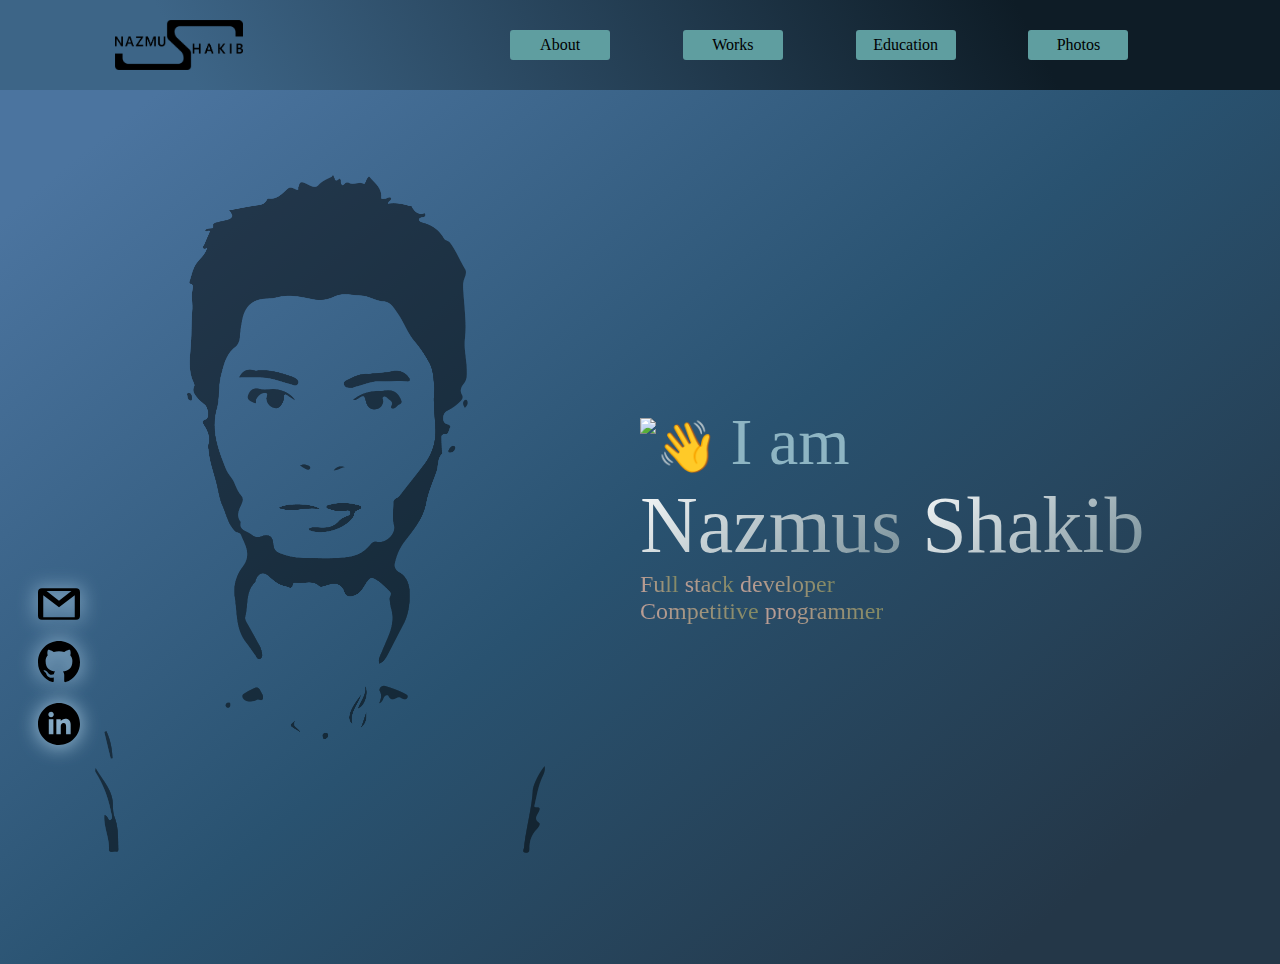
==== commit 5b3b3385: "re-design the about page; changed navbar flex growth" ====
--- a/index.html
+++ b/index.html
@@ -4,11 +4,12 @@
     <meta charset="UTF-8" />
     <meta name="viewport" content="width=device-width, initial-scale=1.0" />
     <link rel="stylesheet" href="./styles/index.css" />
+    <link rel="stylesheet" href="./styles/about.css" />
     <title>About</title>
   </head>
   <body>
     <script src="./scripts/navbar.js"></script>
-    <div id="app">
+    <div class="about-page">
       <section id="about">
         <div class="about-me">
           <div class="my-image">
@@ -17,6 +18,25 @@
           <div class="my-details">
             <div class="description">
               <div>
+                <div class="description-intro">
+                  <span>
+                    <picture>
+                      <source
+                        srcset="
+                          https://fonts.gstatic.com/s/e/notoemoji/latest/1f44b_1f3fb/512.webp
+                        "
+                        type="image/webp"
+                      />
+                      <img
+                        src="https://fonts.gstatic.com/s/e/notoemoji/latest/1f44b_1f3fb/512.gif"
+                        alt="👋"
+                        width="48"
+                        height="48"
+                      />
+                    </picture>
+                  </span>
+                  <span id="iam">I am</span>
+                </div>
                 <div class="description-title">
                   <span>Nazmus</span>
                   <span>Shakib</span>
@@ -30,12 +50,6 @@
                   <span>Competitive</span>
                   <span>programmer</span>
                 </div>
-                <div class="description-text">
-                  <span>Currently</span>
-                  <span>persuing</span>
-                  <span>bachelor's</span>
-                  <span>degree</span>
-                </div>
               </div>
             </div>
           </div>
--- a/styles/index.css
+++ b/styles/index.css
@@ -9,7 +9,7 @@
   align-items: center;
   width: 30%;
   text-decoration: none;
-  flex-grow: 0.3;
+  flex-grow: 0.4;
 }
 .logo {
   display: flex;
@@ -49,7 +49,7 @@
   display: flex;
   justify-content: space-around;
   align-items: center;
-  height: 4em;
+  height: 10%;
   background: rgb(53, 90, 120);
   background: linear-gradient(
     63deg,
@@ -62,72 +62,14 @@
 #navigation {
   height: 4em;
 }
-
-/* About section */
-
-#about {
-  height: 500px;
-  background: rgb(36, 55, 72);
-  background: linear-gradient(
-    321deg,
-    rgba(36, 55, 72, 1) 12%,
-    rgba(41, 82, 112, 1) 49%,
-    rgba(75, 116, 159, 1) 92%
-  );
+.nav-bar {
+  display: none;
 }
-.about-me {
-  display: flex;
-  align-items: center;
-  height: 100%;
+@media (min-width: 800px) {
+  .nav-bar {
+    display: flex;
+  }
 }
-.my-image {
-  width: 50%;
-  height: 100%;
-  display: flex;
-  justify-content: center;
-  align-items: center;
-}
-.my-image img {
-  opacity: 0.5;
-  width: 300px;
-  object-fit: cover;
-  display: block;
-  transition: opacity 500ms 0ms ease-in-out;
-}
-.description {
-  display: flex;
-  justify-content: center;
-  align-items: center;
-}
-.description-title {
-  font-size: 50px;
-}
-.description-text {
-  font-size: x-large;
-}
-.description-title span {
-  background: rgb(131, 153, 162);
-  background: linear-gradient(
-    321deg,
-    rgba(131, 153, 162, 1) 12%,
-    rgba(238, 242, 243, 1) 92%
-  );
-  background-clip: text;
-  color: transparent;
-  display: inline-block;
-}
-.description-text span {
-  background: rgb(184, 156, 147);
-  background: linear-gradient(
-    82deg,
-    rgba(184, 156, 147, 1) 12%,
-    rgba(145, 146, 100, 0.882) 92%
-  );
-  background-clip: text;
-  color: transparent;
-  display: inline-block;
-}
-
 /* Works section */
 
 #works {
--- a/styles/about.css
+++ b/styles/about.css
@@ -0,0 +1,75 @@
+.about-page {
+  height: 100% !important;
+  width: 100% !important;
+}
+#about {
+  height: 100vh;
+  background: rgb(36, 55, 72);
+  background: linear-gradient(
+    321deg,
+    rgba(36, 55, 72, 1) 12%,
+    rgba(41, 82, 112, 1) 49%,
+    rgba(75, 116, 159, 1) 92%
+  );
+}
+.about-me {
+  display: flex;
+  align-items: center;
+  height: 100%;
+}
+.my-image {
+  width: 50%;
+  height: 100%;
+  display: flex;
+  justify-content: center;
+  align-items: center;
+}
+.my-image img {
+  opacity: 0.5;
+  /* height: 100%; */
+  width: 450px;
+  object-fit: cover;
+  display: block;
+  transition: opacity 500ms 0ms ease-in-out;
+}
+.description {
+  display: flex;
+  justify-content: center;
+  align-items: center;
+}
+.description-intro {
+  font-size: 50px;
+  color: #152734;
+}
+#iam {
+  color: rgb(142, 181, 195);
+  font-size: 66px;
+}
+.description-title {
+  font-size: 80px;
+}
+.description-text {
+  font-size: x-large;
+}
+.description-title span {
+  background: rgb(131, 153, 162);
+  background: linear-gradient(
+    321deg,
+    rgba(131, 153, 162, 1) 12%,
+    rgba(238, 242, 243, 1) 92%
+  );
+  background-clip: text;
+  color: transparent;
+  display: inline-block;
+}
+.description-text span {
+  background: rgb(184, 156, 147);
+  background: linear-gradient(
+    82deg,
+    rgba(184, 156, 147, 1) 12%,
+    rgba(145, 146, 100, 0.882) 92%
+  );
+  background-clip: text;
+  color: transparent;
+  display: inline-block;
+}
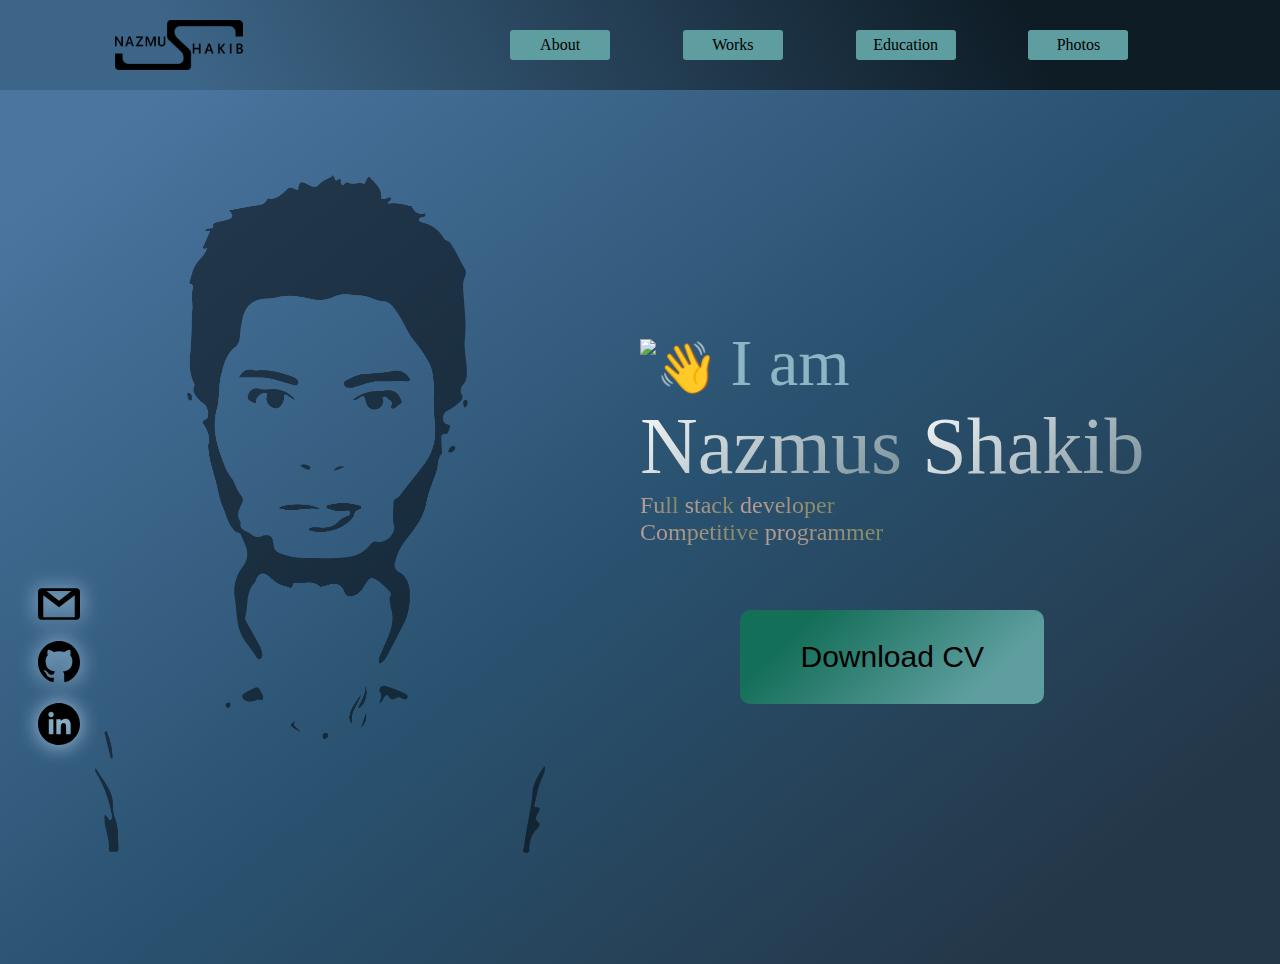
==== commit 578ed556: "add cv button" ====
--- a/index.html
+++ b/index.html
@@ -52,6 +52,9 @@
                 </div>
               </div>
             </div>
+            <div class="cv">
+              <button id="cv-button" type="button">Download CV</button>
+            </div>
           </div>
         </div>
       </section>
--- a/styles/about.css
+++ b/styles/about.css
@@ -61,6 +61,7 @@
   background-clip: text;
   color: transparent;
   display: inline-block;
+  /* color: #5f9ea0; */
 }
 .description-text span {
   background: rgb(184, 156, 147);
@@ -73,3 +74,35 @@
   color: transparent;
   display: inline-block;
 }
+.cv {
+  /* background-color: red; */
+  margin-top: 4em;
+  display: flex;
+  justify-content: center;
+}
+#cv-button {
+  padding: 1em 2em;
+  font-size: 30px;
+  border-radius: 10px;
+  border: none;
+  background: rgb(20, 111, 88);
+  background: linear-gradient(
+    137deg,
+    rgba(20, 111, 88, 1) 20%,
+    rgba(95, 158, 160, 1) 80%
+  );
+}
+#cv-button:hover {
+  background: rgb(21, 101, 81);
+  background: linear-gradient(
+    137deg,
+    rgba(21, 101, 81, 0.8) 20%,
+    rgba(83, 140, 142, 0.9) 80%
+  );
+
+  cursor: pointer;
+  transition: all 300ms ease-in-out;
+}
+#cv-button:active {
+  transform: scale(0.7);
+}
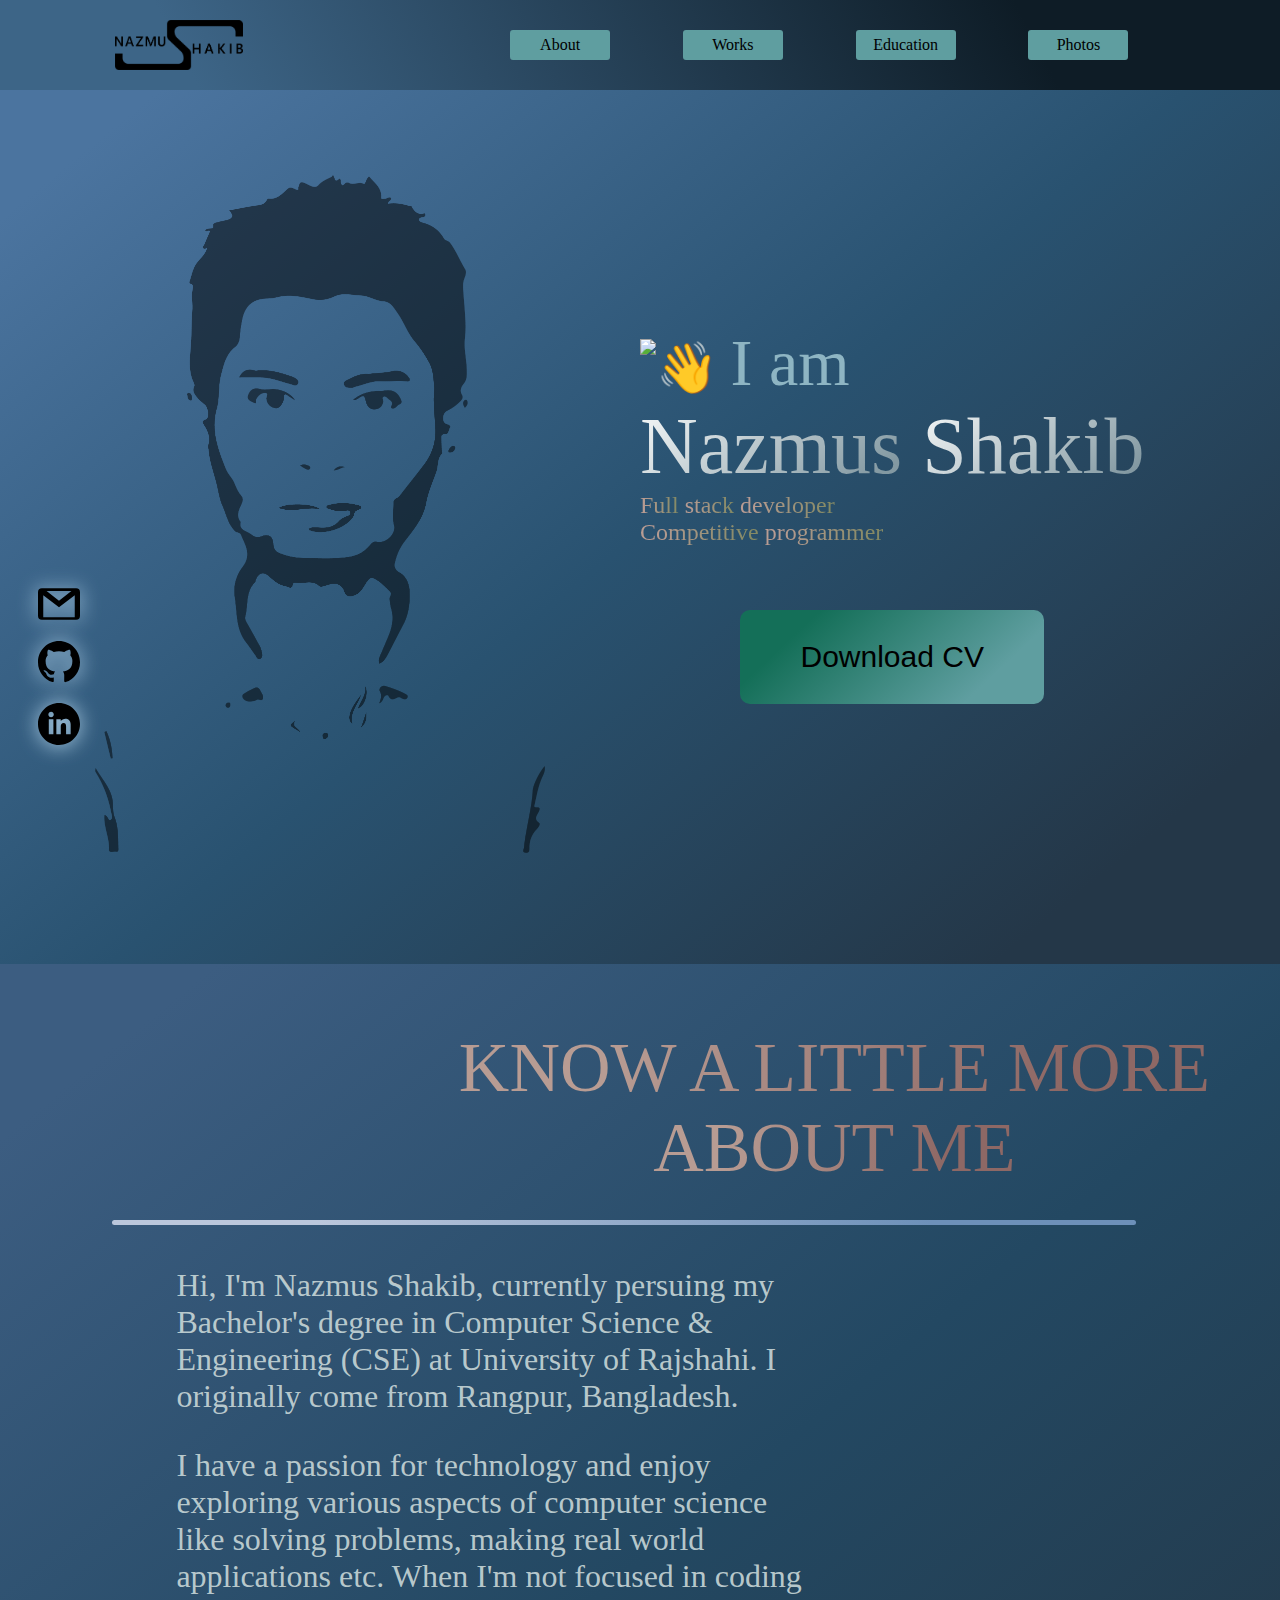
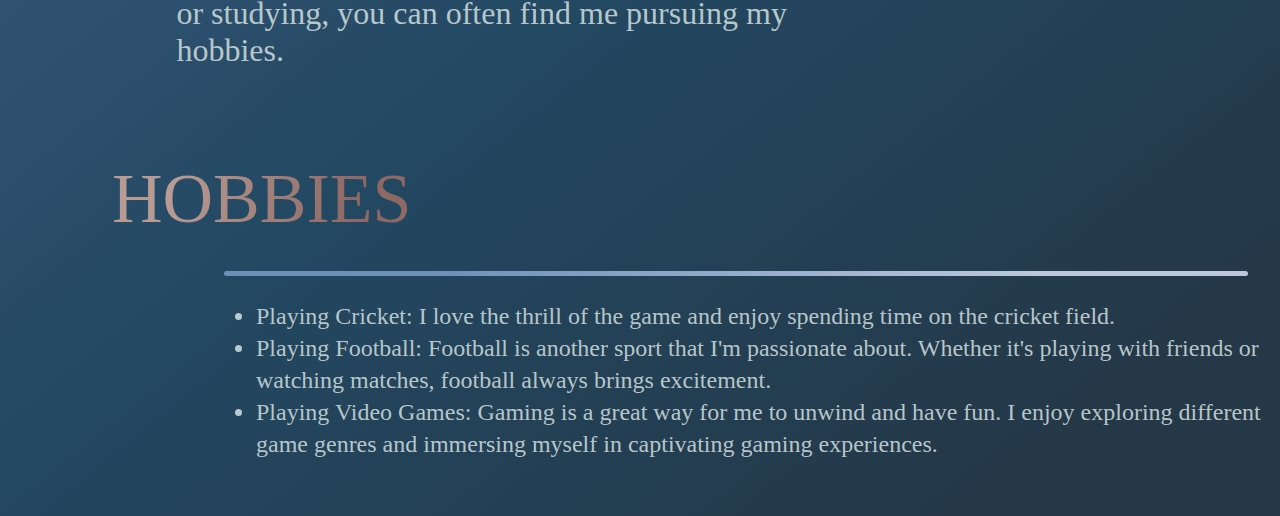
==== commit 54772fbe: "add about me and hobbies section" ====
--- a/index.html
+++ b/index.html
@@ -58,6 +58,58 @@
           </div>
         </div>
       </section>
+      <section id="full-about">
+        <div class="full-about-container">
+          <div class="about-me-container">
+            <div id="about-me">
+              <span class="about-me-text">KNOW A LITTLE MORE</span>
+              <span class="about-me-text">ABOUT ME</span>
+            </div>
+          </div>
+          <div>
+            <div class="about-me-divider"></div>
+          </div>
+          <div class="about-me-description">
+            <p>
+              Hi, I'm Nazmus Shakib, currently persuing my Bachelor's degree in
+              Computer Science & Engineering (CSE) at University of Rajshahi. I
+              originally come from Rangpur, Bangladesh.
+            </p>
+            <p>
+              I have a passion for technology and enjoy exploring various
+              aspects of computer science like solving problems, making real
+              world applications etc. When I'm not focused in coding or
+              studying, you can often find me pursuing my hobbies.
+            </p>
+          </div>
+        </div>
+        <div class="full-hobbies-container">
+          <div class="hobbies-container">
+            <span id="hobbies">HOBBIES</span>
+          </div>
+          <div>
+            <div class="hobbies-divider"></div>
+          </div>
+          <div id="hobbies-list">
+            <ul>
+              <li>
+                Playing Cricket: I love the thrill of the game and enjoy
+                spending time on the cricket field.
+              </li>
+              <li>
+                Playing Football: Football is another sport that I'm passionate
+                about. Whether it's playing with friends or watching matches,
+                football always brings excitement.
+              </li>
+              <li>
+                Playing Video Games: Gaming is a great way for me to unwind and
+                have fun. I enjoy exploring different game genres and immersing
+                myself in captivating gaming experiences.
+              </li>
+            </ul>
+          </div>
+        </div>
+      </section>
     </div>
   </body>
 </html>
--- a/styles/about.css
+++ b/styles/about.css
@@ -1,3 +1,7 @@
+body,
+html {
+  height: 100vh;
+}
 .about-page {
   height: 100% !important;
   width: 100% !important;
@@ -106,3 +110,163 @@
 #cv-button:active {
   transform: scale(0.7);
 }
+
+#full-about {
+  /* height: 100%; */
+  background: rgb(36, 55, 72);
+  background: linear-gradient(
+    321deg,
+    rgb(36, 56, 72) 12%,
+    rgb(35, 72, 98) 49%,
+    rgb(60, 93, 129) 92%
+  );
+}
+#about-me {
+  font-size: 70px;
+}
+#hobbies {
+  font-size: 70px;
+}
+.full-about-container {
+  padding-top: 4em;
+
+  /* display: flex;
+  justify-content: ; */
+  /* flex-direction: row-reverse; */
+  /* float: right; */
+}
+.about-me-container {
+  display: flex;
+  flex-direction: row-reverse;
+}
+#about-me {
+  margin: 0 1em;
+  display: flex;
+  flex-direction: column;
+  align-items: center;
+}
+.about-me-text {
+  background: rgb(184, 156, 147);
+  background: linear-gradient(
+    99deg,
+    rgba(184, 156, 147, 1) 20%,
+    rgba(142, 104, 101, 1) 80%
+  );
+  background-clip: text;
+  color: transparent;
+  display: inline-block;
+}
+.about-me-divider {
+  height: 5px;
+  width: 80%;
+  margin-left: 7em;
+  margin-top: 2em;
+  border-radius: 20px;
+  /* background-color: wheat; */
+  background: rgb(109, 144, 185);
+  background: linear-gradient(
+    270deg,
+    rgba(109, 144, 185, 1) 20%,
+    rgba(187, 199, 220, 1) 80%
+  );
+}
+.about-me-description {
+  width: 50%;
+  /* background-color: white; */
+  font-size: 32px;
+  padding: 10px;
+  margin-left: 5.2em;
+  color: #c6d5d6ec;
+}
+
+.hobbies-container {
+  margin-left: 7em;
+  margin-top: 3em;
+}
+.hobbies-divider {
+  height: 5px;
+  width: 80%;
+  margin-left: 14em;
+  margin-top: 2em;
+  border-radius: 20px;
+  background: rgb(109, 144, 185);
+  background: linear-gradient(
+    90deg,
+    rgba(109, 144, 185, 1) 20%,
+    rgba(187, 199, 220, 1) 80%
+  );
+  /* animation: gradientAnimation 500ms infinite alternate; */
+}
+@keyframes gradientAnimation {
+  0% {
+    background: rgb(109, 144, 185);
+    background: linear-gradient(
+      90deg,
+      rgba(109, 144, 185, 1) 20%,
+      rgba(187, 199, 220, 1) 80%
+    );
+  }
+  25% {
+    background: rgb(187, 199, 220);
+    background: linear-gradient(
+      90deg,
+      rgba(187, 199, 220, 1) 0%,
+      rgba(109, 144, 185, 1) 34%,
+      rgba(187, 199, 220, 1) 88%
+    );
+  }
+  /* 30% {
+    background: rgb(109, 144, 185);
+    background: linear-gradient(
+      270deg,
+      rgba(109, 144, 185, 1) 33%,
+      rgba(187, 199, 220, 1) 66%
+    );
+  } */
+  50% {
+    background: rgb(187, 199, 220);
+    background: linear-gradient(
+      90deg,
+      rgba(187, 199, 220, 1) 0%,
+      rgba(109, 144, 185, 1) 50%,
+      rgba(187, 199, 220, 1) 100%
+    );
+  }
+  75% {
+    background: rgb(187, 199, 220);
+    background: linear-gradient(
+      270deg,
+      rgba(187, 199, 220, 1) 0%,
+      rgba(109, 144, 185, 1) 35%,
+      rgba(187, 199, 220, 1) 85%
+    );
+  }
+  100% {
+    background: rgb(187, 199, 220);
+    background: linear-gradient(
+      90deg,
+      rgba(187, 199, 220, 1) 20%,
+      rgba(109, 144, 185, 1) 80%
+    );
+  }
+}
+#hobbies {
+  background: rgb(184, 156, 147);
+  background: linear-gradient(
+    99deg,
+    rgba(184, 156, 147, 1) 20%,
+    rgba(142, 104, 101, 1) 80%
+  );
+  background-clip: text;
+  color: transparent;
+  display: inline-block;
+}
+#hobbies-list {
+  margin-left: 9em;
+  color: #c6d5d6ec;
+  font-size: 24px;
+  line-height: 32px;
+}
+.full-hobbies-container {
+  padding-bottom: 2em;
+}
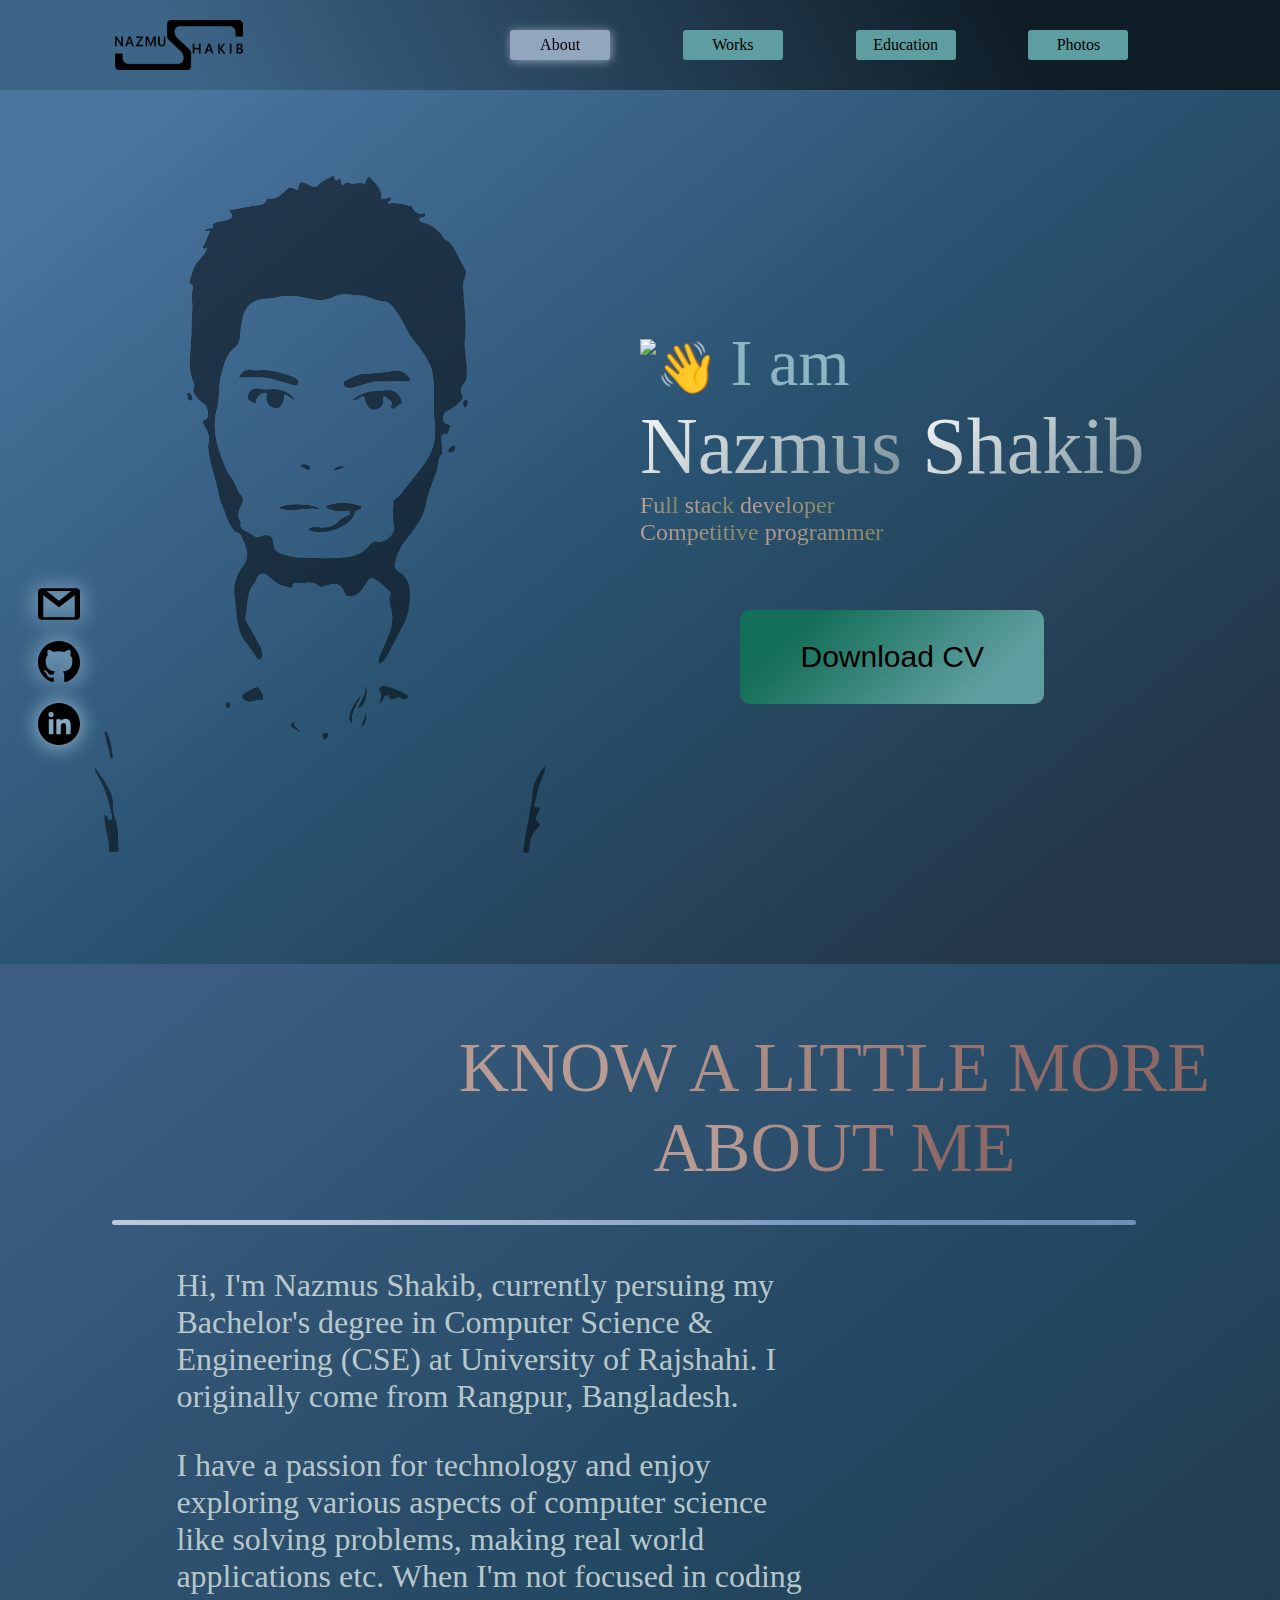
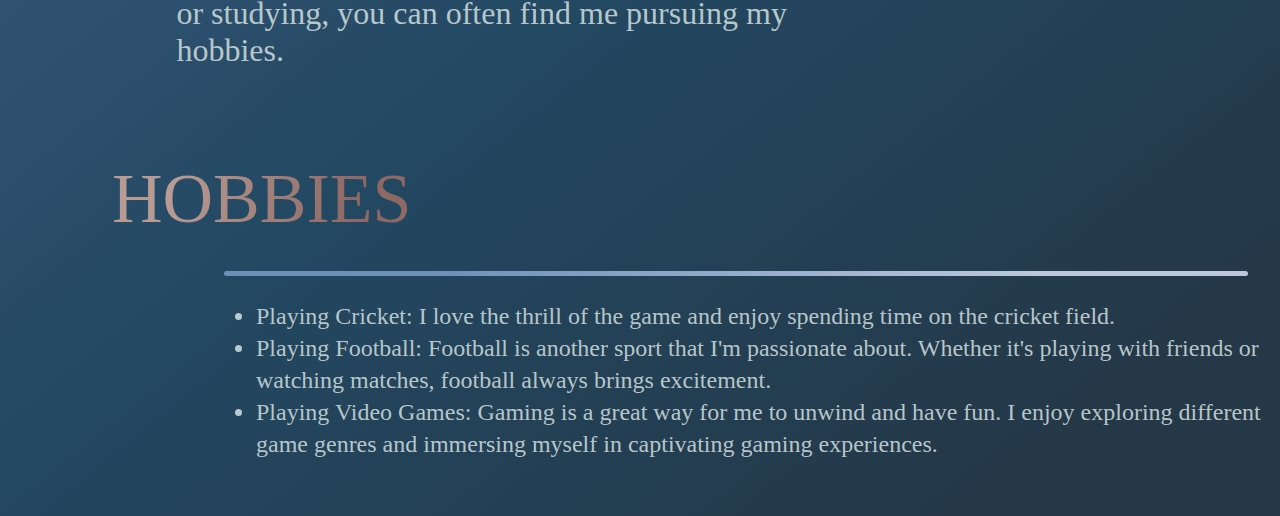
==== commit a5aa78e8: "modify navbar" ====
--- a/index.html
+++ b/index.html
@@ -5,10 +5,11 @@
     <meta name="viewport" content="width=device-width, initial-scale=1.0" />
     <link rel="stylesheet" href="./styles/index.css" />
     <link rel="stylesheet" href="./styles/about.css" />
+    <script type="text/javascript" src="./scripts/navbar.js"></script>
+    <script type="text/javascript" src="./scripts/style.js"></script>
     <title>About</title>
   </head>
   <body>
-    <script src="./scripts/navbar.js"></script>
     <div class="about-page">
       <section id="about">
         <div class="about-me">
--- a/styles/index.css
+++ b/styles/index.css
@@ -32,20 +32,19 @@
 }
 .nav-link-box:hover {
   transition: all 400ms ease-in-out;
-  background-color: rgb(255, 255, 255);
-  outline: 1px solid rgb(8, 54, 47);
-  color: rgb(8, 54, 47);
+  background-color: rgba(134, 206, 208, 0.951);
+  filter: brightness(1.2);
 }
-.nav-link-box:active {
-  background-color: rgb(255, 255, 255);
-  outline: 1px solid rgb(8, 54, 47);
-  color: rgb(8, 54, 47);
+.nav-link-box.active {
+  background-color: #7a8a9e;
+  filter: drop-shadow(1px 1px 5px #7a8a9e) brightness(1.2);
 }
 .nav-link {
   text-decoration: none;
   border-radius: 3px;
 }
 .navigation-bar {
+  z-index: 100;
   display: flex;
   justify-content: space-around;
   align-items: center;
@@ -70,105 +69,6 @@
     display: flex;
   }
 }
-/* Works section */
-
-#works {
-  height: 500px;
-}
-.total-problems {
-  height: 100%;
-  display: flex;
-  flex-direction: column;
-  justify-content: space-around;
-  align-items: center;
-  background: rgb(74, 155, 127);
-  background: linear-gradient(
-    129deg,
-    rgba(52, 66, 91, 0.967) 12%,
-    rgb(10, 28, 52) 50%
-  );
-}
-.wrapper {
-  display: inline-flex;
-  align-items: center;
-}
-.static-section {
-  height: 100%;
-  display: flex;
-  justify-content: center;
-  align-items: center;
-}
-.dynamic-section {
-  height: 100%;
-  display: flex;
-  justify-content: center;
-  align-items: center;
-}
-.wrapper .static-text {
-  font-size: 50px;
-  display: flex;
-  flex-direction: column;
-  align-items: flex-end;
-  color: rgb(145, 145, 145);
-}
-.online-judges {
-  font-size: 50px;
-  list-style: none;
-  color: rgb(116, 134, 165);
-  margin-left: 15px;
-  height: 60px;
-  line-height: 50px;
-  overflow: hidden;
-}
-.online-judges li {
-  position: relative;
-  top: 0;
-  margin-bottom: 20px;
-  animation: slide 4.5s steps(3) infinite;
-}
-@keyframes slide {
-  100% {
-    top: -210px;
-  }
-}
-.online-judges li span {
-  position: relative;
-  background: #0a1c34;
-}
-.online-judges li span::after {
-  content: "";
-  position: absolute;
-  left: 0;
-  height: 100%;
-  width: 100%;
-  background: #0a1c34;
-  border-left: 3px solid rgb(116, 134, 165);
-  animation: typing 1.5s steps(10) infinite;
-}
-@keyframes typing {
-  100% {
-    left: 100%;
-    margin: 0 -30px 0 30px;
-  }
-}
-#prob-num {
-  font-size: 60px;
-  color: rgb(134, 154, 184);
-  filter: drop-shadow(0px 1px 10px rgb(116, 165, 130));
-}
-.online-platforms {
-  display: flex;
-  width: 50%;
-  justify-content: space-around;
-}
-.online-platforms-icon {
-  width: 90px;
-  height: 80px;
-  padding: 10px;
-  border-radius: 10px;
-  cursor: pointer;
-  background-color: white;
-}
 
 /* Contact */
 
